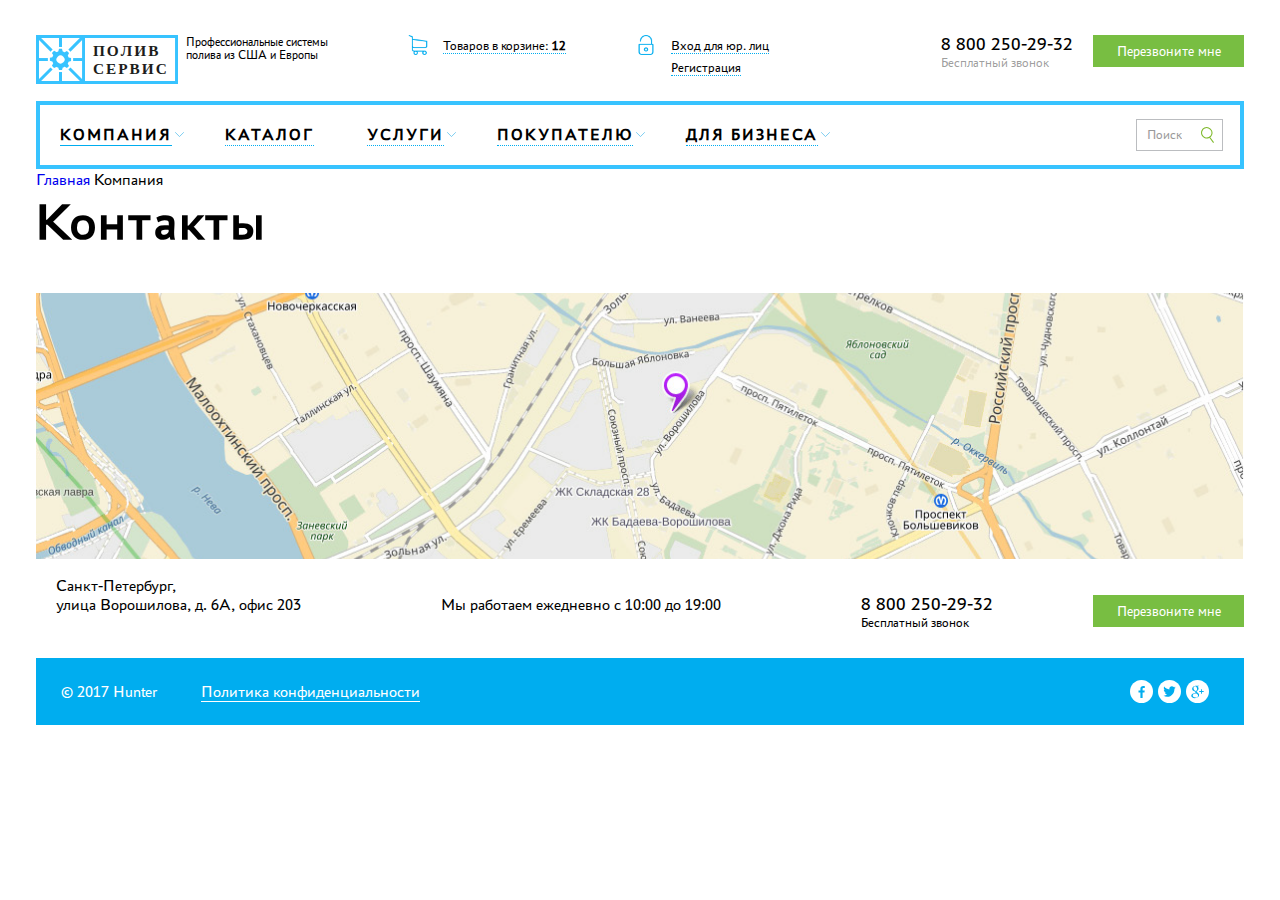
==== company.html @ d415170d "Main page adaptive" ====
<!DOCTYPE html>
<html lang="ru">
<head>
  <meta charset="UTF-8">
  <meta  name="viewport" content="width=device-width,initial-scale=1">
  <title>Системы автоматического полива HUNTER</title>
  <link rel="stylesheet" href="css/style.min.css">
</head>
<body>
  <header class="header wrapper">
    <div class="header__top">
      <div class="logo">
        <img src="img/logo.svg" alt="Logo" class="logo__img" width="142" height="49">
        <p class="logo__text">Профессиональные системы полива из США и Европы</p>
      </div>
      <div class="user">
        <a href="#" class="user__link user__link--cart"><span>Товаров в корзине: <b>12</b></span></a>
        <div class="user__login">
          <a href="#" class="user__link user__link--login"><span>Вход для юр. лиц</span></a>
          <a href="#" class="user__link user__link--reg"><span>Регистрация</span></a>
        </div>
      </div>
      <div class="call">
        <a href="Tel:+78002502932" class="call__phone call__phone--header">
          <p class="call__number">8 800 250-29-32</p>
          <span class="call__text">Бесплатный звонок</span>
        </a>
        <button type="button" class="btn call__btn">Перезвоните мне</button>
      </div>
    </div>
    <nav class="menu menu--closed">
      <button class="menu__btn"><span class="visually-hidden">Закрыть/Открыть меню</span></button>
      <ul class="menu__list">
        <li class="menu__item">
          <a class="menu__link menu__link--active">Компания</a>
          <input type="checkbox" name="menu" id="drop-1" class="menu__drop">
          <label for="drop-1" class="menu__arrow"><span class="visually-hidden">Выпадающее меню</span></label>
          <div class="menu__sublist-wrap">
            <ul class="menu__sublist">
              <li class="menu__subitem">
                <a href="#" class="menu__sublink">Пункт 1</a>
              </li>
              <li class="menu__subitem">
                <a href="#" class="menu__sublink">Пункт 2</a>
              </li>
              <li class="menu__subitem">
                <a href="#" class="menu__sublink">Пункт 3</a>
              </li>
            </ul>
          </div>
        </li>
        <li class="menu__item">
          <a href="#" class="menu__link">Каталог</a>
        </li>
        <li class="menu__item">
          <a href="#" class="menu__link">Услуги</a>
          <input type="checkbox" name="menu" id="drop-3" class="menu__drop">
          <label for="drop-3" class="menu__arrow"><span class="visually-hidden">Выпадающее меню</span></label>
          <div class="menu__sublist-wrap">
            <ul class="menu__sublist">
              <li class="menu__subitem">
                <a href="#" class="menu__sublink">Продажа</a>
              </li>
              <li class="menu__subitem">
                <a href="#" class="menu__sublink">Проектирование</a>
              </li>
              <li class="menu__subitem">
                <a href="#" class="menu__sublink">Монтаж</a>
              </li>
              <li class="menu__subitem">
                <a href="#" class="menu__sublink">Обслуживание</a>
              </li>
            </ul>
          </div>
        </li>
        <li class="menu__item">
          <a href="#" class="menu__link">Покупателю</a>
          <input type="checkbox" name="menu" id="drop-4" class="menu__drop">
          <label for="drop-4" class="menu__arrow"><span class="visually-hidden">Выпадающее меню</span></label>
          <div class="menu__sublist-wrap">
            <ul class="menu__sublist">
              <li class="menu__subitem">
                <a href="#" class="menu__sublink">Пункт 1</a>
              </li>
              <li class="menu__subitem">
                <a href="#" class="menu__sublink">Пункт 2</a>
              </li>
              <li class="menu__subitem">
                <a href="#" class="menu__sublink">Пункт 3</a>
              </li>
            </ul>
          </div>
        </li>
        <li class="menu__item">
          <a href="#" class="menu__link">Для бизнеса</a>
          <input type="checkbox" name="menu" id="drop-5" class="menu__drop">
          <label for="drop-5" class="menu__arrow"><span class="visually-hidden">Выпадающее меню</span></label>
          <div class="menu__sublist-wrap">
            <ul class="menu__sublist">
              <li class="menu__subitem">
                <a href="#" class="menu__sublink">Пункт 1</a>
              </li>
              <li class="menu__subitem">
                <a href="#" class="menu__sublink">Пункт 2</a>
              </li>
            </ul>
          </div>
        </li>
      </ul>
      <form action="#" method="get" class="search">
        <div class="search__wrap">
          <input type="text" name="search" class="search__input" placeholder="Поиск">
          <button type="submit" class="search__btn"><span class="visually-hidden">Найти</span></button>
        </div>
      </form>
    </nav>
  </header>
  
  <main>
    <nav class="breadcrumbs wrapper">
      <a href="#" class="breadcrumbs__link">Главная</a>
      <span class="breadcrumbs__link">Компания</span>
    </nav>
    
    <div class="wrapper wrapper__internal">
      <nav class="sidebar">
        
      </nav>

      <article class="main">
      
        <section class="contacts">
      <h2 class="title-h2">Контакты</h2>
      <div class="contacts__map" id="map"></div>
      <div class="contacts__wrap">
        <address class="contacts__text">Санкт-Петербург,<br>улица Ворошилова, д.&nbsp;6А, офис 203</address>
        <p class="contacts__text contacts__info">Мы работаем ежедневно с 10:00 до 19:00</p>
        <div class="call contacts__info">
          <a href="Tel:+78002502932" class="call__phone">
            <p class="call__number">8 800 250-29-32</p>
            <span class="call__text">Бесплатный звонок</span>
          </a>
          <button type="button" class="btn call__btn">Перезвоните мне</button>
        </div>
      </div>
    </section>
      </article>
    </div>
  </main>
  
  <footer class="footer wrapper">
    <div class="footer__wrap">
      <span class="footer__copyright">© 2017 Hunter</span>
      <a href="#" class="footer__link">Политика конфиденциальности</a>
    </div>
    <div class="social">
      <a href="#" class="social__link">
        <img src="img/icon-fb.svg" alt="Facebook" class="social__img" width="35" height="35">
      </a>
      <a href="#" class="social__link">
        <img src="img/icon-tw.svg" alt="Twitter" class="social__img" width="23" height="23">
      </a>
      <a href="#" class="social__link">
        <img src="img/icon-google.svg" alt="Google plus" class="social__img" width="23" height="23">
      </a>
    </div>
  </footer>
  
<!-- Call window -->
  <div style="display: none;">
    <div class="modal" id="modal">
      <button type="button" class="modal__close arcticmodal-close"><span class="visually-hidden">Закрыть</span></button>
      <div class="modal__content">
        <h2 class="modal__title">Отправить заявку</h2>
        <p class="modal__text">Хотите узнать, сколько будет стоить монтаж на вашем участке? Оставте заявку, наш специалист сам позвонит Вам и ответит на все вопросы.</p>
        <form action="#" method="post" class="modal__form">
          <div class="modal__field">
            <input type="text" name="name" id="name" class="modal__input" required>
            <label for="name" class="modal__label">Как к Вам обращаться?</label>
          </div>
          <div class="modal__field">
            <input type="tel" name="phone" id="phone" class="modal__input modal__input--phone" required>
            <label for="phone" class="modal__label">На какой номер звонить?</label>
          </div>
          <div class="modal__field">
            <input type="email" name="email" id="email" class="modal__input">
            <label for="email" class="modal__label">Ваша почта, чтобы мы могли Вам написать</label>
          </div>
          <button type="submit" class="btn modal__btn">Оставить заявку</button>
        </form>
      </div>
    </div>
  </div>

<!-- Login window -->
  <div style="display: none;">
    <div class="modal" id="modal-login">
      <button type="button" class="modal__close arcticmodal-close"><span class="visually-hidden">Закрыть</span></button>
      <div class="modal__content">
        <h2 class="modal__title">Вход</h2>
        <form action="#" method="post" class="modal__form">
          <div class="modal__field">
            <input type="text" name="name" id="name" class="modal__input" required>
            <label for="name" class="modal__label">Ваш логин</label>
          </div>
          <div class="modal__field">
            <input type="password" name="password" id="pass-login" class="modal__input" required>
            <label for="pass-login" class="modal__label">Ваш пароль</label>
          </div>
          <div class="modal__field">
            <input type="email" name="email" id="email" class="modal__input" required>
            <label for="email" class="modal__label">Ваша почта</label>
          </div>
          <button type="submit" class="btn modal__btn">Войти</button>
        </form>
      </div>
    </div>
  </div>

<!-- Registration window -->
  <div style="display: none;">
    <div class="modal" id="modal-reg">
      <button type="button" class="modal__close arcticmodal-close"><span class="visually-hidden">Закрыть</span></button>
      <div class="modal__content">
        <h2 class="modal__title">Регистрация</h2>
        <form action="#" method="post" class="modal__form">
          <div class="modal__field">
            <input type="text" name="name" id="name" class="modal__input" required>
            <label for="name" class="modal__label">Как к Вам обращаться?</label>
          </div>
          <div class="modal__field">
            <input type="password" name="password" id="pass-reg" class="modal__input" required>
            <label for="pass-reg" class="modal__label">Ваш пароль</label>
          </div>
          <div class="modal__field">
            <input type="email" name="email" id="email" class="modal__input" required>
            <label for="email" class="modal__label">Ваша почта</label>
          </div>
          <button type="submit" class="btn modal__btn">Зарегистрироваться</button>
        </form>
      </div>
    </div>
  </div>

  <script src="js/jquery-3.2.1.min.js"></script>
  <script src="js/jquery.arcticmodal-0.3.min.js"></script>
  <script src="js/script.js"></script>
  
<!-- Modal windows -->
  <script>
    $(".call__btn").click(function(){
      $(function(){
        $("#modal").arcticmodal();
      });
    });
    $(".user__link--login").click(function(){
      $(function(){
        $("#modal-login").arcticmodal();
      });
    });
    $(".user__link--reg").click(function(){
      $(function(){
        $("#modal-reg").arcticmodal();
      });
    });
  </script>
  
<!-- Map -->
  <script src="http://api-maps.yandex.ru/2.1/?load=package.full&lang=ru-RU"></script>
  <script>
    var myMap;
    ymaps.ready(init); // API loading
    function init () {
      myMap = new ymaps.Map("map", {
        center: [59.923929, 30.443736], // map center
        zoom: 14 // Zoom
      });
      //custom marker
      var myPlacemark = new ymaps.Placemark([59.923929, 30.443736] , {},
        { iconLayout: "default#image",
          iconImageHref: "img/pin.png",
          iconImageSize: [186, 65],
          iconImageOffset: [-20, -47] });     

      myMap.geoObjects.add(myPlacemark);
    }
  </script>
</body>
</html>
---- css/style.min.css ----
@font-face{font-weight:400;font-family:"PT Astra Sans";font-style:normal;src:url(../fonts/PTAstraSans-Regular.woff2) format("woff2"),url(../fonts/PTAstraSans-Regular.woff) format("woff")}@font-face{font-weight:400;font-family:"Open Sans";font-style:normal;src:url(../fonts/opensans.woff2) format("woff2"),url(../fonts/opensans.woff) format("woff")}@font-face{font-weight:400;font-family:"Minion Pro";font-style:normal;src:url(../fonts/MinionPro-Regular.woff2) format("woff2"),url(../fonts/MinionPro-Regular.woff) format("woff")}
/*! normalize.css v4.1.1 | MIT License | github.com/necolas/normalize.css */
@keyframes swiper-preloader-spin{to{transform:rotate(360deg)}}html{font-family:sans-serif;-ms-text-size-adjust:100%;-webkit-text-size-adjust:100%;box-sizing:border-box}body{margin:0;font-family:"PT Astra Sans","Arial",sans-serif;font-size:16px;line-height:22px;font-weight:400}.menu__item:hover .menu__sublist-wrap,article,aside,details,figcaption,figure,footer,header,main,menu,nav,section,summary{display:block}audio,canvas,progress,video{display:inline-block}audio:not([controls]){display:none;height:0}progress,sub,sup{vertical-align:baseline}[hidden],template{display:none}a{background-color:transparent;-webkit-text-decoration-skip:objects;text-decoration:none}a:active,a:hover{outline-width:0}abbr[title]{border-bottom:none;text-decoration:underline dotted}b,strong{font-weight:bolder}dfn{font-style:italic}h1{font-size:2em;margin:.67em 0}mark{background-color:#ff0;color:#000}small{font-size:80%}sub,sup{font-size:75%;line-height:0;position:relative}sub{bottom:-.25em}sup{top:-.5em}img{border-style:none;max-width:100%;height:auto}svg:not(:root){overflow:hidden}code,kbd,pre,samp{font-family:monospace,monospace;font-size:1em}figure{margin:1em 40px}hr{box-sizing:content-box;height:0;overflow:visible}button,input{margin:0;overflow:visible}select,textarea{font:inherit;margin:0}optgroup{font-weight:700}button,select{text-transform:none}[type=reset],[type=submit],button,html [type=button]{-webkit-appearance:button}[type=button]::-moz-focus-inner,[type=reset]::-moz-focus-inner,[type=submit]::-moz-focus-inner,button::-moz-focus-inner{border-style:none;padding:0}[type=button]:-moz-focusring,[type=reset]:-moz-focusring,[type=submit]:-moz-focusring,button:-moz-focusring{outline:1px dotted ButtonText}fieldset{border:1px solid silver;margin:0 2px;padding:.35em .625em .75em}legend{color:inherit;display:table;max-width:100%;white-space:normal}textarea{overflow:auto}[type=checkbox],[type=radio],legend{box-sizing:border-box;padding:0}[type=number]::-webkit-inner-spin-button,[type=number]::-webkit-outer-spin-button{height:auto}[type=search]{-webkit-appearance:textfield;outline-offset:-2px}[type=search]::-webkit-search-cancel-button,[type=search]::-webkit-search-decoration{-webkit-appearance:none}::-webkit-input-placeholder{color:inherit;opacity:.54}::-webkit-file-upload-button{-webkit-appearance:button;font:inherit}.visually-hidden{position:absolute;width:1px;height:1px;margin:-1px;border:0;padding:0;clip:rect(0 0 0 0);overflow:hidden}*,:after,:before{box-sizing:inherit}ul{margin:0;padding:0;list-style-type:none}button,input{font:inherit}button{cursor:pointer;border:0}.wrapper{width:1208px;margin:0 auto}.header__top,.logo{display:-ms-flexbox;display:flex;-ms-flex-align:start;align-items:flex-start}.header__top{padding-top:35px;padding-bottom:17px;-ms-flex-pack:justify;justify-content:space-between}.logo{-ms-flex-pack:start;justify-content:flex-start}.logo__text{margin:0 0 0 8px;width:150px;font-size:12px;line-height:1.1}.call{display:-ms-flexbox;display:flex;-ms-flex-pack:end;justify-content:flex-end;-ms-flex-align:stretch;align-items:stretch}.call__phone{color:#000;line-height:1;margin-right:100px}.call__phone--header{margin-right:20px}.call__phone--header .call__text{color:rgba(0,0,0,.4)}.call__number{margin:0;font-size:19px}.call__text{font-size:13px}.btn{background-color:#78be42;color:#fff;width:151px;height:32px;font-size:14px}.btn:active,.btn:hover{opacity:.8}.user{display:-ms-flexbox;display:flex;-ms-flex-pack:start;justify-content:flex-start;-ms-flex-align:start;align-items:flex-start;margin-right:100px}.user__link{display:block;color:#000;font-size:13px;padding-left:35px;position:relative}.user__link span{border-bottom:1px dotted #00adef}.user__link:active span,.user__link:hover span{border-bottom:1px solid #00adef}.user__link::before{content:"";position:absolute;top:0;left:0;width:20px;height:20px;background-repeat:no-repeat;background-size:contain;background-position:center}.user__link--cart{margin-right:70px}.user__link--cart::before{background-image:url(../img/icon-cart.png)}.user__link--login::before{background-image:url(../img/icon-padlock.png)}.menu{display:-ms-flexbox;display:flex;-ms-flex-pack:justify;justify-content:space-between;-ms-flex-align:center;align-items:center;padding:14px 17px 14px 20px;border:4px solid #37c3ff}.menu__btn{display:none;width:30px;height:30px;outline:0;background-repeat:no-repeat;background-position:center;background-size:contain;background-color:transparent}.menu__list{display:-ms-flexbox;display:flex}.menu__link{color:#000;text-transform:uppercase;font-weight:700;letter-spacing:2px;padding-bottom:1px;border-bottom:1px dotted #00adef}.menu__link--active,.menu__link:active,.menu__link:hover{border-bottom:1px solid #00adef}.menu__item{margin-left:53px;position:relative}.menu__item:first-child{margin-left:0}.menu__drop{display:none}.menu__arrow{display:block;position:absolute;top:3px;right:-15px;width:15px;height:15px;background-image:url(../img/icon-arrow.svg);background-size:9px 5px;background-repeat:no-repeat;background-position:center}.menu__sublink{font-size:14px;color:#000;line-height:40px;display:block;width:100%;border-bottom:1px dotted #bbbdc0}.menu__sublink:active,.menu__sublink:hover{color:#00adef}.menu__subitem:last-child .menu__sublink{border-bottom:none}.menu__sublist-wrap{display:none;position:absolute;top:15px;left:50%;transform:translateX(-50%);z-index:5;padding-top:20px}.menu__sublist,.menu__sublist::after{background-color:#fff;border:1px solid #bbbdc0}.menu__sublist{padding:0 20px;min-width:166px}.menu__sublist::after{content:"";position:absolute;top:18px;left:50%;width:15px;height:15px;border-right:none;border-bottom:none;transform:rotate(45deg) translateX(-50%)}.search__wrap{display:-ms-flexbox;display:flex;-ms-flex-pack:end;justify-content:flex-end;-ms-flex-align:center;align-items:center;border:1px solid #bbbdc0}.search__input{border:0;padding:0 10px;width:55px;outline:0;font-size:13px}.search__input:-ms-input-placeholder{opacity:.4}.search__input::placeholder{opacity:.4}.promo,.search__btn{background-repeat:no-repeat;background-position:center}.search__btn{width:30px;height:30px;background-color:transparent;background-image:url(../img/icon-search.svg);background-size:13px 16px}.promo{min-height:470px;padding-top:115px;padding-left:75px;margin-top:23px;margin-bottom:65px;background-image:url(../img/bg-main.jpg);background-size:cover}.promo__h1{font-size:52px;line-height:66px;color:#fff;font-weight:700;margin:0;letter-spacing:2px}.promo__h1 span{letter-spacing:8px;border-bottom:1px solid #fff}.promo__text{position:relative;max-width:450px}.promo__link{position:absolute;top:98%;left:96%;font-size:15px;color:#fff;text-align:center;line-height:31px;width:106px;background-color:#78be42}.promo__link:active,.promo__link:hover{opacity:.8}.catalog{margin-bottom:67px}.catalog__wrap{display:-ms-flexbox;display:flex;-ms-flex-pack:justify;justify-content:space-between;-ms-flex-align:start;align-items:flex-start;padding:45px 90px 48px 30px;background-image:url(../img/bg-main-blue.png);background-repeat:no-repeat;background-position:center;background-size:cover}.catalog__link{display:block;color:#fff;font-size:19px;line-height:40px;font-family:"Open Sans","Arial",sans-serif}.catalog__link span{border-bottom:1px dotted #fff}.catalog__link:active span,.catalog__link:hover span,.title-h3 span{border-bottom:1px solid #fff}.catalog__list{padding-right:10px}.title-h2,h2{font-size:52px;line-height:1.2;margin-top:0;margin-bottom:18px;letter-spacing:2px}.title-h3{font-size:30px;line-height:36px;color:#fff}.title-h3 span{padding-bottom:2px}.service{margin-bottom:70px}.service--app{margin-bottom:83px}.service__item{display:-ms-flexbox;display:flex;-ms-flex-pack:center;justify-content:center;-ms-flex-align:center;align-items:center;position:relative;overflow:hidden;width:390px;height:290px}.service__item--wide{width:100%}.service__item--tall{height:595px}.service__item--bottom{margin-top:auto}.service__item--bottom-app{height:216px;margin-top:auto}.service__item--application{height:368px}.service__item:active,.service__item:hover{outline:6px solid #00adef;outline-offset:-6px}.service__list,.service__wrap{display:-ms-flexbox;display:flex;-ms-flex-pack:justify;justify-content:space-between;-ms-flex-align:stretch;align-items:stretch;width:100%}.service__wrap{-ms-flex-wrap:wrap;flex-wrap:wrap;width:795px}.service__title{max-width:250px;margin:0;position:absolute;bottom:30px;left:30px;letter-spacing:1px}.service__img{display:block;max-width:none;min-width:100%;min-height:290px}.service__img--wide{width:795px;height:auto}.service__img--tall{height:595px;width:auto}.service__img--application{height:368px;width:auto}.service__h2{margin-bottom:35px}.brief{margin-bottom:70px}.brief__form{padding:60px 40px 60px 50px;border:6px solid #00adef}.brief__content,.brief__wrap{display:-ms-flexbox;display:flex;-ms-flex-pack:start;justify-content:flex-start}.brief__content{-ms-flex-wrap:wrap;flex-wrap:wrap}.brief__label{display:block;padding-bottom:8px}.brief__label--radio{cursor:pointer;position:relative;margin-right:25px;padding-left:33px}.brief__label--radio span{border-bottom:1px dotted #00adef}.brief__label--radio:active span,.brief__label--radio:hover span{border-bottom:1px solid #00adef}.brief__label--radio::before{content:"";position:absolute;top:0;left:0;width:26px;height:26px;border:1px solid #00adef}.brief__label--radio::after{display:none;content:"";position:absolute;top:7px;left:7px;width:12px;height:12px;background-color:#78be42}.brief__label--source{cursor:pointer}.brief__label--source:active,.brief__label--source:hover{color:#78be42}.brief__input{width:189px;height:26px;border:1px solid #00adef;margin-right:37px;padding:0 10px}.brief__comment{display:block;font-size:12px;line-height:14px;color:#bbbdc0;padding-top:12px;max-width:155px}.brief__comment--margin{margin-bottom:35px}.brief__comment--radio{padding-top:5px}.brief__area{display:block;border:1px solid #00adef;padding:10px;width:641px;height:104px;margin-right:38px}.brief__btn{font-size:22px;line-height:27px;width:225px;min-height:51px;margin-top:auto}.brief__field{position:relative}.brief__field--wide{margin-top:-38px}.brief__drop,.brief__file,.brief__radio{display:none}.brief__drop:checked~.brief__source,.brief__radio:checked+.brief__label--radio::after{display:block}.brief__select,.brief__source{width:188px;border:1px solid #00adef}.brief__select{color:#bbbdc0;height:26px;padding-left:10px;margin-right:38px;background-image:url(../img/icon-select.svg);background-repeat:no-repeat;background-size:8px 5px;background-position:96% center;cursor:pointer;display:block}.brief__source{display:none;position:absolute;top:53px;left:0;padding:0 10px;background-color:#fff;border-top:none;z-index:5}.brief__upload{display:block;width:188px;height:25px;background-color:#f1f2f2;padding-left:10px;background-image:url(../img/icon-plus.svg);background-repeat:no-repeat;background-size:13px 13px;background-position:96% center;cursor:pointer}.swiper-container{margin-left:auto;margin-right:auto;position:relative;overflow:hidden;z-index:1}.swiper-container-no-flexbox .swiper-slide{float:left}.swiper-container-vertical>.swiper-wrapper{-ms-flex-direction:column;flex-direction:column}.swiper-slide,.swiper-wrapper{width:100%;height:100%;position:relative}.swiper-wrapper{z-index:1;display:-ms-flexbox;display:flex;transition-property:transform;box-sizing:content-box}.swiper-container-android .swiper-slide,.swiper-wrapper{transform:translate3d(0,0,0)}.swiper-container-multirow>.swiper-wrapper{-webkit-box-lines:multiple;-moz-box-lines:multiple;-ms-flex-wrap:wrap;flex-wrap:wrap}.swiper-container-free-mode>.swiper-wrapper{transition-timing-function:ease-out;margin:0 auto}.swiper-slide{-webkit-flex-shrink:0;-ms-flex:0 0 auto;-ms-flex-negative:0;flex-shrink:0}.swiper-container-autoheight,.swiper-container-autoheight .swiper-slide{height:auto}.swiper-container-autoheight .swiper-wrapper{-ms-flex-align:start;align-items:flex-start;transition-property:transform,height}.swiper-container .swiper-notification{position:absolute;left:0;top:0;pointer-events:none;opacity:0;z-index:-1000}.swiper-wp8-horizontal{-ms-touch-action:pan-y;touch-action:pan-y}.swiper-wp8-vertical{-ms-touch-action:pan-x;touch-action:pan-x}.swiper-button-next,.swiper-button-prev{position:absolute;top:45%;width:26px;height:72px;margin-top:-22px;z-index:10;cursor:pointer;background-color:#fff;background-size:26px 41px;background-position:center;background-repeat:no-repeat}.swiper-button-next.swiper-button-disabled,.swiper-button-prev.swiper-button-disabled{opacity:.35;cursor:auto;pointer-events:none}.swiper-button-prev,.swiper-container-rtl .swiper-button-next{left:0;right:auto}.swiper-button-prev,.swiper-button-prev.swiper-button-black,.swiper-button-prev.swiper-button-white,.swiper-container-rtl .swiper-button-next,.swiper-container-rtl .swiper-button-next.swiper-button-black,.swiper-container-rtl .swiper-button-next.swiper-button-white{background-image:url(../img/icon-arrow-next.svg);transform:rotate(180deg)}.swiper-button-next,.swiper-container-rtl .swiper-button-prev{background-image:url(../img/icon-arrow-next.svg);right:0;left:auto}.swiper-button-next.swiper-button-black,.swiper-button-next.swiper-button-white,.swiper-container-rtl .swiper-button-prev.swiper-button-black,.swiper-container-rtl .swiper-button-prev.swiper-button-white{background-image:url(../img/icon-arrow-next.svg)}.swiper-pagination{position:absolute;text-align:center;transition:300ms;transform:translate3d(0,0,0);z-index:10}.swiper-pagination.swiper-pagination-hidden{opacity:0}.swiper-container-horizontal>.swiper-pagination-bullets,.swiper-pagination-custom,.swiper-pagination-fraction{bottom:10px;left:0;width:100%}.swiper-pagination-bullet{width:8px;height:8px;display:inline-block;border-radius:100%;background:#000;opacity:.2}button.swiper-pagination-bullet{border:0;margin:0;padding:0;box-shadow:none;-moz-appearance:none;-ms-appearance:none;-webkit-appearance:none;appearance:none}.swiper-pagination-clickable .swiper-pagination-bullet{cursor:pointer}.swiper-pagination-white .swiper-pagination-bullet,.swiper-pagination-white .swiper-pagination-bullet-active{background:#fff}.swiper-pagination-bullet-active{opacity:1;background:#007aff}.swiper-pagination-black .swiper-pagination-bullet-active{background:#000}.swiper-container-vertical>.swiper-pagination-bullets{right:10px;top:50%;transform:translate3d(0,-50%,0)}.swiper-container-vertical>.swiper-pagination-bullets .swiper-pagination-bullet{margin:5px 0;display:block}.swiper-container-horizontal>.swiper-pagination-bullets .swiper-pagination-bullet{margin:0 5px}.swiper-pagination-progress{background:rgba(0,0,0,.25);position:absolute}.swiper-pagination-progress .swiper-pagination-progressbar{background:#007aff;position:absolute;left:0;top:0;width:100%;height:100%;transform:scale(0);transform-origin:left top}.swiper-container-rtl .swiper-pagination-progress .swiper-pagination-progressbar{transform-origin:right top}.swiper-container-horizontal>.swiper-pagination-progress{width:100%;height:4px;left:0;top:0}.swiper-container-vertical>.swiper-pagination-progress{width:4px;height:100%;left:0;top:0}.swiper-pagination-progress.swiper-pagination-white{background:rgba(255,255,255,.5)}.swiper-pagination-progress.swiper-pagination-white .swiper-pagination-progressbar{background:#fff}.swiper-pagination-progress.swiper-pagination-black .swiper-pagination-progressbar{background:#000}.swiper-container-3d{-o-perspective:1200px;perspective:1200px}.swiper-container-3d .swiper-cube-shadow,.swiper-container-3d .swiper-slide,.swiper-container-3d .swiper-slide-shadow-bottom,.swiper-container-3d .swiper-slide-shadow-left,.swiper-container-3d .swiper-slide-shadow-right,.swiper-container-3d .swiper-slide-shadow-top,.swiper-container-3d .swiper-wrapper{transform-style:preserve-3d}.swiper-container-3d .swiper-slide-shadow-bottom,.swiper-container-3d .swiper-slide-shadow-left,.swiper-container-3d .swiper-slide-shadow-right,.swiper-container-3d .swiper-slide-shadow-top{position:absolute;left:0;top:0;width:100%;height:100%;pointer-events:none;z-index:10}.swiper-container-3d .swiper-slide-shadow-left{background-image:linear-gradient(to left,rgba(0,0,0,.5),transparent)}.swiper-container-3d .swiper-slide-shadow-right{background-image:linear-gradient(to right,rgba(0,0,0,.5),transparent)}.swiper-container-3d .swiper-slide-shadow-top{background-image:linear-gradient(to top,rgba(0,0,0,.5),transparent)}.swiper-container-3d .swiper-slide-shadow-bottom{background-image:linear-gradient(to bottom,rgba(0,0,0,.5),transparent)}.swiper-container-coverflow .swiper-wrapper,.swiper-container-flip .swiper-wrapper{-ms-perspective:1200px}.swiper-container-cube,.swiper-container-flip{overflow:visible}.swiper-container-cube .swiper-slide,.swiper-container-flip .swiper-slide{pointer-events:none;-webkit-backface-visibility:hidden;backface-visibility:hidden;z-index:1}.swiper-container-cube .swiper-slide .swiper-slide,.swiper-container-flip .swiper-slide .swiper-slide{pointer-events:none}.swiper-container-cube .swiper-slide-active .swiper-slide-active,.swiper-container-flip .swiper-slide-active,.swiper-container-flip .swiper-slide-active .swiper-slide-active{pointer-events:auto}.swiper-container-cube .swiper-slide-shadow-bottom,.swiper-container-cube .swiper-slide-shadow-left,.swiper-container-cube .swiper-slide-shadow-right,.swiper-container-cube .swiper-slide-shadow-top,.swiper-container-flip .swiper-slide-shadow-bottom,.swiper-container-flip .swiper-slide-shadow-left,.swiper-container-flip .swiper-slide-shadow-right,.swiper-container-flip .swiper-slide-shadow-top{z-index:0;-webkit-backface-visibility:hidden;backface-visibility:hidden}.swiper-container-cube .swiper-slide{visibility:hidden;transform-origin:0 0;width:100%;height:100%}.swiper-container-cube.swiper-container-rtl .swiper-slide{transform-origin:100% 0}.swiper-container-cube .swiper-slide-active,.swiper-container-cube .swiper-slide-next,.swiper-container-cube .swiper-slide-next+.swiper-slide,.swiper-container-cube .swiper-slide-prev{pointer-events:auto;visibility:visible}.swiper-container-cube .swiper-cube-shadow{position:absolute;left:0;bottom:0;width:100%;height:100%;background:#000;opacity:.6;filter:blur(50px);z-index:0}.swiper-container-fade.swiper-container-free-mode .swiper-slide{transition-timing-function:ease-out}.swiper-container-fade .swiper-slide{pointer-events:none;transition-property:opacity}.swiper-container-fade .swiper-slide .swiper-slide{pointer-events:none}.swiper-container-fade .swiper-slide-active,.swiper-container-fade .swiper-slide-active .swiper-slide-active{pointer-events:auto}.swiper-zoom-container{width:100%;height:100%;display:-ms-flexbox;display:flex;-ms-flex-pack:center;justify-content:center;-ms-flex-align:center;align-items:center;text-align:center}.swiper-zoom-container>canvas,.swiper-zoom-container>img,.swiper-zoom-container>svg{max-width:100%;max-height:100%;object-fit:contain}.swiper-scrollbar{border-radius:10px;position:relative;-ms-touch-action:none;background:rgba(0,0,0,.1)}.swiper-container-horizontal>.swiper-scrollbar{position:absolute;left:1%;bottom:3px;z-index:50;height:5px;width:98%}.swiper-container-vertical>.swiper-scrollbar{position:absolute;right:3px;top:1%;z-index:50;width:5px;height:98%}.swiper-scrollbar-drag{height:100%;width:100%;position:relative;background:rgba(0,0,0,.5);border-radius:10px;left:0;top:0}.swiper-scrollbar-cursor-drag{cursor:move}.swiper-lazy-preloader{width:42px;height:42px;position:absolute;left:50%;top:50%;margin-left:-21px;margin-top:-21px;z-index:10;transform-origin:50%;animation:swiper-preloader-spin 1s steps(12,end) infinite}.swiper-lazy-preloader:after{display:block;content:"";width:100%;height:100%;background-image:url("data:image/svg+xml;charset=utf-8,%3Csvg%20viewBox%3D'0%200%20120%20120'%20xmlns%3D'http%3A%2F%2Fwww.w3.org%2F2000%2Fsvg'%20xmlns%3Axlink%3D'http%3A%2F%2Fwww.w3.org%2F1999%2Fxlink'%3E%3Cdefs%3E%3Cline%20id%3D'l'%20x1%3D'60'%20x2%3D'60'%20y1%3D'7'%20y2%3D'27'%20stroke%3D'%236c6c6c'%20stroke-width%3D'11'%20stroke-linecap%3D'round'%2F%3E%3C%2Fdefs%3E%3Cg%3E%3Cuse%20xlink%3Ahref%3D'%23l'%20opacity%3D'.27'%2F%3E%3Cuse%20xlink%3Ahref%3D'%23l'%20opacity%3D'.27'%20transform%3D'rotate(30%2060%2C60)'%2F%3E%3Cuse%20xlink%3Ahref%3D'%23l'%20opacity%3D'.27'%20transform%3D'rotate(60%2060%2C60)'%2F%3E%3Cuse%20xlink%3Ahref%3D'%23l'%20opacity%3D'.27'%20transform%3D'rotate(90%2060%2C60)'%2F%3E%3Cuse%20xlink%3Ahref%3D'%23l'%20opacity%3D'.27'%20transform%3D'rotate(120%2060%2C60)'%2F%3E%3Cuse%20xlink%3Ahref%3D'%23l'%20opacity%3D'.27'%20transform%3D'rotate(150%2060%2C60)'%2F%3E%3Cuse%20xlink%3Ahref%3D'%23l'%20opacity%3D'.37'%20transform%3D'rotate(180%2060%2C60)'%2F%3E%3Cuse%20xlink%3Ahref%3D'%23l'%20opacity%3D'.46'%20transform%3D'rotate(210%2060%2C60)'%2F%3E%3Cuse%20xlink%3Ahref%3D'%23l'%20opacity%3D'.56'%20transform%3D'rotate(240%2060%2C60)'%2F%3E%3Cuse%20xlink%3Ahref%3D'%23l'%20opacity%3D'.66'%20transform%3D'rotate(270%2060%2C60)'%2F%3E%3Cuse%20xlink%3Ahref%3D'%23l'%20opacity%3D'.75'%20transform%3D'rotate(300%2060%2C60)'%2F%3E%3Cuse%20xlink%3Ahref%3D'%23l'%20opacity%3D'.85'%20transform%3D'rotate(330%2060%2C60)'%2F%3E%3C%2Fg%3E%3C%2Fsvg%3E");background-position:50%;background-size:100%;background-repeat:no-repeat}.swiper-lazy-preloader-white:after{background-image:url("data:image/svg+xml;charset=utf-8,%3Csvg%20viewBox%3D'0%200%20120%20120'%20xmlns%3D'http%3A%2F%2Fwww.w3.org%2F2000%2Fsvg'%20xmlns%3Axlink%3D'http%3A%2F%2Fwww.w3.org%2F1999%2Fxlink'%3E%3Cdefs%3E%3Cline%20id%3D'l'%20x1%3D'60'%20x2%3D'60'%20y1%3D'7'%20y2%3D'27'%20stroke%3D'%23fff'%20stroke-width%3D'11'%20stroke-linecap%3D'round'%2F%3E%3C%2Fdefs%3E%3Cg%3E%3Cuse%20xlink%3Ahref%3D'%23l'%20opacity%3D'.27'%2F%3E%3Cuse%20xlink%3Ahref%3D'%23l'%20opacity%3D'.27'%20transform%3D'rotate(30%2060%2C60)'%2F%3E%3Cuse%20xlink%3Ahref%3D'%23l'%20opacity%3D'.27'%20transform%3D'rotate(60%2060%2C60)'%2F%3E%3Cuse%20xlink%3Ahref%3D'%23l'%20opacity%3D'.27'%20transform%3D'rotate(90%2060%2C60)'%2F%3E%3Cuse%20xlink%3Ahref%3D'%23l'%20opacity%3D'.27'%20transform%3D'rotate(120%2060%2C60)'%2F%3E%3Cuse%20xlink%3Ahref%3D'%23l'%20opacity%3D'.27'%20transform%3D'rotate(150%2060%2C60)'%2F%3E%3Cuse%20xlink%3Ahref%3D'%23l'%20opacity%3D'.37'%20transform%3D'rotate(180%2060%2C60)'%2F%3E%3Cuse%20xlink%3Ahref%3D'%23l'%20opacity%3D'.46'%20transform%3D'rotate(210%2060%2C60)'%2F%3E%3Cuse%20xlink%3Ahref%3D'%23l'%20opacity%3D'.56'%20transform%3D'rotate(240%2060%2C60)'%2F%3E%3Cuse%20xlink%3Ahref%3D'%23l'%20opacity%3D'.66'%20transform%3D'rotate(270%2060%2C60)'%2F%3E%3Cuse%20xlink%3Ahref%3D'%23l'%20opacity%3D'.75'%20transform%3D'rotate(300%2060%2C60)'%2F%3E%3Cuse%20xlink%3Ahref%3D'%23l'%20opacity%3D'.85'%20transform%3D'rotate(330%2060%2C60)'%2F%3E%3C%2Fg%3E%3C%2Fsvg%3E")}.brand{width:1230px;margin:0 auto 65px}.brand__slider{margin-top:45px;padding-left:12px;padding-right:12px;outline:7px solid #00adef;outline-offset:-19px}.brand__slide{max-width:240px;height:212px;display:-ms-flexbox;display:flex;-ms-flex-pack:center;justify-content:center;-ms-flex-align:center;align-items:center}.brand__title{padding-left:11px}.contacts{margin-bottom:28px}.contacts__map{width:100%;height:266px;margin-top:40px;background-image:url(../img/map.png);background-repeat:no-repeat;background-position:center;background-size:cover}.contacts__wrap{display:-ms-flexbox;display:flex;-ms-flex-pack:justify;justify-content:space-between;-ms-flex-align:center;align-items:center;padding-left:20px}.contacts__text{font-style:normal;line-height:19px}.contacts__info{padding-top:20px;margin-top:16px}.footer{margin-bottom:36px;background-color:#00adef;color:#fff;display:-ms-flexbox;display:flex;-ms-flex-pack:justify;justify-content:space-between;-ms-flex-align:center;align-items:center;min-height:67px;padding-left:25px;padding-right:35px}.footer__link{color:#fff;margin-left:40px;border-bottom:1px solid #fff}.footer__link:active,.footer__link:hover{border-bottom:1px dotted #fff}.social,.social__link{display:-ms-flexbox;display:flex;-ms-flex-align:center;align-items:center}.social__link{-ms-flex-pack:center;justify-content:center;background-color:#fff;border-radius:50%;margin-left:5px;width:23px;height:23px;overflow:hidden}.social__link:active img,.social__link:hover img{transform:scale(1.1)}.social__img{max-width:none}.arcticmodal-container,.arcticmodal-overlay{position:fixed;left:0;top:0;right:0;bottom:0;z-index:1000}.arcticmodal-container{overflow:auto;margin:0;padding:0;border:0;border-collapse:collapse}:first-child+html .arcticmodal-container{height:100%}.arcticmodal-container_i{height:100%;margin:0 auto}.arcticmodal-container_i2{padding:24px;margin:0;border:0;vertical-align:middle}.arcticmodal-error{padding:20px;border-radius:10px;background:#000;color:#fff}.arcticmodal-loading{width:80px;height:80px;border-radius:10px;background:#000 url(loading.gif) no-repeat 50% 50%}.modal{position:fixed;top:0;left:0;display:-ms-flexbox;display:flex;-ms-flex-pack:center;justify-content:center;-ms-flex-align:center;align-items:center;width:100%;height:100vh;background-color:#00adef;border:35px solid #fff;color:#fff;z-index:20}.modal__close{position:absolute;top:20px;right:20px;width:26px;height:26px;cursor:pointer;border:0;background-color:transparent;background-image:url(../img/icon-cross.svg);background-repeat:no-repeat;background-size:cover;background-position:center;outline:0}.modal__content{width:302px}.modal__title{font-size:52px;line-height:52px;font-weight:700}.modal__btn{width:224px;height:35px}.modal__form{margin-top:50px}.modal__field{position:relative}.modal__label{position:absolute;top:-5px;left:0;opacity:.5;z-index:-1;transition:ease-out .2s}.modal__input{width:100%;margin-bottom:33px;background-color:transparent;border:0;outline:0;color:#fff;border-bottom:4px solid #fff}.modal__input--phone{width:172px}.modal__input:focus+.modal__label{top:-25px;transition:ease-out .2s}@media (max-width:1200px){.wrapper{width:calc(100% - 40px)}.brand{width:calc(100% - 20px)}.call__number{font-size:16px}.user{margin-right:0}.user__link--cart{margin-right:20px}.catalog__wrap{padding-right:30px}.service__wrap{width:64%}.service__item{width:48%}.service__item--wide{width:100%}.service__item--tall{width:34%}.brief__field--wide{margin-top:10px}.brief__select{margin-bottom:10px}}@media (max-width:1000px){.brief__form{padding:20px}.brief__wrap{-ms-flex-wrap:wrap;flex-wrap:wrap}.brief__input,.brief__select{margin-right:0}.brief__field{margin-right:20px}.brief__btn{margin:20px auto auto}.title-h3{font-size:24px;line-height:1.2;left:15px}.catalog__link{font-size:16px;line-height:1.2;margin-bottom:15px}.header__top{-ms-flex-wrap:wrap;flex-wrap:wrap}.call{margin-left:auto}.call__phone{margin-right:20px}.contacts__text{max-width:200px;padding-right:25px}.contacts__info{padding-top:0}.contacts__wrap{-ms-flex-align:baseline;align-items:baseline;padding-left:0}.menu{padding-right:20px;position:relative}.menu__btn{display:block}.menu--closed .menu__btn{background-image:url(../img/icon-menu-ham.svg)}.menu--closed .menu__list,.menu--opened .menu__item:hover .menu__sublist-wrap{display:none}.menu__list{-ms-flex-direction:column;flex-direction:column;position:absolute;top:65px;left:0;padding:20px 40px 0 20px;background-color:#fff;z-index:20}.menu__arrow{right:-25px;cursor:pointer;transform:rotate(-90deg)}.menu__sublist-wrap{top:-20px;left:200%;padding-top:0}.menu__sublist::after{top:20px;left:-8px;transform:rotate(-45deg) translate(0)}.menu--opened .menu__btn{background-image:url(../img/icon-menu-cross.svg)}.menu--opened .menu__list{display:-ms-flexbox;display:flex}.menu--opened .menu__item{margin-left:0;margin-bottom:20px}.menu--opened .menu__drop:checked~.menu__sublist-wrap{display:block}}@media (max-width:766px){.wrapper{width:calc(100% - 20px);min-width:280px}.user{-ms-flex-wrap:wrap;flex-wrap:wrap}.logo,.user{margin-left:auto;margin-right:auto;margin-bottom:20px}.promo{min-height:200px;padding-left:20px;padding-top:30px;margin-bottom:40px}.promo__h1{font-size:24px;line-height:1.2}.promo__link{right:0;left:auto;top:100%}.promo__text{max-width:250px}.title-h2,h2{font-size:30px}.title-h3{font-size:18px}.catalog__wrap{-ms-flex-wrap:wrap;flex-wrap:wrap}.catalog__list{max-width:50%}.brand,.brief,.catalog,.service{margin-bottom:40px}.brief__area,.brief__field-area{width:100%}.brief__content,.brief__wrap{-ms-flex-pack:center;justify-content:center}.brief__content{margin-top:10px}.service__item{height:200px}.service__item--tall{height:415px}.service__img{min-height:200px}.service__img--tall{height:415px}.service__title{max-width:160px}.contacts__wrap{-ms-flex-direction:column;flex-direction:column;-ms-flex-align:center;align-items:center;margin-top:20px}.contacts__text{max-width:100%;text-align:center}.call{margin-right:auto}.footer{-ms-flex-direction:column;flex-direction:column;padding:20px;margin-bottom:10px}.footer__wrap{text-align:center;margin-bottom:20px}.footer__copyright{display:block}.footer__link{margin-left:0}.modal{border:20px solid #fff}.modal__title{font-size:24px;line-height:1.2}.modal__content{width:240px}.modal__label,.modal__text{font-size:12px;line-height:1.2}}@media (max-width:480px){.service__list{-ms-flex-wrap:wrap;flex-wrap:wrap}.service__item,.service__wrap{width:100%}.service__item{margin-bottom:15px}.service__item--tall{height:200px}.catalog__list{max-width:100%}.brief__field-area{margin-right:0}.menu__link{font-size:14px;letter-spacing:1px}.menu__list{padding-left:10px;padding-right:20px}.menu__arrow{right:-15px}.menu__sublist{min-width:130px;width:130px;padding-left:10px;padding-right:10px}.menu__sublist-wrap{left:185%}}@media (orientation:landscape){.modal{padding-top:10px;padding-bottom:10px;border-top:none;border-bottom:none}.modal__form{margin-top:0}.modal__title{margin:0}}
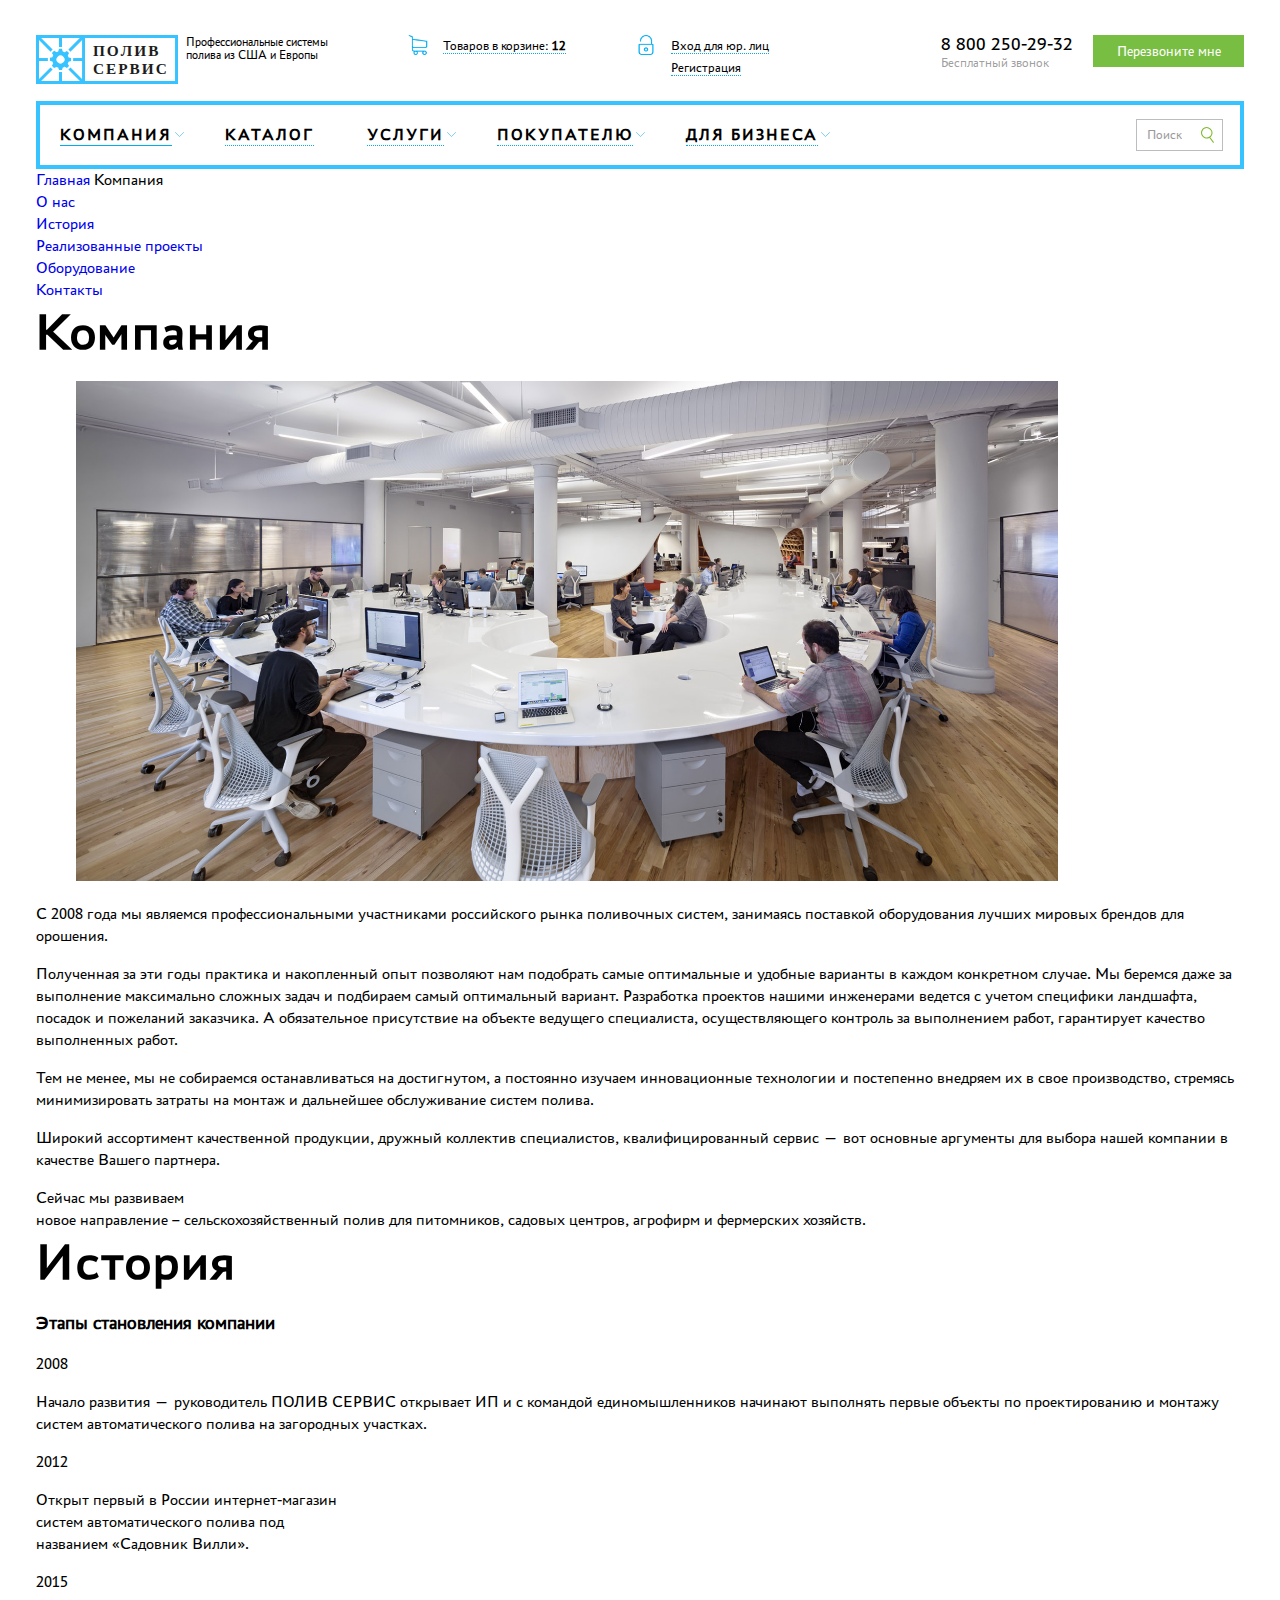
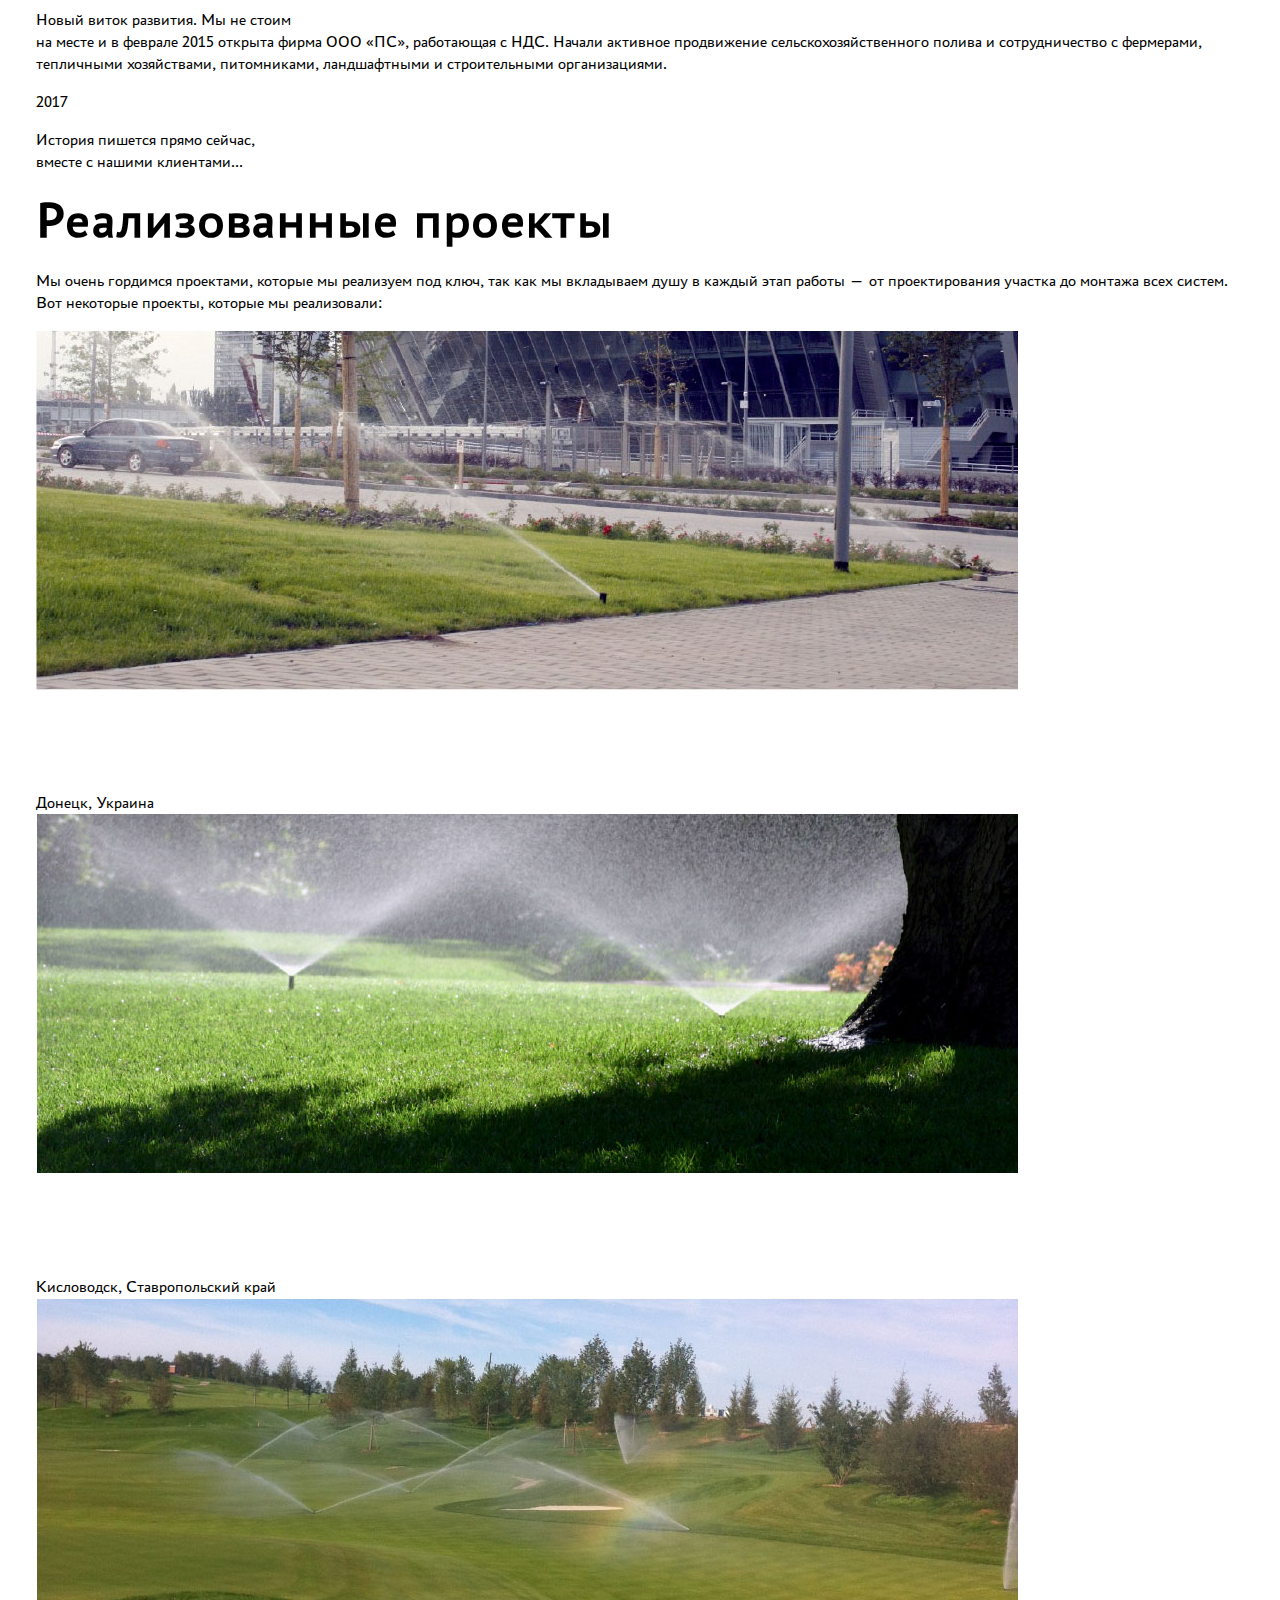
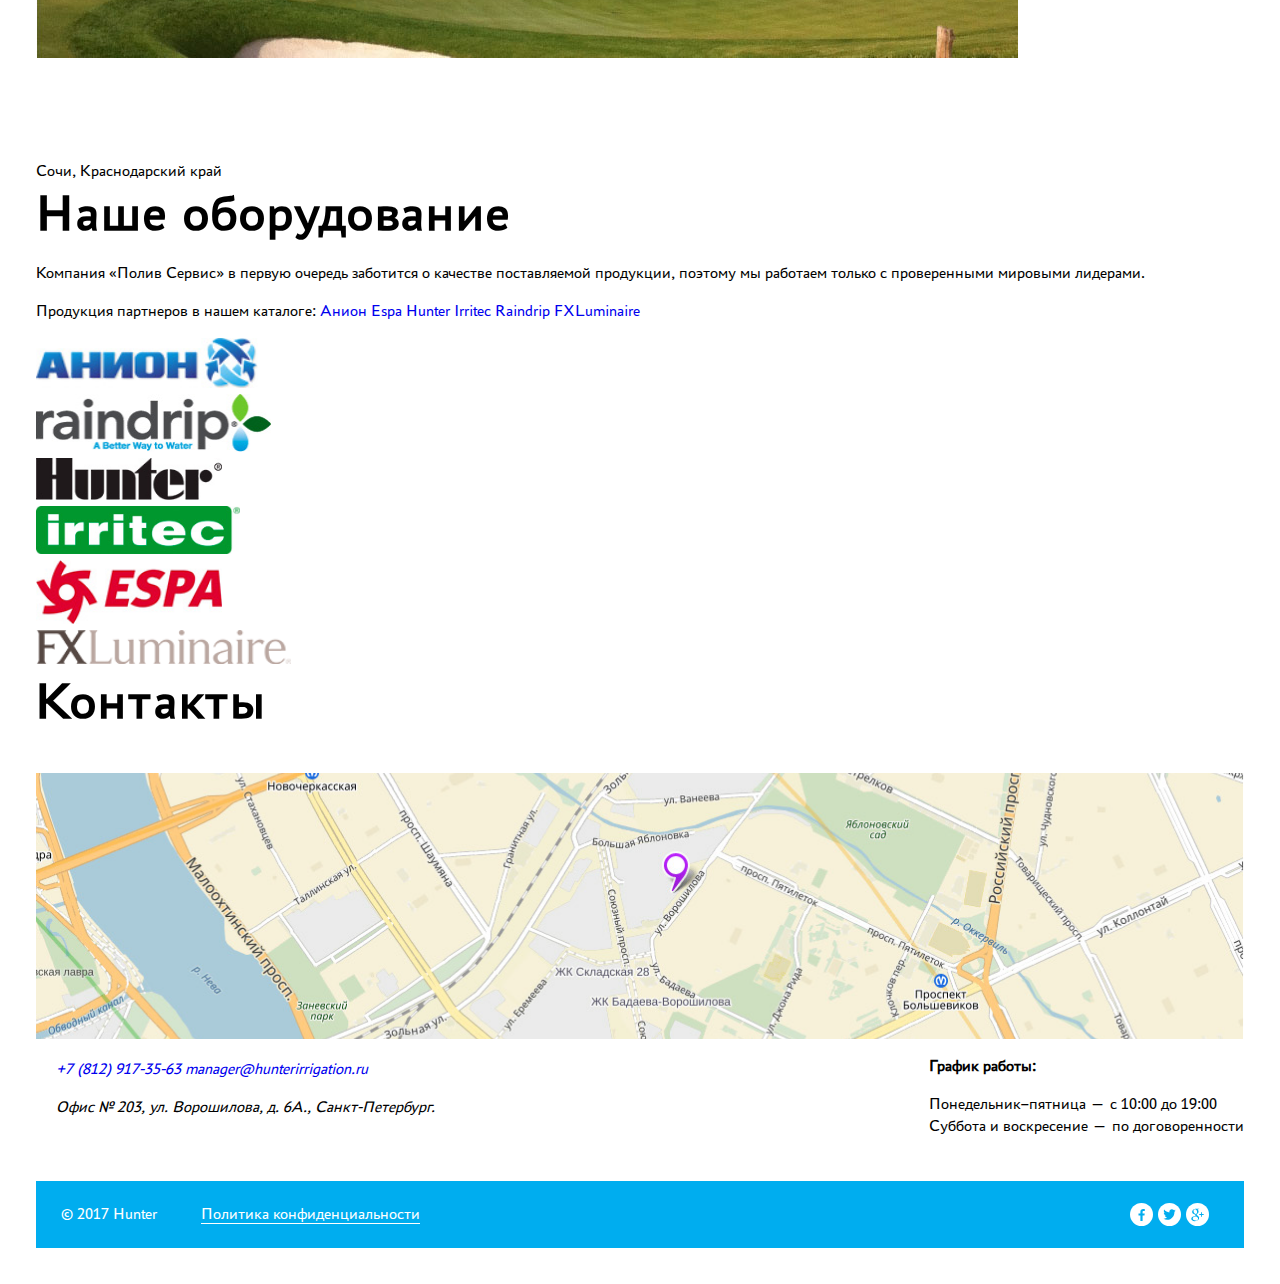
==== commit ee0be2a0: "Company page" ====
--- a/company.html
+++ b/company.html
@@ -3,7 +3,7 @@
 <head>
   <meta charset="UTF-8">
   <meta  name="viewport" content="width=device-width,initial-scale=1">
-  <title>Системы автоматического полива HUNTER</title>
+  <title>Системы автоматического полива HUNTER: Компания</title>
   <link rel="stylesheet" href="css/style.min.css">
 </head>
 <body>
@@ -119,31 +119,141 @@
   <main>
     <nav class="breadcrumbs wrapper">
       <a href="#" class="breadcrumbs__link">Главная</a>
-      <span class="breadcrumbs__link">Компания</span>
+      <span class="breadcrumbs__link breadcrumbs__link--active">Компания</span>
     </nav>
     
-    <div class="wrapper wrapper__internal">
+    <div class="wrapper">
       <nav class="sidebar">
+        <ul class="sidebar__list">
+          <li class="sidebar__item">
+            <a href="#about" class="sidebar__link sidebar__link--active"><span>О нас</span></a>
+          </li>
+          <li class="sidebar__item">
+            <a href="#history" class="sidebar__link"><span>История</span></a>
+          </li>
+          <li class="sidebar__item">
+            <a href="#projects" class="sidebar__link"><span>Реализованные проекты</span></a>
+          </li>
+          <li class="sidebar__item">
+            <a href="#facilities" class="sidebar__link"><span>Оборудование</span></a>
+          </li>
+          <li class="sidebar__item">
+            <a href="#contacts" class="sidebar__link"><span>Контакты</span></a>
+          </li>
+        </ul>
+      </nav>
+
+      <article class="main">
+        <section class="about" id="about">
+          <h1 class="title-h2">Компания</h1>
+          <figure class="about__figure">
+            <img src="img/company.jpg" alt="Компания" class="about__img" width="982" height="380">
+          </figure>
+          <div class="about__text">
+            <div class="about__wrap">
+              <p>С 2008 года мы являемся профессиональными участниками российского рынка поливочных систем, занимаясь поставкой оборудования лучших мировых брендов для орошения.</p>
+              <p>Полученная за эти годы практика и накопленный опыт позволяют нам подобрать самые оптимальные и удобные варианты в каждом конкретном случае. Мы беремся даже за выполнение максимально сложных задач и подбираем самый оптимальный вариант. Разработка проектов нашими инженерами ведется с учетом специфики ландшафта, посадок и пожеланий заказчика. А обязательное присутствие на объекте ведущего специалиста, осуществляющего контроль за выполнением работ, гарантирует качество выполненных работ.</p>
+              <p>Тем не менее, мы не собираемся останавливаться на достигнутом, а постоянно изучаем инновационные технологии и постепенно внедряем их в свое производство, стремясь минимизировать затраты на монтаж и дальнейшее обслуживание систем полива.</p>
+              <p>Широкий ассортимент качественной продукции, дружный коллектив специалистов, квалифицированный сервис — вот основные аргументы для выбора нашей компании в качестве Вашего партнера.</p>
+            </div>
+            <aside class="about__aside">Сейчас мы развиваем<br>новое направление – сельскохозяйственный полив для питомников, садовых центров, агрофирм и фермерских хозяйств.</aside>
+          </div>
+        </section>
         
-      </nav>
-
-      <article class="main">
+        <section class="history" id="history">
+          <h2 class="title-h2">История</h2>
+          <h3 class="title-h3-norm">Этапы становления компании</h3>
+          <div class="history__block">
+            <ul class="history__list">
+              <li class="history__item">
+                <span class="history__year">2008</span>
+                <p class="history__text">Начало развития — руководитель ПОЛИВ СЕРВИС открывает ИП и с командой единомышленников начинают выполнять первые объекты по проектированию и монтажу систем автоматического полива на загородных участках.</p>
+              </li>
+              <li class="history__item">
+                <span class="history__year">2012</span>
+                <p class="history__text">Открыт первый в России интернет-магазин<br>систем автоматического полива под<br>названием «Садовник Вилли».</p>
+              </li>
+              <li class="history__item">
+                <span class="history__year">2015</span>
+                <p class="history__text">Новый виток развития. Мы не стоим<br>на месте и в феврале 2015 открыта фирма ООО «ПС», работающая с НДС. Начали активное продвижение сельскохозяйственного полива и сотрудничество с фермерами, тепличными хозяйствами, питомниками, ландшафтными и строительными организациями.</p>
+              </li>
+              <li class="history__item">
+                <span class="history__year">2017</span>
+                <p class="history__text">История пишется прямо сейчас,<br>вместе с нашими клиентами...</p>
+              </li>
+            </ul>
+          </div>
+        </section>
+        
+        <section class="projects" id="projects">
+          <h2 class="title-h2">Реализованные проекты</h2>
+          <p class="title__sub">Мы очень гордимся проектами, которые мы реализуем под ключ, так как мы вкладываем душу в каждый этап работы — от проектирования участка до монтажа всех систем. Вот некоторые проекты, которые мы реализовали:</p>
+          <ul class="projects__list">
+            <li class="projects__item">
+              <img src="img/project-1.jpg" alt="Реализованные проекты" class="projects__img" width="982" height="360">
+              <div class="projects__text">
+                <h3 class="title-h3"><span>Зона отдыха вокруг стадиона Донбасс-арена</span></h3>
+                <aside class="projects__place">Донецк, Украина</aside>
+              </div>
+            </li>
+            <li class="projects__item">
+              <img src="img/project-2.jpg" alt="Реализованные проекты" class="projects__img" width="982" height="360">
+              <div class="projects__text projects__text--right">
+                <h3 class="title-h3"><span>Парк победы</span></h3>
+                <aside class="projects__place">Кисловодск, Ставропольский край</aside>
+              </div>
+            </li>
+            <li class="projects__item">
+              <img src="img/project-3.jpg" alt="Реализованные проекты" class="projects__img" width="982" height="360">
+              <div class="projects__text">
+                <h3 class="title-h3"><span>Гольф-клуб Олимпийский-Догомыс</span></h3>
+                <aside class="projects__place">Сочи, Краснодарский край</aside>
+              </div>
+            </li>
+          </ul>
+        </section>
+        
+        <section class="facilities" id="facilities">
+          <h2 class="title-h2">Наше оборудование</h2>
+          <p class="title__sub">Компания «Полив Сервис» в первую очередь заботится о качестве поставляемой продукции, поэтому мы работаем только с проверенными мировыми лидерами.</p>
+          <p class="title__sub title__sub--wide">Продукция партнеров в нашем каталоге: <a href="#">Анион</a> <a href="#">Espa</a> <a href="#">Hunter</a> <a href="#">Irritec</a> <a href="#">Raindrip</a> <a href="#">FXLuminaire</a></p>
+          <ul class="facilities__list">
+            <li class="facilities__item">
+              <img src="img/logo-anion.jpg" alt="anion" width="222" height="50">
+            </li>
+            <li class="facilities__item">
+              <img src="img/logo-raindrip.jpg" alt="raindrip" width="235" height="57">
+            </li>
+            <li class="facilities__item">
+              <img src="img/logo-hunter.jpg" alt="hunter" width="186" height="42">
+            </li>
+            <li class="facilities__item">
+              <img src="img/logo-irritec.jpg" alt="irritec" width="204" height="48">
+            </li>
+            <li class="facilities__item">
+              <img src="img/logo-espa.jpg" alt="espa" width="186" height="64">
+            </li>
+            <li class="facilities__item">
+              <img src="img/logo-luminaire.png" alt="espa" width="255" height="34">
+            </li>
+          </ul>
+        </section>
       
-        <section class="contacts">
-      <h2 class="title-h2">Контакты</h2>
-      <div class="contacts__map" id="map"></div>
-      <div class="contacts__wrap">
-        <address class="contacts__text">Санкт-Петербург,<br>улица Ворошилова, д.&nbsp;6А, офис 203</address>
-        <p class="contacts__text contacts__info">Мы работаем ежедневно с 10:00 до 19:00</p>
-        <div class="call contacts__info">
-          <a href="Tel:+78002502932" class="call__phone">
-            <p class="call__number">8 800 250-29-32</p>
-            <span class="call__text">Бесплатный звонок</span>
-          </a>
-          <button type="button" class="btn call__btn">Перезвоните мне</button>
-        </div>
-      </div>
-    </section>
+        <section class="contacts" id="contacts">
+          <h2 class="title-h2">Контакты</h2>
+          <div class="contacts__map" id="map"></div>
+          <div class="contacts__wrap contacts__wrap--left">
+            <address class="contacts__block">
+              <a href="Tel:+78129173563" class="contacts__link">+7 (812) 917-35-63</a>
+              <a href="mailto:manager@hunterirrigation.ru" class="contacts__link">manager@hunterirrigation.ru</a>
+              <p class="contacts__address">Офис № 203, ул. Ворошилова, д. 6А., Санкт-Петербург.</p>
+            </address>
+            <div class="contacts__block">
+              <p class="contacts__address"><b>График работы:</b></p>
+              <p class="contacts__address">Понедельник–пятница — с 10:00 до 19:00<br>Суббота и воскресение — по договоренности</p>
+            </div>
+          </div>
+        </section>
       </article>
     </div>
   </main>
@@ -175,16 +285,16 @@
         <p class="modal__text">Хотите узнать, сколько будет стоить монтаж на вашем участке? Оставте заявку, наш специалист сам позвонит Вам и ответит на все вопросы.</p>
         <form action="#" method="post" class="modal__form">
           <div class="modal__field">
-            <input type="text" name="name" id="name" class="modal__input" required>
-            <label for="name" class="modal__label">Как к Вам обращаться?</label>
-          </div>
-          <div class="modal__field">
-            <input type="tel" name="phone" id="phone" class="modal__input modal__input--phone" required>
-            <label for="phone" class="modal__label">На какой номер звонить?</label>
-          </div>
-          <div class="modal__field">
-            <input type="email" name="email" id="email" class="modal__input">
-            <label for="email" class="modal__label">Ваша почта, чтобы мы могли Вам написать</label>
+            <input type="text" name="name" id="name-call" class="modal__input" required>
+            <label for="name-call" class="modal__label">Как к Вам обращаться?</label>
+          </div>
+          <div class="modal__field">
+            <input type="tel" name="phone" id="phone-call" class="modal__input modal__input--phone" required>
+            <label for="phone-call" class="modal__label">На какой номер звонить?</label>
+          </div>
+          <div class="modal__field">
+            <input type="email" name="email" id="email-call" class="modal__input">
+            <label for="email-call" class="modal__label">Ваша почта, чтобы мы могли Вам написать</label>
           </div>
           <button type="submit" class="btn modal__btn">Оставить заявку</button>
         </form>
@@ -200,16 +310,16 @@
         <h2 class="modal__title">Вход</h2>
         <form action="#" method="post" class="modal__form">
           <div class="modal__field">
-            <input type="text" name="name" id="name" class="modal__input" required>
-            <label for="name" class="modal__label">Ваш логин</label>
+            <input type="text" name="name" id="name-login" class="modal__input" required>
+            <label for="name-login" class="modal__label">Ваш логин</label>
           </div>
           <div class="modal__field">
             <input type="password" name="password" id="pass-login" class="modal__input" required>
             <label for="pass-login" class="modal__label">Ваш пароль</label>
           </div>
           <div class="modal__field">
-            <input type="email" name="email" id="email" class="modal__input" required>
-            <label for="email" class="modal__label">Ваша почта</label>
+            <input type="email" name="email" id="email-login" class="modal__input" required>
+            <label for="email-login" class="modal__label">Ваша почта</label>
           </div>
           <button type="submit" class="btn modal__btn">Войти</button>
         </form>
@@ -225,16 +335,16 @@
         <h2 class="modal__title">Регистрация</h2>
         <form action="#" method="post" class="modal__form">
           <div class="modal__field">
-            <input type="text" name="name" id="name" class="modal__input" required>
-            <label for="name" class="modal__label">Как к Вам обращаться?</label>
+            <input type="text" name="name" id="name-reg" class="modal__input" required>
+            <label for="name-reg" class="modal__label">Как к Вам обращаться?</label>
           </div>
           <div class="modal__field">
             <input type="password" name="password" id="pass-reg" class="modal__input" required>
             <label for="pass-reg" class="modal__label">Ваш пароль</label>
           </div>
           <div class="modal__field">
-            <input type="email" name="email" id="email" class="modal__input" required>
-            <label for="email" class="modal__label">Ваша почта</label>
+            <input type="email" name="email" id="email-reg" class="modal__input" required>
+            <label for="email-reg" class="modal__label">Ваша почта</label>
           </div>
           <button type="submit" class="btn modal__btn">Зарегистрироваться</button>
         </form>
--- a/css/style.min.css
+++ b/css/style.min.css
@@ -1,3 +1,3 @@
 @font-face{font-weight:400;font-family:"PT Astra Sans";font-style:normal;src:url(../fonts/PTAstraSans-Regular.woff2) format("woff2"),url(../fonts/PTAstraSans-Regular.woff) format("woff")}@font-face{font-weight:400;font-family:"Open Sans";font-style:normal;src:url(../fonts/opensans.woff2) format("woff2"),url(../fonts/opensans.woff) format("woff")}@font-face{font-weight:400;font-family:"Minion Pro";font-style:normal;src:url(../fonts/MinionPro-Regular.woff2) format("woff2"),url(../fonts/MinionPro-Regular.woff) format("woff")}
 /*! normalize.css v4.1.1 | MIT License | github.com/necolas/normalize.css */
-@keyframes swiper-preloader-spin{to{transform:rotate(360deg)}}html{font-family:sans-serif;-ms-text-size-adjust:100%;-webkit-text-size-adjust:100%;box-sizing:border-box}body{margin:0;font-family:"PT Astra Sans","Arial",sans-serif;font-size:16px;line-height:22px;font-weight:400}.menu__item:hover .menu__sublist-wrap,article,aside,details,figcaption,figure,footer,header,main,menu,nav,section,summary{display:block}audio,canvas,progress,video{display:inline-block}audio:not([controls]){display:none;height:0}progress,sub,sup{vertical-align:baseline}[hidden],template{display:none}a{background-color:transparent;-webkit-text-decoration-skip:objects;text-decoration:none}a:active,a:hover{outline-width:0}abbr[title]{border-bottom:none;text-decoration:underline dotted}b,strong{font-weight:bolder}dfn{font-style:italic}h1{font-size:2em;margin:.67em 0}mark{background-color:#ff0;color:#000}small{font-size:80%}sub,sup{font-size:75%;line-height:0;position:relative}sub{bottom:-.25em}sup{top:-.5em}img{border-style:none;max-width:100%;height:auto}svg:not(:root){overflow:hidden}code,kbd,pre,samp{font-family:monospace,monospace;font-size:1em}figure{margin:1em 40px}hr{box-sizing:content-box;height:0;overflow:visible}button,input{margin:0;overflow:visible}select,textarea{font:inherit;margin:0}optgroup{font-weight:700}button,select{text-transform:none}[type=reset],[type=submit],button,html [type=button]{-webkit-appearance:button}[type=button]::-moz-focus-inner,[type=reset]::-moz-focus-inner,[type=submit]::-moz-focus-inner,button::-moz-focus-inner{border-style:none;padding:0}[type=button]:-moz-focusring,[type=reset]:-moz-focusring,[type=submit]:-moz-focusring,button:-moz-focusring{outline:1px dotted ButtonText}fieldset{border:1px solid silver;margin:0 2px;padding:.35em .625em .75em}legend{color:inherit;display:table;max-width:100%;white-space:normal}textarea{overflow:auto}[type=checkbox],[type=radio],legend{box-sizing:border-box;padding:0}[type=number]::-webkit-inner-spin-button,[type=number]::-webkit-outer-spin-button{height:auto}[type=search]{-webkit-appearance:textfield;outline-offset:-2px}[type=search]::-webkit-search-cancel-button,[type=search]::-webkit-search-decoration{-webkit-appearance:none}::-webkit-input-placeholder{color:inherit;opacity:.54}::-webkit-file-upload-button{-webkit-appearance:button;font:inherit}.visually-hidden{position:absolute;width:1px;height:1px;margin:-1px;border:0;padding:0;clip:rect(0 0 0 0);overflow:hidden}*,:after,:before{box-sizing:inherit}ul{margin:0;padding:0;list-style-type:none}button,input{font:inherit}button{cursor:pointer;border:0}.wrapper{width:1208px;margin:0 auto}.header__top,.logo{display:-ms-flexbox;display:flex;-ms-flex-align:start;align-items:flex-start}.header__top{padding-top:35px;padding-bottom:17px;-ms-flex-pack:justify;justify-content:space-between}.logo{-ms-flex-pack:start;justify-content:flex-start}.logo__text{margin:0 0 0 8px;width:150px;font-size:12px;line-height:1.1}.call{display:-ms-flexbox;display:flex;-ms-flex-pack:end;justify-content:flex-end;-ms-flex-align:stretch;align-items:stretch}.call__phone{color:#000;line-height:1;margin-right:100px}.call__phone--header{margin-right:20px}.call__phone--header .call__text{color:rgba(0,0,0,.4)}.call__number{margin:0;font-size:19px}.call__text{font-size:13px}.btn{background-color:#78be42;color:#fff;width:151px;height:32px;font-size:14px}.btn:active,.btn:hover{opacity:.8}.user{display:-ms-flexbox;display:flex;-ms-flex-pack:start;justify-content:flex-start;-ms-flex-align:start;align-items:flex-start;margin-right:100px}.user__link{display:block;color:#000;font-size:13px;padding-left:35px;position:relative}.user__link span{border-bottom:1px dotted #00adef}.user__link:active span,.user__link:hover span{border-bottom:1px solid #00adef}.user__link::before{content:"";position:absolute;top:0;left:0;width:20px;height:20px;background-repeat:no-repeat;background-size:contain;background-position:center}.user__link--cart{margin-right:70px}.user__link--cart::before{background-image:url(../img/icon-cart.png)}.user__link--login::before{background-image:url(../img/icon-padlock.png)}.menu{display:-ms-flexbox;display:flex;-ms-flex-pack:justify;justify-content:space-between;-ms-flex-align:center;align-items:center;padding:14px 17px 14px 20px;border:4px solid #37c3ff}.menu__btn{display:none;width:30px;height:30px;outline:0;background-repeat:no-repeat;background-position:center;background-size:contain;background-color:transparent}.menu__list{display:-ms-flexbox;display:flex}.menu__link{color:#000;text-transform:uppercase;font-weight:700;letter-spacing:2px;padding-bottom:1px;border-bottom:1px dotted #00adef}.menu__link--active,.menu__link:active,.menu__link:hover{border-bottom:1px solid #00adef}.menu__item{margin-left:53px;position:relative}.menu__item:first-child{margin-left:0}.menu__drop{display:none}.menu__arrow{display:block;position:absolute;top:3px;right:-15px;width:15px;height:15px;background-image:url(../img/icon-arrow.svg);background-size:9px 5px;background-repeat:no-repeat;background-position:center}.menu__sublink{font-size:14px;color:#000;line-height:40px;display:block;width:100%;border-bottom:1px dotted #bbbdc0}.menu__sublink:active,.menu__sublink:hover{color:#00adef}.menu__subitem:last-child .menu__sublink{border-bottom:none}.menu__sublist-wrap{display:none;position:absolute;top:15px;left:50%;transform:translateX(-50%);z-index:5;padding-top:20px}.menu__sublist,.menu__sublist::after{background-color:#fff;border:1px solid #bbbdc0}.menu__sublist{padding:0 20px;min-width:166px}.menu__sublist::after{content:"";position:absolute;top:18px;left:50%;width:15px;height:15px;border-right:none;border-bottom:none;transform:rotate(45deg) translateX(-50%)}.search__wrap{display:-ms-flexbox;display:flex;-ms-flex-pack:end;justify-content:flex-end;-ms-flex-align:center;align-items:center;border:1px solid #bbbdc0}.search__input{border:0;padding:0 10px;width:55px;outline:0;font-size:13px}.search__input:-ms-input-placeholder{opacity:.4}.search__input::placeholder{opacity:.4}.promo,.search__btn{background-repeat:no-repeat;background-position:center}.search__btn{width:30px;height:30px;background-color:transparent;background-image:url(../img/icon-search.svg);background-size:13px 16px}.promo{min-height:470px;padding-top:115px;padding-left:75px;margin-top:23px;margin-bottom:65px;background-image:url(../img/bg-main.jpg);background-size:cover}.promo__h1{font-size:52px;line-height:66px;color:#fff;font-weight:700;margin:0;letter-spacing:2px}.promo__h1 span{letter-spacing:8px;border-bottom:1px solid #fff}.promo__text{position:relative;max-width:450px}.promo__link{position:absolute;top:98%;left:96%;font-size:15px;color:#fff;text-align:center;line-height:31px;width:106px;background-color:#78be42}.promo__link:active,.promo__link:hover{opacity:.8}.catalog{margin-bottom:67px}.catalog__wrap{display:-ms-flexbox;display:flex;-ms-flex-pack:justify;justify-content:space-between;-ms-flex-align:start;align-items:flex-start;padding:45px 90px 48px 30px;background-image:url(../img/bg-main-blue.png);background-repeat:no-repeat;background-position:center;background-size:cover}.catalog__link{display:block;color:#fff;font-size:19px;line-height:40px;font-family:"Open Sans","Arial",sans-serif}.catalog__link span{border-bottom:1px dotted #fff}.catalog__link:active span,.catalog__link:hover span,.title-h3 span{border-bottom:1px solid #fff}.catalog__list{padding-right:10px}.title-h2,h2{font-size:52px;line-height:1.2;margin-top:0;margin-bottom:18px;letter-spacing:2px}.title-h3{font-size:30px;line-height:36px;color:#fff}.title-h3 span{padding-bottom:2px}.service{margin-bottom:70px}.service--app{margin-bottom:83px}.service__item{display:-ms-flexbox;display:flex;-ms-flex-pack:center;justify-content:center;-ms-flex-align:center;align-items:center;position:relative;overflow:hidden;width:390px;height:290px}.service__item--wide{width:100%}.service__item--tall{height:595px}.service__item--bottom{margin-top:auto}.service__item--bottom-app{height:216px;margin-top:auto}.service__item--application{height:368px}.service__item:active,.service__item:hover{outline:6px solid #00adef;outline-offset:-6px}.service__list,.service__wrap{display:-ms-flexbox;display:flex;-ms-flex-pack:justify;justify-content:space-between;-ms-flex-align:stretch;align-items:stretch;width:100%}.service__wrap{-ms-flex-wrap:wrap;flex-wrap:wrap;width:795px}.service__title{max-width:250px;margin:0;position:absolute;bottom:30px;left:30px;letter-spacing:1px}.service__img{display:block;max-width:none;min-width:100%;min-height:290px}.service__img--wide{width:795px;height:auto}.service__img--tall{height:595px;width:auto}.service__img--application{height:368px;width:auto}.service__h2{margin-bottom:35px}.brief{margin-bottom:70px}.brief__form{padding:60px 40px 60px 50px;border:6px solid #00adef}.brief__content,.brief__wrap{display:-ms-flexbox;display:flex;-ms-flex-pack:start;justify-content:flex-start}.brief__content{-ms-flex-wrap:wrap;flex-wrap:wrap}.brief__label{display:block;padding-bottom:8px}.brief__label--radio{cursor:pointer;position:relative;margin-right:25px;padding-left:33px}.brief__label--radio span{border-bottom:1px dotted #00adef}.brief__label--radio:active span,.brief__label--radio:hover span{border-bottom:1px solid #00adef}.brief__label--radio::before{content:"";position:absolute;top:0;left:0;width:26px;height:26px;border:1px solid #00adef}.brief__label--radio::after{display:none;content:"";position:absolute;top:7px;left:7px;width:12px;height:12px;background-color:#78be42}.brief__label--source{cursor:pointer}.brief__label--source:active,.brief__label--source:hover{color:#78be42}.brief__input{width:189px;height:26px;border:1px solid #00adef;margin-right:37px;padding:0 10px}.brief__comment{display:block;font-size:12px;line-height:14px;color:#bbbdc0;padding-top:12px;max-width:155px}.brief__comment--margin{margin-bottom:35px}.brief__comment--radio{padding-top:5px}.brief__area{display:block;border:1px solid #00adef;padding:10px;width:641px;height:104px;margin-right:38px}.brief__btn{font-size:22px;line-height:27px;width:225px;min-height:51px;margin-top:auto}.brief__field{position:relative}.brief__field--wide{margin-top:-38px}.brief__drop,.brief__file,.brief__radio{display:none}.brief__drop:checked~.brief__source,.brief__radio:checked+.brief__label--radio::after{display:block}.brief__select,.brief__source{width:188px;border:1px solid #00adef}.brief__select{color:#bbbdc0;height:26px;padding-left:10px;margin-right:38px;background-image:url(../img/icon-select.svg);background-repeat:no-repeat;background-size:8px 5px;background-position:96% center;cursor:pointer;display:block}.brief__source{display:none;position:absolute;top:53px;left:0;padding:0 10px;background-color:#fff;border-top:none;z-index:5}.brief__upload{display:block;width:188px;height:25px;background-color:#f1f2f2;padding-left:10px;background-image:url(../img/icon-plus.svg);background-repeat:no-repeat;background-size:13px 13px;background-position:96% center;cursor:pointer}.swiper-container{margin-left:auto;margin-right:auto;position:relative;overflow:hidden;z-index:1}.swiper-container-no-flexbox .swiper-slide{float:left}.swiper-container-vertical>.swiper-wrapper{-ms-flex-direction:column;flex-direction:column}.swiper-slide,.swiper-wrapper{width:100%;height:100%;position:relative}.swiper-wrapper{z-index:1;display:-ms-flexbox;display:flex;transition-property:transform;box-sizing:content-box}.swiper-container-android .swiper-slide,.swiper-wrapper{transform:translate3d(0,0,0)}.swiper-container-multirow>.swiper-wrapper{-webkit-box-lines:multiple;-moz-box-lines:multiple;-ms-flex-wrap:wrap;flex-wrap:wrap}.swiper-container-free-mode>.swiper-wrapper{transition-timing-function:ease-out;margin:0 auto}.swiper-slide{-webkit-flex-shrink:0;-ms-flex:0 0 auto;-ms-flex-negative:0;flex-shrink:0}.swiper-container-autoheight,.swiper-container-autoheight .swiper-slide{height:auto}.swiper-container-autoheight .swiper-wrapper{-ms-flex-align:start;align-items:flex-start;transition-property:transform,height}.swiper-container .swiper-notification{position:absolute;left:0;top:0;pointer-events:none;opacity:0;z-index:-1000}.swiper-wp8-horizontal{-ms-touch-action:pan-y;touch-action:pan-y}.swiper-wp8-vertical{-ms-touch-action:pan-x;touch-action:pan-x}.swiper-button-next,.swiper-button-prev{position:absolute;top:45%;width:26px;height:72px;margin-top:-22px;z-index:10;cursor:pointer;background-color:#fff;background-size:26px 41px;background-position:center;background-repeat:no-repeat}.swiper-button-next.swiper-button-disabled,.swiper-button-prev.swiper-button-disabled{opacity:.35;cursor:auto;pointer-events:none}.swiper-button-prev,.swiper-container-rtl .swiper-button-next{left:0;right:auto}.swiper-button-prev,.swiper-button-prev.swiper-button-black,.swiper-button-prev.swiper-button-white,.swiper-container-rtl .swiper-button-next,.swiper-container-rtl .swiper-button-next.swiper-button-black,.swiper-container-rtl .swiper-button-next.swiper-button-white{background-image:url(../img/icon-arrow-next.svg);transform:rotate(180deg)}.swiper-button-next,.swiper-container-rtl .swiper-button-prev{background-image:url(../img/icon-arrow-next.svg);right:0;left:auto}.swiper-button-next.swiper-button-black,.swiper-button-next.swiper-button-white,.swiper-container-rtl .swiper-button-prev.swiper-button-black,.swiper-container-rtl .swiper-button-prev.swiper-button-white{background-image:url(../img/icon-arrow-next.svg)}.swiper-pagination{position:absolute;text-align:center;transition:300ms;transform:translate3d(0,0,0);z-index:10}.swiper-pagination.swiper-pagination-hidden{opacity:0}.swiper-container-horizontal>.swiper-pagination-bullets,.swiper-pagination-custom,.swiper-pagination-fraction{bottom:10px;left:0;width:100%}.swiper-pagination-bullet{width:8px;height:8px;display:inline-block;border-radius:100%;background:#000;opacity:.2}button.swiper-pagination-bullet{border:0;margin:0;padding:0;box-shadow:none;-moz-appearance:none;-ms-appearance:none;-webkit-appearance:none;appearance:none}.swiper-pagination-clickable .swiper-pagination-bullet{cursor:pointer}.swiper-pagination-white .swiper-pagination-bullet,.swiper-pagination-white .swiper-pagination-bullet-active{background:#fff}.swiper-pagination-bullet-active{opacity:1;background:#007aff}.swiper-pagination-black .swiper-pagination-bullet-active{background:#000}.swiper-container-vertical>.swiper-pagination-bullets{right:10px;top:50%;transform:translate3d(0,-50%,0)}.swiper-container-vertical>.swiper-pagination-bullets .swiper-pagination-bullet{margin:5px 0;display:block}.swiper-container-horizontal>.swiper-pagination-bullets .swiper-pagination-bullet{margin:0 5px}.swiper-pagination-progress{background:rgba(0,0,0,.25);position:absolute}.swiper-pagination-progress .swiper-pagination-progressbar{background:#007aff;position:absolute;left:0;top:0;width:100%;height:100%;transform:scale(0);transform-origin:left top}.swiper-container-rtl .swiper-pagination-progress .swiper-pagination-progressbar{transform-origin:right top}.swiper-container-horizontal>.swiper-pagination-progress{width:100%;height:4px;left:0;top:0}.swiper-container-vertical>.swiper-pagination-progress{width:4px;height:100%;left:0;top:0}.swiper-pagination-progress.swiper-pagination-white{background:rgba(255,255,255,.5)}.swiper-pagination-progress.swiper-pagination-white .swiper-pagination-progressbar{background:#fff}.swiper-pagination-progress.swiper-pagination-black .swiper-pagination-progressbar{background:#000}.swiper-container-3d{-o-perspective:1200px;perspective:1200px}.swiper-container-3d .swiper-cube-shadow,.swiper-container-3d .swiper-slide,.swiper-container-3d .swiper-slide-shadow-bottom,.swiper-container-3d .swiper-slide-shadow-left,.swiper-container-3d .swiper-slide-shadow-right,.swiper-container-3d .swiper-slide-shadow-top,.swiper-container-3d .swiper-wrapper{transform-style:preserve-3d}.swiper-container-3d .swiper-slide-shadow-bottom,.swiper-container-3d .swiper-slide-shadow-left,.swiper-container-3d .swiper-slide-shadow-right,.swiper-container-3d .swiper-slide-shadow-top{position:absolute;left:0;top:0;width:100%;height:100%;pointer-events:none;z-index:10}.swiper-container-3d .swiper-slide-shadow-left{background-image:linear-gradient(to left,rgba(0,0,0,.5),transparent)}.swiper-container-3d .swiper-slide-shadow-right{background-image:linear-gradient(to right,rgba(0,0,0,.5),transparent)}.swiper-container-3d .swiper-slide-shadow-top{background-image:linear-gradient(to top,rgba(0,0,0,.5),transparent)}.swiper-container-3d .swiper-slide-shadow-bottom{background-image:linear-gradient(to bottom,rgba(0,0,0,.5),transparent)}.swiper-container-coverflow .swiper-wrapper,.swiper-container-flip .swiper-wrapper{-ms-perspective:1200px}.swiper-container-cube,.swiper-container-flip{overflow:visible}.swiper-container-cube .swiper-slide,.swiper-container-flip .swiper-slide{pointer-events:none;-webkit-backface-visibility:hidden;backface-visibility:hidden;z-index:1}.swiper-container-cube .swiper-slide .swiper-slide,.swiper-container-flip .swiper-slide .swiper-slide{pointer-events:none}.swiper-container-cube .swiper-slide-active .swiper-slide-active,.swiper-container-flip .swiper-slide-active,.swiper-container-flip .swiper-slide-active .swiper-slide-active{pointer-events:auto}.swiper-container-cube .swiper-slide-shadow-bottom,.swiper-container-cube .swiper-slide-shadow-left,.swiper-container-cube .swiper-slide-shadow-right,.swiper-container-cube .swiper-slide-shadow-top,.swiper-container-flip .swiper-slide-shadow-bottom,.swiper-container-flip .swiper-slide-shadow-left,.swiper-container-flip .swiper-slide-shadow-right,.swiper-container-flip .swiper-slide-shadow-top{z-index:0;-webkit-backface-visibility:hidden;backface-visibility:hidden}.swiper-container-cube .swiper-slide{visibility:hidden;transform-origin:0 0;width:100%;height:100%}.swiper-container-cube.swiper-container-rtl .swiper-slide{transform-origin:100% 0}.swiper-container-cube .swiper-slide-active,.swiper-container-cube .swiper-slide-next,.swiper-container-cube .swiper-slide-next+.swiper-slide,.swiper-container-cube .swiper-slide-prev{pointer-events:auto;visibility:visible}.swiper-container-cube .swiper-cube-shadow{position:absolute;left:0;bottom:0;width:100%;height:100%;background:#000;opacity:.6;filter:blur(50px);z-index:0}.swiper-container-fade.swiper-container-free-mode .swiper-slide{transition-timing-function:ease-out}.swiper-container-fade .swiper-slide{pointer-events:none;transition-property:opacity}.swiper-container-fade .swiper-slide .swiper-slide{pointer-events:none}.swiper-container-fade .swiper-slide-active,.swiper-container-fade .swiper-slide-active .swiper-slide-active{pointer-events:auto}.swiper-zoom-container{width:100%;height:100%;display:-ms-flexbox;display:flex;-ms-flex-pack:center;justify-content:center;-ms-flex-align:center;align-items:center;text-align:center}.swiper-zoom-container>canvas,.swiper-zoom-container>img,.swiper-zoom-container>svg{max-width:100%;max-height:100%;object-fit:contain}.swiper-scrollbar{border-radius:10px;position:relative;-ms-touch-action:none;background:rgba(0,0,0,.1)}.swiper-container-horizontal>.swiper-scrollbar{position:absolute;left:1%;bottom:3px;z-index:50;height:5px;width:98%}.swiper-container-vertical>.swiper-scrollbar{position:absolute;right:3px;top:1%;z-index:50;width:5px;height:98%}.swiper-scrollbar-drag{height:100%;width:100%;position:relative;background:rgba(0,0,0,.5);border-radius:10px;left:0;top:0}.swiper-scrollbar-cursor-drag{cursor:move}.swiper-lazy-preloader{width:42px;height:42px;position:absolute;left:50%;top:50%;margin-left:-21px;margin-top:-21px;z-index:10;transform-origin:50%;animation:swiper-preloader-spin 1s steps(12,end) infinite}.swiper-lazy-preloader:after{display:block;content:"";width:100%;height:100%;background-image:url("data:image/svg+xml;charset=utf-8,%3Csvg%20viewBox%3D'0%200%20120%20120'%20xmlns%3D'http%3A%2F%2Fwww.w3.org%2F2000%2Fsvg'%20xmlns%3Axlink%3D'http%3A%2F%2Fwww.w3.org%2F1999%2Fxlink'%3E%3Cdefs%3E%3Cline%20id%3D'l'%20x1%3D'60'%20x2%3D'60'%20y1%3D'7'%20y2%3D'27'%20stroke%3D'%236c6c6c'%20stroke-width%3D'11'%20stroke-linecap%3D'round'%2F%3E%3C%2Fdefs%3E%3Cg%3E%3Cuse%20xlink%3Ahref%3D'%23l'%20opacity%3D'.27'%2F%3E%3Cuse%20xlink%3Ahref%3D'%23l'%20opacity%3D'.27'%20transform%3D'rotate(30%2060%2C60)'%2F%3E%3Cuse%20xlink%3Ahref%3D'%23l'%20opacity%3D'.27'%20transform%3D'rotate(60%2060%2C60)'%2F%3E%3Cuse%20xlink%3Ahref%3D'%23l'%20opacity%3D'.27'%20transform%3D'rotate(90%2060%2C60)'%2F%3E%3Cuse%20xlink%3Ahref%3D'%23l'%20opacity%3D'.27'%20transform%3D'rotate(120%2060%2C60)'%2F%3E%3Cuse%20xlink%3Ahref%3D'%23l'%20opacity%3D'.27'%20transform%3D'rotate(150%2060%2C60)'%2F%3E%3Cuse%20xlink%3Ahref%3D'%23l'%20opacity%3D'.37'%20transform%3D'rotate(180%2060%2C60)'%2F%3E%3Cuse%20xlink%3Ahref%3D'%23l'%20opacity%3D'.46'%20transform%3D'rotate(210%2060%2C60)'%2F%3E%3Cuse%20xlink%3Ahref%3D'%23l'%20opacity%3D'.56'%20transform%3D'rotate(240%2060%2C60)'%2F%3E%3Cuse%20xlink%3Ahref%3D'%23l'%20opacity%3D'.66'%20transform%3D'rotate(270%2060%2C60)'%2F%3E%3Cuse%20xlink%3Ahref%3D'%23l'%20opacity%3D'.75'%20transform%3D'rotate(300%2060%2C60)'%2F%3E%3Cuse%20xlink%3Ahref%3D'%23l'%20opacity%3D'.85'%20transform%3D'rotate(330%2060%2C60)'%2F%3E%3C%2Fg%3E%3C%2Fsvg%3E");background-position:50%;background-size:100%;background-repeat:no-repeat}.swiper-lazy-preloader-white:after{background-image:url("data:image/svg+xml;charset=utf-8,%3Csvg%20viewBox%3D'0%200%20120%20120'%20xmlns%3D'http%3A%2F%2Fwww.w3.org%2F2000%2Fsvg'%20xmlns%3Axlink%3D'http%3A%2F%2Fwww.w3.org%2F1999%2Fxlink'%3E%3Cdefs%3E%3Cline%20id%3D'l'%20x1%3D'60'%20x2%3D'60'%20y1%3D'7'%20y2%3D'27'%20stroke%3D'%23fff'%20stroke-width%3D'11'%20stroke-linecap%3D'round'%2F%3E%3C%2Fdefs%3E%3Cg%3E%3Cuse%20xlink%3Ahref%3D'%23l'%20opacity%3D'.27'%2F%3E%3Cuse%20xlink%3Ahref%3D'%23l'%20opacity%3D'.27'%20transform%3D'rotate(30%2060%2C60)'%2F%3E%3Cuse%20xlink%3Ahref%3D'%23l'%20opacity%3D'.27'%20transform%3D'rotate(60%2060%2C60)'%2F%3E%3Cuse%20xlink%3Ahref%3D'%23l'%20opacity%3D'.27'%20transform%3D'rotate(90%2060%2C60)'%2F%3E%3Cuse%20xlink%3Ahref%3D'%23l'%20opacity%3D'.27'%20transform%3D'rotate(120%2060%2C60)'%2F%3E%3Cuse%20xlink%3Ahref%3D'%23l'%20opacity%3D'.27'%20transform%3D'rotate(150%2060%2C60)'%2F%3E%3Cuse%20xlink%3Ahref%3D'%23l'%20opacity%3D'.37'%20transform%3D'rotate(180%2060%2C60)'%2F%3E%3Cuse%20xlink%3Ahref%3D'%23l'%20opacity%3D'.46'%20transform%3D'rotate(210%2060%2C60)'%2F%3E%3Cuse%20xlink%3Ahref%3D'%23l'%20opacity%3D'.56'%20transform%3D'rotate(240%2060%2C60)'%2F%3E%3Cuse%20xlink%3Ahref%3D'%23l'%20opacity%3D'.66'%20transform%3D'rotate(270%2060%2C60)'%2F%3E%3Cuse%20xlink%3Ahref%3D'%23l'%20opacity%3D'.75'%20transform%3D'rotate(300%2060%2C60)'%2F%3E%3Cuse%20xlink%3Ahref%3D'%23l'%20opacity%3D'.85'%20transform%3D'rotate(330%2060%2C60)'%2F%3E%3C%2Fg%3E%3C%2Fsvg%3E")}.brand{width:1230px;margin:0 auto 65px}.brand__slider{margin-top:45px;padding-left:12px;padding-right:12px;outline:7px solid #00adef;outline-offset:-19px}.brand__slide{max-width:240px;height:212px;display:-ms-flexbox;display:flex;-ms-flex-pack:center;justify-content:center;-ms-flex-align:center;align-items:center}.brand__title{padding-left:11px}.contacts{margin-bottom:28px}.contacts__map{width:100%;height:266px;margin-top:40px;background-image:url(../img/map.png);background-repeat:no-repeat;background-position:center;background-size:cover}.contacts__wrap{display:-ms-flexbox;display:flex;-ms-flex-pack:justify;justify-content:space-between;-ms-flex-align:center;align-items:center;padding-left:20px}.contacts__text{font-style:normal;line-height:19px}.contacts__info{padding-top:20px;margin-top:16px}.footer{margin-bottom:36px;background-color:#00adef;color:#fff;display:-ms-flexbox;display:flex;-ms-flex-pack:justify;justify-content:space-between;-ms-flex-align:center;align-items:center;min-height:67px;padding-left:25px;padding-right:35px}.footer__link{color:#fff;margin-left:40px;border-bottom:1px solid #fff}.footer__link:active,.footer__link:hover{border-bottom:1px dotted #fff}.social,.social__link{display:-ms-flexbox;display:flex;-ms-flex-align:center;align-items:center}.social__link{-ms-flex-pack:center;justify-content:center;background-color:#fff;border-radius:50%;margin-left:5px;width:23px;height:23px;overflow:hidden}.social__link:active img,.social__link:hover img{transform:scale(1.1)}.social__img{max-width:none}.arcticmodal-container,.arcticmodal-overlay{position:fixed;left:0;top:0;right:0;bottom:0;z-index:1000}.arcticmodal-container{overflow:auto;margin:0;padding:0;border:0;border-collapse:collapse}:first-child+html .arcticmodal-container{height:100%}.arcticmodal-container_i{height:100%;margin:0 auto}.arcticmodal-container_i2{padding:24px;margin:0;border:0;vertical-align:middle}.arcticmodal-error{padding:20px;border-radius:10px;background:#000;color:#fff}.arcticmodal-loading{width:80px;height:80px;border-radius:10px;background:#000 url(loading.gif) no-repeat 50% 50%}.modal{position:fixed;top:0;left:0;display:-ms-flexbox;display:flex;-ms-flex-pack:center;justify-content:center;-ms-flex-align:center;align-items:center;width:100%;height:100vh;background-color:#00adef;border:35px solid #fff;color:#fff;z-index:20}.modal__close{position:absolute;top:20px;right:20px;width:26px;height:26px;cursor:pointer;border:0;background-color:transparent;background-image:url(../img/icon-cross.svg);background-repeat:no-repeat;background-size:cover;background-position:center;outline:0}.modal__content{width:302px}.modal__title{font-size:52px;line-height:52px;font-weight:700}.modal__btn{width:224px;height:35px}.modal__form{margin-top:50px}.modal__field{position:relative}.modal__label{position:absolute;top:-5px;left:0;opacity:.5;z-index:-1;transition:ease-out .2s}.modal__input{width:100%;margin-bottom:33px;background-color:transparent;border:0;outline:0;color:#fff;border-bottom:4px solid #fff}.modal__input--phone{width:172px}.modal__input:focus+.modal__label{top:-25px;transition:ease-out .2s}@media (max-width:1200px){.wrapper{width:calc(100% - 40px)}.brand{width:calc(100% - 20px)}.call__number{font-size:16px}.user{margin-right:0}.user__link--cart{margin-right:20px}.catalog__wrap{padding-right:30px}.service__wrap{width:64%}.service__item{width:48%}.service__item--wide{width:100%}.service__item--tall{width:34%}.brief__field--wide{margin-top:10px}.brief__select{margin-bottom:10px}}@media (max-width:1000px){.brief__form{padding:20px}.brief__wrap{-ms-flex-wrap:wrap;flex-wrap:wrap}.brief__input,.brief__select{margin-right:0}.brief__field{margin-right:20px}.brief__btn{margin:20px auto auto}.title-h3{font-size:24px;line-height:1.2;left:15px}.catalog__link{font-size:16px;line-height:1.2;margin-bottom:15px}.header__top{-ms-flex-wrap:wrap;flex-wrap:wrap}.call{margin-left:auto}.call__phone{margin-right:20px}.contacts__text{max-width:200px;padding-right:25px}.contacts__info{padding-top:0}.contacts__wrap{-ms-flex-align:baseline;align-items:baseline;padding-left:0}.menu{padding-right:20px;position:relative}.menu__btn{display:block}.menu--closed .menu__btn{background-image:url(../img/icon-menu-ham.svg)}.menu--closed .menu__list,.menu--opened .menu__item:hover .menu__sublist-wrap{display:none}.menu__list{-ms-flex-direction:column;flex-direction:column;position:absolute;top:65px;left:0;padding:20px 40px 0 20px;background-color:#fff;z-index:20}.menu__arrow{right:-25px;cursor:pointer;transform:rotate(-90deg)}.menu__sublist-wrap{top:-20px;left:200%;padding-top:0}.menu__sublist::after{top:20px;left:-8px;transform:rotate(-45deg) translate(0)}.menu--opened .menu__btn{background-image:url(../img/icon-menu-cross.svg)}.menu--opened .menu__list{display:-ms-flexbox;display:flex}.menu--opened .menu__item{margin-left:0;margin-bottom:20px}.menu--opened .menu__drop:checked~.menu__sublist-wrap{display:block}}@media (max-width:766px){.wrapper{width:calc(100% - 20px);min-width:280px}.user{-ms-flex-wrap:wrap;flex-wrap:wrap}.logo,.user{margin-left:auto;margin-right:auto;margin-bottom:20px}.promo{min-height:200px;padding-left:20px;padding-top:30px;margin-bottom:40px}.promo__h1{font-size:24px;line-height:1.2}.promo__link{right:0;left:auto;top:100%}.promo__text{max-width:250px}.title-h2,h2{font-size:30px}.title-h3{font-size:18px}.catalog__wrap{-ms-flex-wrap:wrap;flex-wrap:wrap}.catalog__list{max-width:50%}.brand,.brief,.catalog,.service{margin-bottom:40px}.brief__area,.brief__field-area{width:100%}.brief__content,.brief__wrap{-ms-flex-pack:center;justify-content:center}.brief__content{margin-top:10px}.service__item{height:200px}.service__item--tall{height:415px}.service__img{min-height:200px}.service__img--tall{height:415px}.service__title{max-width:160px}.contacts__wrap{-ms-flex-direction:column;flex-direction:column;-ms-flex-align:center;align-items:center;margin-top:20px}.contacts__text{max-width:100%;text-align:center}.call{margin-right:auto}.footer{-ms-flex-direction:column;flex-direction:column;padding:20px;margin-bottom:10px}.footer__wrap{text-align:center;margin-bottom:20px}.footer__copyright{display:block}.footer__link{margin-left:0}.modal{border:20px solid #fff}.modal__title{font-size:24px;line-height:1.2}.modal__content{width:240px}.modal__label,.modal__text{font-size:12px;line-height:1.2}}@media (max-width:480px){.service__list{-ms-flex-wrap:wrap;flex-wrap:wrap}.service__item,.service__wrap{width:100%}.service__item{margin-bottom:15px}.service__item--tall{height:200px}.catalog__list{max-width:100%}.brief__field-area{margin-right:0}.menu__link{font-size:14px;letter-spacing:1px}.menu__list{padding-left:10px;padding-right:20px}.menu__arrow{right:-15px}.menu__sublist{min-width:130px;width:130px;padding-left:10px;padding-right:10px}.menu__sublist-wrap{left:185%}}@media (orientation:landscape){.modal{padding-top:10px;padding-bottom:10px;border-top:none;border-bottom:none}.modal__form{margin-top:0}.modal__title{margin:0}}+@keyframes swiper-preloader-spin{to{transform:rotate(360deg)}}html{font-family:sans-serif;-ms-text-size-adjust:100%;-webkit-text-size-adjust:100%;box-sizing:border-box}body{margin:0;font-family:"PT Astra Sans","Arial",sans-serif;font-size:16px;line-height:22px;font-weight:400}.menu__item:hover .menu__sublist-wrap,article,aside,details,figcaption,figure,footer,header,main,menu,nav,section,summary{display:block}audio,canvas,progress,video{display:inline-block}audio:not([controls]){display:none;height:0}progress,sub,sup{vertical-align:baseline}[hidden],template{display:none}a{background-color:transparent;-webkit-text-decoration-skip:objects;text-decoration:none}a:active,a:hover{outline-width:0}abbr[title]{border-bottom:none;text-decoration:underline dotted}b,strong{font-weight:bolder}dfn{font-style:italic}h1{font-size:2em;margin:.67em 0}mark{background-color:#ff0;color:#000}small{font-size:80%}sub,sup{font-size:75%;line-height:0;position:relative}sub{bottom:-.25em}sup{top:-.5em}img{border-style:none;max-width:100%;height:auto}svg:not(:root){overflow:hidden}code,kbd,pre,samp{font-family:monospace,monospace;font-size:1em}figure{margin:1em 40px}hr{box-sizing:content-box;height:0;overflow:visible}button,input{margin:0;overflow:visible}select,textarea{font:inherit;margin:0}optgroup{font-weight:700}button,select{text-transform:none}[type=reset],[type=submit],button,html [type=button]{-webkit-appearance:button}[type=button]::-moz-focus-inner,[type=reset]::-moz-focus-inner,[type=submit]::-moz-focus-inner,button::-moz-focus-inner{border-style:none;padding:0}[type=button]:-moz-focusring,[type=reset]:-moz-focusring,[type=submit]:-moz-focusring,button:-moz-focusring{outline:1px dotted ButtonText}fieldset{border:1px solid silver;margin:0 2px;padding:.35em .625em .75em}legend{color:inherit;display:table;max-width:100%;white-space:normal}textarea{overflow:auto}[type=checkbox],[type=radio],legend{box-sizing:border-box;padding:0}[type=number]::-webkit-inner-spin-button,[type=number]::-webkit-outer-spin-button{height:auto}[type=search]{-webkit-appearance:textfield;outline-offset:-2px}[type=search]::-webkit-search-cancel-button,[type=search]::-webkit-search-decoration{-webkit-appearance:none}::-webkit-input-placeholder{color:inherit;opacity:.54}::-webkit-file-upload-button{-webkit-appearance:button;font:inherit}.visually-hidden{position:absolute;width:1px;height:1px;margin:-1px;border:0;padding:0;clip:rect(0 0 0 0);overflow:hidden}*,:after,:before{box-sizing:inherit}ul{margin:0;padding:0;list-style-type:none}button,input{font:inherit}button{cursor:pointer;border:0}.wrapper{width:1208px;margin:0 auto}.header__top,.logo{display:-ms-flexbox;display:flex;-ms-flex-align:start;align-items:flex-start}.header__top{padding-top:35px;padding-bottom:17px;-ms-flex-pack:justify;justify-content:space-between}.logo{-ms-flex-pack:start;justify-content:flex-start}.logo__text{margin:0 0 0 8px;width:150px;font-size:12px;line-height:1.1}.call{display:-ms-flexbox;display:flex;-ms-flex-pack:end;justify-content:flex-end;-ms-flex-align:stretch;align-items:stretch}.call__phone{color:#000;line-height:1;margin-right:100px}.call__phone--header{margin-right:20px}.call__phone--header .call__text{color:rgba(0,0,0,.4)}.call__number{margin:0;font-size:19px}.call__text{font-size:13px}.btn{background-color:#78be42;color:#fff;width:151px;height:32px;font-size:14px}.btn:active,.btn:hover{opacity:.8}.user{display:-ms-flexbox;display:flex;-ms-flex-pack:start;justify-content:flex-start;-ms-flex-align:start;align-items:flex-start;margin-right:100px}.user__link{display:block;color:#000;font-size:13px;padding-left:35px;position:relative}.user__link span{border-bottom:1px dotted #00adef}.user__link:active span,.user__link:hover span{border-bottom:1px solid #00adef}.user__link::before{content:"";position:absolute;top:0;left:0;width:20px;height:20px;background-repeat:no-repeat;background-size:contain;background-position:center}.user__link--cart{margin-right:70px}.user__link--cart::before{background-image:url(../img/icon-cart.png)}.user__link--login::before{background-image:url(../img/icon-padlock.png)}.menu{display:-ms-flexbox;display:flex;-ms-flex-pack:justify;justify-content:space-between;-ms-flex-align:center;align-items:center;padding:14px 17px 14px 20px;border:4px solid #37c3ff}.menu__btn{display:none;width:30px;height:30px;outline:0;background-repeat:no-repeat;background-position:center;background-size:contain;background-color:transparent}.menu__list{display:-ms-flexbox;display:flex}.menu__link{color:#000;text-transform:uppercase;font-weight:700;letter-spacing:2px;padding-bottom:1px;border-bottom:1px dotted #00adef}.menu__link--active,.menu__link:active,.menu__link:hover{border-bottom:1px solid #00adef}.menu__item{margin-left:53px;position:relative}.menu__item:first-child{margin-left:0}.menu__drop{display:none}.menu__arrow{display:block;position:absolute;top:3px;right:-15px;width:15px;height:15px;background-image:url(../img/icon-arrow.svg);background-size:9px 5px;background-repeat:no-repeat;background-position:center}.menu__sublink{font-size:14px;color:#000;line-height:40px;display:block;width:100%;border-bottom:1px dotted #bbbdc0}.menu__sublink:active,.menu__sublink:hover{color:#00adef}.menu__subitem:last-child .menu__sublink{border-bottom:none}.menu__sublist-wrap{display:none;position:absolute;top:15px;left:50%;transform:translateX(-50%);z-index:5;padding-top:20px}.menu__sublist,.menu__sublist::after{background-color:#fff;border:1px solid #bbbdc0}.menu__sublist{padding:0 20px;min-width:166px}.menu__sublist::after{content:"";position:absolute;top:18px;left:50%;width:15px;height:15px;border-right:none;border-bottom:none;transform:rotate(45deg) translateX(-50%)}.search__wrap{display:-ms-flexbox;display:flex;-ms-flex-pack:end;justify-content:flex-end;-ms-flex-align:center;align-items:center;border:1px solid #bbbdc0}.search__input{border:0;padding:0 10px;width:55px;outline:0;font-size:13px}.search__input:-ms-input-placeholder{opacity:.4}.search__input::placeholder{opacity:.4}.promo,.search__btn{background-repeat:no-repeat;background-position:center}.search__btn{width:30px;height:30px;background-color:transparent;background-image:url(../img/icon-search.svg);background-size:13px 16px}.promo{min-height:470px;padding-top:115px;padding-left:75px;margin-top:23px;margin-bottom:65px;background-image:url(../img/bg-main.jpg);background-size:cover}.promo__h1{font-size:52px;line-height:66px;color:#fff;font-weight:700;margin:0;letter-spacing:2px}.promo__h1 span{letter-spacing:8px;border-bottom:1px solid #fff}.promo__text{position:relative;max-width:455px}.promo__link{position:absolute;top:98%;left:96%;font-size:15px;color:#fff;text-align:center;line-height:31px;width:106px;background-color:#78be42}.promo__link:active,.promo__link:hover{opacity:.8}.catalog{margin-bottom:67px}.catalog__wrap{display:-ms-flexbox;display:flex;-ms-flex-pack:justify;justify-content:space-between;-ms-flex-align:start;align-items:flex-start;padding:45px 90px 48px 30px;background-image:url(../img/bg-main-blue.png);background-repeat:no-repeat;background-position:center;background-size:cover}.catalog__link{display:block;color:#fff;font-size:19px;line-height:40px;font-family:"Open Sans","Arial",sans-serif}.catalog__link span{border-bottom:1px dotted #fff}.catalog__link:active span,.catalog__link:hover span,.title-h3 span{border-bottom:1px solid #fff}.catalog__list{padding-right:10px}.title-h2,h2{font-size:52px;line-height:1.2;margin-top:0;margin-bottom:18px;letter-spacing:2px}.title-h3{font-size:30px;line-height:36px;color:#fff}.title-h3 span{padding-bottom:2px}.service{margin-bottom:70px}.service--app{margin-bottom:83px}.service__item{display:-ms-flexbox;display:flex;-ms-flex-pack:center;justify-content:center;-ms-flex-align:center;align-items:center;position:relative;overflow:hidden;width:390px;height:290px}.service__item--wide{width:100%}.service__item--tall{height:595px}.service__item--bottom{margin-top:auto}.service__item--bottom-app{height:216px;margin-top:auto}.service__item--application{height:368px}.service__item:active,.service__item:hover{outline:6px solid #00adef;outline-offset:-6px}.service__list,.service__wrap{display:-ms-flexbox;display:flex;-ms-flex-pack:justify;justify-content:space-between;-ms-flex-align:stretch;align-items:stretch;width:100%}.service__wrap{-ms-flex-wrap:wrap;flex-wrap:wrap;width:795px}.service__title{max-width:250px;margin:0;position:absolute;bottom:30px;left:30px;letter-spacing:1px}.service__img{display:block;max-width:none;min-width:100%;min-height:290px}.service__img--wide{width:795px;height:auto}.service__img--tall{height:595px;width:auto}.service__img--application{height:368px;width:auto}.service__h2{margin-bottom:35px}.brief{margin-bottom:70px}.brief__form{padding:60px 40px 60px 50px;border:6px solid #00adef}.brief__content,.brief__wrap{display:-ms-flexbox;display:flex;-ms-flex-pack:start;justify-content:flex-start}.brief__content{-ms-flex-wrap:wrap;flex-wrap:wrap}.brief__label{display:block;padding-bottom:8px}.brief__label--radio{cursor:pointer;position:relative;margin-right:25px;padding-left:33px}.brief__label--radio span{border-bottom:1px dotted #00adef}.brief__label--radio:active span,.brief__label--radio:hover span{border-bottom:1px solid #00adef}.brief__label--radio::before{content:"";position:absolute;top:0;left:0;width:26px;height:26px;border:1px solid #00adef}.brief__label--radio::after{display:none;content:"";position:absolute;top:7px;left:7px;width:12px;height:12px;background-color:#78be42}.brief__label--source{cursor:pointer}.brief__label--source:active,.brief__label--source:hover{color:#78be42}.brief__input{width:189px;height:26px;border:1px solid #00adef;margin-right:37px;padding:0 10px}.brief__comment{display:block;font-size:12px;line-height:14px;color:#bbbdc0;padding-top:12px;max-width:155px}.brief__comment--margin{margin-bottom:35px}.brief__comment--radio{padding-top:5px}.brief__area{display:block;border:1px solid #00adef;padding:10px;width:641px;height:104px;margin-right:38px}.brief__btn{font-size:22px;line-height:27px;width:225px;min-height:51px;margin-top:auto}.brief__field{position:relative}.brief__field--wide{margin-top:-38px}.brief__drop,.brief__file,.brief__radio{display:none}.brief__drop:checked~.brief__source,.brief__radio:checked+.brief__label--radio::after{display:block}.brief__select,.brief__source{width:188px;border:1px solid #00adef}.brief__select{color:#bbbdc0;height:26px;padding-left:10px;margin-right:38px;background-image:url(../img/icon-select.svg);background-repeat:no-repeat;background-size:8px 5px;background-position:96% center;cursor:pointer;display:block}.brief__source{display:none;position:absolute;top:53px;left:0;padding:0 10px;background-color:#fff;border-top:none;z-index:5}.brief__upload{display:block;width:188px;height:25px;background-color:#f1f2f2;padding-left:10px;background-image:url(../img/icon-plus.svg);background-repeat:no-repeat;background-size:13px 13px;background-position:96% center;cursor:pointer}.swiper-container{margin-left:auto;margin-right:auto;position:relative;overflow:hidden;z-index:1}.swiper-container-no-flexbox .swiper-slide{float:left}.swiper-container-vertical>.swiper-wrapper{-ms-flex-direction:column;flex-direction:column}.swiper-slide,.swiper-wrapper{width:100%;height:100%;position:relative}.swiper-wrapper{z-index:1;display:-ms-flexbox;display:flex;transition-property:transform;box-sizing:content-box}.swiper-container-android .swiper-slide,.swiper-wrapper{transform:translate3d(0,0,0)}.swiper-container-multirow>.swiper-wrapper{-webkit-box-lines:multiple;-moz-box-lines:multiple;-ms-flex-wrap:wrap;flex-wrap:wrap}.swiper-container-free-mode>.swiper-wrapper{transition-timing-function:ease-out;margin:0 auto}.swiper-slide{-webkit-flex-shrink:0;-ms-flex:0 0 auto;-ms-flex-negative:0;flex-shrink:0}.swiper-container-autoheight,.swiper-container-autoheight .swiper-slide{height:auto}.swiper-container-autoheight .swiper-wrapper{-ms-flex-align:start;align-items:flex-start;transition-property:transform,height}.swiper-container .swiper-notification{position:absolute;left:0;top:0;pointer-events:none;opacity:0;z-index:-1000}.swiper-wp8-horizontal{-ms-touch-action:pan-y;touch-action:pan-y}.swiper-wp8-vertical{-ms-touch-action:pan-x;touch-action:pan-x}.swiper-button-next,.swiper-button-prev{position:absolute;top:45%;width:26px;height:72px;margin-top:-22px;z-index:10;cursor:pointer;background-color:#fff;background-size:26px 41px;background-position:center;background-repeat:no-repeat}.swiper-button-next.swiper-button-disabled,.swiper-button-prev.swiper-button-disabled{opacity:.35;cursor:auto;pointer-events:none}.swiper-button-prev,.swiper-container-rtl .swiper-button-next{left:0;right:auto}.swiper-button-prev,.swiper-button-prev.swiper-button-black,.swiper-button-prev.swiper-button-white,.swiper-container-rtl .swiper-button-next,.swiper-container-rtl .swiper-button-next.swiper-button-black,.swiper-container-rtl .swiper-button-next.swiper-button-white{background-image:url(../img/icon-arrow-next.svg);transform:rotate(180deg)}.swiper-button-next,.swiper-container-rtl .swiper-button-prev{background-image:url(../img/icon-arrow-next.svg);right:0;left:auto}.swiper-button-next.swiper-button-black,.swiper-button-next.swiper-button-white,.swiper-container-rtl .swiper-button-prev.swiper-button-black,.swiper-container-rtl .swiper-button-prev.swiper-button-white{background-image:url(../img/icon-arrow-next.svg)}.swiper-pagination{position:absolute;text-align:center;transition:300ms;transform:translate3d(0,0,0);z-index:10}.swiper-pagination.swiper-pagination-hidden{opacity:0}.swiper-container-horizontal>.swiper-pagination-bullets,.swiper-pagination-custom,.swiper-pagination-fraction{bottom:10px;left:0;width:100%}.swiper-pagination-bullet{width:8px;height:8px;display:inline-block;border-radius:100%;background:#000;opacity:.2}button.swiper-pagination-bullet{border:0;margin:0;padding:0;box-shadow:none;-moz-appearance:none;-ms-appearance:none;-webkit-appearance:none;appearance:none}.swiper-pagination-clickable .swiper-pagination-bullet{cursor:pointer}.swiper-pagination-white .swiper-pagination-bullet,.swiper-pagination-white .swiper-pagination-bullet-active{background:#fff}.swiper-pagination-bullet-active{opacity:1;background:#007aff}.swiper-pagination-black .swiper-pagination-bullet-active{background:#000}.swiper-container-vertical>.swiper-pagination-bullets{right:10px;top:50%;transform:translate3d(0,-50%,0)}.swiper-container-vertical>.swiper-pagination-bullets .swiper-pagination-bullet{margin:5px 0;display:block}.swiper-container-horizontal>.swiper-pagination-bullets .swiper-pagination-bullet{margin:0 5px}.swiper-pagination-progress{background:rgba(0,0,0,.25);position:absolute}.swiper-pagination-progress .swiper-pagination-progressbar{background:#007aff;position:absolute;left:0;top:0;width:100%;height:100%;transform:scale(0);transform-origin:left top}.swiper-container-rtl .swiper-pagination-progress .swiper-pagination-progressbar{transform-origin:right top}.swiper-container-horizontal>.swiper-pagination-progress{width:100%;height:4px;left:0;top:0}.swiper-container-vertical>.swiper-pagination-progress{width:4px;height:100%;left:0;top:0}.swiper-pagination-progress.swiper-pagination-white{background:rgba(255,255,255,.5)}.swiper-pagination-progress.swiper-pagination-white .swiper-pagination-progressbar{background:#fff}.swiper-pagination-progress.swiper-pagination-black .swiper-pagination-progressbar{background:#000}.swiper-container-3d{-o-perspective:1200px;perspective:1200px}.swiper-container-3d .swiper-cube-shadow,.swiper-container-3d .swiper-slide,.swiper-container-3d .swiper-slide-shadow-bottom,.swiper-container-3d .swiper-slide-shadow-left,.swiper-container-3d .swiper-slide-shadow-right,.swiper-container-3d .swiper-slide-shadow-top,.swiper-container-3d .swiper-wrapper{transform-style:preserve-3d}.swiper-container-3d .swiper-slide-shadow-bottom,.swiper-container-3d .swiper-slide-shadow-left,.swiper-container-3d .swiper-slide-shadow-right,.swiper-container-3d .swiper-slide-shadow-top{position:absolute;left:0;top:0;width:100%;height:100%;pointer-events:none;z-index:10}.swiper-container-3d .swiper-slide-shadow-left{background-image:linear-gradient(to left,rgba(0,0,0,.5),transparent)}.swiper-container-3d .swiper-slide-shadow-right{background-image:linear-gradient(to right,rgba(0,0,0,.5),transparent)}.swiper-container-3d .swiper-slide-shadow-top{background-image:linear-gradient(to top,rgba(0,0,0,.5),transparent)}.swiper-container-3d .swiper-slide-shadow-bottom{background-image:linear-gradient(to bottom,rgba(0,0,0,.5),transparent)}.swiper-container-coverflow .swiper-wrapper,.swiper-container-flip .swiper-wrapper{-ms-perspective:1200px}.swiper-container-cube,.swiper-container-flip{overflow:visible}.swiper-container-cube .swiper-slide,.swiper-container-flip .swiper-slide{pointer-events:none;-webkit-backface-visibility:hidden;backface-visibility:hidden;z-index:1}.swiper-container-cube .swiper-slide .swiper-slide,.swiper-container-flip .swiper-slide .swiper-slide{pointer-events:none}.swiper-container-cube .swiper-slide-active .swiper-slide-active,.swiper-container-flip .swiper-slide-active,.swiper-container-flip .swiper-slide-active .swiper-slide-active{pointer-events:auto}.swiper-container-cube .swiper-slide-shadow-bottom,.swiper-container-cube .swiper-slide-shadow-left,.swiper-container-cube .swiper-slide-shadow-right,.swiper-container-cube .swiper-slide-shadow-top,.swiper-container-flip .swiper-slide-shadow-bottom,.swiper-container-flip .swiper-slide-shadow-left,.swiper-container-flip .swiper-slide-shadow-right,.swiper-container-flip .swiper-slide-shadow-top{z-index:0;-webkit-backface-visibility:hidden;backface-visibility:hidden}.swiper-container-cube .swiper-slide{visibility:hidden;transform-origin:0 0;width:100%;height:100%}.swiper-container-cube.swiper-container-rtl .swiper-slide{transform-origin:100% 0}.swiper-container-cube .swiper-slide-active,.swiper-container-cube .swiper-slide-next,.swiper-container-cube .swiper-slide-next+.swiper-slide,.swiper-container-cube .swiper-slide-prev{pointer-events:auto;visibility:visible}.swiper-container-cube .swiper-cube-shadow{position:absolute;left:0;bottom:0;width:100%;height:100%;background:#000;opacity:.6;filter:blur(50px);z-index:0}.swiper-container-fade.swiper-container-free-mode .swiper-slide{transition-timing-function:ease-out}.swiper-container-fade .swiper-slide{pointer-events:none;transition-property:opacity}.swiper-container-fade .swiper-slide .swiper-slide{pointer-events:none}.swiper-container-fade .swiper-slide-active,.swiper-container-fade .swiper-slide-active .swiper-slide-active{pointer-events:auto}.swiper-zoom-container{width:100%;height:100%;display:-ms-flexbox;display:flex;-ms-flex-pack:center;justify-content:center;-ms-flex-align:center;align-items:center;text-align:center}.swiper-zoom-container>canvas,.swiper-zoom-container>img,.swiper-zoom-container>svg{max-width:100%;max-height:100%;object-fit:contain}.swiper-scrollbar{border-radius:10px;position:relative;-ms-touch-action:none;background:rgba(0,0,0,.1)}.swiper-container-horizontal>.swiper-scrollbar{position:absolute;left:1%;bottom:3px;z-index:50;height:5px;width:98%}.swiper-container-vertical>.swiper-scrollbar{position:absolute;right:3px;top:1%;z-index:50;width:5px;height:98%}.swiper-scrollbar-drag{height:100%;width:100%;position:relative;background:rgba(0,0,0,.5);border-radius:10px;left:0;top:0}.swiper-scrollbar-cursor-drag{cursor:move}.swiper-lazy-preloader{width:42px;height:42px;position:absolute;left:50%;top:50%;margin-left:-21px;margin-top:-21px;z-index:10;transform-origin:50%;animation:swiper-preloader-spin 1s steps(12,end) infinite}.swiper-lazy-preloader:after{display:block;content:"";width:100%;height:100%;background-image:url("data:image/svg+xml;charset=utf-8,%3Csvg%20viewBox%3D'0%200%20120%20120'%20xmlns%3D'http%3A%2F%2Fwww.w3.org%2F2000%2Fsvg'%20xmlns%3Axlink%3D'http%3A%2F%2Fwww.w3.org%2F1999%2Fxlink'%3E%3Cdefs%3E%3Cline%20id%3D'l'%20x1%3D'60'%20x2%3D'60'%20y1%3D'7'%20y2%3D'27'%20stroke%3D'%236c6c6c'%20stroke-width%3D'11'%20stroke-linecap%3D'round'%2F%3E%3C%2Fdefs%3E%3Cg%3E%3Cuse%20xlink%3Ahref%3D'%23l'%20opacity%3D'.27'%2F%3E%3Cuse%20xlink%3Ahref%3D'%23l'%20opacity%3D'.27'%20transform%3D'rotate(30%2060%2C60)'%2F%3E%3Cuse%20xlink%3Ahref%3D'%23l'%20opacity%3D'.27'%20transform%3D'rotate(60%2060%2C60)'%2F%3E%3Cuse%20xlink%3Ahref%3D'%23l'%20opacity%3D'.27'%20transform%3D'rotate(90%2060%2C60)'%2F%3E%3Cuse%20xlink%3Ahref%3D'%23l'%20opacity%3D'.27'%20transform%3D'rotate(120%2060%2C60)'%2F%3E%3Cuse%20xlink%3Ahref%3D'%23l'%20opacity%3D'.27'%20transform%3D'rotate(150%2060%2C60)'%2F%3E%3Cuse%20xlink%3Ahref%3D'%23l'%20opacity%3D'.37'%20transform%3D'rotate(180%2060%2C60)'%2F%3E%3Cuse%20xlink%3Ahref%3D'%23l'%20opacity%3D'.46'%20transform%3D'rotate(210%2060%2C60)'%2F%3E%3Cuse%20xlink%3Ahref%3D'%23l'%20opacity%3D'.56'%20transform%3D'rotate(240%2060%2C60)'%2F%3E%3Cuse%20xlink%3Ahref%3D'%23l'%20opacity%3D'.66'%20transform%3D'rotate(270%2060%2C60)'%2F%3E%3Cuse%20xlink%3Ahref%3D'%23l'%20opacity%3D'.75'%20transform%3D'rotate(300%2060%2C60)'%2F%3E%3Cuse%20xlink%3Ahref%3D'%23l'%20opacity%3D'.85'%20transform%3D'rotate(330%2060%2C60)'%2F%3E%3C%2Fg%3E%3C%2Fsvg%3E");background-position:50%;background-size:100%;background-repeat:no-repeat}.swiper-lazy-preloader-white:after{background-image:url("data:image/svg+xml;charset=utf-8,%3Csvg%20viewBox%3D'0%200%20120%20120'%20xmlns%3D'http%3A%2F%2Fwww.w3.org%2F2000%2Fsvg'%20xmlns%3Axlink%3D'http%3A%2F%2Fwww.w3.org%2F1999%2Fxlink'%3E%3Cdefs%3E%3Cline%20id%3D'l'%20x1%3D'60'%20x2%3D'60'%20y1%3D'7'%20y2%3D'27'%20stroke%3D'%23fff'%20stroke-width%3D'11'%20stroke-linecap%3D'round'%2F%3E%3C%2Fdefs%3E%3Cg%3E%3Cuse%20xlink%3Ahref%3D'%23l'%20opacity%3D'.27'%2F%3E%3Cuse%20xlink%3Ahref%3D'%23l'%20opacity%3D'.27'%20transform%3D'rotate(30%2060%2C60)'%2F%3E%3Cuse%20xlink%3Ahref%3D'%23l'%20opacity%3D'.27'%20transform%3D'rotate(60%2060%2C60)'%2F%3E%3Cuse%20xlink%3Ahref%3D'%23l'%20opacity%3D'.27'%20transform%3D'rotate(90%2060%2C60)'%2F%3E%3Cuse%20xlink%3Ahref%3D'%23l'%20opacity%3D'.27'%20transform%3D'rotate(120%2060%2C60)'%2F%3E%3Cuse%20xlink%3Ahref%3D'%23l'%20opacity%3D'.27'%20transform%3D'rotate(150%2060%2C60)'%2F%3E%3Cuse%20xlink%3Ahref%3D'%23l'%20opacity%3D'.37'%20transform%3D'rotate(180%2060%2C60)'%2F%3E%3Cuse%20xlink%3Ahref%3D'%23l'%20opacity%3D'.46'%20transform%3D'rotate(210%2060%2C60)'%2F%3E%3Cuse%20xlink%3Ahref%3D'%23l'%20opacity%3D'.56'%20transform%3D'rotate(240%2060%2C60)'%2F%3E%3Cuse%20xlink%3Ahref%3D'%23l'%20opacity%3D'.66'%20transform%3D'rotate(270%2060%2C60)'%2F%3E%3Cuse%20xlink%3Ahref%3D'%23l'%20opacity%3D'.75'%20transform%3D'rotate(300%2060%2C60)'%2F%3E%3Cuse%20xlink%3Ahref%3D'%23l'%20opacity%3D'.85'%20transform%3D'rotate(330%2060%2C60)'%2F%3E%3C%2Fg%3E%3C%2Fsvg%3E")}.brand{width:1230px;margin:0 auto 65px}.brand__slider{margin-top:45px;padding-left:12px;padding-right:12px;outline:7px solid #00adef;outline-offset:-19px}.brand__slide{max-width:240px;height:212px;display:-ms-flexbox;display:flex;-ms-flex-pack:center;justify-content:center;-ms-flex-align:center;align-items:center}.brand__title{padding-left:11px}.contacts{margin-bottom:28px}.contacts__map{width:100%;height:266px;margin-top:40px;background-image:url(../img/map.png);background-repeat:no-repeat;background-position:center;background-size:cover}.contacts__wrap{display:-ms-flexbox;display:flex;-ms-flex-pack:justify;justify-content:space-between;-ms-flex-align:center;align-items:center;padding-left:20px}.contacts__text{font-style:normal;line-height:19px}.contacts__info{padding-top:20px;margin-top:16px}.footer{margin-bottom:36px;background-color:#00adef;color:#fff;display:-ms-flexbox;display:flex;-ms-flex-pack:justify;justify-content:space-between;-ms-flex-align:center;align-items:center;min-height:67px;padding:20px 35px 20px 25px}.footer__link{color:#fff;margin-left:40px;border-bottom:1px solid #fff}.footer__link:active,.footer__link:hover{border-bottom:1px dotted #fff}.social,.social__link{display:-ms-flexbox;display:flex;-ms-flex-align:center;align-items:center}.social__link{-ms-flex-pack:center;justify-content:center;background-color:#fff;border-radius:50%;margin-left:5px;width:23px;height:23px;overflow:hidden}.social__link:active img,.social__link:hover img{transform:scale(1.1)}.social__link:first-child .social__img{width:35px;height:35px}.social__img{max-width:none}.arcticmodal-container,.arcticmodal-overlay{position:fixed;left:0;top:0;right:0;bottom:0;z-index:1000}.arcticmodal-container{overflow:auto;margin:0;padding:0;border:0;border-collapse:collapse}:first-child+html .arcticmodal-container{height:100%}.arcticmodal-container_i{height:100%;margin:0 auto}.arcticmodal-container_i2{padding:24px;margin:0;border:0;vertical-align:middle}.arcticmodal-error{padding:20px;border-radius:10px;background:#000;color:#fff}.arcticmodal-loading{width:80px;height:80px;border-radius:10px;background:#000 url(loading.gif) no-repeat 50% 50%}.modal{position:absolute;top:0;left:0;display:-ms-flexbox;display:flex;-ms-flex-pack:center;justify-content:center;-ms-flex-align:center;align-items:center;width:100%;min-height:100vh;background-color:#00adef;border:35px solid #fff;color:#fff;z-index:20}.modal__close{position:absolute;top:20px;right:20px;width:26px;height:26px;cursor:pointer;border:0;background-color:transparent;background-image:url(../img/icon-cross.svg);background-repeat:no-repeat;background-size:cover;background-position:center;outline:0}.modal__content{width:302px}.modal__title{font-size:52px;line-height:52px;font-weight:700}.modal__btn{width:224px;height:35px}.modal__form{margin-top:50px}.modal__field{position:relative}.modal__label{position:absolute;top:-5px;left:0;opacity:.5;z-index:-1;transition:ease-out .2s}.modal__input{width:100%;margin-bottom:33px;background-color:transparent;border:0;outline:0;color:#fff;border-bottom:4px solid #fff}.modal__input--phone{width:172px}.modal__input:focus+.modal__label{top:-25px;transition:ease-out .2s}@media (max-width:1200px){.wrapper{width:calc(100% - 40px)}.brand{width:calc(100% - 20px)}.call__number{font-size:16px}.user{margin-right:0}.user__link--cart{margin-right:20px}.catalog__wrap{padding-right:30px}.service__wrap{width:64%}.service__item{width:48%}.service__item--wide{width:100%}.service__item--tall{width:34%}.brief__field--wide{margin-top:10px}.brief__select{margin-bottom:10px}}@media (max-width:1000px){.brief__form{padding:20px}.brief__wrap{-ms-flex-pack:center;justify-content:center;-ms-flex-wrap:wrap;flex-wrap:wrap;margin-left:auto;margin-right:auto}.brief__input,.brief__select{margin-right:0}.brief__field{margin-right:20px}.brief__field-area{margin-left:auto;margin-right:auto}.brief__btn{margin:20px auto auto}.title-h3{font-size:24px;line-height:1.2;left:15px}.catalog__link{font-size:16px;line-height:1.2;margin-bottom:15px}.header__top{-ms-flex-wrap:wrap;flex-wrap:wrap}.call{margin-left:auto}.call__phone{margin-right:20px}.contacts__text{max-width:200px;padding-right:25px}.contacts__info{padding-top:0}.contacts__wrap{-ms-flex-align:baseline;align-items:baseline;padding-left:0}.menu{padding-right:20px;position:relative}.menu__btn{display:block}.menu--closed .menu__btn{background-image:url(../img/icon-menu-ham.svg)}.menu--closed .menu__list,.menu--opened .menu__item:hover .menu__sublist-wrap{display:none}.menu__list{-ms-flex-direction:column;flex-direction:column;position:absolute;top:65px;left:0;padding:20px 40px 0 20px;background-color:#fff;z-index:20}.menu__arrow{right:-25px;cursor:pointer;transform:rotate(-90deg)}.menu__sublist-wrap{top:-20px;left:200%;padding-top:0}.menu__sublist::after{top:20px;left:-8px;transform:rotate(-45deg) translate(0)}.menu--opened .menu__btn{background-image:url(../img/icon-menu-cross.svg)}.menu--opened .menu__list{display:-ms-flexbox;display:flex}.menu--opened .menu__item{margin-left:0;margin-bottom:20px}.menu--opened .menu__drop:checked~.menu__sublist-wrap{display:block}}@media (max-width:766px){.wrapper{width:calc(100% - 20px);min-width:280px}.user{-ms-flex-wrap:wrap;flex-wrap:wrap}.logo,.user{margin-left:auto;margin-right:auto;margin-bottom:20px}.promo{min-height:200px;padding-left:20px;padding-top:30px;margin-bottom:40px}.promo__h1{font-size:24px;line-height:1.2}.promo__link{right:0;left:auto;top:100%}.promo__text{max-width:250px}.title-h2,h2{font-size:30px}.title-h3{font-size:18px}.catalog__wrap{-ms-flex-wrap:wrap;flex-wrap:wrap}.catalog__list{max-width:50%}.brand,.brief,.catalog,.service{margin-bottom:40px}.brief__area,.brief__field-area{width:100%}.brief__content,.brief__wrap{-ms-flex-pack:center;justify-content:center;width:420px}.brief__content{margin-top:10px}.brief__field--wide{display:-ms-flexbox;display:flex;-ms-flex-direction:column;flex-direction:column;-ms-flex-align:center;align-items:center}.service__item{height:200px}.service__item--tall{height:415px}.service__img{min-height:200px}.service__img--tall{height:415px}.service__title{max-width:160px}.contacts__wrap{-ms-flex-direction:column;flex-direction:column;-ms-flex-align:center;align-items:center;margin-top:20px}.contacts__text{max-width:100%;text-align:center}.call{margin-right:auto}.footer{-ms-flex-direction:column;flex-direction:column;padding:20px;margin-bottom:10px}.footer__wrap{text-align:center;margin-bottom:20px}.footer__copyright{display:block}.footer__link{margin-left:0}.modal{border:20px solid #fff}.modal__title{font-size:24px;line-height:1.2}.modal__content{width:240px}.modal__label,.modal__text{font-size:12px;line-height:1.2}}@media (max-width:480px){.service__list{-ms-flex-wrap:wrap;flex-wrap:wrap}.service__item,.service__wrap{width:100%}.service__item{margin-bottom:15px}.service__item--tall{height:200px}.catalog__list{max-width:100%}.brief__content,.brief__wrap{width:240px;-ms-flex-align:center;align-items:center}.brief__field-area{margin-right:0;width:240px}.menu__link{font-size:14px;letter-spacing:1px}.menu__list{padding-left:10px;padding-right:20px}.menu__arrow{right:-15px}.menu__sublist{min-width:130px;width:130px;padding-left:10px;padding-right:10px}.menu__sublist-wrap{left:185%}}@media (orientation:landscape){.modal{padding-top:10px;padding-bottom:10px}.modal__form{margin-top:0}.modal__title{margin:0}}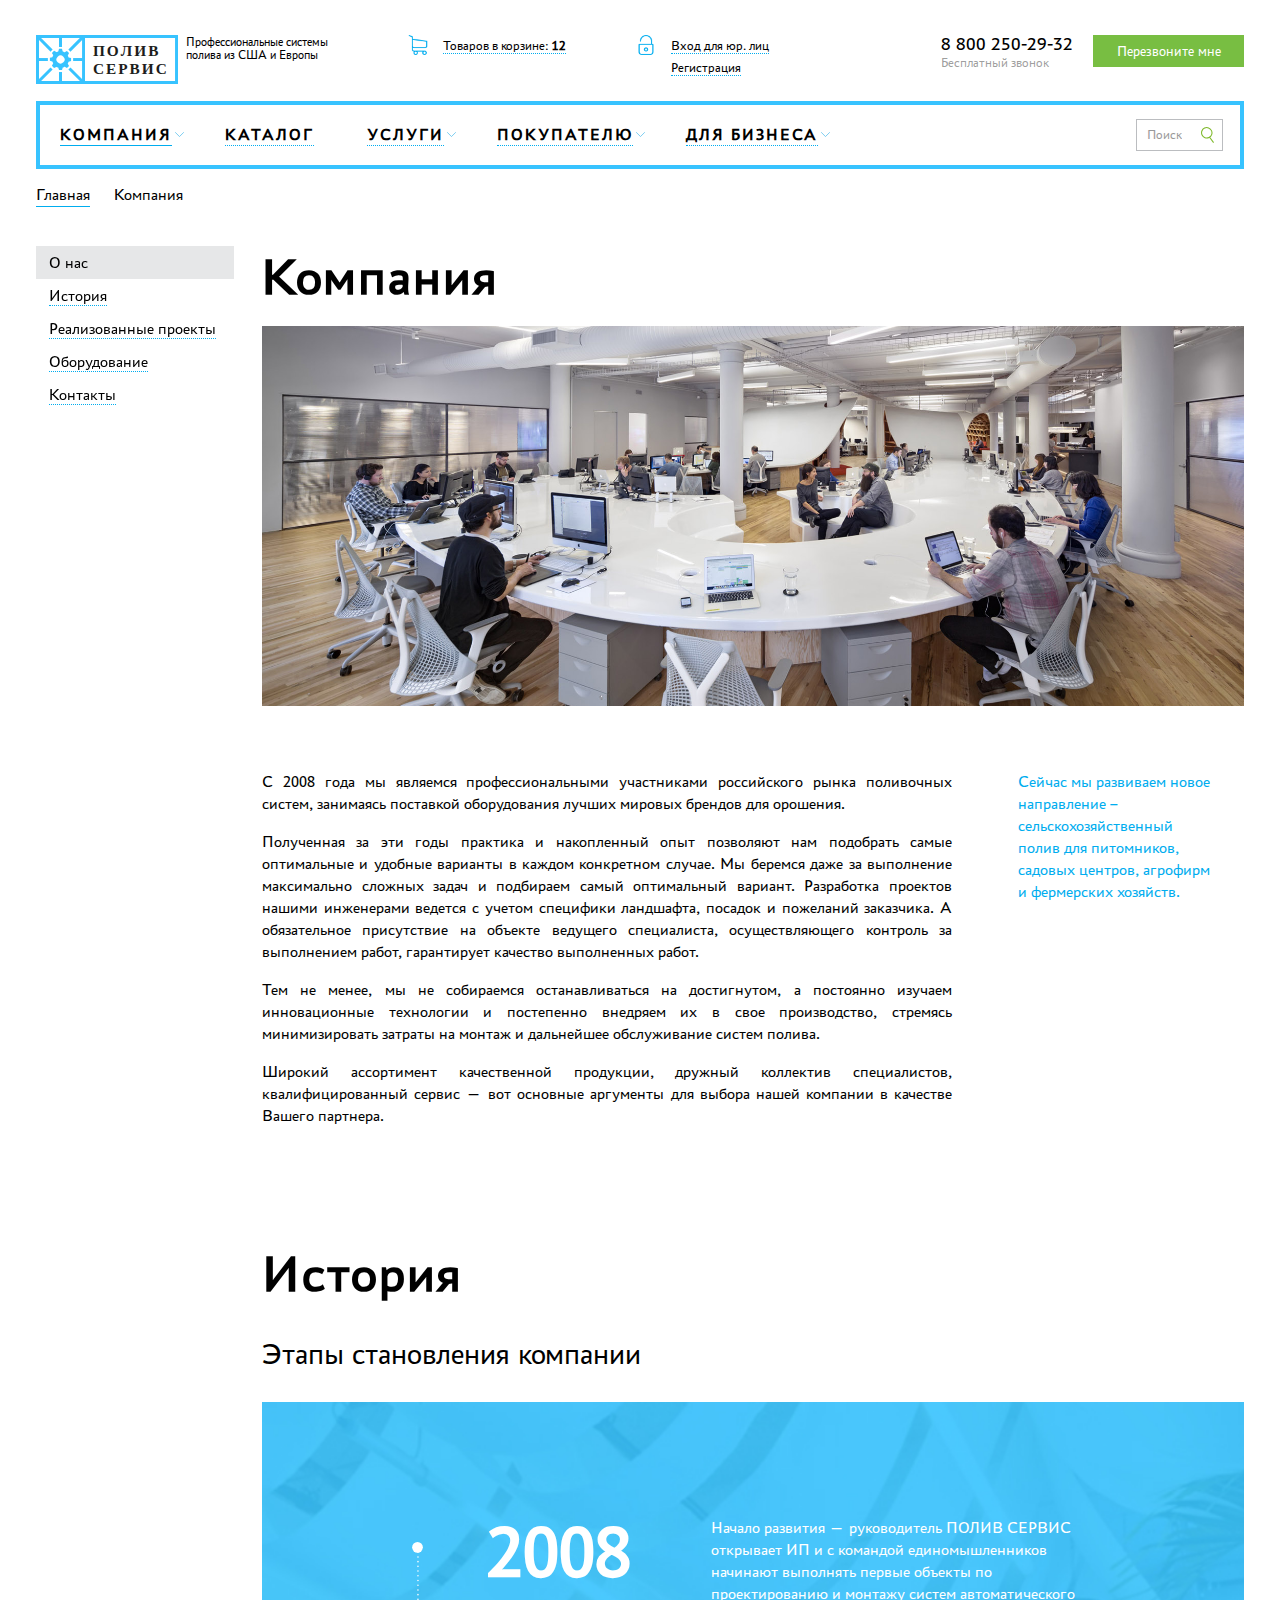
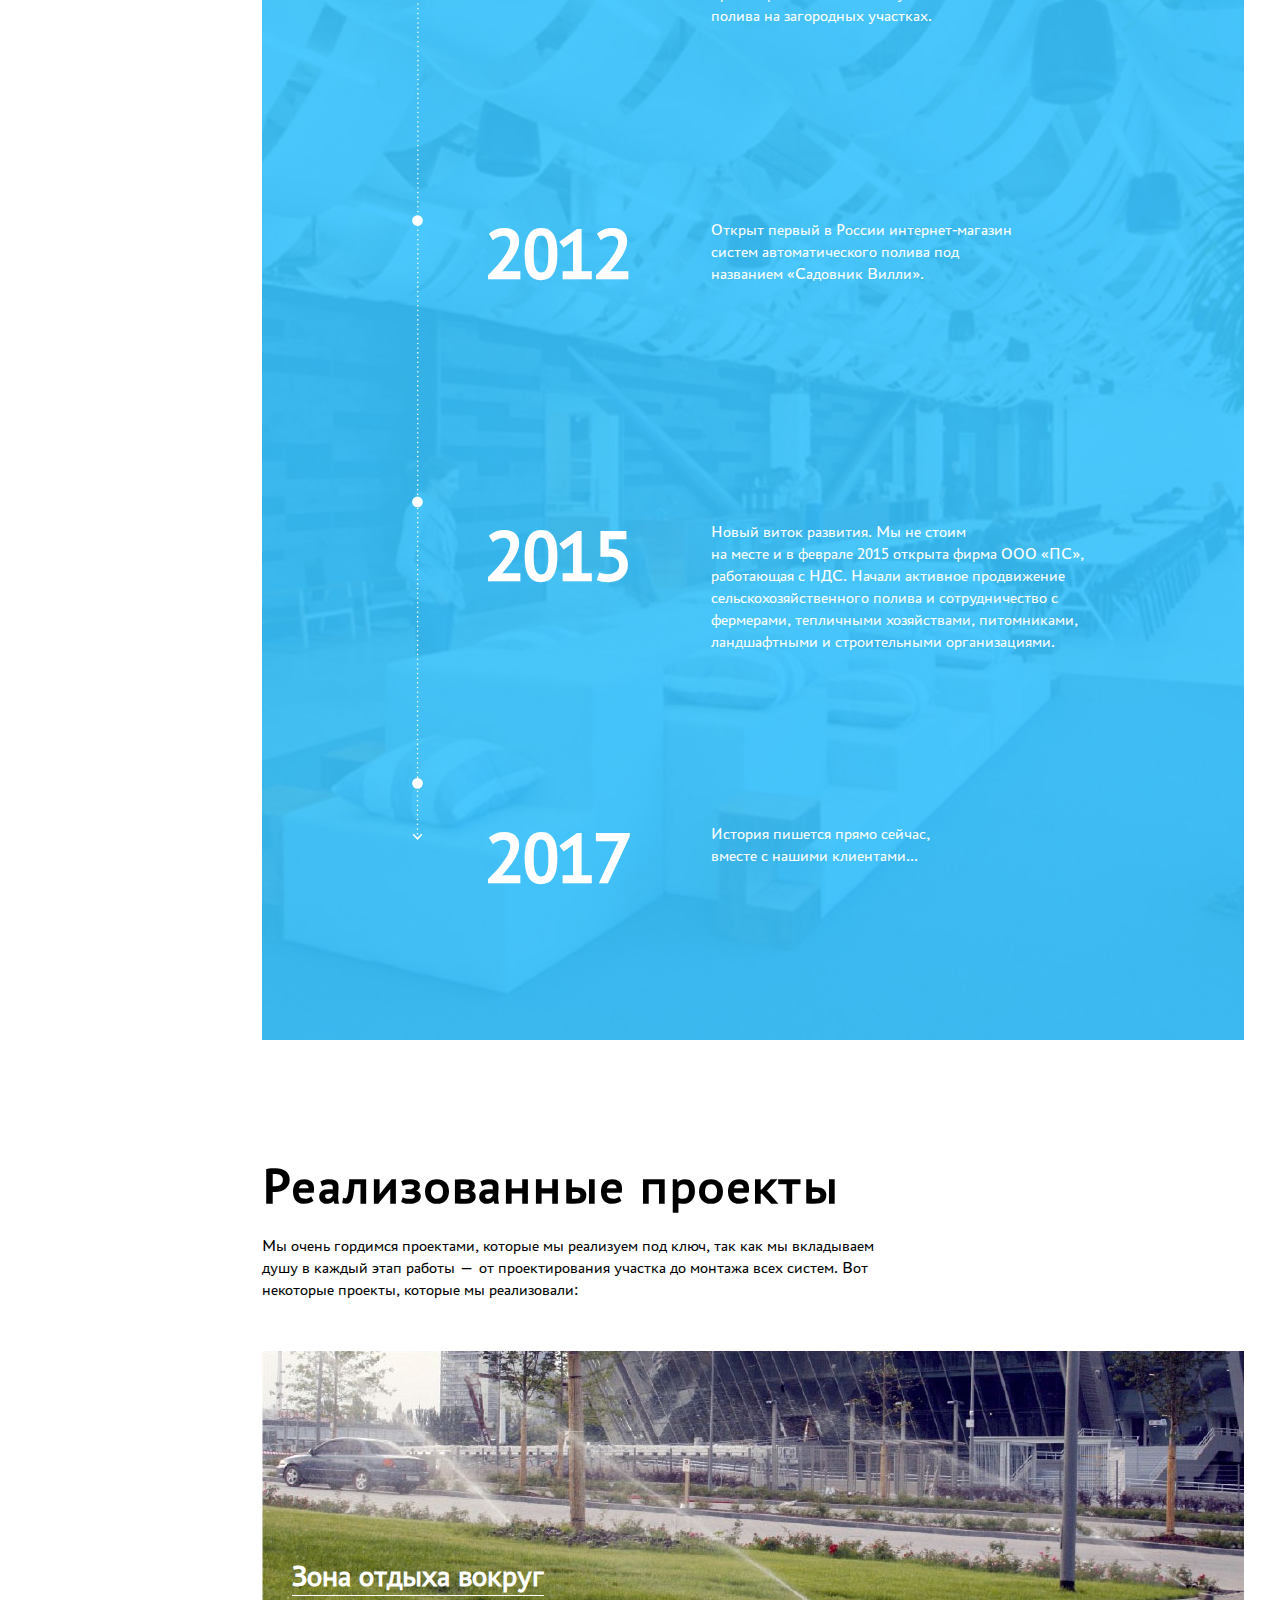
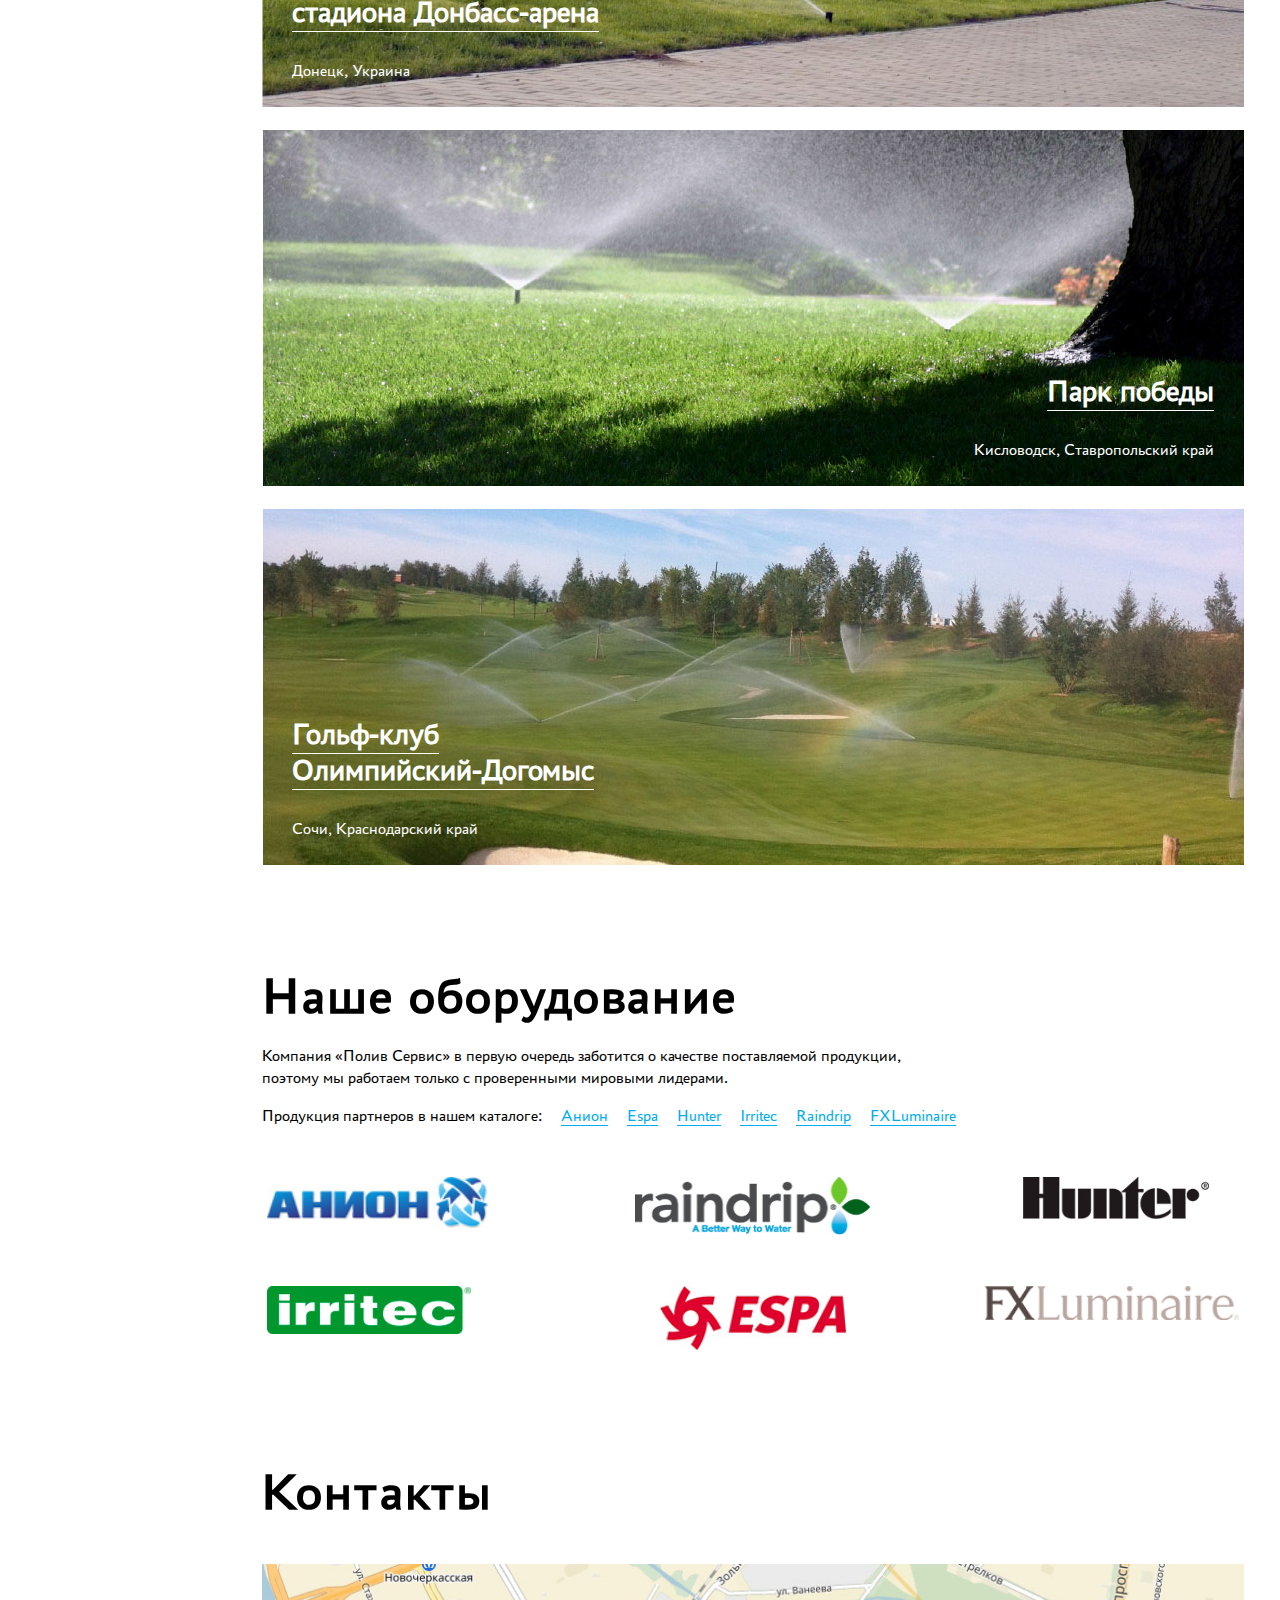
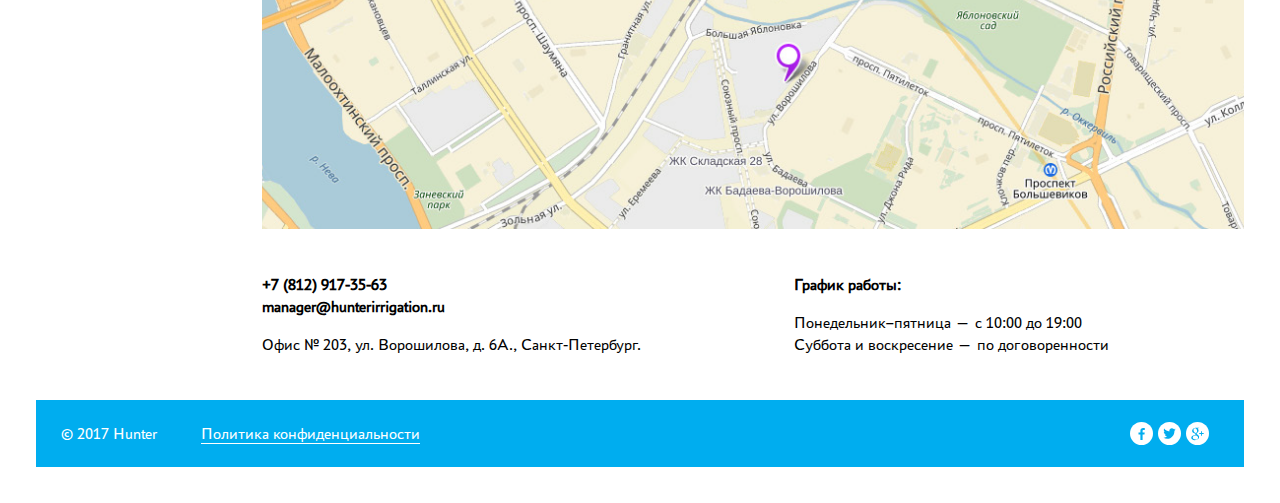
==== commit aeff805d: "Company page adaptive" ====
--- a/company.html
+++ b/company.html
@@ -156,7 +156,7 @@
               <p>Тем не менее, мы не собираемся останавливаться на достигнутом, а постоянно изучаем инновационные технологии и постепенно внедряем их в свое производство, стремясь минимизировать затраты на монтаж и дальнейшее обслуживание систем полива.</p>
               <p>Широкий ассортимент качественной продукции, дружный коллектив специалистов, квалифицированный сервис — вот основные аргументы для выбора нашей компании в качестве Вашего партнера.</p>
             </div>
-            <aside class="about__aside">Сейчас мы развиваем<br>новое направление – сельскохозяйственный полив для питомников, садовых центров, агрофирм и фермерских хозяйств.</aside>
+            <aside class="about__aside">Сейчас мы развиваем новое направление – сельскохозяйственный полив для питомников, садовых центров, агрофирм и фермерских хозяйств.</aside>
           </div>
         </section>
         
@@ -239,9 +239,9 @@
           </ul>
         </section>
       
-        <section class="contacts" id="contacts">
+        <section class="contacts contacts--company" id="contacts">
           <h2 class="title-h2">Контакты</h2>
-          <div class="contacts__map" id="map"></div>
+          <div class="contacts__map contacts__map--company" id="map"></div>
           <div class="contacts__wrap contacts__wrap--left">
             <address class="contacts__block">
               <a href="Tel:+78129173563" class="contacts__link">+7 (812) 917-35-63</a>
--- a/css/style.min.css
+++ b/css/style.min.css
@@ -1,3 +1,3 @@
 @font-face{font-weight:400;font-family:"PT Astra Sans";font-style:normal;src:url(../fonts/PTAstraSans-Regular.woff2) format("woff2"),url(../fonts/PTAstraSans-Regular.woff) format("woff")}@font-face{font-weight:400;font-family:"Open Sans";font-style:normal;src:url(../fonts/opensans.woff2) format("woff2"),url(../fonts/opensans.woff) format("woff")}@font-face{font-weight:400;font-family:"Minion Pro";font-style:normal;src:url(../fonts/MinionPro-Regular.woff2) format("woff2"),url(../fonts/MinionPro-Regular.woff) format("woff")}
 /*! normalize.css v4.1.1 | MIT License | github.com/necolas/normalize.css */
-@keyframes swiper-preloader-spin{to{transform:rotate(360deg)}}html{font-family:sans-serif;-ms-text-size-adjust:100%;-webkit-text-size-adjust:100%;box-sizing:border-box}body{margin:0;font-family:"PT Astra Sans","Arial",sans-serif;font-size:16px;line-height:22px;font-weight:400}.menu__item:hover .menu__sublist-wrap,article,aside,details,figcaption,figure,footer,header,main,menu,nav,section,summary{display:block}audio,canvas,progress,video{display:inline-block}audio:not([controls]){display:none;height:0}progress,sub,sup{vertical-align:baseline}[hidden],template{display:none}a{background-color:transparent;-webkit-text-decoration-skip:objects;text-decoration:none}a:active,a:hover{outline-width:0}abbr[title]{border-bottom:none;text-decoration:underline dotted}b,strong{font-weight:bolder}dfn{font-style:italic}h1{font-size:2em;margin:.67em 0}mark{background-color:#ff0;color:#000}small{font-size:80%}sub,sup{font-size:75%;line-height:0;position:relative}sub{bottom:-.25em}sup{top:-.5em}img{border-style:none;max-width:100%;height:auto}svg:not(:root){overflow:hidden}code,kbd,pre,samp{font-family:monospace,monospace;font-size:1em}figure{margin:1em 40px}hr{box-sizing:content-box;height:0;overflow:visible}button,input{margin:0;overflow:visible}select,textarea{font:inherit;margin:0}optgroup{font-weight:700}button,select{text-transform:none}[type=reset],[type=submit],button,html [type=button]{-webkit-appearance:button}[type=button]::-moz-focus-inner,[type=reset]::-moz-focus-inner,[type=submit]::-moz-focus-inner,button::-moz-focus-inner{border-style:none;padding:0}[type=button]:-moz-focusring,[type=reset]:-moz-focusring,[type=submit]:-moz-focusring,button:-moz-focusring{outline:1px dotted ButtonText}fieldset{border:1px solid silver;margin:0 2px;padding:.35em .625em .75em}legend{color:inherit;display:table;max-width:100%;white-space:normal}textarea{overflow:auto}[type=checkbox],[type=radio],legend{box-sizing:border-box;padding:0}[type=number]::-webkit-inner-spin-button,[type=number]::-webkit-outer-spin-button{height:auto}[type=search]{-webkit-appearance:textfield;outline-offset:-2px}[type=search]::-webkit-search-cancel-button,[type=search]::-webkit-search-decoration{-webkit-appearance:none}::-webkit-input-placeholder{color:inherit;opacity:.54}::-webkit-file-upload-button{-webkit-appearance:button;font:inherit}.visually-hidden{position:absolute;width:1px;height:1px;margin:-1px;border:0;padding:0;clip:rect(0 0 0 0);overflow:hidden}*,:after,:before{box-sizing:inherit}ul{margin:0;padding:0;list-style-type:none}button,input{font:inherit}button{cursor:pointer;border:0}.wrapper{width:1208px;margin:0 auto}.header__top,.logo{display:-ms-flexbox;display:flex;-ms-flex-align:start;align-items:flex-start}.header__top{padding-top:35px;padding-bottom:17px;-ms-flex-pack:justify;justify-content:space-between}.logo{-ms-flex-pack:start;justify-content:flex-start}.logo__text{margin:0 0 0 8px;width:150px;font-size:12px;line-height:1.1}.call{display:-ms-flexbox;display:flex;-ms-flex-pack:end;justify-content:flex-end;-ms-flex-align:stretch;align-items:stretch}.call__phone{color:#000;line-height:1;margin-right:100px}.call__phone--header{margin-right:20px}.call__phone--header .call__text{color:rgba(0,0,0,.4)}.call__number{margin:0;font-size:19px}.call__text{font-size:13px}.btn{background-color:#78be42;color:#fff;width:151px;height:32px;font-size:14px}.btn:active,.btn:hover{opacity:.8}.user{display:-ms-flexbox;display:flex;-ms-flex-pack:start;justify-content:flex-start;-ms-flex-align:start;align-items:flex-start;margin-right:100px}.user__link{display:block;color:#000;font-size:13px;padding-left:35px;position:relative}.user__link span{border-bottom:1px dotted #00adef}.user__link:active span,.user__link:hover span{border-bottom:1px solid #00adef}.user__link::before{content:"";position:absolute;top:0;left:0;width:20px;height:20px;background-repeat:no-repeat;background-size:contain;background-position:center}.user__link--cart{margin-right:70px}.user__link--cart::before{background-image:url(../img/icon-cart.png)}.user__link--login::before{background-image:url(../img/icon-padlock.png)}.menu{display:-ms-flexbox;display:flex;-ms-flex-pack:justify;justify-content:space-between;-ms-flex-align:center;align-items:center;padding:14px 17px 14px 20px;border:4px solid #37c3ff}.menu__btn{display:none;width:30px;height:30px;outline:0;background-repeat:no-repeat;background-position:center;background-size:contain;background-color:transparent}.menu__list{display:-ms-flexbox;display:flex}.menu__link{color:#000;text-transform:uppercase;font-weight:700;letter-spacing:2px;padding-bottom:1px;border-bottom:1px dotted #00adef}.menu__link--active,.menu__link:active,.menu__link:hover{border-bottom:1px solid #00adef}.menu__item{margin-left:53px;position:relative}.menu__item:first-child{margin-left:0}.menu__drop{display:none}.menu__arrow{display:block;position:absolute;top:3px;right:-15px;width:15px;height:15px;background-image:url(../img/icon-arrow.svg);background-size:9px 5px;background-repeat:no-repeat;background-position:center}.menu__sublink{font-size:14px;color:#000;line-height:40px;display:block;width:100%;border-bottom:1px dotted #bbbdc0}.menu__sublink:active,.menu__sublink:hover{color:#00adef}.menu__subitem:last-child .menu__sublink{border-bottom:none}.menu__sublist-wrap{display:none;position:absolute;top:15px;left:50%;transform:translateX(-50%);z-index:5;padding-top:20px}.menu__sublist,.menu__sublist::after{background-color:#fff;border:1px solid #bbbdc0}.menu__sublist{padding:0 20px;min-width:166px}.menu__sublist::after{content:"";position:absolute;top:18px;left:50%;width:15px;height:15px;border-right:none;border-bottom:none;transform:rotate(45deg) translateX(-50%)}.search__wrap{display:-ms-flexbox;display:flex;-ms-flex-pack:end;justify-content:flex-end;-ms-flex-align:center;align-items:center;border:1px solid #bbbdc0}.search__input{border:0;padding:0 10px;width:55px;outline:0;font-size:13px}.search__input:-ms-input-placeholder{opacity:.4}.search__input::placeholder{opacity:.4}.promo,.search__btn{background-repeat:no-repeat;background-position:center}.search__btn{width:30px;height:30px;background-color:transparent;background-image:url(../img/icon-search.svg);background-size:13px 16px}.promo{min-height:470px;padding-top:115px;padding-left:75px;margin-top:23px;margin-bottom:65px;background-image:url(../img/bg-main.jpg);background-size:cover}.promo__h1{font-size:52px;line-height:66px;color:#fff;font-weight:700;margin:0;letter-spacing:2px}.promo__h1 span{letter-spacing:8px;border-bottom:1px solid #fff}.promo__text{position:relative;max-width:455px}.promo__link{position:absolute;top:98%;left:96%;font-size:15px;color:#fff;text-align:center;line-height:31px;width:106px;background-color:#78be42}.promo__link:active,.promo__link:hover{opacity:.8}.catalog{margin-bottom:67px}.catalog__wrap{display:-ms-flexbox;display:flex;-ms-flex-pack:justify;justify-content:space-between;-ms-flex-align:start;align-items:flex-start;padding:45px 90px 48px 30px;background-image:url(../img/bg-main-blue.png);background-repeat:no-repeat;background-position:center;background-size:cover}.catalog__link{display:block;color:#fff;font-size:19px;line-height:40px;font-family:"Open Sans","Arial",sans-serif}.catalog__link span{border-bottom:1px dotted #fff}.catalog__link:active span,.catalog__link:hover span,.title-h3 span{border-bottom:1px solid #fff}.catalog__list{padding-right:10px}.title-h2,h2{font-size:52px;line-height:1.2;margin-top:0;margin-bottom:18px;letter-spacing:2px}.title-h3{font-size:30px;line-height:36px;color:#fff}.title-h3 span{padding-bottom:2px}.service{margin-bottom:70px}.service--app{margin-bottom:83px}.service__item{display:-ms-flexbox;display:flex;-ms-flex-pack:center;justify-content:center;-ms-flex-align:center;align-items:center;position:relative;overflow:hidden;width:390px;height:290px}.service__item--wide{width:100%}.service__item--tall{height:595px}.service__item--bottom{margin-top:auto}.service__item--bottom-app{height:216px;margin-top:auto}.service__item--application{height:368px}.service__item:active,.service__item:hover{outline:6px solid #00adef;outline-offset:-6px}.service__list,.service__wrap{display:-ms-flexbox;display:flex;-ms-flex-pack:justify;justify-content:space-between;-ms-flex-align:stretch;align-items:stretch;width:100%}.service__wrap{-ms-flex-wrap:wrap;flex-wrap:wrap;width:795px}.service__title{max-width:250px;margin:0;position:absolute;bottom:30px;left:30px;letter-spacing:1px}.service__img{display:block;max-width:none;min-width:100%;min-height:290px}.service__img--wide{width:795px;height:auto}.service__img--tall{height:595px;width:auto}.service__img--application{height:368px;width:auto}.service__h2{margin-bottom:35px}.brief{margin-bottom:70px}.brief__form{padding:60px 40px 60px 50px;border:6px solid #00adef}.brief__content,.brief__wrap{display:-ms-flexbox;display:flex;-ms-flex-pack:start;justify-content:flex-start}.brief__content{-ms-flex-wrap:wrap;flex-wrap:wrap}.brief__label{display:block;padding-bottom:8px}.brief__label--radio{cursor:pointer;position:relative;margin-right:25px;padding-left:33px}.brief__label--radio span{border-bottom:1px dotted #00adef}.brief__label--radio:active span,.brief__label--radio:hover span{border-bottom:1px solid #00adef}.brief__label--radio::before{content:"";position:absolute;top:0;left:0;width:26px;height:26px;border:1px solid #00adef}.brief__label--radio::after{display:none;content:"";position:absolute;top:7px;left:7px;width:12px;height:12px;background-color:#78be42}.brief__label--source{cursor:pointer}.brief__label--source:active,.brief__label--source:hover{color:#78be42}.brief__input{width:189px;height:26px;border:1px solid #00adef;margin-right:37px;padding:0 10px}.brief__comment{display:block;font-size:12px;line-height:14px;color:#bbbdc0;padding-top:12px;max-width:155px}.brief__comment--margin{margin-bottom:35px}.brief__comment--radio{padding-top:5px}.brief__area{display:block;border:1px solid #00adef;padding:10px;width:641px;height:104px;margin-right:38px}.brief__btn{font-size:22px;line-height:27px;width:225px;min-height:51px;margin-top:auto}.brief__field{position:relative}.brief__field--wide{margin-top:-38px}.brief__drop,.brief__file,.brief__radio{display:none}.brief__drop:checked~.brief__source,.brief__radio:checked+.brief__label--radio::after{display:block}.brief__select,.brief__source{width:188px;border:1px solid #00adef}.brief__select{color:#bbbdc0;height:26px;padding-left:10px;margin-right:38px;background-image:url(../img/icon-select.svg);background-repeat:no-repeat;background-size:8px 5px;background-position:96% center;cursor:pointer;display:block}.brief__source{display:none;position:absolute;top:53px;left:0;padding:0 10px;background-color:#fff;border-top:none;z-index:5}.brief__upload{display:block;width:188px;height:25px;background-color:#f1f2f2;padding-left:10px;background-image:url(../img/icon-plus.svg);background-repeat:no-repeat;background-size:13px 13px;background-position:96% center;cursor:pointer}.swiper-container{margin-left:auto;margin-right:auto;position:relative;overflow:hidden;z-index:1}.swiper-container-no-flexbox .swiper-slide{float:left}.swiper-container-vertical>.swiper-wrapper{-ms-flex-direction:column;flex-direction:column}.swiper-slide,.swiper-wrapper{width:100%;height:100%;position:relative}.swiper-wrapper{z-index:1;display:-ms-flexbox;display:flex;transition-property:transform;box-sizing:content-box}.swiper-container-android .swiper-slide,.swiper-wrapper{transform:translate3d(0,0,0)}.swiper-container-multirow>.swiper-wrapper{-webkit-box-lines:multiple;-moz-box-lines:multiple;-ms-flex-wrap:wrap;flex-wrap:wrap}.swiper-container-free-mode>.swiper-wrapper{transition-timing-function:ease-out;margin:0 auto}.swiper-slide{-webkit-flex-shrink:0;-ms-flex:0 0 auto;-ms-flex-negative:0;flex-shrink:0}.swiper-container-autoheight,.swiper-container-autoheight .swiper-slide{height:auto}.swiper-container-autoheight .swiper-wrapper{-ms-flex-align:start;align-items:flex-start;transition-property:transform,height}.swiper-container .swiper-notification{position:absolute;left:0;top:0;pointer-events:none;opacity:0;z-index:-1000}.swiper-wp8-horizontal{-ms-touch-action:pan-y;touch-action:pan-y}.swiper-wp8-vertical{-ms-touch-action:pan-x;touch-action:pan-x}.swiper-button-next,.swiper-button-prev{position:absolute;top:45%;width:26px;height:72px;margin-top:-22px;z-index:10;cursor:pointer;background-color:#fff;background-size:26px 41px;background-position:center;background-repeat:no-repeat}.swiper-button-next.swiper-button-disabled,.swiper-button-prev.swiper-button-disabled{opacity:.35;cursor:auto;pointer-events:none}.swiper-button-prev,.swiper-container-rtl .swiper-button-next{left:0;right:auto}.swiper-button-prev,.swiper-button-prev.swiper-button-black,.swiper-button-prev.swiper-button-white,.swiper-container-rtl .swiper-button-next,.swiper-container-rtl .swiper-button-next.swiper-button-black,.swiper-container-rtl .swiper-button-next.swiper-button-white{background-image:url(../img/icon-arrow-next.svg);transform:rotate(180deg)}.swiper-button-next,.swiper-container-rtl .swiper-button-prev{background-image:url(../img/icon-arrow-next.svg);right:0;left:auto}.swiper-button-next.swiper-button-black,.swiper-button-next.swiper-button-white,.swiper-container-rtl .swiper-button-prev.swiper-button-black,.swiper-container-rtl .swiper-button-prev.swiper-button-white{background-image:url(../img/icon-arrow-next.svg)}.swiper-pagination{position:absolute;text-align:center;transition:300ms;transform:translate3d(0,0,0);z-index:10}.swiper-pagination.swiper-pagination-hidden{opacity:0}.swiper-container-horizontal>.swiper-pagination-bullets,.swiper-pagination-custom,.swiper-pagination-fraction{bottom:10px;left:0;width:100%}.swiper-pagination-bullet{width:8px;height:8px;display:inline-block;border-radius:100%;background:#000;opacity:.2}button.swiper-pagination-bullet{border:0;margin:0;padding:0;box-shadow:none;-moz-appearance:none;-ms-appearance:none;-webkit-appearance:none;appearance:none}.swiper-pagination-clickable .swiper-pagination-bullet{cursor:pointer}.swiper-pagination-white .swiper-pagination-bullet,.swiper-pagination-white .swiper-pagination-bullet-active{background:#fff}.swiper-pagination-bullet-active{opacity:1;background:#007aff}.swiper-pagination-black .swiper-pagination-bullet-active{background:#000}.swiper-container-vertical>.swiper-pagination-bullets{right:10px;top:50%;transform:translate3d(0,-50%,0)}.swiper-container-vertical>.swiper-pagination-bullets .swiper-pagination-bullet{margin:5px 0;display:block}.swiper-container-horizontal>.swiper-pagination-bullets .swiper-pagination-bullet{margin:0 5px}.swiper-pagination-progress{background:rgba(0,0,0,.25);position:absolute}.swiper-pagination-progress .swiper-pagination-progressbar{background:#007aff;position:absolute;left:0;top:0;width:100%;height:100%;transform:scale(0);transform-origin:left top}.swiper-container-rtl .swiper-pagination-progress .swiper-pagination-progressbar{transform-origin:right top}.swiper-container-horizontal>.swiper-pagination-progress{width:100%;height:4px;left:0;top:0}.swiper-container-vertical>.swiper-pagination-progress{width:4px;height:100%;left:0;top:0}.swiper-pagination-progress.swiper-pagination-white{background:rgba(255,255,255,.5)}.swiper-pagination-progress.swiper-pagination-white .swiper-pagination-progressbar{background:#fff}.swiper-pagination-progress.swiper-pagination-black .swiper-pagination-progressbar{background:#000}.swiper-container-3d{-o-perspective:1200px;perspective:1200px}.swiper-container-3d .swiper-cube-shadow,.swiper-container-3d .swiper-slide,.swiper-container-3d .swiper-slide-shadow-bottom,.swiper-container-3d .swiper-slide-shadow-left,.swiper-container-3d .swiper-slide-shadow-right,.swiper-container-3d .swiper-slide-shadow-top,.swiper-container-3d .swiper-wrapper{transform-style:preserve-3d}.swiper-container-3d .swiper-slide-shadow-bottom,.swiper-container-3d .swiper-slide-shadow-left,.swiper-container-3d .swiper-slide-shadow-right,.swiper-container-3d .swiper-slide-shadow-top{position:absolute;left:0;top:0;width:100%;height:100%;pointer-events:none;z-index:10}.swiper-container-3d .swiper-slide-shadow-left{background-image:linear-gradient(to left,rgba(0,0,0,.5),transparent)}.swiper-container-3d .swiper-slide-shadow-right{background-image:linear-gradient(to right,rgba(0,0,0,.5),transparent)}.swiper-container-3d .swiper-slide-shadow-top{background-image:linear-gradient(to top,rgba(0,0,0,.5),transparent)}.swiper-container-3d .swiper-slide-shadow-bottom{background-image:linear-gradient(to bottom,rgba(0,0,0,.5),transparent)}.swiper-container-coverflow .swiper-wrapper,.swiper-container-flip .swiper-wrapper{-ms-perspective:1200px}.swiper-container-cube,.swiper-container-flip{overflow:visible}.swiper-container-cube .swiper-slide,.swiper-container-flip .swiper-slide{pointer-events:none;-webkit-backface-visibility:hidden;backface-visibility:hidden;z-index:1}.swiper-container-cube .swiper-slide .swiper-slide,.swiper-container-flip .swiper-slide .swiper-slide{pointer-events:none}.swiper-container-cube .swiper-slide-active .swiper-slide-active,.swiper-container-flip .swiper-slide-active,.swiper-container-flip .swiper-slide-active .swiper-slide-active{pointer-events:auto}.swiper-container-cube .swiper-slide-shadow-bottom,.swiper-container-cube .swiper-slide-shadow-left,.swiper-container-cube .swiper-slide-shadow-right,.swiper-container-cube .swiper-slide-shadow-top,.swiper-container-flip .swiper-slide-shadow-bottom,.swiper-container-flip .swiper-slide-shadow-left,.swiper-container-flip .swiper-slide-shadow-right,.swiper-container-flip .swiper-slide-shadow-top{z-index:0;-webkit-backface-visibility:hidden;backface-visibility:hidden}.swiper-container-cube .swiper-slide{visibility:hidden;transform-origin:0 0;width:100%;height:100%}.swiper-container-cube.swiper-container-rtl .swiper-slide{transform-origin:100% 0}.swiper-container-cube .swiper-slide-active,.swiper-container-cube .swiper-slide-next,.swiper-container-cube .swiper-slide-next+.swiper-slide,.swiper-container-cube .swiper-slide-prev{pointer-events:auto;visibility:visible}.swiper-container-cube .swiper-cube-shadow{position:absolute;left:0;bottom:0;width:100%;height:100%;background:#000;opacity:.6;filter:blur(50px);z-index:0}.swiper-container-fade.swiper-container-free-mode .swiper-slide{transition-timing-function:ease-out}.swiper-container-fade .swiper-slide{pointer-events:none;transition-property:opacity}.swiper-container-fade .swiper-slide .swiper-slide{pointer-events:none}.swiper-container-fade .swiper-slide-active,.swiper-container-fade .swiper-slide-active .swiper-slide-active{pointer-events:auto}.swiper-zoom-container{width:100%;height:100%;display:-ms-flexbox;display:flex;-ms-flex-pack:center;justify-content:center;-ms-flex-align:center;align-items:center;text-align:center}.swiper-zoom-container>canvas,.swiper-zoom-container>img,.swiper-zoom-container>svg{max-width:100%;max-height:100%;object-fit:contain}.swiper-scrollbar{border-radius:10px;position:relative;-ms-touch-action:none;background:rgba(0,0,0,.1)}.swiper-container-horizontal>.swiper-scrollbar{position:absolute;left:1%;bottom:3px;z-index:50;height:5px;width:98%}.swiper-container-vertical>.swiper-scrollbar{position:absolute;right:3px;top:1%;z-index:50;width:5px;height:98%}.swiper-scrollbar-drag{height:100%;width:100%;position:relative;background:rgba(0,0,0,.5);border-radius:10px;left:0;top:0}.swiper-scrollbar-cursor-drag{cursor:move}.swiper-lazy-preloader{width:42px;height:42px;position:absolute;left:50%;top:50%;margin-left:-21px;margin-top:-21px;z-index:10;transform-origin:50%;animation:swiper-preloader-spin 1s steps(12,end) infinite}.swiper-lazy-preloader:after{display:block;content:"";width:100%;height:100%;background-image:url("data:image/svg+xml;charset=utf-8,%3Csvg%20viewBox%3D'0%200%20120%20120'%20xmlns%3D'http%3A%2F%2Fwww.w3.org%2F2000%2Fsvg'%20xmlns%3Axlink%3D'http%3A%2F%2Fwww.w3.org%2F1999%2Fxlink'%3E%3Cdefs%3E%3Cline%20id%3D'l'%20x1%3D'60'%20x2%3D'60'%20y1%3D'7'%20y2%3D'27'%20stroke%3D'%236c6c6c'%20stroke-width%3D'11'%20stroke-linecap%3D'round'%2F%3E%3C%2Fdefs%3E%3Cg%3E%3Cuse%20xlink%3Ahref%3D'%23l'%20opacity%3D'.27'%2F%3E%3Cuse%20xlink%3Ahref%3D'%23l'%20opacity%3D'.27'%20transform%3D'rotate(30%2060%2C60)'%2F%3E%3Cuse%20xlink%3Ahref%3D'%23l'%20opacity%3D'.27'%20transform%3D'rotate(60%2060%2C60)'%2F%3E%3Cuse%20xlink%3Ahref%3D'%23l'%20opacity%3D'.27'%20transform%3D'rotate(90%2060%2C60)'%2F%3E%3Cuse%20xlink%3Ahref%3D'%23l'%20opacity%3D'.27'%20transform%3D'rotate(120%2060%2C60)'%2F%3E%3Cuse%20xlink%3Ahref%3D'%23l'%20opacity%3D'.27'%20transform%3D'rotate(150%2060%2C60)'%2F%3E%3Cuse%20xlink%3Ahref%3D'%23l'%20opacity%3D'.37'%20transform%3D'rotate(180%2060%2C60)'%2F%3E%3Cuse%20xlink%3Ahref%3D'%23l'%20opacity%3D'.46'%20transform%3D'rotate(210%2060%2C60)'%2F%3E%3Cuse%20xlink%3Ahref%3D'%23l'%20opacity%3D'.56'%20transform%3D'rotate(240%2060%2C60)'%2F%3E%3Cuse%20xlink%3Ahref%3D'%23l'%20opacity%3D'.66'%20transform%3D'rotate(270%2060%2C60)'%2F%3E%3Cuse%20xlink%3Ahref%3D'%23l'%20opacity%3D'.75'%20transform%3D'rotate(300%2060%2C60)'%2F%3E%3Cuse%20xlink%3Ahref%3D'%23l'%20opacity%3D'.85'%20transform%3D'rotate(330%2060%2C60)'%2F%3E%3C%2Fg%3E%3C%2Fsvg%3E");background-position:50%;background-size:100%;background-repeat:no-repeat}.swiper-lazy-preloader-white:after{background-image:url("data:image/svg+xml;charset=utf-8,%3Csvg%20viewBox%3D'0%200%20120%20120'%20xmlns%3D'http%3A%2F%2Fwww.w3.org%2F2000%2Fsvg'%20xmlns%3Axlink%3D'http%3A%2F%2Fwww.w3.org%2F1999%2Fxlink'%3E%3Cdefs%3E%3Cline%20id%3D'l'%20x1%3D'60'%20x2%3D'60'%20y1%3D'7'%20y2%3D'27'%20stroke%3D'%23fff'%20stroke-width%3D'11'%20stroke-linecap%3D'round'%2F%3E%3C%2Fdefs%3E%3Cg%3E%3Cuse%20xlink%3Ahref%3D'%23l'%20opacity%3D'.27'%2F%3E%3Cuse%20xlink%3Ahref%3D'%23l'%20opacity%3D'.27'%20transform%3D'rotate(30%2060%2C60)'%2F%3E%3Cuse%20xlink%3Ahref%3D'%23l'%20opacity%3D'.27'%20transform%3D'rotate(60%2060%2C60)'%2F%3E%3Cuse%20xlink%3Ahref%3D'%23l'%20opacity%3D'.27'%20transform%3D'rotate(90%2060%2C60)'%2F%3E%3Cuse%20xlink%3Ahref%3D'%23l'%20opacity%3D'.27'%20transform%3D'rotate(120%2060%2C60)'%2F%3E%3Cuse%20xlink%3Ahref%3D'%23l'%20opacity%3D'.27'%20transform%3D'rotate(150%2060%2C60)'%2F%3E%3Cuse%20xlink%3Ahref%3D'%23l'%20opacity%3D'.37'%20transform%3D'rotate(180%2060%2C60)'%2F%3E%3Cuse%20xlink%3Ahref%3D'%23l'%20opacity%3D'.46'%20transform%3D'rotate(210%2060%2C60)'%2F%3E%3Cuse%20xlink%3Ahref%3D'%23l'%20opacity%3D'.56'%20transform%3D'rotate(240%2060%2C60)'%2F%3E%3Cuse%20xlink%3Ahref%3D'%23l'%20opacity%3D'.66'%20transform%3D'rotate(270%2060%2C60)'%2F%3E%3Cuse%20xlink%3Ahref%3D'%23l'%20opacity%3D'.75'%20transform%3D'rotate(300%2060%2C60)'%2F%3E%3Cuse%20xlink%3Ahref%3D'%23l'%20opacity%3D'.85'%20transform%3D'rotate(330%2060%2C60)'%2F%3E%3C%2Fg%3E%3C%2Fsvg%3E")}.brand{width:1230px;margin:0 auto 65px}.brand__slider{margin-top:45px;padding-left:12px;padding-right:12px;outline:7px solid #00adef;outline-offset:-19px}.brand__slide{max-width:240px;height:212px;display:-ms-flexbox;display:flex;-ms-flex-pack:center;justify-content:center;-ms-flex-align:center;align-items:center}.brand__title{padding-left:11px}.contacts{margin-bottom:28px}.contacts__map{width:100%;height:266px;margin-top:40px;background-image:url(../img/map.png);background-repeat:no-repeat;background-position:center;background-size:cover}.contacts__wrap{display:-ms-flexbox;display:flex;-ms-flex-pack:justify;justify-content:space-between;-ms-flex-align:center;align-items:center;padding-left:20px}.contacts__text{font-style:normal;line-height:19px}.contacts__info{padding-top:20px;margin-top:16px}.footer{margin-bottom:36px;background-color:#00adef;color:#fff;display:-ms-flexbox;display:flex;-ms-flex-pack:justify;justify-content:space-between;-ms-flex-align:center;align-items:center;min-height:67px;padding:20px 35px 20px 25px}.footer__link{color:#fff;margin-left:40px;border-bottom:1px solid #fff}.footer__link:active,.footer__link:hover{border-bottom:1px dotted #fff}.social,.social__link{display:-ms-flexbox;display:flex;-ms-flex-align:center;align-items:center}.social__link{-ms-flex-pack:center;justify-content:center;background-color:#fff;border-radius:50%;margin-left:5px;width:23px;height:23px;overflow:hidden}.social__link:active img,.social__link:hover img{transform:scale(1.1)}.social__link:first-child .social__img{width:35px;height:35px}.social__img{max-width:none}.arcticmodal-container,.arcticmodal-overlay{position:fixed;left:0;top:0;right:0;bottom:0;z-index:1000}.arcticmodal-container{overflow:auto;margin:0;padding:0;border:0;border-collapse:collapse}:first-child+html .arcticmodal-container{height:100%}.arcticmodal-container_i{height:100%;margin:0 auto}.arcticmodal-container_i2{padding:24px;margin:0;border:0;vertical-align:middle}.arcticmodal-error{padding:20px;border-radius:10px;background:#000;color:#fff}.arcticmodal-loading{width:80px;height:80px;border-radius:10px;background:#000 url(loading.gif) no-repeat 50% 50%}.modal{position:absolute;top:0;left:0;display:-ms-flexbox;display:flex;-ms-flex-pack:center;justify-content:center;-ms-flex-align:center;align-items:center;width:100%;min-height:100vh;background-color:#00adef;border:35px solid #fff;color:#fff;z-index:20}.modal__close{position:absolute;top:20px;right:20px;width:26px;height:26px;cursor:pointer;border:0;background-color:transparent;background-image:url(../img/icon-cross.svg);background-repeat:no-repeat;background-size:cover;background-position:center;outline:0}.modal__content{width:302px}.modal__title{font-size:52px;line-height:52px;font-weight:700}.modal__btn{width:224px;height:35px}.modal__form{margin-top:50px}.modal__field{position:relative}.modal__label{position:absolute;top:-5px;left:0;opacity:.5;z-index:-1;transition:ease-out .2s}.modal__input{width:100%;margin-bottom:33px;background-color:transparent;border:0;outline:0;color:#fff;border-bottom:4px solid #fff}.modal__input--phone{width:172px}.modal__input:focus+.modal__label{top:-25px;transition:ease-out .2s}@media (max-width:1200px){.wrapper{width:calc(100% - 40px)}.brand{width:calc(100% - 20px)}.call__number{font-size:16px}.user{margin-right:0}.user__link--cart{margin-right:20px}.catalog__wrap{padding-right:30px}.service__wrap{width:64%}.service__item{width:48%}.service__item--wide{width:100%}.service__item--tall{width:34%}.brief__field--wide{margin-top:10px}.brief__select{margin-bottom:10px}}@media (max-width:1000px){.brief__form{padding:20px}.brief__wrap{-ms-flex-pack:center;justify-content:center;-ms-flex-wrap:wrap;flex-wrap:wrap;margin-left:auto;margin-right:auto}.brief__input,.brief__select{margin-right:0}.brief__field{margin-right:20px}.brief__field-area{margin-left:auto;margin-right:auto}.brief__btn{margin:20px auto auto}.title-h3{font-size:24px;line-height:1.2;left:15px}.catalog__link{font-size:16px;line-height:1.2;margin-bottom:15px}.header__top{-ms-flex-wrap:wrap;flex-wrap:wrap}.call{margin-left:auto}.call__phone{margin-right:20px}.contacts__text{max-width:200px;padding-right:25px}.contacts__info{padding-top:0}.contacts__wrap{-ms-flex-align:baseline;align-items:baseline;padding-left:0}.menu{padding-right:20px;position:relative}.menu__btn{display:block}.menu--closed .menu__btn{background-image:url(../img/icon-menu-ham.svg)}.menu--closed .menu__list,.menu--opened .menu__item:hover .menu__sublist-wrap{display:none}.menu__list{-ms-flex-direction:column;flex-direction:column;position:absolute;top:65px;left:0;padding:20px 40px 0 20px;background-color:#fff;z-index:20}.menu__arrow{right:-25px;cursor:pointer;transform:rotate(-90deg)}.menu__sublist-wrap{top:-20px;left:200%;padding-top:0}.menu__sublist::after{top:20px;left:-8px;transform:rotate(-45deg) translate(0)}.menu--opened .menu__btn{background-image:url(../img/icon-menu-cross.svg)}.menu--opened .menu__list{display:-ms-flexbox;display:flex}.menu--opened .menu__item{margin-left:0;margin-bottom:20px}.menu--opened .menu__drop:checked~.menu__sublist-wrap{display:block}}@media (max-width:766px){.wrapper{width:calc(100% - 20px);min-width:280px}.user{-ms-flex-wrap:wrap;flex-wrap:wrap}.logo,.user{margin-left:auto;margin-right:auto;margin-bottom:20px}.promo{min-height:200px;padding-left:20px;padding-top:30px;margin-bottom:40px}.promo__h1{font-size:24px;line-height:1.2}.promo__link{right:0;left:auto;top:100%}.promo__text{max-width:250px}.title-h2,h2{font-size:30px}.title-h3{font-size:18px}.catalog__wrap{-ms-flex-wrap:wrap;flex-wrap:wrap}.catalog__list{max-width:50%}.brand,.brief,.catalog,.service{margin-bottom:40px}.brief__area,.brief__field-area{width:100%}.brief__content,.brief__wrap{-ms-flex-pack:center;justify-content:center;width:420px}.brief__content{margin-top:10px}.brief__field--wide{display:-ms-flexbox;display:flex;-ms-flex-direction:column;flex-direction:column;-ms-flex-align:center;align-items:center}.service__item{height:200px}.service__item--tall{height:415px}.service__img{min-height:200px}.service__img--tall{height:415px}.service__title{max-width:160px}.contacts__wrap{-ms-flex-direction:column;flex-direction:column;-ms-flex-align:center;align-items:center;margin-top:20px}.contacts__text{max-width:100%;text-align:center}.call{margin-right:auto}.footer{-ms-flex-direction:column;flex-direction:column;padding:20px;margin-bottom:10px}.footer__wrap{text-align:center;margin-bottom:20px}.footer__copyright{display:block}.footer__link{margin-left:0}.modal{border:20px solid #fff}.modal__title{font-size:24px;line-height:1.2}.modal__content{width:240px}.modal__label,.modal__text{font-size:12px;line-height:1.2}}@media (max-width:480px){.service__list{-ms-flex-wrap:wrap;flex-wrap:wrap}.service__item,.service__wrap{width:100%}.service__item{margin-bottom:15px}.service__item--tall{height:200px}.catalog__list{max-width:100%}.brief__content,.brief__wrap{width:240px;-ms-flex-align:center;align-items:center}.brief__field-area{margin-right:0;width:240px}.menu__link{font-size:14px;letter-spacing:1px}.menu__list{padding-left:10px;padding-right:20px}.menu__arrow{right:-15px}.menu__sublist{min-width:130px;width:130px;padding-left:10px;padding-right:10px}.menu__sublist-wrap{left:185%}}@media (orientation:landscape){.modal{padding-top:10px;padding-bottom:10px}.modal__form{margin-top:0}.modal__title{margin:0}}+@keyframes swiper-preloader-spin{to{transform:rotate(360deg)}}html{font-family:sans-serif;-ms-text-size-adjust:100%;-webkit-text-size-adjust:100%;box-sizing:border-box}body{margin:0;font-family:"PT Astra Sans","Arial",sans-serif;font-size:16px;line-height:22px;font-weight:400}.menu__item:hover .menu__sublist-wrap,article,aside,details,figcaption,figure,footer,header,main,menu,nav,section,summary{display:block}audio,canvas,progress,video{display:inline-block}audio:not([controls]){display:none;height:0}progress,sub,sup{vertical-align:baseline}[hidden],template{display:none}a{background-color:transparent;-webkit-text-decoration-skip:objects;text-decoration:none}a:active,a:hover{outline-width:0}abbr[title]{border-bottom:none;text-decoration:underline dotted}b,strong{font-weight:bolder}dfn{font-style:italic}h1{font-size:2em;margin:.67em 0}mark{background-color:#ff0;color:#000}small{font-size:80%}sub,sup{font-size:75%;line-height:0;position:relative}sub{bottom:-.25em}sup{top:-.5em}img{border-style:none;max-width:100%;height:auto}svg:not(:root){overflow:hidden}code,kbd,pre,samp{font-family:monospace,monospace;font-size:1em}figure{margin:1em 40px}hr{box-sizing:content-box;height:0;overflow:visible}button,input{margin:0;overflow:visible}select,textarea{font:inherit;margin:0}optgroup{font-weight:700}button,select{text-transform:none}[type=reset],[type=submit],button,html [type=button]{-webkit-appearance:button}[type=button]::-moz-focus-inner,[type=reset]::-moz-focus-inner,[type=submit]::-moz-focus-inner,button::-moz-focus-inner{border-style:none;padding:0}[type=button]:-moz-focusring,[type=reset]:-moz-focusring,[type=submit]:-moz-focusring,button:-moz-focusring{outline:1px dotted ButtonText}fieldset{border:1px solid silver;margin:0 2px;padding:.35em .625em .75em}legend{color:inherit;display:table;max-width:100%;white-space:normal}textarea{overflow:auto}[type=checkbox],[type=radio],legend{box-sizing:border-box;padding:0}[type=number]::-webkit-inner-spin-button,[type=number]::-webkit-outer-spin-button{height:auto}[type=search]{-webkit-appearance:textfield;outline-offset:-2px}[type=search]::-webkit-search-cancel-button,[type=search]::-webkit-search-decoration{-webkit-appearance:none}::-webkit-input-placeholder{color:inherit;opacity:.54}::-webkit-file-upload-button{-webkit-appearance:button;font:inherit}.visually-hidden{position:absolute;width:1px;height:1px;margin:-1px;border:0;padding:0;clip:rect(0 0 0 0);overflow:hidden}*,:after,:before{box-sizing:inherit}ul{margin:0;padding:0;list-style-type:none}button,input{font:inherit}button{cursor:pointer;border:0}.wrapper{width:1208px;margin:0 auto}.header__top,.logo{display:-ms-flexbox;display:flex;-ms-flex-align:start;align-items:flex-start}.header__top{padding-top:35px;padding-bottom:17px;-ms-flex-pack:justify;justify-content:space-between}.logo{-ms-flex-pack:start;justify-content:flex-start}.logo__text{margin:0 0 0 8px;width:150px;font-size:12px;line-height:1.1}.call{display:-ms-flexbox;display:flex;-ms-flex-pack:end;justify-content:flex-end;-ms-flex-align:stretch;align-items:stretch}.call__phone{color:#000;line-height:1;margin-right:100px}.call__phone--header{margin-right:20px}.call__phone--header .call__text{color:rgba(0,0,0,.4)}.call__number{margin:0;font-size:19px}.call__text{font-size:13px}.btn{background-color:#78be42;color:#fff;width:151px;height:32px;font-size:14px}.btn:active,.btn:hover{opacity:.8}.user{display:-ms-flexbox;display:flex;-ms-flex-pack:start;justify-content:flex-start;-ms-flex-align:start;align-items:flex-start;margin-right:100px}.user__link{display:block;color:#000;font-size:13px;padding-left:35px;position:relative}.title__sub a:active,.title__sub a:hover,.user__link span{border-bottom:1px dotted #00adef}.user__link:active span,.user__link:hover span{border-bottom:1px solid #00adef}.user__link::before{content:"";position:absolute;top:0;left:0;width:20px;height:20px;background-repeat:no-repeat;background-size:contain;background-position:center}.user__link--cart{margin-right:70px}.user__link--cart::before{background-image:url(../img/icon-cart.png)}.user__link--login::before{background-image:url(../img/icon-padlock.png)}.menu{display:-ms-flexbox;display:flex;-ms-flex-pack:justify;justify-content:space-between;-ms-flex-align:center;align-items:center;padding:14px 17px 14px 20px;border:4px solid #37c3ff}.menu__btn{display:none;width:30px;height:30px;outline:0;background-repeat:no-repeat;background-position:center;background-size:contain;background-color:transparent}.menu__list{display:-ms-flexbox;display:flex}.menu__link{color:#000;text-transform:uppercase;font-weight:700;letter-spacing:2px;padding-bottom:1px;border-bottom:1px dotted #00adef}.menu__link--active,.menu__link:active,.menu__link:hover{border-bottom:1px solid #00adef}.menu__item{margin-left:53px;position:relative}.menu__item:first-child{margin-left:0}.menu__drop{display:none}.menu__arrow{display:block;position:absolute;top:3px;right:-15px;width:15px;height:15px;background-image:url(../img/icon-arrow.svg);background-size:9px 5px;background-repeat:no-repeat;background-position:center}.menu__sublink{font-size:14px;color:#000;line-height:40px;display:block;width:100%;border-bottom:1px dotted #bbbdc0}.menu__sublink:active,.menu__sublink:hover{color:#00adef}.menu__subitem:last-child .menu__sublink{border-bottom:none}.menu__sublist-wrap{display:none;position:absolute;top:15px;left:50%;transform:translateX(-50%);z-index:5;padding-top:20px}.menu__sublist,.menu__sublist::after{background-color:#fff;border:1px solid #bbbdc0}.menu__sublist{padding:0 20px;min-width:166px}.menu__sublist::after{content:"";position:absolute;top:18px;left:50%;width:15px;height:15px;border-right:none;border-bottom:none;transform:rotate(45deg) translateX(-50%)}.search__wrap{display:-ms-flexbox;display:flex;-ms-flex-pack:end;justify-content:flex-end;-ms-flex-align:center;align-items:center;border:1px solid #bbbdc0}.search__input{border:0;padding:0 10px;width:55px;outline:0;font-size:13px}.search__input:-ms-input-placeholder{opacity:.4}.search__input::placeholder{opacity:.4}.promo,.search__btn{background-repeat:no-repeat;background-position:center}.search__btn{width:30px;height:30px;background-color:transparent;background-image:url(../img/icon-search.svg);background-size:13px 16px}.promo{min-height:470px;padding-top:115px;padding-left:75px;margin-top:23px;margin-bottom:65px;background-image:url(../img/bg-main.jpg);background-size:cover}.promo__h1{font-size:52px;line-height:66px;color:#fff;font-weight:700;margin:0;letter-spacing:2px}.promo__h1 span{letter-spacing:8px;border-bottom:1px solid #fff}.promo__text{position:relative;max-width:455px}.promo__link{position:absolute;top:98%;left:96%;font-size:15px;color:#fff;text-align:center;line-height:31px;width:106px;background-color:#78be42}.promo__link:active,.promo__link:hover{opacity:.8}.catalog{margin-bottom:67px}.catalog__wrap{display:-ms-flexbox;display:flex;-ms-flex-pack:justify;justify-content:space-between;-ms-flex-align:start;align-items:flex-start;padding:45px 90px 48px 30px;background-image:url(../img/bg-main-blue.png);background-repeat:no-repeat;background-position:center;background-size:cover}.catalog__link{display:block;color:#fff;font-size:19px;line-height:40px;font-family:"Open Sans","Arial",sans-serif}.catalog__link span{border-bottom:1px dotted #fff}.catalog__link:active span,.catalog__link:hover span,.title-h3 span{border-bottom:1px solid #fff}.catalog__list{padding-right:10px}.title-h2,h2{font-size:52px;line-height:1.2;margin-top:0;margin-bottom:18px;letter-spacing:2px}.title-h3,.title-h3-norm,h3{font-size:30px;line-height:36px}.title-h3{color:#fff;font-weight:700}.title-h3 span{padding-bottom:2px}.title-h3-norm,h3{font-weight:400}.title__sub{max-width:650px}.title__sub--wide{max-width:none}.title__sub a{color:#00adef;margin-left:15px}.service{margin-bottom:70px}.service--app{margin-bottom:83px}.service__item{display:-ms-flexbox;display:flex;-ms-flex-pack:center;justify-content:center;-ms-flex-align:center;align-items:center;position:relative;overflow:hidden;width:390px;height:290px}.service__item--wide{width:100%}.service__item--tall{height:595px}.service__item--bottom{margin-top:auto}.service__item--bottom-app{height:216px;margin-top:auto}.service__item--application{height:368px}.service__item:active,.service__item:hover{outline:6px solid #00adef;outline-offset:-6px}.service__list,.service__wrap{display:-ms-flexbox;display:flex;-ms-flex-pack:justify;justify-content:space-between;-ms-flex-align:stretch;align-items:stretch;width:100%}.service__wrap{-ms-flex-wrap:wrap;flex-wrap:wrap;width:795px}.service__title{max-width:250px;margin:0;position:absolute;bottom:30px;left:30px;letter-spacing:1px}.service__img{display:block;max-width:none;min-width:100%;min-height:290px}.service__img--wide{width:795px;height:auto}.service__img--tall{height:595px;width:auto}.service__img--application{height:368px;width:auto}.service__h2{margin-bottom:35px}.brief{margin-bottom:70px}.brief__form{padding:60px 40px 60px 50px;border:6px solid #00adef}.brief__content,.brief__wrap{display:-ms-flexbox;display:flex;-ms-flex-pack:start;justify-content:flex-start}.brief__content{-ms-flex-wrap:wrap;flex-wrap:wrap}.brief__label{display:block;padding-bottom:8px}.brief__label--radio{cursor:pointer;position:relative;margin-right:25px;padding-left:33px}.brief__label--radio span{border-bottom:1px dotted #00adef}.brief__label--radio:active span,.brief__label--radio:hover span,.title__sub a{border-bottom:1px solid #00adef}.brief__label--radio::before{content:"";position:absolute;top:0;left:0;width:26px;height:26px;border:1px solid #00adef}.brief__label--radio::after{display:none;content:"";position:absolute;top:7px;left:7px;width:12px;height:12px;background-color:#78be42}.brief__label--source{cursor:pointer}.brief__label--source:active,.brief__label--source:hover{color:#78be42}.brief__input{width:189px;height:26px;border:1px solid #00adef;margin-right:37px;padding:0 10px}.brief__comment{display:block;font-size:12px;line-height:14px;color:#bbbdc0;padding-top:12px;max-width:155px}.brief__comment--margin{margin-bottom:35px}.brief__comment--radio{padding-top:5px}.brief__area{display:block;border:1px solid #00adef;padding:10px;width:641px;height:104px;margin-right:38px}.brief__btn{font-size:22px;line-height:27px;width:225px;min-height:51px;margin-top:auto}.brief__field{position:relative}.brief__field--wide{margin-top:-38px}.brief__drop,.brief__file,.brief__radio{display:none}.brief__drop:checked~.brief__source,.brief__radio:checked+.brief__label--radio::after{display:block}.brief__select,.brief__source{width:188px;border:1px solid #00adef}.brief__select{color:#bbbdc0;height:26px;padding-left:10px;margin-right:38px;background-image:url(../img/icon-select.svg);background-repeat:no-repeat;background-size:8px 5px;background-position:96% center;cursor:pointer;display:block}.brief__source{display:none;position:absolute;top:53px;left:0;padding:0 10px;background-color:#fff;border-top:none;z-index:5}.brief__upload{display:block;width:188px;height:25px;background-color:#f1f2f2;padding-left:10px;background-image:url(../img/icon-plus.svg);background-repeat:no-repeat;background-size:13px 13px;background-position:96% center;cursor:pointer}.swiper-container{margin-left:auto;margin-right:auto;position:relative;overflow:hidden;z-index:1}.swiper-container-no-flexbox .swiper-slide{float:left}.swiper-container-vertical>.swiper-wrapper{-ms-flex-direction:column;flex-direction:column}.swiper-slide,.swiper-wrapper{width:100%;height:100%;position:relative}.swiper-wrapper{z-index:1;display:-ms-flexbox;display:flex;transition-property:transform;box-sizing:content-box}.swiper-container-android .swiper-slide,.swiper-wrapper{transform:translate3d(0,0,0)}.swiper-container-multirow>.swiper-wrapper{-webkit-box-lines:multiple;-moz-box-lines:multiple;-ms-flex-wrap:wrap;flex-wrap:wrap}.swiper-container-free-mode>.swiper-wrapper{transition-timing-function:ease-out;margin:0 auto}.swiper-slide{-webkit-flex-shrink:0;-ms-flex:0 0 auto;-ms-flex-negative:0;flex-shrink:0}.swiper-container-autoheight,.swiper-container-autoheight .swiper-slide{height:auto}.swiper-container-autoheight .swiper-wrapper{-ms-flex-align:start;align-items:flex-start;transition-property:transform,height}.swiper-container .swiper-notification{position:absolute;left:0;top:0;pointer-events:none;opacity:0;z-index:-1000}.swiper-wp8-horizontal{-ms-touch-action:pan-y;touch-action:pan-y}.swiper-wp8-vertical{-ms-touch-action:pan-x;touch-action:pan-x}.swiper-button-next,.swiper-button-prev{position:absolute;top:45%;width:26px;height:72px;margin-top:-22px;z-index:10;cursor:pointer;background-color:#fff;background-size:26px 41px;background-position:center;background-repeat:no-repeat}.swiper-button-next.swiper-button-disabled,.swiper-button-prev.swiper-button-disabled{opacity:.35;cursor:auto;pointer-events:none}.swiper-button-prev,.swiper-container-rtl .swiper-button-next{left:0;right:auto}.swiper-button-prev,.swiper-button-prev.swiper-button-black,.swiper-button-prev.swiper-button-white,.swiper-container-rtl .swiper-button-next,.swiper-container-rtl .swiper-button-next.swiper-button-black,.swiper-container-rtl .swiper-button-next.swiper-button-white{background-image:url(../img/icon-arrow-next.svg);transform:rotate(180deg)}.swiper-button-next,.swiper-container-rtl .swiper-button-prev{background-image:url(../img/icon-arrow-next.svg);right:0;left:auto}.swiper-button-next.swiper-button-black,.swiper-button-next.swiper-button-white,.swiper-container-rtl .swiper-button-prev.swiper-button-black,.swiper-container-rtl .swiper-button-prev.swiper-button-white{background-image:url(../img/icon-arrow-next.svg)}.swiper-pagination{position:absolute;text-align:center;transition:300ms;transform:translate3d(0,0,0);z-index:10}.swiper-pagination.swiper-pagination-hidden{opacity:0}.swiper-container-horizontal>.swiper-pagination-bullets,.swiper-pagination-custom,.swiper-pagination-fraction{bottom:10px;left:0;width:100%}.swiper-pagination-bullet{width:8px;height:8px;display:inline-block;border-radius:100%;background:#000;opacity:.2}button.swiper-pagination-bullet{border:0;margin:0;padding:0;box-shadow:none;-moz-appearance:none;-ms-appearance:none;-webkit-appearance:none;appearance:none}.swiper-pagination-clickable .swiper-pagination-bullet{cursor:pointer}.swiper-pagination-white .swiper-pagination-bullet,.swiper-pagination-white .swiper-pagination-bullet-active{background:#fff}.swiper-pagination-bullet-active{opacity:1;background:#007aff}.swiper-pagination-black .swiper-pagination-bullet-active{background:#000}.swiper-container-vertical>.swiper-pagination-bullets{right:10px;top:50%;transform:translate3d(0,-50%,0)}.swiper-container-vertical>.swiper-pagination-bullets .swiper-pagination-bullet{margin:5px 0;display:block}.swiper-container-horizontal>.swiper-pagination-bullets .swiper-pagination-bullet{margin:0 5px}.swiper-pagination-progress{background:rgba(0,0,0,.25);position:absolute}.swiper-pagination-progress .swiper-pagination-progressbar{background:#007aff;position:absolute;left:0;top:0;width:100%;height:100%;transform:scale(0);transform-origin:left top}.swiper-container-rtl .swiper-pagination-progress .swiper-pagination-progressbar{transform-origin:right top}.swiper-container-horizontal>.swiper-pagination-progress{width:100%;height:4px;left:0;top:0}.swiper-container-vertical>.swiper-pagination-progress{width:4px;height:100%;left:0;top:0}.swiper-pagination-progress.swiper-pagination-white{background:rgba(255,255,255,.5)}.swiper-pagination-progress.swiper-pagination-white .swiper-pagination-progressbar{background:#fff}.swiper-pagination-progress.swiper-pagination-black .swiper-pagination-progressbar{background:#000}.swiper-container-3d{-o-perspective:1200px;perspective:1200px}.swiper-container-3d .swiper-cube-shadow,.swiper-container-3d .swiper-slide,.swiper-container-3d .swiper-slide-shadow-bottom,.swiper-container-3d .swiper-slide-shadow-left,.swiper-container-3d .swiper-slide-shadow-right,.swiper-container-3d .swiper-slide-shadow-top,.swiper-container-3d .swiper-wrapper{transform-style:preserve-3d}.swiper-container-3d .swiper-slide-shadow-bottom,.swiper-container-3d .swiper-slide-shadow-left,.swiper-container-3d .swiper-slide-shadow-right,.swiper-container-3d .swiper-slide-shadow-top{position:absolute;left:0;top:0;width:100%;height:100%;pointer-events:none;z-index:10}.swiper-container-3d .swiper-slide-shadow-left{background-image:linear-gradient(to left,rgba(0,0,0,.5),transparent)}.swiper-container-3d .swiper-slide-shadow-right{background-image:linear-gradient(to right,rgba(0,0,0,.5),transparent)}.swiper-container-3d .swiper-slide-shadow-top{background-image:linear-gradient(to top,rgba(0,0,0,.5),transparent)}.swiper-container-3d .swiper-slide-shadow-bottom{background-image:linear-gradient(to bottom,rgba(0,0,0,.5),transparent)}.swiper-container-coverflow .swiper-wrapper,.swiper-container-flip .swiper-wrapper{-ms-perspective:1200px}.swiper-container-cube,.swiper-container-flip{overflow:visible}.swiper-container-cube .swiper-slide,.swiper-container-flip .swiper-slide{pointer-events:none;-webkit-backface-visibility:hidden;backface-visibility:hidden;z-index:1}.swiper-container-cube .swiper-slide .swiper-slide,.swiper-container-flip .swiper-slide .swiper-slide{pointer-events:none}.swiper-container-cube .swiper-slide-active .swiper-slide-active,.swiper-container-flip .swiper-slide-active,.swiper-container-flip .swiper-slide-active .swiper-slide-active{pointer-events:auto}.swiper-container-cube .swiper-slide-shadow-bottom,.swiper-container-cube .swiper-slide-shadow-left,.swiper-container-cube .swiper-slide-shadow-right,.swiper-container-cube .swiper-slide-shadow-top,.swiper-container-flip .swiper-slide-shadow-bottom,.swiper-container-flip .swiper-slide-shadow-left,.swiper-container-flip .swiper-slide-shadow-right,.swiper-container-flip .swiper-slide-shadow-top{z-index:0;-webkit-backface-visibility:hidden;backface-visibility:hidden}.swiper-container-cube .swiper-slide{visibility:hidden;transform-origin:0 0;width:100%;height:100%}.swiper-container-cube.swiper-container-rtl .swiper-slide{transform-origin:100% 0}.swiper-container-cube .swiper-slide-active,.swiper-container-cube .swiper-slide-next,.swiper-container-cube .swiper-slide-next+.swiper-slide,.swiper-container-cube .swiper-slide-prev{pointer-events:auto;visibility:visible}.swiper-container-cube .swiper-cube-shadow{position:absolute;left:0;bottom:0;width:100%;height:100%;background:#000;opacity:.6;filter:blur(50px);z-index:0}.swiper-container-fade.swiper-container-free-mode .swiper-slide{transition-timing-function:ease-out}.swiper-container-fade .swiper-slide{pointer-events:none;transition-property:opacity}.swiper-container-fade .swiper-slide .swiper-slide{pointer-events:none}.swiper-container-fade .swiper-slide-active,.swiper-container-fade .swiper-slide-active .swiper-slide-active{pointer-events:auto}.swiper-zoom-container{width:100%;height:100%;display:-ms-flexbox;display:flex;-ms-flex-pack:center;justify-content:center;-ms-flex-align:center;align-items:center;text-align:center}.swiper-zoom-container>canvas,.swiper-zoom-container>img,.swiper-zoom-container>svg{max-width:100%;max-height:100%;object-fit:contain}.swiper-scrollbar{border-radius:10px;position:relative;-ms-touch-action:none;background:rgba(0,0,0,.1)}.swiper-container-horizontal>.swiper-scrollbar{position:absolute;left:1%;bottom:3px;z-index:50;height:5px;width:98%}.swiper-container-vertical>.swiper-scrollbar{position:absolute;right:3px;top:1%;z-index:50;width:5px;height:98%}.swiper-scrollbar-drag{height:100%;width:100%;position:relative;background:rgba(0,0,0,.5);border-radius:10px;left:0;top:0}.swiper-scrollbar-cursor-drag{cursor:move}.swiper-lazy-preloader{width:42px;height:42px;position:absolute;left:50%;top:50%;margin-left:-21px;margin-top:-21px;z-index:10;transform-origin:50%;animation:swiper-preloader-spin 1s steps(12,end) infinite}.swiper-lazy-preloader:after{display:block;content:"";width:100%;height:100%;background-image:url("data:image/svg+xml;charset=utf-8,%3Csvg%20viewBox%3D'0%200%20120%20120'%20xmlns%3D'http%3A%2F%2Fwww.w3.org%2F2000%2Fsvg'%20xmlns%3Axlink%3D'http%3A%2F%2Fwww.w3.org%2F1999%2Fxlink'%3E%3Cdefs%3E%3Cline%20id%3D'l'%20x1%3D'60'%20x2%3D'60'%20y1%3D'7'%20y2%3D'27'%20stroke%3D'%236c6c6c'%20stroke-width%3D'11'%20stroke-linecap%3D'round'%2F%3E%3C%2Fdefs%3E%3Cg%3E%3Cuse%20xlink%3Ahref%3D'%23l'%20opacity%3D'.27'%2F%3E%3Cuse%20xlink%3Ahref%3D'%23l'%20opacity%3D'.27'%20transform%3D'rotate(30%2060%2C60)'%2F%3E%3Cuse%20xlink%3Ahref%3D'%23l'%20opacity%3D'.27'%20transform%3D'rotate(60%2060%2C60)'%2F%3E%3Cuse%20xlink%3Ahref%3D'%23l'%20opacity%3D'.27'%20transform%3D'rotate(90%2060%2C60)'%2F%3E%3Cuse%20xlink%3Ahref%3D'%23l'%20opacity%3D'.27'%20transform%3D'rotate(120%2060%2C60)'%2F%3E%3Cuse%20xlink%3Ahref%3D'%23l'%20opacity%3D'.27'%20transform%3D'rotate(150%2060%2C60)'%2F%3E%3Cuse%20xlink%3Ahref%3D'%23l'%20opacity%3D'.37'%20transform%3D'rotate(180%2060%2C60)'%2F%3E%3Cuse%20xlink%3Ahref%3D'%23l'%20opacity%3D'.46'%20transform%3D'rotate(210%2060%2C60)'%2F%3E%3Cuse%20xlink%3Ahref%3D'%23l'%20opacity%3D'.56'%20transform%3D'rotate(240%2060%2C60)'%2F%3E%3Cuse%20xlink%3Ahref%3D'%23l'%20opacity%3D'.66'%20transform%3D'rotate(270%2060%2C60)'%2F%3E%3Cuse%20xlink%3Ahref%3D'%23l'%20opacity%3D'.75'%20transform%3D'rotate(300%2060%2C60)'%2F%3E%3Cuse%20xlink%3Ahref%3D'%23l'%20opacity%3D'.85'%20transform%3D'rotate(330%2060%2C60)'%2F%3E%3C%2Fg%3E%3C%2Fsvg%3E");background-position:50%;background-size:100%;background-repeat:no-repeat}.swiper-lazy-preloader-white:after{background-image:url("data:image/svg+xml;charset=utf-8,%3Csvg%20viewBox%3D'0%200%20120%20120'%20xmlns%3D'http%3A%2F%2Fwww.w3.org%2F2000%2Fsvg'%20xmlns%3Axlink%3D'http%3A%2F%2Fwww.w3.org%2F1999%2Fxlink'%3E%3Cdefs%3E%3Cline%20id%3D'l'%20x1%3D'60'%20x2%3D'60'%20y1%3D'7'%20y2%3D'27'%20stroke%3D'%23fff'%20stroke-width%3D'11'%20stroke-linecap%3D'round'%2F%3E%3C%2Fdefs%3E%3Cg%3E%3Cuse%20xlink%3Ahref%3D'%23l'%20opacity%3D'.27'%2F%3E%3Cuse%20xlink%3Ahref%3D'%23l'%20opacity%3D'.27'%20transform%3D'rotate(30%2060%2C60)'%2F%3E%3Cuse%20xlink%3Ahref%3D'%23l'%20opacity%3D'.27'%20transform%3D'rotate(60%2060%2C60)'%2F%3E%3Cuse%20xlink%3Ahref%3D'%23l'%20opacity%3D'.27'%20transform%3D'rotate(90%2060%2C60)'%2F%3E%3Cuse%20xlink%3Ahref%3D'%23l'%20opacity%3D'.27'%20transform%3D'rotate(120%2060%2C60)'%2F%3E%3Cuse%20xlink%3Ahref%3D'%23l'%20opacity%3D'.27'%20transform%3D'rotate(150%2060%2C60)'%2F%3E%3Cuse%20xlink%3Ahref%3D'%23l'%20opacity%3D'.37'%20transform%3D'rotate(180%2060%2C60)'%2F%3E%3Cuse%20xlink%3Ahref%3D'%23l'%20opacity%3D'.46'%20transform%3D'rotate(210%2060%2C60)'%2F%3E%3Cuse%20xlink%3Ahref%3D'%23l'%20opacity%3D'.56'%20transform%3D'rotate(240%2060%2C60)'%2F%3E%3Cuse%20xlink%3Ahref%3D'%23l'%20opacity%3D'.66'%20transform%3D'rotate(270%2060%2C60)'%2F%3E%3Cuse%20xlink%3Ahref%3D'%23l'%20opacity%3D'.75'%20transform%3D'rotate(300%2060%2C60)'%2F%3E%3Cuse%20xlink%3Ahref%3D'%23l'%20opacity%3D'.85'%20transform%3D'rotate(330%2060%2C60)'%2F%3E%3C%2Fg%3E%3C%2Fsvg%3E")}.brand{width:1230px;margin:0 auto 65px}.brand__slider{margin-top:45px;padding-left:12px;padding-right:12px;outline:7px solid #00adef;outline-offset:-19px}.brand__slide{max-width:240px;height:212px;display:-ms-flexbox;display:flex;-ms-flex-pack:center;justify-content:center;-ms-flex-align:center;align-items:center}.brand__title{padding-left:11px}.contacts{margin-bottom:28px}.contacts__map{width:100%;height:266px;margin-top:40px;background-image:url(../img/map.png);background-repeat:no-repeat;background-position:center;background-size:cover}.contacts__wrap{display:-ms-flexbox;display:flex;-ms-flex-pack:justify;justify-content:space-between;-ms-flex-align:center;align-items:center;padding-left:20px}.contacts__wrap--left{padding-left:0;padding-top:45px}.contacts__text{font-style:normal;line-height:19px}.contacts__info{padding-top:20px;margin-top:16px}.contacts__link{display:block;font-weight:700;font-style:normal;color:#000}.contacts__link:last-of-type{margin-bottom:16px}.contacts__block{font-style:normal;padding-right:135px}.about__wrap p,.contacts__address{margin-top:0}.footer{margin-bottom:36px;background-color:#00adef;color:#fff;display:-ms-flexbox;display:flex;-ms-flex-pack:justify;justify-content:space-between;-ms-flex-align:center;align-items:center;min-height:67px;padding:20px 35px 20px 25px}.footer__link{color:#fff;margin-left:40px;border-bottom:1px solid #fff}.footer__link:active,.footer__link:hover{border-bottom:1px dotted #fff}.social,.social__link{display:-ms-flexbox;display:flex;-ms-flex-align:center;align-items:center}.social__link{-ms-flex-pack:center;justify-content:center;background-color:#fff;border-radius:50%;margin-left:5px;width:23px;height:23px;overflow:hidden}.social__link:active img,.social__link:hover img{transform:scale(1.1)}.social__link:first-child .social__img{width:35px;height:35px}.social__img{max-width:none}.arcticmodal-container,.arcticmodal-overlay{position:fixed;left:0;top:0;right:0;bottom:0;z-index:1000}.arcticmodal-container{overflow:auto;margin:0;padding:0;border:0;border-collapse:collapse}:first-child+html .arcticmodal-container{height:100%}.arcticmodal-container_i{height:100%;margin:0 auto}.arcticmodal-container_i2{padding:24px;margin:0;border:0;vertical-align:middle}.arcticmodal-error{padding:20px;border-radius:10px;background:#000;color:#fff}.arcticmodal-loading{width:80px;height:80px;border-radius:10px;background:#000 url(loading.gif) no-repeat 50% 50%}.modal{position:absolute;top:0;left:0;display:-ms-flexbox;display:flex;-ms-flex-pack:center;justify-content:center;-ms-flex-align:center;align-items:center;width:100%;min-height:100vh;background-color:#00adef;border:35px solid #fff;color:#fff;z-index:20}.modal__close{position:absolute;top:20px;right:20px;width:26px;height:26px;cursor:pointer;border:0;background-color:transparent;background-image:url(../img/icon-cross.svg);background-repeat:no-repeat;background-size:cover;background-position:center;outline:0}.modal__content{width:302px}.modal__title{font-size:52px;line-height:52px;font-weight:700}.modal__btn{width:224px;height:35px}.modal__form{margin-top:50px}.modal__field{position:relative}.modal__label{position:absolute;top:-5px;left:0;opacity:.5;z-index:-1;transition:ease-out .2s}.modal__input{width:100%;margin-bottom:33px;background-color:transparent;border:0;outline:0;color:#fff;border-bottom:4px solid #fff}.modal__input--phone{width:172px}.modal__input:focus+.modal__label{top:-25px;transition:ease-out .2s}.breadcrumbs{padding-top:15px;margin-bottom:40px}.breadcrumbs__link{color:#000;padding-bottom:2px;margin-right:20px;border-bottom:1px solid #00adef}.breadcrumbs__link:active,.breadcrumbs__link:hover,.sidebar__link span{border-bottom:1px dotted #00adef}.breadcrumbs__link--active,.breadcrumbs__link--active:active,.breadcrumbs__link--active:hover,.sidebar__link--active span{border-bottom:none}.sidebar{width:198px;position:fixed}.sidebar__link{display:block;line-height:33px;color:#000;padding:0 13px}.sidebar__link--active{background-color:#e6e7e8}.main{width:982px;margin-left:auto}.about{margin-bottom:100px}.about__figure,.about__text{display:-ms-flexbox;display:flex}.about__figure{padding:0;width:100%;height:380px;overflow:hidden;margin:0 0 65px;-ms-flex-pack:center;justify-content:center;-ms-flex-align:center;align-items:center}.about__text{-ms-flex-pack:justify;justify-content:space-between;-ms-flex-align:start;align-items:flex-start}.about__wrap{width:690px;text-align:justify}.about__aside{width:226px;color:#00adef;padding-right:30px}.history{margin-bottom:115px}.history__block{padding-top:115px;padding-left:225px;position:relative;background-image:url(../img/company-history.jpg);background-repeat:no-repeat;background-size:cover;background-position:center}.history__block::after{content:"";position:absolute;top:140px;left:150px;width:11px;height:898px;background-image:url(../img/line.svg);background-repeat:no-repeat;background-size:contain}.history__list{color:#fff}.history__list .history__year,.history__list span{font-size:72px;line-height:1;font-weight:700;margin-right:80px;margin-bottom:230px}.history__list .history__text,.history__list p{width:377px;margin-top:0}.history__list .history__item:last-child .history__year,.history__list .history__item:last-child span{margin-bottom:145px}.history__item{display:-ms-flexbox;display:flex;-ms-flex-pack:start;justify-content:flex-start;-ms-flex-align:start;align-items:flex-start}.projects{margin-bottom:100px}.projects__list{margin-top:50px}.projects__item{position:relative;width:100%;height:356px;overflow:hidden;display:-ms-flexbox;display:flex;-ms-flex-pack:center;justify-content:center;-ms-flex-align:center;align-items:center;margin-bottom:23px}.projects__text{position:absolute;bottom:25px;left:30px;max-width:340px}.projects__text--right{left:auto;right:30px;text-align:right}.projects__place{color:#fff}.facilities{margin-bottom:60px}.facilities__list{display:-ms-flexbox;display:flex;-ms-flex-wrap:wrap;flex-wrap:wrap;-ms-flex-pack:center;justify-content:center;-ms-flex-align:start;align-items:flex-start;margin-top:50px}.facilities__item{width:33%;margin-bottom:45px;text-align:center}.facilities__item:nth-child(3){padding-right:30px}.facilities__item:nth-child(3n+1){text-align:left}.facilities__item:nth-child(3n){text-align:right}@media (max-width:1200px){.wrapper{width:calc(100% - 40px)}.brand{width:calc(100% - 20px)}.call__number{font-size:16px}.user{margin-right:0}.user__link--cart{margin-right:20px}.catalog__wrap{padding-right:30px}.service__wrap{width:64%}.service__item{width:48%}.service__item--wide{width:100%}.service__item--tall{width:34%}.brief__field--wide{margin-top:10px}.brief__select{margin-bottom:10px}}@media (max-width:1000px){.brief__form{padding:20px}.brief__wrap{-ms-flex-pack:center;justify-content:center;-ms-flex-wrap:wrap;flex-wrap:wrap;margin-left:auto;margin-right:auto}.brief__input,.brief__select{margin-right:0}.brief__field{margin-right:20px}.brief__field-area{margin-left:auto;margin-right:auto}.brief__btn{margin:20px auto auto}.title-h3{font-size:24px;line-height:1.2;left:15px}.catalog__link{font-size:16px;line-height:1.2;margin-bottom:15px}.header__top{-ms-flex-wrap:wrap;flex-wrap:wrap}.call{margin-left:auto}.call__phone{margin-right:20px}.contacts__text{max-width:200px;padding-right:25px}.contacts__info{padding-top:0}.contacts__wrap{-ms-flex-align:baseline;align-items:baseline;padding-left:0}.menu{padding-right:20px;position:relative}.menu__btn{display:block}.menu--closed .menu__btn{background-image:url(../img/icon-menu-ham.svg)}.menu--closed .menu__list,.menu--opened .menu__item:hover .menu__sublist-wrap{display:none}.menu__list{-ms-flex-direction:column;flex-direction:column;position:absolute;top:65px;left:0;padding:20px 40px 0 20px;background-color:#fff;z-index:20}.menu__arrow{right:-25px;cursor:pointer;transform:rotate(-90deg)}.menu__sublist-wrap{top:-20px;left:200%;padding-top:0}.menu__sublist::after{top:20px;left:-8px;transform:rotate(-45deg) translate(0)}.menu--opened .menu__btn{background-image:url(../img/icon-menu-cross.svg)}.menu--opened .menu__list{display:-ms-flexbox;display:flex}.menu--opened .menu__item{margin-left:0;margin-bottom:20px}.menu--opened .menu__drop:checked~.menu__sublist-wrap{display:block}}@media (max-width:766px){.wrapper{width:calc(100% - 20px);min-width:280px}.user{-ms-flex-wrap:wrap;flex-wrap:wrap}.logo,.user{margin-left:auto;margin-right:auto;margin-bottom:20px}.promo{min-height:200px;padding-left:20px;padding-top:30px;margin-bottom:40px}.promo__h1{font-size:24px;line-height:1.2}.promo__link{right:0;left:auto;top:100%}.promo__text{max-width:250px}.title-h2,h2{font-size:30px}.title-h3{font-size:18px}.catalog__wrap{-ms-flex-wrap:wrap;flex-wrap:wrap}.catalog__list{max-width:50%}.brand,.brief,.catalog,.service{margin-bottom:40px}.brief__area,.brief__field-area{width:100%}.brief__content,.brief__wrap{-ms-flex-pack:center;justify-content:center;width:420px}.brief__content{margin-top:10px}.brief__field--wide{display:-ms-flexbox;display:flex;-ms-flex-direction:column;flex-direction:column;-ms-flex-align:center;align-items:center}.service__item{height:200px}.service__item--tall{height:415px}.service__img{min-height:200px}.service__img--tall{height:415px}.service__title{max-width:160px}.contacts__wrap{-ms-flex-direction:column;flex-direction:column;-ms-flex-align:center;align-items:center;margin-top:20px}.contacts__text{max-width:100%;text-align:center}.call{margin-right:auto}.footer{-ms-flex-direction:column;flex-direction:column;padding:20px;margin-bottom:10px}.footer__wrap{text-align:center;margin-bottom:20px}.footer__copyright{display:block}.footer__link{margin-left:0}.modal{border:20px solid #fff}.modal__title{font-size:24px;line-height:1.2}.modal__content{width:240px}.modal__label,.modal__text{font-size:12px;line-height:1.2}}@media (max-width:480px){.service__list{-ms-flex-wrap:wrap;flex-wrap:wrap}.service__item,.service__wrap{width:100%}.service__item{margin-bottom:15px}.service__item--tall{height:200px}.catalog__list{max-width:100%}.brief__content,.brief__wrap{width:240px;-ms-flex-align:center;align-items:center}.brief__field-area{margin-right:0;width:240px}.menu__link{font-size:14px;letter-spacing:1px}.menu__list{padding-left:10px;padding-right:20px}.menu__arrow{right:-15px}.menu__sublist{min-width:130px;width:130px;padding-left:10px;padding-right:10px}.menu__sublist-wrap{left:185%}}@media (orientation:landscape){.modal{padding-top:10px;padding-bottom:10px}.modal__form{margin-top:0}.modal__title{margin:0}}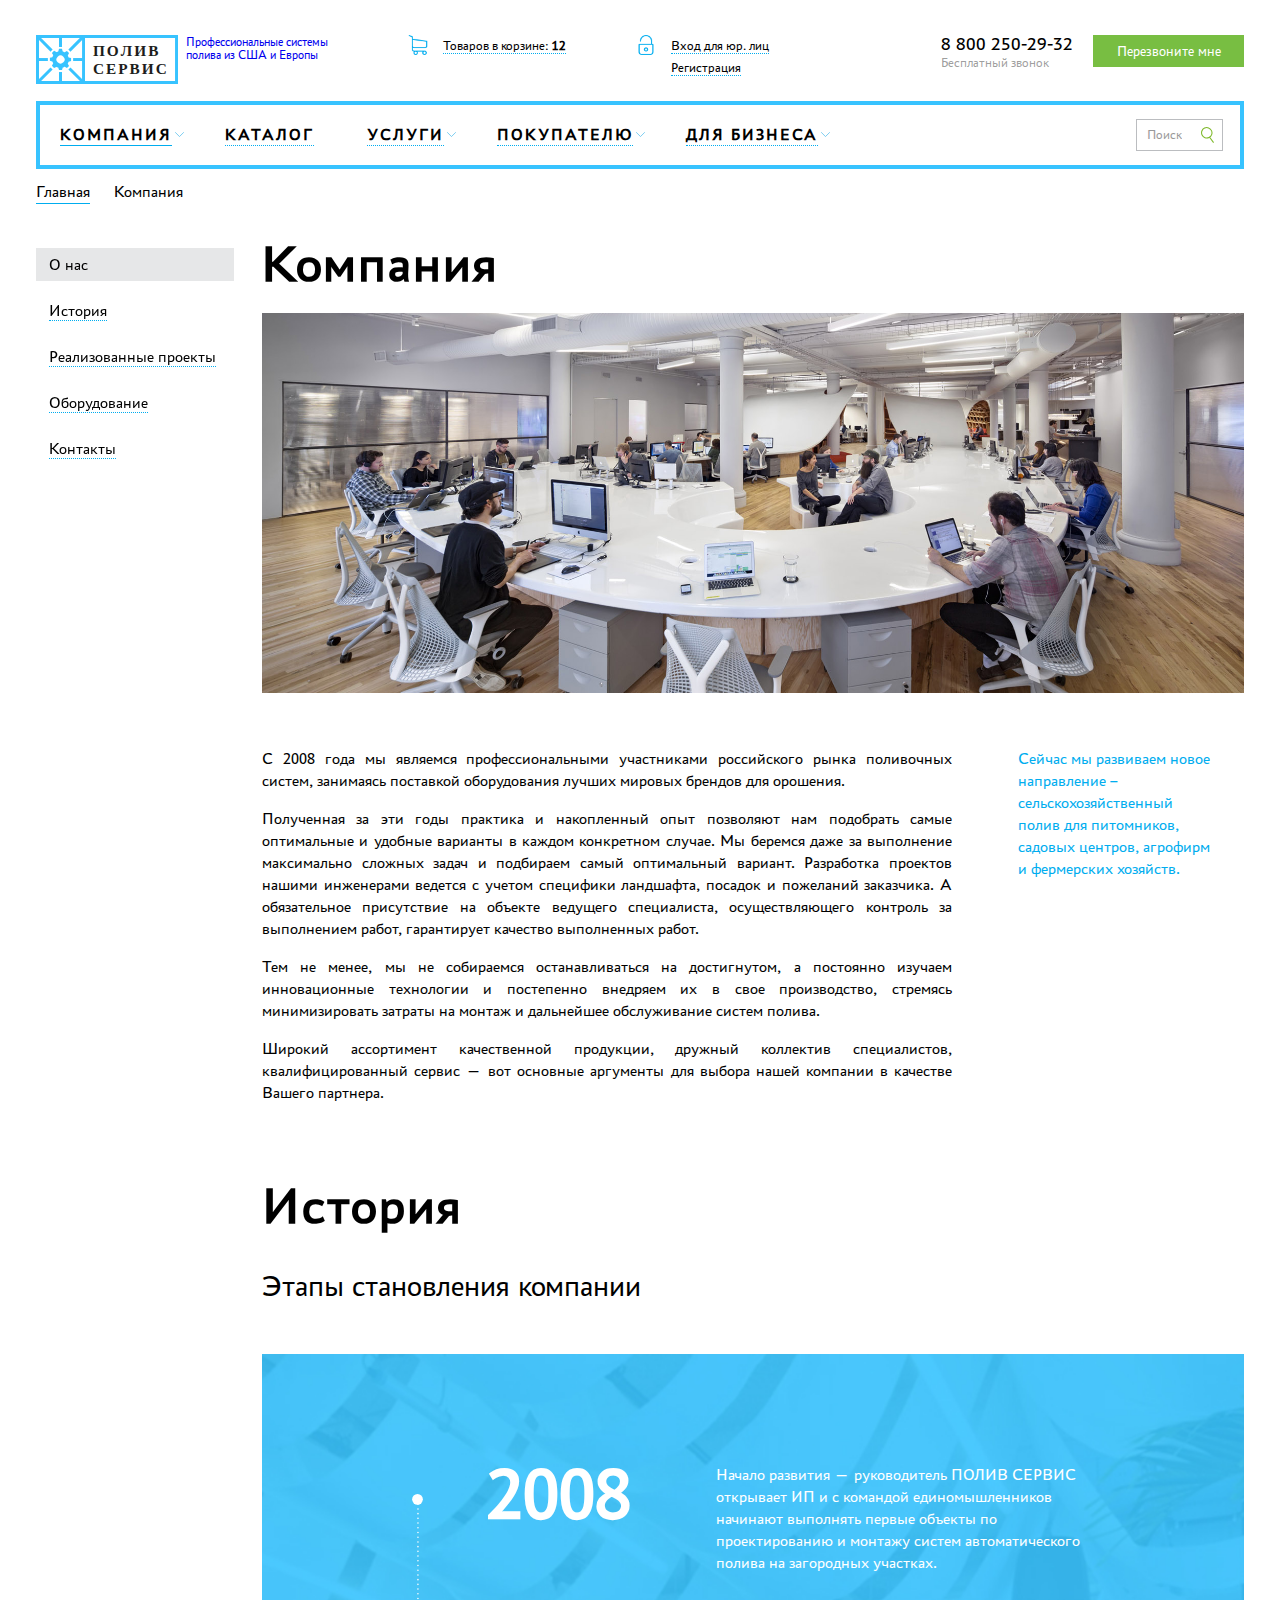
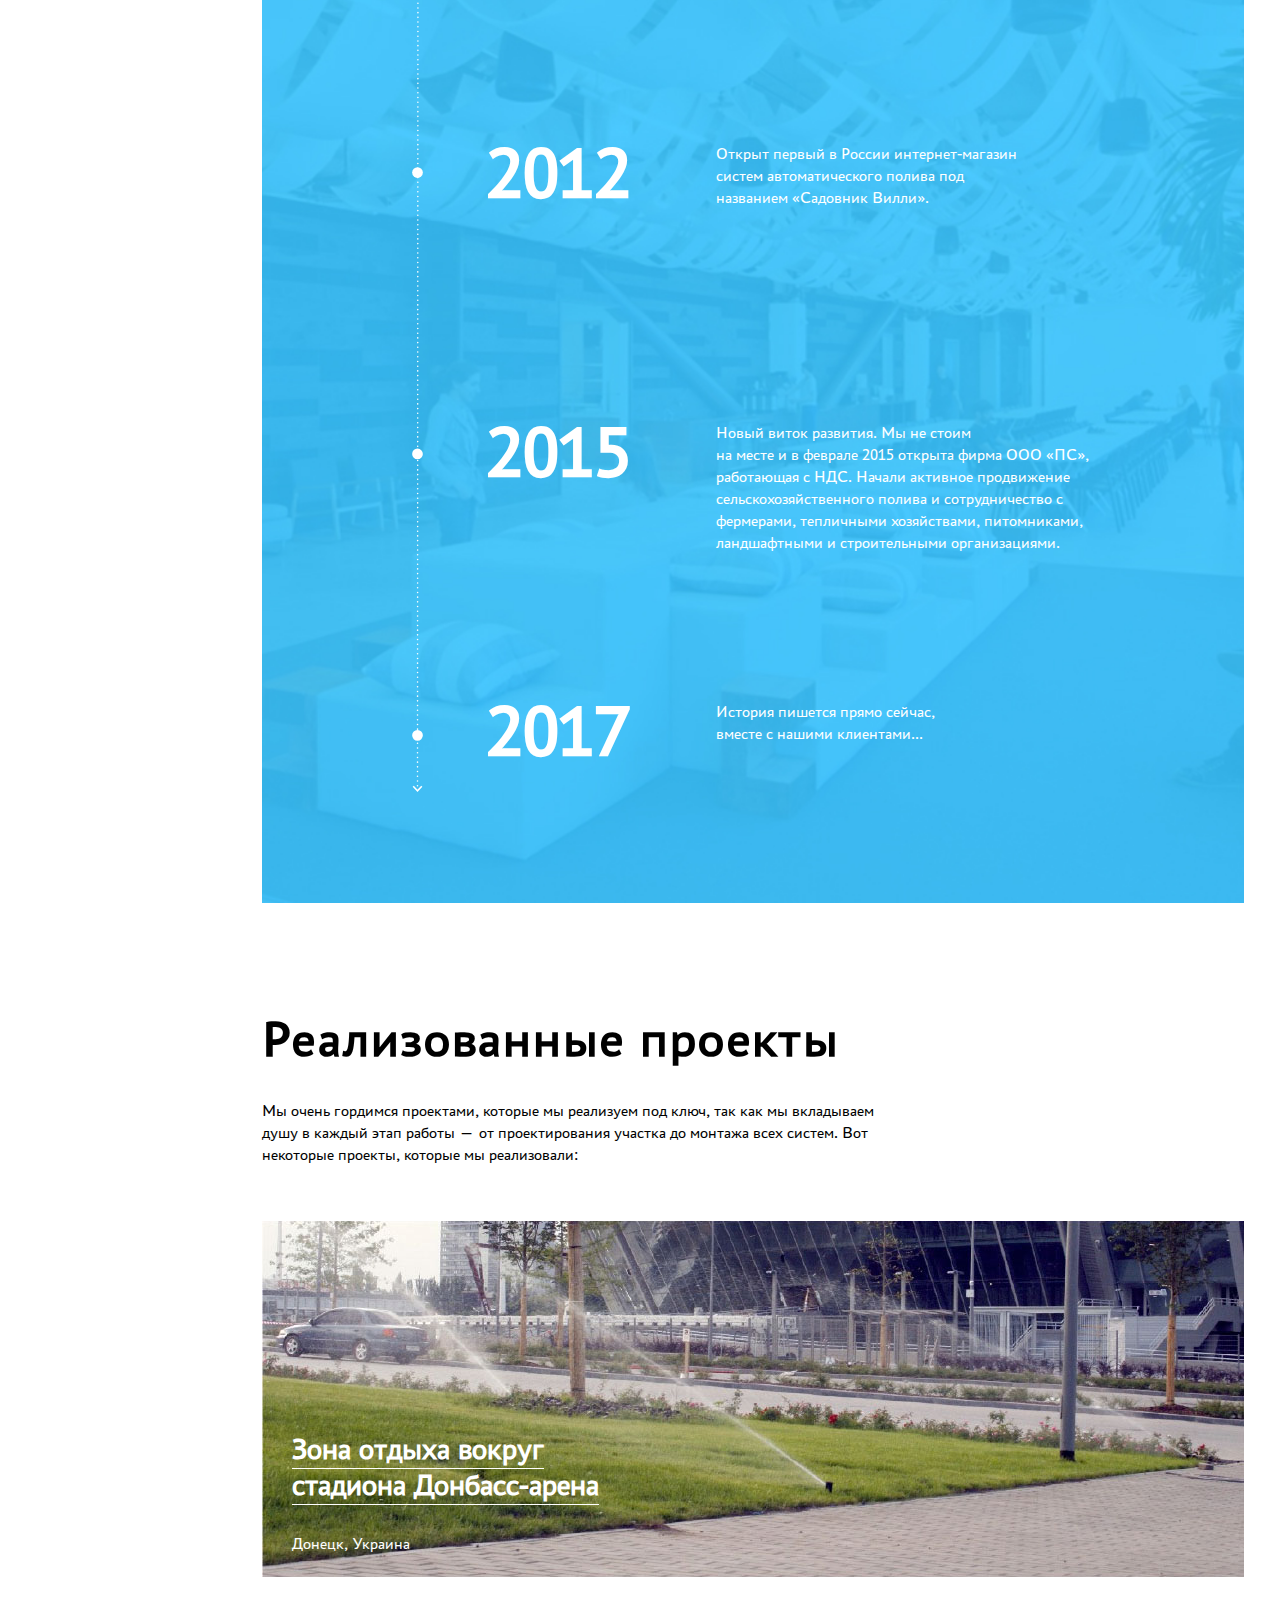
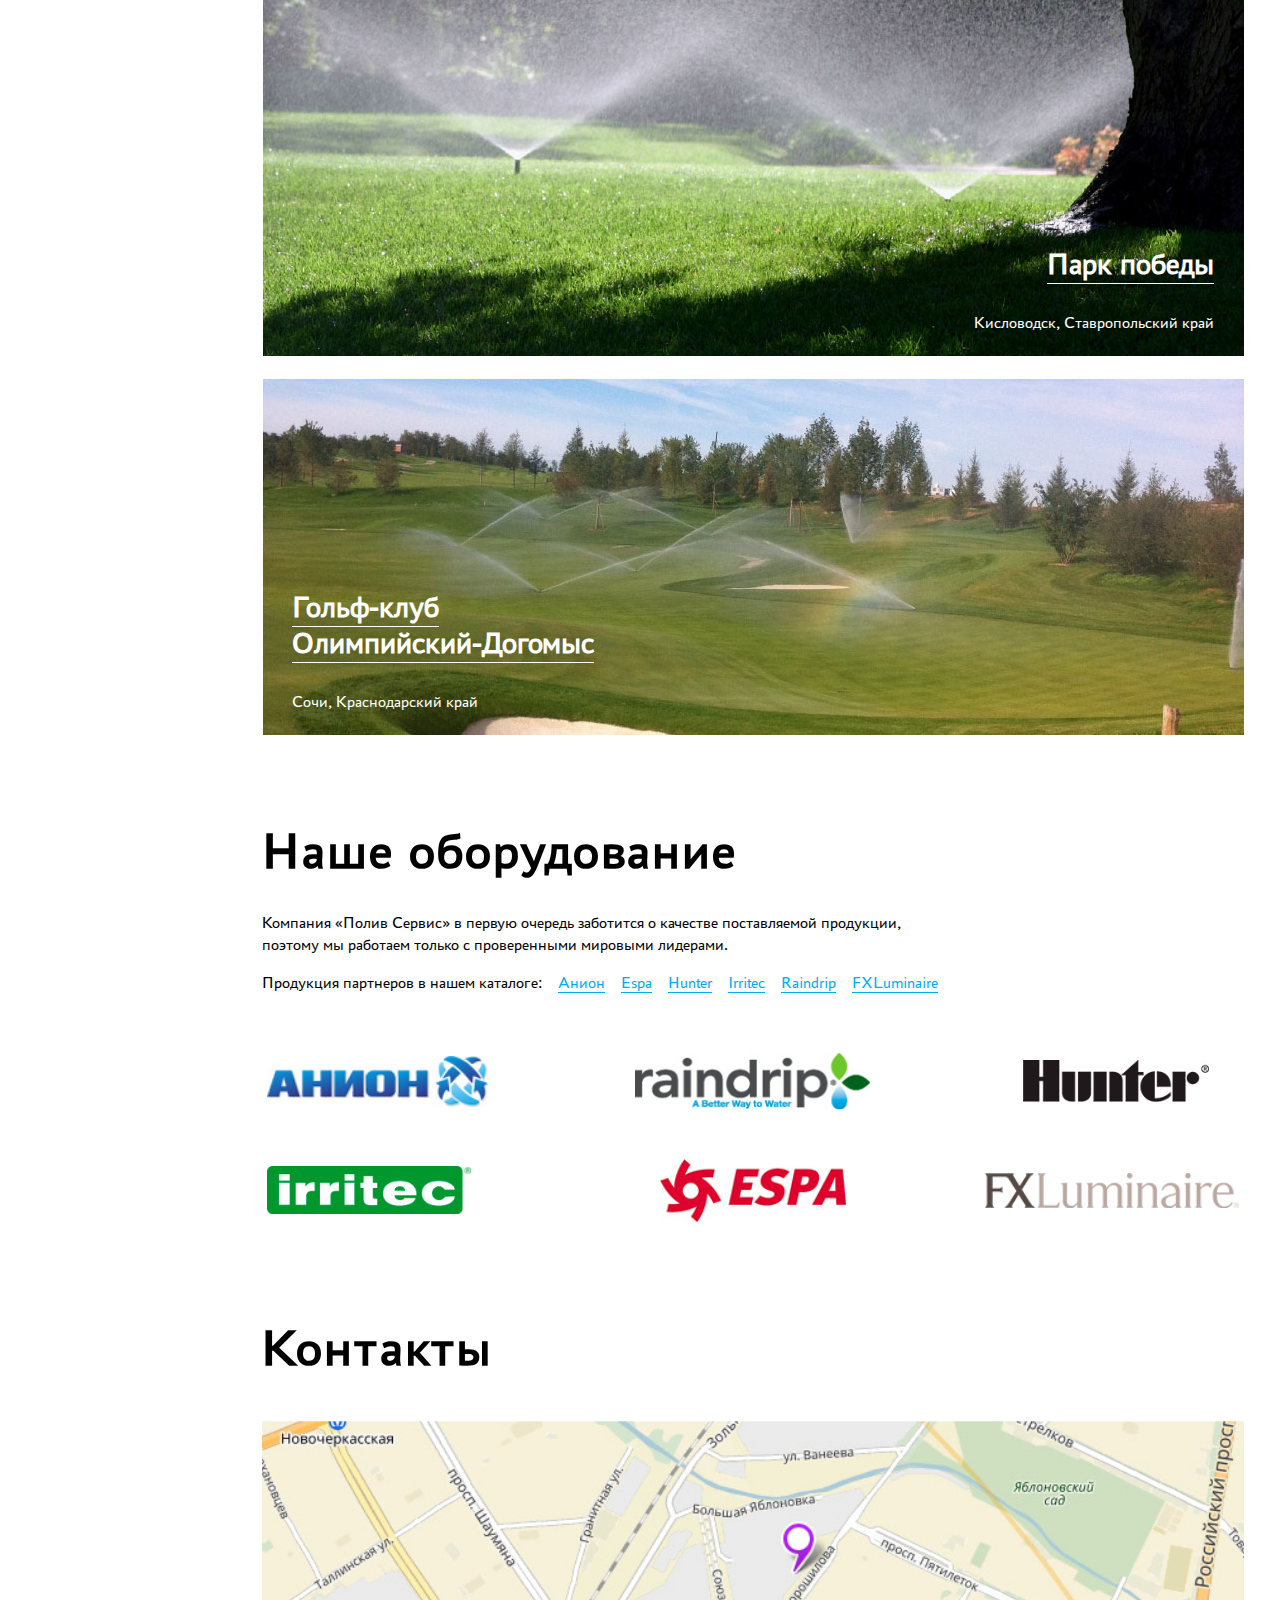
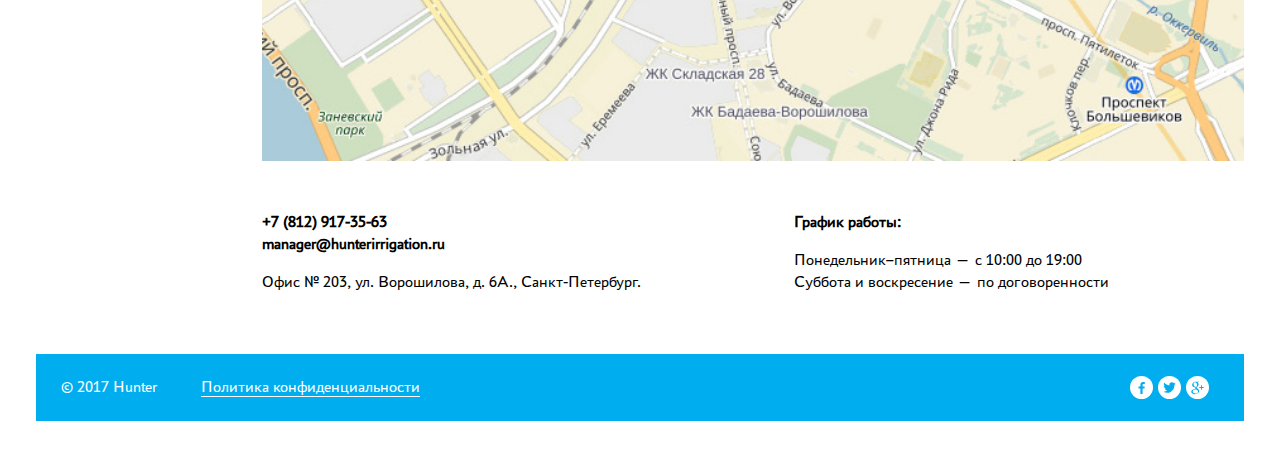
==== commit 9cf89999: "Cart adaptive" ====
--- a/company.html
+++ b/company.html
@@ -9,10 +9,10 @@
 <body>
   <header class="header wrapper">
     <div class="header__top">
-      <div class="logo">
+      <a href="index.html" class="logo">
         <img src="img/logo.svg" alt="Logo" class="logo__img" width="142" height="49">
         <p class="logo__text">Профессиональные системы полива из США и Европы</p>
-      </div>
+      </a>
       <div class="user">
         <a href="#" class="user__link user__link--cart"><span>Товаров в корзине: <b>12</b></span></a>
         <div class="user__login">
@@ -38,61 +38,76 @@
           <div class="menu__sublist-wrap">
             <ul class="menu__sublist">
               <li class="menu__subitem">
-                <a href="#" class="menu__sublink">Пункт 1</a>
-              </li>
-              <li class="menu__subitem">
-                <a href="#" class="menu__sublink">Пункт 2</a>
-              </li>
-              <li class="menu__subitem">
-                <a href="#" class="menu__sublink">Пункт 3</a>
+                <a href="#about" class="menu__sublink">О нас</a>
+              </li>
+              <li class="menu__subitem">
+                <a href="#history" class="menu__sublink">История</a>
+              </li>
+              <li class="menu__subitem">
+                <a href="#projects" class="menu__sublink">Реализованные проекты</a>
+              </li>
+              <li class="menu__subitem">
+                <a href="#facilities" class="menu__sublink">Оборудование</a>
+              </li>
+              <li class="menu__subitem">
+                <a href="#contacts" class="menu__sublink">Контакты</a>
               </li>
             </ul>
           </div>
         </li>
         <li class="menu__item">
-          <a href="#" class="menu__link">Каталог</a>
+          <a href="catalog.html" class="menu__link">Каталог</a>
         </li>
         <li class="menu__item">
-          <a href="#" class="menu__link">Услуги</a>
+          <a href="service.html" class="menu__link">Услуги</a>
           <input type="checkbox" name="menu" id="drop-3" class="menu__drop">
           <label for="drop-3" class="menu__arrow"><span class="visually-hidden">Выпадающее меню</span></label>
           <div class="menu__sublist-wrap">
             <ul class="menu__sublist">
               <li class="menu__subitem">
-                <a href="#" class="menu__sublink">Продажа</a>
-              </li>
-              <li class="menu__subitem">
-                <a href="#" class="menu__sublink">Проектирование</a>
-              </li>
-              <li class="menu__subitem">
-                <a href="#" class="menu__sublink">Монтаж</a>
-              </li>
-              <li class="menu__subitem">
-                <a href="#" class="menu__sublink">Обслуживание</a>
+                <a href="sell.html" class="menu__sublink">Продажа</a>
+              </li>
+              <li class="menu__subitem">
+                <a href="project.html" class="menu__sublink">Проектирование</a>
+              </li>
+              <li class="menu__subitem">
+                <a href="montage.html" class="menu__sublink">Монтаж</a>
+              </li>
+              <li class="menu__subitem">
+                <a href="support.html" class="menu__sublink">Обслуживание</a>
               </li>
             </ul>
           </div>
         </li>
         <li class="menu__item">
-          <a href="#" class="menu__link">Покупателю</a>
+          <a href="customer.html" class="menu__link">Покупателю</a>
           <input type="checkbox" name="menu" id="drop-4" class="menu__drop">
           <label for="drop-4" class="menu__arrow"><span class="visually-hidden">Выпадающее меню</span></label>
           <div class="menu__sublist-wrap">
             <ul class="menu__sublist">
               <li class="menu__subitem">
-                <a href="#" class="menu__sublink">Пункт 1</a>
-              </li>
-              <li class="menu__subitem">
-                <a href="#" class="menu__sublink">Пункт 2</a>
-              </li>
-              <li class="menu__subitem">
-                <a href="#" class="menu__sublink">Пункт 3</a>
+                <a href="customer.html#order" class="menu__sublink">Как заказать</a>
+              </li>
+              <li class="menu__subitem">
+                <a href="customer.html#delivery" class="menu__sublink">Оплата и доставка</a>
+              </li>
+              <li class="menu__subitem">
+                <a href="customer.html#warranty" class="menu__sublink">Гарантии</a>
+              </li>
+              <li class="menu__subitem">
+                <a href="customer.html#watering" class="menu__sublink">О поливе</a>
+              </li>
+              <li class="menu__subitem">
+                <a href="customer.html#rational" class="menu__sublink">Рациональный полив</a>
+              </li>
+              <li class="menu__subitem">
+                <a href="customer.html#contacts" class="menu__sublink">Контакты</a>
               </li>
             </ul>
           </div>
         </li>
         <li class="menu__item">
-          <a href="#" class="menu__link">Для бизнеса</a>
+          <a href="business.html" class="menu__link">Для бизнеса</a>
           <input type="checkbox" name="menu" id="drop-5" class="menu__drop">
           <label for="drop-5" class="menu__arrow"><span class="visually-hidden">Выпадающее меню</span></label>
           <div class="menu__sublist-wrap">
--- a/css/style.min.css
+++ b/css/style.min.css
@@ -1,3 +1,3 @@
 @font-face{font-weight:400;font-family:"PT Astra Sans";font-style:normal;src:url(../fonts/PTAstraSans-Regular.woff2) format("woff2"),url(../fonts/PTAstraSans-Regular.woff) format("woff")}@font-face{font-weight:400;font-family:"Open Sans";font-style:normal;src:url(../fonts/opensans.woff2) format("woff2"),url(../fonts/opensans.woff) format("woff")}@font-face{font-weight:400;font-family:"Minion Pro";font-style:normal;src:url(../fonts/MinionPro-Regular.woff2) format("woff2"),url(../fonts/MinionPro-Regular.woff) format("woff")}
 /*! normalize.css v4.1.1 | MIT License | github.com/necolas/normalize.css */
-@keyframes swiper-preloader-spin{to{transform:rotate(360deg)}}html{font-family:sans-serif;-ms-text-size-adjust:100%;-webkit-text-size-adjust:100%;box-sizing:border-box}body{margin:0;font-family:"PT Astra Sans","Arial",sans-serif;font-size:16px;line-height:22px;font-weight:400}.menu__item:hover .menu__sublist-wrap,article,aside,details,figcaption,figure,footer,header,main,menu,nav,section,summary{display:block}audio,canvas,progress,video{display:inline-block}audio:not([controls]){display:none;height:0}progress,sub,sup{vertical-align:baseline}[hidden],template{display:none}a{background-color:transparent;-webkit-text-decoration-skip:objects;text-decoration:none}a:active,a:hover{outline-width:0}abbr[title]{border-bottom:none;text-decoration:underline dotted}b,strong{font-weight:bolder}dfn{font-style:italic}h1{font-size:2em;margin:.67em 0}mark{background-color:#ff0;color:#000}small{font-size:80%}sub,sup{font-size:75%;line-height:0;position:relative}sub{bottom:-.25em}sup{top:-.5em}img{border-style:none;max-width:100%;height:auto}svg:not(:root){overflow:hidden}code,kbd,pre,samp{font-family:monospace,monospace;font-size:1em}figure{margin:1em 40px}hr{box-sizing:content-box;height:0;overflow:visible}button,input{margin:0;overflow:visible}select,textarea{font:inherit;margin:0}optgroup{font-weight:700}button,select{text-transform:none}[type=reset],[type=submit],button,html [type=button]{-webkit-appearance:button}[type=button]::-moz-focus-inner,[type=reset]::-moz-focus-inner,[type=submit]::-moz-focus-inner,button::-moz-focus-inner{border-style:none;padding:0}[type=button]:-moz-focusring,[type=reset]:-moz-focusring,[type=submit]:-moz-focusring,button:-moz-focusring{outline:1px dotted ButtonText}fieldset{border:1px solid silver;margin:0 2px;padding:.35em .625em .75em}legend{color:inherit;display:table;max-width:100%;white-space:normal}textarea{overflow:auto}[type=checkbox],[type=radio],legend{box-sizing:border-box;padding:0}[type=number]::-webkit-inner-spin-button,[type=number]::-webkit-outer-spin-button{height:auto}[type=search]{-webkit-appearance:textfield;outline-offset:-2px}[type=search]::-webkit-search-cancel-button,[type=search]::-webkit-search-decoration{-webkit-appearance:none}::-webkit-input-placeholder{color:inherit;opacity:.54}::-webkit-file-upload-button{-webkit-appearance:button;font:inherit}.visually-hidden{position:absolute;width:1px;height:1px;margin:-1px;border:0;padding:0;clip:rect(0 0 0 0);overflow:hidden}*,:after,:before{box-sizing:inherit}ul{margin:0;padding:0;list-style-type:none}button,input{font:inherit}button{cursor:pointer;border:0}.wrapper{width:1208px;margin:0 auto}.header__top,.logo{display:-ms-flexbox;display:flex;-ms-flex-align:start;align-items:flex-start}.header__top{padding-top:35px;padding-bottom:17px;-ms-flex-pack:justify;justify-content:space-between}.logo{-ms-flex-pack:start;justify-content:flex-start}.logo__text{margin:0 0 0 8px;width:150px;font-size:12px;line-height:1.1}.call{display:-ms-flexbox;display:flex;-ms-flex-pack:end;justify-content:flex-end;-ms-flex-align:stretch;align-items:stretch}.call__phone{color:#000;line-height:1;margin-right:100px}.call__phone--header{margin-right:20px}.call__phone--header .call__text{color:rgba(0,0,0,.4)}.call__number{margin:0;font-size:19px}.call__text{font-size:13px}.btn{background-color:#78be42;color:#fff;width:151px;height:32px;font-size:14px}.btn:active,.btn:hover{opacity:.8}.user{display:-ms-flexbox;display:flex;-ms-flex-pack:start;justify-content:flex-start;-ms-flex-align:start;align-items:flex-start;margin-right:100px}.user__link{display:block;color:#000;font-size:13px;padding-left:35px;position:relative}.title__sub a:active,.title__sub a:hover,.user__link span{border-bottom:1px dotted #00adef}.user__link:active span,.user__link:hover span{border-bottom:1px solid #00adef}.user__link::before{content:"";position:absolute;top:0;left:0;width:20px;height:20px;background-repeat:no-repeat;background-size:contain;background-position:center}.user__link--cart{margin-right:70px}.user__link--cart::before{background-image:url(../img/icon-cart.png)}.user__link--login::before{background-image:url(../img/icon-padlock.png)}.menu{display:-ms-flexbox;display:flex;-ms-flex-pack:justify;justify-content:space-between;-ms-flex-align:center;align-items:center;padding:14px 17px 14px 20px;border:4px solid #37c3ff}.menu__btn{display:none;width:30px;height:30px;outline:0;background-repeat:no-repeat;background-position:center;background-size:contain;background-color:transparent}.menu__list{display:-ms-flexbox;display:flex}.menu__link{color:#000;text-transform:uppercase;font-weight:700;letter-spacing:2px;padding-bottom:1px;border-bottom:1px dotted #00adef}.menu__link--active,.menu__link:active,.menu__link:hover{border-bottom:1px solid #00adef}.menu__item{margin-left:53px;position:relative}.menu__item:first-child{margin-left:0}.menu__drop{display:none}.menu__arrow{display:block;position:absolute;top:3px;right:-15px;width:15px;height:15px;background-image:url(../img/icon-arrow.svg);background-size:9px 5px;background-repeat:no-repeat;background-position:center}.menu__sublink{font-size:14px;color:#000;line-height:40px;display:block;width:100%;border-bottom:1px dotted #bbbdc0}.menu__sublink:active,.menu__sublink:hover{color:#00adef}.menu__subitem:last-child .menu__sublink{border-bottom:none}.menu__sublist-wrap{display:none;position:absolute;top:15px;left:50%;transform:translateX(-50%);z-index:5;padding-top:20px}.menu__sublist,.menu__sublist::after{background-color:#fff;border:1px solid #bbbdc0}.menu__sublist{padding:0 20px;min-width:166px}.menu__sublist::after{content:"";position:absolute;top:18px;left:50%;width:15px;height:15px;border-right:none;border-bottom:none;transform:rotate(45deg) translateX(-50%)}.search__wrap{display:-ms-flexbox;display:flex;-ms-flex-pack:end;justify-content:flex-end;-ms-flex-align:center;align-items:center;border:1px solid #bbbdc0}.search__input{border:0;padding:0 10px;width:55px;outline:0;font-size:13px}.search__input:-ms-input-placeholder{opacity:.4}.search__input::placeholder{opacity:.4}.promo,.search__btn{background-repeat:no-repeat;background-position:center}.search__btn{width:30px;height:30px;background-color:transparent;background-image:url(../img/icon-search.svg);background-size:13px 16px}.promo{min-height:470px;padding-top:115px;padding-left:75px;margin-top:23px;margin-bottom:65px;background-image:url(../img/bg-main.jpg);background-size:cover}.promo__h1{font-size:52px;line-height:66px;color:#fff;font-weight:700;margin:0;letter-spacing:2px}.promo__h1 span{letter-spacing:8px;border-bottom:1px solid #fff}.promo__text{position:relative;max-width:455px}.promo__link{position:absolute;top:98%;left:96%;font-size:15px;color:#fff;text-align:center;line-height:31px;width:106px;background-color:#78be42}.promo__link:active,.promo__link:hover{opacity:.8}.catalog{margin-bottom:67px}.catalog__wrap{display:-ms-flexbox;display:flex;-ms-flex-pack:justify;justify-content:space-between;-ms-flex-align:start;align-items:flex-start;padding:45px 90px 48px 30px;background-image:url(../img/bg-main-blue.png);background-repeat:no-repeat;background-position:center;background-size:cover}.catalog__link{display:block;color:#fff;font-size:19px;line-height:40px;font-family:"Open Sans","Arial",sans-serif}.catalog__link span{border-bottom:1px dotted #fff}.catalog__link:active span,.catalog__link:hover span,.title-h3 span{border-bottom:1px solid #fff}.catalog__list{padding-right:10px}.title-h2,h2{font-size:52px;line-height:1.2;margin-top:0;margin-bottom:18px;letter-spacing:2px}.title-h3,.title-h3-norm,h3{font-size:30px;line-height:36px}.title-h3{color:#fff;font-weight:700}.title-h3 span{padding-bottom:2px}.title-h3-norm,h3{font-weight:400}.title__sub{max-width:650px}.title__sub--wide{max-width:none}.title__sub a{color:#00adef;margin-left:15px}.service{margin-bottom:70px}.service--app{margin-bottom:83px}.service__item{display:-ms-flexbox;display:flex;-ms-flex-pack:center;justify-content:center;-ms-flex-align:center;align-items:center;position:relative;overflow:hidden;width:390px;height:290px}.service__item--wide{width:100%}.service__item--tall{height:595px}.service__item--bottom{margin-top:auto}.service__item--bottom-app{height:216px;margin-top:auto}.service__item--application{height:368px}.service__item:active,.service__item:hover{outline:6px solid #00adef;outline-offset:-6px}.service__list,.service__wrap{display:-ms-flexbox;display:flex;-ms-flex-pack:justify;justify-content:space-between;-ms-flex-align:stretch;align-items:stretch;width:100%}.service__wrap{-ms-flex-wrap:wrap;flex-wrap:wrap;width:795px}.service__title{max-width:250px;margin:0;position:absolute;bottom:30px;left:30px;letter-spacing:1px}.service__img{display:block;max-width:none;min-width:100%;min-height:290px}.service__img--wide{width:795px;height:auto}.service__img--tall{height:595px;width:auto}.service__img--application{height:368px;width:auto}.service__h2{margin-bottom:35px}.brief{margin-bottom:70px}.brief__form{padding:60px 40px 60px 50px;border:6px solid #00adef}.brief__content,.brief__wrap{display:-ms-flexbox;display:flex;-ms-flex-pack:start;justify-content:flex-start}.brief__content{-ms-flex-wrap:wrap;flex-wrap:wrap}.brief__label{display:block;padding-bottom:8px}.brief__label--radio{cursor:pointer;position:relative;margin-right:25px;padding-left:33px}.brief__label--radio span{border-bottom:1px dotted #00adef}.brief__label--radio:active span,.brief__label--radio:hover span,.title__sub a{border-bottom:1px solid #00adef}.brief__label--radio::before{content:"";position:absolute;top:0;left:0;width:26px;height:26px;border:1px solid #00adef}.brief__label--radio::after{display:none;content:"";position:absolute;top:7px;left:7px;width:12px;height:12px;background-color:#78be42}.brief__label--source{cursor:pointer}.brief__label--source:active,.brief__label--source:hover{color:#78be42}.brief__input{width:189px;height:26px;border:1px solid #00adef;margin-right:37px;padding:0 10px}.brief__comment{display:block;font-size:12px;line-height:14px;color:#bbbdc0;padding-top:12px;max-width:155px}.brief__comment--margin{margin-bottom:35px}.brief__comment--radio{padding-top:5px}.brief__area{display:block;border:1px solid #00adef;padding:10px;width:641px;height:104px;margin-right:38px}.brief__btn{font-size:22px;line-height:27px;width:225px;min-height:51px;margin-top:auto}.brief__field{position:relative}.brief__field--wide{margin-top:-38px}.brief__drop,.brief__file,.brief__radio{display:none}.brief__drop:checked~.brief__source,.brief__radio:checked+.brief__label--radio::after{display:block}.brief__select,.brief__source{width:188px;border:1px solid #00adef}.brief__select{color:#bbbdc0;height:26px;padding-left:10px;margin-right:38px;background-image:url(../img/icon-select.svg);background-repeat:no-repeat;background-size:8px 5px;background-position:96% center;cursor:pointer;display:block}.brief__source{display:none;position:absolute;top:53px;left:0;padding:0 10px;background-color:#fff;border-top:none;z-index:5}.brief__upload{display:block;width:188px;height:25px;background-color:#f1f2f2;padding-left:10px;background-image:url(../img/icon-plus.svg);background-repeat:no-repeat;background-size:13px 13px;background-position:96% center;cursor:pointer}.swiper-container{margin-left:auto;margin-right:auto;position:relative;overflow:hidden;z-index:1}.swiper-container-no-flexbox .swiper-slide{float:left}.swiper-container-vertical>.swiper-wrapper{-ms-flex-direction:column;flex-direction:column}.swiper-slide,.swiper-wrapper{width:100%;height:100%;position:relative}.swiper-wrapper{z-index:1;display:-ms-flexbox;display:flex;transition-property:transform;box-sizing:content-box}.swiper-container-android .swiper-slide,.swiper-wrapper{transform:translate3d(0,0,0)}.swiper-container-multirow>.swiper-wrapper{-webkit-box-lines:multiple;-moz-box-lines:multiple;-ms-flex-wrap:wrap;flex-wrap:wrap}.swiper-container-free-mode>.swiper-wrapper{transition-timing-function:ease-out;margin:0 auto}.swiper-slide{-webkit-flex-shrink:0;-ms-flex:0 0 auto;-ms-flex-negative:0;flex-shrink:0}.swiper-container-autoheight,.swiper-container-autoheight .swiper-slide{height:auto}.swiper-container-autoheight .swiper-wrapper{-ms-flex-align:start;align-items:flex-start;transition-property:transform,height}.swiper-container .swiper-notification{position:absolute;left:0;top:0;pointer-events:none;opacity:0;z-index:-1000}.swiper-wp8-horizontal{-ms-touch-action:pan-y;touch-action:pan-y}.swiper-wp8-vertical{-ms-touch-action:pan-x;touch-action:pan-x}.swiper-button-next,.swiper-button-prev{position:absolute;top:45%;width:26px;height:72px;margin-top:-22px;z-index:10;cursor:pointer;background-color:#fff;background-size:26px 41px;background-position:center;background-repeat:no-repeat}.swiper-button-next.swiper-button-disabled,.swiper-button-prev.swiper-button-disabled{opacity:.35;cursor:auto;pointer-events:none}.swiper-button-prev,.swiper-container-rtl .swiper-button-next{left:0;right:auto}.swiper-button-prev,.swiper-button-prev.swiper-button-black,.swiper-button-prev.swiper-button-white,.swiper-container-rtl .swiper-button-next,.swiper-container-rtl .swiper-button-next.swiper-button-black,.swiper-container-rtl .swiper-button-next.swiper-button-white{background-image:url(../img/icon-arrow-next.svg);transform:rotate(180deg)}.swiper-button-next,.swiper-container-rtl .swiper-button-prev{background-image:url(../img/icon-arrow-next.svg);right:0;left:auto}.swiper-button-next.swiper-button-black,.swiper-button-next.swiper-button-white,.swiper-container-rtl .swiper-button-prev.swiper-button-black,.swiper-container-rtl .swiper-button-prev.swiper-button-white{background-image:url(../img/icon-arrow-next.svg)}.swiper-pagination{position:absolute;text-align:center;transition:300ms;transform:translate3d(0,0,0);z-index:10}.swiper-pagination.swiper-pagination-hidden{opacity:0}.swiper-container-horizontal>.swiper-pagination-bullets,.swiper-pagination-custom,.swiper-pagination-fraction{bottom:10px;left:0;width:100%}.swiper-pagination-bullet{width:8px;height:8px;display:inline-block;border-radius:100%;background:#000;opacity:.2}button.swiper-pagination-bullet{border:0;margin:0;padding:0;box-shadow:none;-moz-appearance:none;-ms-appearance:none;-webkit-appearance:none;appearance:none}.swiper-pagination-clickable .swiper-pagination-bullet{cursor:pointer}.swiper-pagination-white .swiper-pagination-bullet,.swiper-pagination-white .swiper-pagination-bullet-active{background:#fff}.swiper-pagination-bullet-active{opacity:1;background:#007aff}.swiper-pagination-black .swiper-pagination-bullet-active{background:#000}.swiper-container-vertical>.swiper-pagination-bullets{right:10px;top:50%;transform:translate3d(0,-50%,0)}.swiper-container-vertical>.swiper-pagination-bullets .swiper-pagination-bullet{margin:5px 0;display:block}.swiper-container-horizontal>.swiper-pagination-bullets .swiper-pagination-bullet{margin:0 5px}.swiper-pagination-progress{background:rgba(0,0,0,.25);position:absolute}.swiper-pagination-progress .swiper-pagination-progressbar{background:#007aff;position:absolute;left:0;top:0;width:100%;height:100%;transform:scale(0);transform-origin:left top}.swiper-container-rtl .swiper-pagination-progress .swiper-pagination-progressbar{transform-origin:right top}.swiper-container-horizontal>.swiper-pagination-progress{width:100%;height:4px;left:0;top:0}.swiper-container-vertical>.swiper-pagination-progress{width:4px;height:100%;left:0;top:0}.swiper-pagination-progress.swiper-pagination-white{background:rgba(255,255,255,.5)}.swiper-pagination-progress.swiper-pagination-white .swiper-pagination-progressbar{background:#fff}.swiper-pagination-progress.swiper-pagination-black .swiper-pagination-progressbar{background:#000}.swiper-container-3d{-o-perspective:1200px;perspective:1200px}.swiper-container-3d .swiper-cube-shadow,.swiper-container-3d .swiper-slide,.swiper-container-3d .swiper-slide-shadow-bottom,.swiper-container-3d .swiper-slide-shadow-left,.swiper-container-3d .swiper-slide-shadow-right,.swiper-container-3d .swiper-slide-shadow-top,.swiper-container-3d .swiper-wrapper{transform-style:preserve-3d}.swiper-container-3d .swiper-slide-shadow-bottom,.swiper-container-3d .swiper-slide-shadow-left,.swiper-container-3d .swiper-slide-shadow-right,.swiper-container-3d .swiper-slide-shadow-top{position:absolute;left:0;top:0;width:100%;height:100%;pointer-events:none;z-index:10}.swiper-container-3d .swiper-slide-shadow-left{background-image:linear-gradient(to left,rgba(0,0,0,.5),transparent)}.swiper-container-3d .swiper-slide-shadow-right{background-image:linear-gradient(to right,rgba(0,0,0,.5),transparent)}.swiper-container-3d .swiper-slide-shadow-top{background-image:linear-gradient(to top,rgba(0,0,0,.5),transparent)}.swiper-container-3d .swiper-slide-shadow-bottom{background-image:linear-gradient(to bottom,rgba(0,0,0,.5),transparent)}.swiper-container-coverflow .swiper-wrapper,.swiper-container-flip .swiper-wrapper{-ms-perspective:1200px}.swiper-container-cube,.swiper-container-flip{overflow:visible}.swiper-container-cube .swiper-slide,.swiper-container-flip .swiper-slide{pointer-events:none;-webkit-backface-visibility:hidden;backface-visibility:hidden;z-index:1}.swiper-container-cube .swiper-slide .swiper-slide,.swiper-container-flip .swiper-slide .swiper-slide{pointer-events:none}.swiper-container-cube .swiper-slide-active .swiper-slide-active,.swiper-container-flip .swiper-slide-active,.swiper-container-flip .swiper-slide-active .swiper-slide-active{pointer-events:auto}.swiper-container-cube .swiper-slide-shadow-bottom,.swiper-container-cube .swiper-slide-shadow-left,.swiper-container-cube .swiper-slide-shadow-right,.swiper-container-cube .swiper-slide-shadow-top,.swiper-container-flip .swiper-slide-shadow-bottom,.swiper-container-flip .swiper-slide-shadow-left,.swiper-container-flip .swiper-slide-shadow-right,.swiper-container-flip .swiper-slide-shadow-top{z-index:0;-webkit-backface-visibility:hidden;backface-visibility:hidden}.swiper-container-cube .swiper-slide{visibility:hidden;transform-origin:0 0;width:100%;height:100%}.swiper-container-cube.swiper-container-rtl .swiper-slide{transform-origin:100% 0}.swiper-container-cube .swiper-slide-active,.swiper-container-cube .swiper-slide-next,.swiper-container-cube .swiper-slide-next+.swiper-slide,.swiper-container-cube .swiper-slide-prev{pointer-events:auto;visibility:visible}.swiper-container-cube .swiper-cube-shadow{position:absolute;left:0;bottom:0;width:100%;height:100%;background:#000;opacity:.6;filter:blur(50px);z-index:0}.swiper-container-fade.swiper-container-free-mode .swiper-slide{transition-timing-function:ease-out}.swiper-container-fade .swiper-slide{pointer-events:none;transition-property:opacity}.swiper-container-fade .swiper-slide .swiper-slide{pointer-events:none}.swiper-container-fade .swiper-slide-active,.swiper-container-fade .swiper-slide-active .swiper-slide-active{pointer-events:auto}.swiper-zoom-container{width:100%;height:100%;display:-ms-flexbox;display:flex;-ms-flex-pack:center;justify-content:center;-ms-flex-align:center;align-items:center;text-align:center}.swiper-zoom-container>canvas,.swiper-zoom-container>img,.swiper-zoom-container>svg{max-width:100%;max-height:100%;object-fit:contain}.swiper-scrollbar{border-radius:10px;position:relative;-ms-touch-action:none;background:rgba(0,0,0,.1)}.swiper-container-horizontal>.swiper-scrollbar{position:absolute;left:1%;bottom:3px;z-index:50;height:5px;width:98%}.swiper-container-vertical>.swiper-scrollbar{position:absolute;right:3px;top:1%;z-index:50;width:5px;height:98%}.swiper-scrollbar-drag{height:100%;width:100%;position:relative;background:rgba(0,0,0,.5);border-radius:10px;left:0;top:0}.swiper-scrollbar-cursor-drag{cursor:move}.swiper-lazy-preloader{width:42px;height:42px;position:absolute;left:50%;top:50%;margin-left:-21px;margin-top:-21px;z-index:10;transform-origin:50%;animation:swiper-preloader-spin 1s steps(12,end) infinite}.swiper-lazy-preloader:after{display:block;content:"";width:100%;height:100%;background-image:url("data:image/svg+xml;charset=utf-8,%3Csvg%20viewBox%3D'0%200%20120%20120'%20xmlns%3D'http%3A%2F%2Fwww.w3.org%2F2000%2Fsvg'%20xmlns%3Axlink%3D'http%3A%2F%2Fwww.w3.org%2F1999%2Fxlink'%3E%3Cdefs%3E%3Cline%20id%3D'l'%20x1%3D'60'%20x2%3D'60'%20y1%3D'7'%20y2%3D'27'%20stroke%3D'%236c6c6c'%20stroke-width%3D'11'%20stroke-linecap%3D'round'%2F%3E%3C%2Fdefs%3E%3Cg%3E%3Cuse%20xlink%3Ahref%3D'%23l'%20opacity%3D'.27'%2F%3E%3Cuse%20xlink%3Ahref%3D'%23l'%20opacity%3D'.27'%20transform%3D'rotate(30%2060%2C60)'%2F%3E%3Cuse%20xlink%3Ahref%3D'%23l'%20opacity%3D'.27'%20transform%3D'rotate(60%2060%2C60)'%2F%3E%3Cuse%20xlink%3Ahref%3D'%23l'%20opacity%3D'.27'%20transform%3D'rotate(90%2060%2C60)'%2F%3E%3Cuse%20xlink%3Ahref%3D'%23l'%20opacity%3D'.27'%20transform%3D'rotate(120%2060%2C60)'%2F%3E%3Cuse%20xlink%3Ahref%3D'%23l'%20opacity%3D'.27'%20transform%3D'rotate(150%2060%2C60)'%2F%3E%3Cuse%20xlink%3Ahref%3D'%23l'%20opacity%3D'.37'%20transform%3D'rotate(180%2060%2C60)'%2F%3E%3Cuse%20xlink%3Ahref%3D'%23l'%20opacity%3D'.46'%20transform%3D'rotate(210%2060%2C60)'%2F%3E%3Cuse%20xlink%3Ahref%3D'%23l'%20opacity%3D'.56'%20transform%3D'rotate(240%2060%2C60)'%2F%3E%3Cuse%20xlink%3Ahref%3D'%23l'%20opacity%3D'.66'%20transform%3D'rotate(270%2060%2C60)'%2F%3E%3Cuse%20xlink%3Ahref%3D'%23l'%20opacity%3D'.75'%20transform%3D'rotate(300%2060%2C60)'%2F%3E%3Cuse%20xlink%3Ahref%3D'%23l'%20opacity%3D'.85'%20transform%3D'rotate(330%2060%2C60)'%2F%3E%3C%2Fg%3E%3C%2Fsvg%3E");background-position:50%;background-size:100%;background-repeat:no-repeat}.swiper-lazy-preloader-white:after{background-image:url("data:image/svg+xml;charset=utf-8,%3Csvg%20viewBox%3D'0%200%20120%20120'%20xmlns%3D'http%3A%2F%2Fwww.w3.org%2F2000%2Fsvg'%20xmlns%3Axlink%3D'http%3A%2F%2Fwww.w3.org%2F1999%2Fxlink'%3E%3Cdefs%3E%3Cline%20id%3D'l'%20x1%3D'60'%20x2%3D'60'%20y1%3D'7'%20y2%3D'27'%20stroke%3D'%23fff'%20stroke-width%3D'11'%20stroke-linecap%3D'round'%2F%3E%3C%2Fdefs%3E%3Cg%3E%3Cuse%20xlink%3Ahref%3D'%23l'%20opacity%3D'.27'%2F%3E%3Cuse%20xlink%3Ahref%3D'%23l'%20opacity%3D'.27'%20transform%3D'rotate(30%2060%2C60)'%2F%3E%3Cuse%20xlink%3Ahref%3D'%23l'%20opacity%3D'.27'%20transform%3D'rotate(60%2060%2C60)'%2F%3E%3Cuse%20xlink%3Ahref%3D'%23l'%20opacity%3D'.27'%20transform%3D'rotate(90%2060%2C60)'%2F%3E%3Cuse%20xlink%3Ahref%3D'%23l'%20opacity%3D'.27'%20transform%3D'rotate(120%2060%2C60)'%2F%3E%3Cuse%20xlink%3Ahref%3D'%23l'%20opacity%3D'.27'%20transform%3D'rotate(150%2060%2C60)'%2F%3E%3Cuse%20xlink%3Ahref%3D'%23l'%20opacity%3D'.37'%20transform%3D'rotate(180%2060%2C60)'%2F%3E%3Cuse%20xlink%3Ahref%3D'%23l'%20opacity%3D'.46'%20transform%3D'rotate(210%2060%2C60)'%2F%3E%3Cuse%20xlink%3Ahref%3D'%23l'%20opacity%3D'.56'%20transform%3D'rotate(240%2060%2C60)'%2F%3E%3Cuse%20xlink%3Ahref%3D'%23l'%20opacity%3D'.66'%20transform%3D'rotate(270%2060%2C60)'%2F%3E%3Cuse%20xlink%3Ahref%3D'%23l'%20opacity%3D'.75'%20transform%3D'rotate(300%2060%2C60)'%2F%3E%3Cuse%20xlink%3Ahref%3D'%23l'%20opacity%3D'.85'%20transform%3D'rotate(330%2060%2C60)'%2F%3E%3C%2Fg%3E%3C%2Fsvg%3E")}.brand{width:1230px;margin:0 auto 65px}.brand__slider{margin-top:45px;padding-left:12px;padding-right:12px;outline:7px solid #00adef;outline-offset:-19px}.brand__slide{max-width:240px;height:212px;display:-ms-flexbox;display:flex;-ms-flex-pack:center;justify-content:center;-ms-flex-align:center;align-items:center}.brand__title{padding-left:11px}.contacts{margin-bottom:28px}.contacts__map{width:100%;height:266px;margin-top:40px;background-image:url(../img/map.png);background-repeat:no-repeat;background-position:center;background-size:cover}.contacts__wrap{display:-ms-flexbox;display:flex;-ms-flex-pack:justify;justify-content:space-between;-ms-flex-align:center;align-items:center;padding-left:20px}.contacts__wrap--left{padding-left:0;padding-top:45px}.contacts__text{font-style:normal;line-height:19px}.contacts__info{padding-top:20px;margin-top:16px}.contacts__link{display:block;font-weight:700;font-style:normal;color:#000}.contacts__link:last-of-type{margin-bottom:16px}.contacts__block{font-style:normal;padding-right:135px}.about__wrap p,.contacts__address{margin-top:0}.footer{margin-bottom:36px;background-color:#00adef;color:#fff;display:-ms-flexbox;display:flex;-ms-flex-pack:justify;justify-content:space-between;-ms-flex-align:center;align-items:center;min-height:67px;padding:20px 35px 20px 25px}.footer__link{color:#fff;margin-left:40px;border-bottom:1px solid #fff}.footer__link:active,.footer__link:hover{border-bottom:1px dotted #fff}.social,.social__link{display:-ms-flexbox;display:flex;-ms-flex-align:center;align-items:center}.social__link{-ms-flex-pack:center;justify-content:center;background-color:#fff;border-radius:50%;margin-left:5px;width:23px;height:23px;overflow:hidden}.social__link:active img,.social__link:hover img{transform:scale(1.1)}.social__link:first-child .social__img{width:35px;height:35px}.social__img{max-width:none}.arcticmodal-container,.arcticmodal-overlay{position:fixed;left:0;top:0;right:0;bottom:0;z-index:1000}.arcticmodal-container{overflow:auto;margin:0;padding:0;border:0;border-collapse:collapse}:first-child+html .arcticmodal-container{height:100%}.arcticmodal-container_i{height:100%;margin:0 auto}.arcticmodal-container_i2{padding:24px;margin:0;border:0;vertical-align:middle}.arcticmodal-error{padding:20px;border-radius:10px;background:#000;color:#fff}.arcticmodal-loading{width:80px;height:80px;border-radius:10px;background:#000 url(loading.gif) no-repeat 50% 50%}.modal{position:absolute;top:0;left:0;display:-ms-flexbox;display:flex;-ms-flex-pack:center;justify-content:center;-ms-flex-align:center;align-items:center;width:100%;min-height:100vh;background-color:#00adef;border:35px solid #fff;color:#fff;z-index:20}.modal__close{position:absolute;top:20px;right:20px;width:26px;height:26px;cursor:pointer;border:0;background-color:transparent;background-image:url(../img/icon-cross.svg);background-repeat:no-repeat;background-size:cover;background-position:center;outline:0}.modal__content{width:302px}.modal__title{font-size:52px;line-height:52px;font-weight:700}.modal__btn{width:224px;height:35px}.modal__form{margin-top:50px}.modal__field{position:relative}.modal__label{position:absolute;top:-5px;left:0;opacity:.5;z-index:-1;transition:ease-out .2s}.modal__input{width:100%;margin-bottom:33px;background-color:transparent;border:0;outline:0;color:#fff;border-bottom:4px solid #fff}.modal__input--phone{width:172px}.modal__input:focus+.modal__label{top:-25px;transition:ease-out .2s}.breadcrumbs{padding-top:15px;margin-bottom:40px}.breadcrumbs__link{color:#000;padding-bottom:2px;margin-right:20px;border-bottom:1px solid #00adef}.breadcrumbs__link:active,.breadcrumbs__link:hover,.sidebar__link span{border-bottom:1px dotted #00adef}.breadcrumbs__link--active,.breadcrumbs__link--active:active,.breadcrumbs__link--active:hover,.sidebar__link--active span{border-bottom:none}.sidebar{width:198px;position:fixed}.sidebar__link{display:block;line-height:33px;color:#000;padding:0 13px}.sidebar__link--active{background-color:#e6e7e8}.main{width:982px;margin-left:auto}.about{margin-bottom:100px}.about__figure,.about__text{display:-ms-flexbox;display:flex}.about__figure{padding:0;width:100%;height:380px;overflow:hidden;margin:0 0 65px;-ms-flex-pack:center;justify-content:center;-ms-flex-align:center;align-items:center}.about__text{-ms-flex-pack:justify;justify-content:space-between;-ms-flex-align:start;align-items:flex-start}.about__wrap{width:690px;text-align:justify}.about__aside{width:226px;color:#00adef;padding-right:30px}.history{margin-bottom:115px}.history__block{padding-top:115px;padding-left:225px;position:relative;background-image:url(../img/company-history.jpg);background-repeat:no-repeat;background-size:cover;background-position:center}.history__block::after{content:"";position:absolute;top:140px;left:150px;width:11px;height:898px;background-image:url(../img/line.svg);background-repeat:no-repeat;background-size:contain}.history__list{color:#fff}.history__list .history__year,.history__list span{font-size:72px;line-height:1;font-weight:700;margin-right:80px;margin-bottom:230px}.history__list .history__text,.history__list p{width:377px;margin-top:0}.history__list .history__item:last-child .history__year,.history__list .history__item:last-child span{margin-bottom:145px}.history__item{display:-ms-flexbox;display:flex;-ms-flex-pack:start;justify-content:flex-start;-ms-flex-align:start;align-items:flex-start}.projects{margin-bottom:100px}.projects__list{margin-top:50px}.projects__item{position:relative;width:100%;height:356px;overflow:hidden;display:-ms-flexbox;display:flex;-ms-flex-pack:center;justify-content:center;-ms-flex-align:center;align-items:center;margin-bottom:23px}.projects__text{position:absolute;bottom:25px;left:30px;max-width:340px}.projects__text--right{left:auto;right:30px;text-align:right}.projects__place{color:#fff}.facilities{margin-bottom:60px}.facilities__list{display:-ms-flexbox;display:flex;-ms-flex-wrap:wrap;flex-wrap:wrap;-ms-flex-pack:center;justify-content:center;-ms-flex-align:start;align-items:flex-start;margin-top:50px}.facilities__item{width:33%;margin-bottom:45px;text-align:center}.facilities__item:nth-child(3){padding-right:30px}.facilities__item:nth-child(3n+1){text-align:left}.facilities__item:nth-child(3n){text-align:right}@media (max-width:1200px){.wrapper{width:calc(100% - 40px)}.brand{width:calc(100% - 20px)}.call__number{font-size:16px}.user{margin-right:0}.user__link--cart{margin-right:20px}.catalog__wrap{padding-right:30px}.service__wrap{width:64%}.service__item{width:48%}.service__item--wide{width:100%}.service__item--tall{width:34%}.brief__field--wide{margin-top:10px}.brief__select{margin-bottom:10px}}@media (max-width:1000px){.brief__form{padding:20px}.brief__wrap{-ms-flex-pack:center;justify-content:center;-ms-flex-wrap:wrap;flex-wrap:wrap;margin-left:auto;margin-right:auto}.brief__input,.brief__select{margin-right:0}.brief__field{margin-right:20px}.brief__field-area{margin-left:auto;margin-right:auto}.brief__btn{margin:20px auto auto}.title-h3{font-size:24px;line-height:1.2;left:15px}.catalog__link{font-size:16px;line-height:1.2;margin-bottom:15px}.header__top{-ms-flex-wrap:wrap;flex-wrap:wrap}.call{margin-left:auto}.call__phone{margin-right:20px}.contacts__text{max-width:200px;padding-right:25px}.contacts__info{padding-top:0}.contacts__wrap{-ms-flex-align:baseline;align-items:baseline;padding-left:0}.menu{padding-right:20px;position:relative}.menu__btn{display:block}.menu--closed .menu__btn{background-image:url(../img/icon-menu-ham.svg)}.menu--closed .menu__list,.menu--opened .menu__item:hover .menu__sublist-wrap{display:none}.menu__list{-ms-flex-direction:column;flex-direction:column;position:absolute;top:65px;left:0;padding:20px 40px 0 20px;background-color:#fff;z-index:20}.menu__arrow{right:-25px;cursor:pointer;transform:rotate(-90deg)}.menu__sublist-wrap{top:-20px;left:200%;padding-top:0}.menu__sublist::after{top:20px;left:-8px;transform:rotate(-45deg) translate(0)}.menu--opened .menu__btn{background-image:url(../img/icon-menu-cross.svg)}.menu--opened .menu__list{display:-ms-flexbox;display:flex}.menu--opened .menu__item{margin-left:0;margin-bottom:20px}.menu--opened .menu__drop:checked~.menu__sublist-wrap{display:block}}@media (max-width:766px){.wrapper{width:calc(100% - 20px);min-width:280px}.user{-ms-flex-wrap:wrap;flex-wrap:wrap}.logo,.user{margin-left:auto;margin-right:auto;margin-bottom:20px}.promo{min-height:200px;padding-left:20px;padding-top:30px;margin-bottom:40px}.promo__h1{font-size:24px;line-height:1.2}.promo__link{right:0;left:auto;top:100%}.promo__text{max-width:250px}.title-h2,h2{font-size:30px}.title-h3{font-size:18px}.catalog__wrap{-ms-flex-wrap:wrap;flex-wrap:wrap}.catalog__list{max-width:50%}.brand,.brief,.catalog,.service{margin-bottom:40px}.brief__area,.brief__field-area{width:100%}.brief__content,.brief__wrap{-ms-flex-pack:center;justify-content:center;width:420px}.brief__content{margin-top:10px}.brief__field--wide{display:-ms-flexbox;display:flex;-ms-flex-direction:column;flex-direction:column;-ms-flex-align:center;align-items:center}.service__item{height:200px}.service__item--tall{height:415px}.service__img{min-height:200px}.service__img--tall{height:415px}.service__title{max-width:160px}.contacts__wrap{-ms-flex-direction:column;flex-direction:column;-ms-flex-align:center;align-items:center;margin-top:20px}.contacts__text{max-width:100%;text-align:center}.call{margin-right:auto}.footer{-ms-flex-direction:column;flex-direction:column;padding:20px;margin-bottom:10px}.footer__wrap{text-align:center;margin-bottom:20px}.footer__copyright{display:block}.footer__link{margin-left:0}.modal{border:20px solid #fff}.modal__title{font-size:24px;line-height:1.2}.modal__content{width:240px}.modal__label,.modal__text{font-size:12px;line-height:1.2}}@media (max-width:480px){.service__list{-ms-flex-wrap:wrap;flex-wrap:wrap}.service__item,.service__wrap{width:100%}.service__item{margin-bottom:15px}.service__item--tall{height:200px}.catalog__list{max-width:100%}.brief__content,.brief__wrap{width:240px;-ms-flex-align:center;align-items:center}.brief__field-area{margin-right:0;width:240px}.menu__link{font-size:14px;letter-spacing:1px}.menu__list{padding-left:10px;padding-right:20px}.menu__arrow{right:-15px}.menu__sublist{min-width:130px;width:130px;padding-left:10px;padding-right:10px}.menu__sublist-wrap{left:185%}}@media (orientation:landscape){.modal{padding-top:10px;padding-bottom:10px}.modal__form{margin-top:0}.modal__title{margin:0}}+@keyframes swiper-preloader-spin{to{transform:rotate(360deg)}}html{font-family:sans-serif;-ms-text-size-adjust:100%;-webkit-text-size-adjust:100%;box-sizing:border-box}body{margin:0;font-family:"PT Astra Sans","Arial",sans-serif;font-size:16px;line-height:22px;font-weight:400}.menu__item:hover .menu__sublist-wrap,article,aside,details,figcaption,figure,footer,header,main,menu,nav,section,summary{display:block}audio,canvas,progress,video{display:inline-block}audio:not([controls]){display:none;height:0}progress,sub,sup{vertical-align:baseline}[hidden],template{display:none}a{background-color:transparent;-webkit-text-decoration-skip:objects;text-decoration:none}a:active,a:hover{outline-width:0}abbr[title]{border-bottom:none;text-decoration:underline dotted}b,strong{font-weight:bolder}dfn{font-style:italic}h1{font-size:2em;margin:.67em 0}mark{background-color:#ff0;color:#000}small{font-size:80%}sub,sup{font-size:75%;line-height:0;position:relative}sub{bottom:-.25em}sup{top:-.5em}img{border-style:none;max-width:100%;height:auto}svg:not(:root){overflow:hidden}code,kbd,pre,samp{font-family:monospace,monospace;font-size:1em}figure{margin:1em 40px}hr{box-sizing:content-box;height:0;overflow:visible}button,input{margin:0;overflow:visible}select,textarea{font:inherit;margin:0}optgroup{font-weight:700}button,select{text-transform:none}[type=reset],[type=submit],button,html [type=button]{-webkit-appearance:button}[type=button]::-moz-focus-inner,[type=reset]::-moz-focus-inner,[type=submit]::-moz-focus-inner,button::-moz-focus-inner{border-style:none;padding:0}[type=button]:-moz-focusring,[type=reset]:-moz-focusring,[type=submit]:-moz-focusring,button:-moz-focusring{outline:1px dotted ButtonText}fieldset{border:1px solid silver;margin:0 2px;padding:.35em .625em .75em}legend{color:inherit;display:table;max-width:100%;white-space:normal}textarea{overflow:auto}[type=checkbox],[type=radio],legend{box-sizing:border-box;padding:0}[type=number]::-webkit-inner-spin-button,[type=number]::-webkit-outer-spin-button{height:auto}[type=search]{-webkit-appearance:textfield;outline-offset:-2px}[type=search]::-webkit-search-cancel-button,[type=search]::-webkit-search-decoration{-webkit-appearance:none}::-webkit-input-placeholder{color:inherit;opacity:.54}::-webkit-file-upload-button{-webkit-appearance:button;font:inherit}.visually-hidden{position:absolute;width:1px;height:1px;margin:-1px;border:0;padding:0;clip:rect(0 0 0 0);overflow:hidden}*,:after,:before{box-sizing:inherit}ul{margin:0;padding:0;list-style-type:none}button,input{font:inherit}button{cursor:pointer;border:0}.wrapper{width:1208px;margin:0 auto}.header__top,.logo{display:-ms-flexbox;display:flex;-ms-flex-align:start;align-items:flex-start}.header__top{padding-top:35px;padding-bottom:17px;-ms-flex-pack:justify;justify-content:space-between}.logo{-ms-flex-pack:start;justify-content:flex-start}.logo__text{margin:0 0 0 8px;width:150px;font-size:12px;line-height:1.1}.call{display:-ms-flexbox;display:flex;-ms-flex-pack:end;justify-content:flex-end;-ms-flex-align:stretch;align-items:stretch}.call__phone{color:#000;line-height:1;margin-right:100px}.call__phone--header{margin-right:20px}.call__phone--header .call__text{color:rgba(0,0,0,.4)}.call__number{margin:0;font-size:19px}.call__text{font-size:13px}.btn{background-color:#78be42;color:#fff;width:151px;height:32px;font-size:14px}.btn:active,.btn:hover{opacity:.8}.user{display:-ms-flexbox;display:flex;-ms-flex-pack:start;justify-content:flex-start;-ms-flex-align:start;align-items:flex-start;margin-right:100px}.user__link{display:block;color:#000;font-size:13px;padding-left:35px;position:relative}.title__sub a:active,.title__sub a:hover,.user__link span{border-bottom:1px dotted #00adef}.user__link:active span,.user__link:hover span{border-bottom:1px solid #00adef}.user__link::before{content:"";position:absolute;top:0;left:0;width:20px;height:20px;background-repeat:no-repeat;background-size:contain;background-position:center}.user__link--cart{margin-right:70px}.user__link--cart::before{background-image:url(../img/icon-cart.png)}.user__link--login::before{background-image:url(../img/icon-padlock.png)}.menu{display:-ms-flexbox;display:flex;-ms-flex-pack:justify;justify-content:space-between;-ms-flex-align:center;align-items:center;padding:14px 17px 14px 20px;border:4px solid #37c3ff}.menu__btn{display:none;width:30px;height:30px;outline:0;background-repeat:no-repeat;background-position:center;background-size:contain;background-color:transparent}.menu__list{display:-ms-flexbox;display:flex}.menu__link{color:#000;text-transform:uppercase;font-weight:700;letter-spacing:2px;padding-bottom:1px;border-bottom:1px dotted #00adef}.menu__link--active,.menu__link:active,.menu__link:hover{border-bottom:1px solid #00adef}.menu__item{margin-left:53px;position:relative}.menu__item:first-child{margin-left:0}.menu__drop{display:none}.menu__arrow{display:block;position:absolute;top:3px;right:-15px;width:15px;height:15px;background-image:url(../img/icon-arrow.svg);background-size:9px 5px;background-repeat:no-repeat;background-position:center}.menu__sublink{font-size:14px;color:#000;line-height:40px;display:block;width:100%;border-bottom:1px dotted #bbbdc0}.menu__sublink:active,.menu__sublink:hover{color:#00adef}.menu__subitem:last-child .menu__sublink{border-bottom:none}.menu__sublist-wrap{display:none;position:absolute;top:15px;left:50%;transform:translateX(-50%);z-index:5;padding-top:20px}.menu__sublist,.menu__sublist::after{background-color:#fff;border:1px solid #bbbdc0}.menu__sublist{padding:0 20px;min-width:166px}.menu__sublist::after{content:"";position:absolute;top:18px;left:50%;width:15px;height:15px;border-right:none;border-bottom:none;transform:rotate(45deg) translateX(-50%)}.search__wrap{display:-ms-flexbox;display:flex;-ms-flex-pack:end;justify-content:flex-end;-ms-flex-align:center;align-items:center;border:1px solid #bbbdc0}.search__input{border:0;padding:0 10px;width:55px;outline:0;font-size:13px}.search__input:-ms-input-placeholder{opacity:.4}.search__input::placeholder{opacity:.4}.promo,.search__btn{background-repeat:no-repeat;background-position:center}.search__btn{width:30px;height:30px;background-color:transparent;background-image:url(../img/icon-search.svg);background-size:13px 16px}.promo{min-height:470px;padding-top:115px;padding-left:75px;margin-top:23px;margin-bottom:65px;background-image:url(../img/bg-main.jpg);background-size:cover}.promo__h1{font-size:52px;line-height:66px;color:#fff;font-weight:700;margin:0;letter-spacing:2px}.promo__h1 span{letter-spacing:8px;border-bottom:1px solid #fff}.promo__text{position:relative;max-width:455px}.promo__link{position:absolute;top:98%;left:96%;font-size:15px;color:#fff;text-align:center;line-height:31px;width:106px;background-color:#78be42}.promo__link:active,.promo__link:hover{opacity:.8}.catalog{margin-bottom:67px}.catalog__wrap{display:-ms-flexbox;display:flex;-ms-flex-pack:justify;justify-content:space-between;-ms-flex-align:start;align-items:flex-start;padding:45px 90px 48px 30px;background-image:url(../img/bg-main-blue.png);background-repeat:no-repeat;background-position:center;background-size:cover}.catalog__link{display:block;color:#fff;font-size:19px;line-height:40px;font-family:"Open Sans","Arial",sans-serif}.catalog__link span{border-bottom:1px dotted #fff}.catalog__link:active span,.catalog__link:hover span,.title-h3 span{border-bottom:1px solid #fff}.catalog__list{padding-right:10px}.title-h2,h2{font-size:52px;line-height:1.2;margin-top:0;margin-bottom:18px;letter-spacing:2px}.title-h3,.title-h3-norm,h3{font-size:30px;line-height:36px}.title-h3{color:#fff;font-weight:700}.title-h3 span{padding-bottom:2px}.title-h3-norm,h3{font-weight:400}.title__sub{max-width:650px;margin-top:30px}.title__sub--wide{max-width:none;margin:0}.title__sub a{color:#00adef;margin-left:12px}.service{margin-bottom:70px}.service--app{margin-bottom:83px}.service__item{display:-ms-flexbox;display:flex;-ms-flex-pack:center;justify-content:center;-ms-flex-align:center;align-items:center;position:relative;overflow:hidden;width:390px;height:290px}.service__item--wide{width:100%}.service__item--tall{height:595px}.service__item--bottom{margin-top:auto}.service__item--bottom-app{height:216px;margin-top:auto}.service__item--application{height:368px}.service__item:active,.service__item:hover{outline:6px solid #00adef;outline-offset:-6px}.service__list,.service__wrap{display:-ms-flexbox;display:flex;-ms-flex-pack:justify;justify-content:space-between;-ms-flex-align:stretch;align-items:stretch;width:100%}.service__wrap{-ms-flex-wrap:wrap;flex-wrap:wrap;width:795px}.service__title{max-width:250px;margin:0;position:absolute;bottom:30px;left:30px;letter-spacing:1px}.service__img{display:block;max-width:none;min-width:100%;min-height:290px}.service__img--wide{width:795px;height:auto}.service__img--tall{height:595px;width:auto}.service__img--application{height:368px;width:auto}.service__h2{margin-bottom:35px}.brief{margin-bottom:70px}.brief__form{padding:60px 40px 60px 50px;border:6px solid #00adef}.brief__content,.brief__wrap{display:-ms-flexbox;display:flex;-ms-flex-pack:start;justify-content:flex-start}.brief__content{-ms-flex-wrap:wrap;flex-wrap:wrap}.brief__label{display:block;padding-bottom:8px}.brief__label--radio{cursor:pointer;position:relative;margin-right:25px;padding-left:33px}.brief__label--radio span{border-bottom:1px dotted #00adef}.brief__label--radio:active span,.brief__label--radio:hover span,.title__sub a{border-bottom:1px solid #00adef}.brief__label--radio::before{content:"";position:absolute;top:0;left:0;width:26px;height:26px;border:1px solid #00adef}.brief__label--radio::after{display:none;content:"";position:absolute;top:7px;left:7px;width:12px;height:12px;background-color:#78be42}.brief__label--source{cursor:pointer}.brief__label--source:active,.brief__label--source:hover{color:#78be42}.brief__input{width:189px;height:26px;border:1px solid #00adef;margin-right:37px;padding:0 10px}.brief__comment{display:block;font-size:12px;line-height:14px;color:#bbbdc0;padding-top:12px;max-width:155px}.brief__comment--margin{margin-bottom:35px}.brief__comment--radio{padding-top:5px}.brief__area{display:block;border:1px solid #00adef;padding:10px;width:641px;height:104px;margin-right:38px}.brief__btn{font-size:22px;line-height:27px;width:225px;min-height:51px;margin-top:auto}.brief__field{position:relative}.brief__field--wide{margin-top:-38px}.brief__drop,.brief__file,.brief__radio{display:none}.brief__drop:checked~.brief__source,.brief__radio:checked+.brief__label--radio::after{display:block}.brief__select,.brief__source{width:188px;border:1px solid #00adef}.brief__select{color:#bbbdc0;height:26px;padding-left:10px;margin-right:38px;background-image:url(../img/icon-select.svg);background-repeat:no-repeat;background-size:8px 5px;background-position:96% center;cursor:pointer;display:block}.brief__source{display:none;position:absolute;top:53px;left:0;padding:0 10px;background-color:#fff;border-top:none;z-index:5}.brief__upload{display:block;width:188px;height:25px;background-color:#f1f2f2;padding-left:10px;background-image:url(../img/icon-plus.svg);background-repeat:no-repeat;background-size:13px 13px;background-position:96% center;cursor:pointer}.swiper-container{margin-left:auto;margin-right:auto;position:relative;overflow:hidden;z-index:1}.swiper-container-no-flexbox .swiper-slide{float:left}.swiper-container-vertical>.swiper-wrapper{-ms-flex-direction:column;flex-direction:column}.swiper-slide,.swiper-wrapper{width:100%;height:100%;position:relative}.swiper-wrapper{z-index:1;display:-ms-flexbox;display:flex;transition-property:transform;box-sizing:content-box}.swiper-container-android .swiper-slide,.swiper-wrapper{transform:translate3d(0,0,0)}.swiper-container-multirow>.swiper-wrapper{-webkit-box-lines:multiple;-moz-box-lines:multiple;-ms-flex-wrap:wrap;flex-wrap:wrap}.swiper-container-free-mode>.swiper-wrapper{transition-timing-function:ease-out;margin:0 auto}.swiper-slide{-webkit-flex-shrink:0;-ms-flex:0 0 auto;-ms-flex-negative:0;flex-shrink:0}.swiper-container-autoheight,.swiper-container-autoheight .swiper-slide{height:auto}.swiper-container-autoheight .swiper-wrapper{-ms-flex-align:start;align-items:flex-start;transition-property:transform,height}.swiper-container .swiper-notification{position:absolute;left:0;top:0;pointer-events:none;opacity:0;z-index:-1000}.swiper-wp8-horizontal{-ms-touch-action:pan-y;touch-action:pan-y}.swiper-wp8-vertical{-ms-touch-action:pan-x;touch-action:pan-x}.swiper-button-next,.swiper-button-prev{position:absolute;top:45%;width:26px;height:72px;margin-top:-22px;z-index:10;cursor:pointer;background-color:#fff;background-size:26px 41px;background-position:center;background-repeat:no-repeat}.swiper-button-next.swiper-button-disabled,.swiper-button-prev.swiper-button-disabled{opacity:.35;cursor:auto;pointer-events:none}.swiper-button-prev,.swiper-container-rtl .swiper-button-next{left:0;right:auto}.swiper-button-prev,.swiper-button-prev.swiper-button-black,.swiper-button-prev.swiper-button-white,.swiper-container-rtl .swiper-button-next,.swiper-container-rtl .swiper-button-next.swiper-button-black,.swiper-container-rtl .swiper-button-next.swiper-button-white{background-image:url(../img/icon-arrow-next.svg);transform:rotate(180deg)}.swiper-button-next,.swiper-container-rtl .swiper-button-prev{background-image:url(../img/icon-arrow-next.svg);right:0;left:auto}.swiper-button-next.swiper-button-black,.swiper-button-next.swiper-button-white,.swiper-container-rtl .swiper-button-prev.swiper-button-black,.swiper-container-rtl .swiper-button-prev.swiper-button-white{background-image:url(../img/icon-arrow-next.svg)}.swiper-pagination{position:absolute;text-align:center;transition:300ms;transform:translate3d(0,0,0);z-index:10}.swiper-pagination.swiper-pagination-hidden{opacity:0}.swiper-container-horizontal>.swiper-pagination-bullets,.swiper-pagination-custom,.swiper-pagination-fraction{bottom:10px;left:0;width:100%}.swiper-pagination-bullet{width:8px;height:8px;display:inline-block;border-radius:100%;background:#000;opacity:.2}button.swiper-pagination-bullet{border:0;margin:0;padding:0;box-shadow:none;-moz-appearance:none;-ms-appearance:none;-webkit-appearance:none;appearance:none}.swiper-pagination-clickable .swiper-pagination-bullet{cursor:pointer}.swiper-pagination-white .swiper-pagination-bullet,.swiper-pagination-white .swiper-pagination-bullet-active{background:#fff}.swiper-pagination-bullet-active{opacity:1;background:#007aff}.swiper-pagination-black .swiper-pagination-bullet-active{background:#000}.swiper-container-vertical>.swiper-pagination-bullets{right:10px;top:50%;transform:translate3d(0,-50%,0)}.swiper-container-vertical>.swiper-pagination-bullets .swiper-pagination-bullet{margin:5px 0;display:block}.swiper-container-horizontal>.swiper-pagination-bullets .swiper-pagination-bullet{margin:0 5px}.swiper-pagination-progress{background:rgba(0,0,0,.25);position:absolute}.swiper-pagination-progress .swiper-pagination-progressbar{background:#007aff;position:absolute;left:0;top:0;width:100%;height:100%;transform:scale(0);transform-origin:left top}.swiper-container-rtl .swiper-pagination-progress .swiper-pagination-progressbar{transform-origin:right top}.swiper-container-horizontal>.swiper-pagination-progress{width:100%;height:4px;left:0;top:0}.swiper-container-vertical>.swiper-pagination-progress{width:4px;height:100%;left:0;top:0}.swiper-pagination-progress.swiper-pagination-white{background:rgba(255,255,255,.5)}.swiper-pagination-progress.swiper-pagination-white .swiper-pagination-progressbar{background:#fff}.swiper-pagination-progress.swiper-pagination-black .swiper-pagination-progressbar{background:#000}.swiper-container-3d{-o-perspective:1200px;perspective:1200px}.swiper-container-3d .swiper-cube-shadow,.swiper-container-3d .swiper-slide,.swiper-container-3d .swiper-slide-shadow-bottom,.swiper-container-3d .swiper-slide-shadow-left,.swiper-container-3d .swiper-slide-shadow-right,.swiper-container-3d .swiper-slide-shadow-top,.swiper-container-3d .swiper-wrapper{transform-style:preserve-3d}.swiper-container-3d .swiper-slide-shadow-bottom,.swiper-container-3d .swiper-slide-shadow-left,.swiper-container-3d .swiper-slide-shadow-right,.swiper-container-3d .swiper-slide-shadow-top{position:absolute;left:0;top:0;width:100%;height:100%;pointer-events:none;z-index:10}.swiper-container-3d .swiper-slide-shadow-left{background-image:linear-gradient(to left,rgba(0,0,0,.5),transparent)}.swiper-container-3d .swiper-slide-shadow-right{background-image:linear-gradient(to right,rgba(0,0,0,.5),transparent)}.swiper-container-3d .swiper-slide-shadow-top{background-image:linear-gradient(to top,rgba(0,0,0,.5),transparent)}.swiper-container-3d .swiper-slide-shadow-bottom{background-image:linear-gradient(to bottom,rgba(0,0,0,.5),transparent)}.swiper-container-coverflow .swiper-wrapper,.swiper-container-flip .swiper-wrapper{-ms-perspective:1200px}.swiper-container-cube,.swiper-container-flip{overflow:visible}.swiper-container-cube .swiper-slide,.swiper-container-flip .swiper-slide{pointer-events:none;-webkit-backface-visibility:hidden;backface-visibility:hidden;z-index:1}.swiper-container-cube .swiper-slide .swiper-slide,.swiper-container-flip .swiper-slide .swiper-slide{pointer-events:none}.swiper-container-cube .swiper-slide-active .swiper-slide-active,.swiper-container-flip .swiper-slide-active,.swiper-container-flip .swiper-slide-active .swiper-slide-active{pointer-events:auto}.swiper-container-cube .swiper-slide-shadow-bottom,.swiper-container-cube .swiper-slide-shadow-left,.swiper-container-cube .swiper-slide-shadow-right,.swiper-container-cube .swiper-slide-shadow-top,.swiper-container-flip .swiper-slide-shadow-bottom,.swiper-container-flip .swiper-slide-shadow-left,.swiper-container-flip .swiper-slide-shadow-right,.swiper-container-flip .swiper-slide-shadow-top{z-index:0;-webkit-backface-visibility:hidden;backface-visibility:hidden}.swiper-container-cube .swiper-slide{visibility:hidden;transform-origin:0 0;width:100%;height:100%}.swiper-container-cube.swiper-container-rtl .swiper-slide{transform-origin:100% 0}.swiper-container-cube .swiper-slide-active,.swiper-container-cube .swiper-slide-next,.swiper-container-cube .swiper-slide-next+.swiper-slide,.swiper-container-cube .swiper-slide-prev{pointer-events:auto;visibility:visible}.swiper-container-cube .swiper-cube-shadow{position:absolute;left:0;bottom:0;width:100%;height:100%;background:#000;opacity:.6;filter:blur(50px);z-index:0}.swiper-container-fade.swiper-container-free-mode .swiper-slide{transition-timing-function:ease-out}.swiper-container-fade .swiper-slide{pointer-events:none;transition-property:opacity}.swiper-container-fade .swiper-slide .swiper-slide{pointer-events:none}.swiper-container-fade .swiper-slide-active,.swiper-container-fade .swiper-slide-active .swiper-slide-active{pointer-events:auto}.swiper-zoom-container{width:100%;height:100%;display:-ms-flexbox;display:flex;-ms-flex-pack:center;justify-content:center;-ms-flex-align:center;align-items:center;text-align:center}.swiper-zoom-container>canvas,.swiper-zoom-container>img,.swiper-zoom-container>svg{max-width:100%;max-height:100%;object-fit:contain}.swiper-scrollbar{border-radius:10px;position:relative;-ms-touch-action:none;background:rgba(0,0,0,.1)}.swiper-container-horizontal>.swiper-scrollbar{position:absolute;left:1%;bottom:3px;z-index:50;height:5px;width:98%}.swiper-container-vertical>.swiper-scrollbar{position:absolute;right:3px;top:1%;z-index:50;width:5px;height:98%}.swiper-scrollbar-drag{height:100%;width:100%;position:relative;background:rgba(0,0,0,.5);border-radius:10px;left:0;top:0}.swiper-scrollbar-cursor-drag{cursor:move}.swiper-lazy-preloader{width:42px;height:42px;position:absolute;left:50%;top:50%;margin-left:-21px;margin-top:-21px;z-index:10;transform-origin:50%;animation:swiper-preloader-spin 1s steps(12,end) infinite}.swiper-lazy-preloader:after{display:block;content:"";width:100%;height:100%;background-image:url("data:image/svg+xml;charset=utf-8,%3Csvg%20viewBox%3D'0%200%20120%20120'%20xmlns%3D'http%3A%2F%2Fwww.w3.org%2F2000%2Fsvg'%20xmlns%3Axlink%3D'http%3A%2F%2Fwww.w3.org%2F1999%2Fxlink'%3E%3Cdefs%3E%3Cline%20id%3D'l'%20x1%3D'60'%20x2%3D'60'%20y1%3D'7'%20y2%3D'27'%20stroke%3D'%236c6c6c'%20stroke-width%3D'11'%20stroke-linecap%3D'round'%2F%3E%3C%2Fdefs%3E%3Cg%3E%3Cuse%20xlink%3Ahref%3D'%23l'%20opacity%3D'.27'%2F%3E%3Cuse%20xlink%3Ahref%3D'%23l'%20opacity%3D'.27'%20transform%3D'rotate(30%2060%2C60)'%2F%3E%3Cuse%20xlink%3Ahref%3D'%23l'%20opacity%3D'.27'%20transform%3D'rotate(60%2060%2C60)'%2F%3E%3Cuse%20xlink%3Ahref%3D'%23l'%20opacity%3D'.27'%20transform%3D'rotate(90%2060%2C60)'%2F%3E%3Cuse%20xlink%3Ahref%3D'%23l'%20opacity%3D'.27'%20transform%3D'rotate(120%2060%2C60)'%2F%3E%3Cuse%20xlink%3Ahref%3D'%23l'%20opacity%3D'.27'%20transform%3D'rotate(150%2060%2C60)'%2F%3E%3Cuse%20xlink%3Ahref%3D'%23l'%20opacity%3D'.37'%20transform%3D'rotate(180%2060%2C60)'%2F%3E%3Cuse%20xlink%3Ahref%3D'%23l'%20opacity%3D'.46'%20transform%3D'rotate(210%2060%2C60)'%2F%3E%3Cuse%20xlink%3Ahref%3D'%23l'%20opacity%3D'.56'%20transform%3D'rotate(240%2060%2C60)'%2F%3E%3Cuse%20xlink%3Ahref%3D'%23l'%20opacity%3D'.66'%20transform%3D'rotate(270%2060%2C60)'%2F%3E%3Cuse%20xlink%3Ahref%3D'%23l'%20opacity%3D'.75'%20transform%3D'rotate(300%2060%2C60)'%2F%3E%3Cuse%20xlink%3Ahref%3D'%23l'%20opacity%3D'.85'%20transform%3D'rotate(330%2060%2C60)'%2F%3E%3C%2Fg%3E%3C%2Fsvg%3E");background-position:50%;background-size:100%;background-repeat:no-repeat}.swiper-lazy-preloader-white:after{background-image:url("data:image/svg+xml;charset=utf-8,%3Csvg%20viewBox%3D'0%200%20120%20120'%20xmlns%3D'http%3A%2F%2Fwww.w3.org%2F2000%2Fsvg'%20xmlns%3Axlink%3D'http%3A%2F%2Fwww.w3.org%2F1999%2Fxlink'%3E%3Cdefs%3E%3Cline%20id%3D'l'%20x1%3D'60'%20x2%3D'60'%20y1%3D'7'%20y2%3D'27'%20stroke%3D'%23fff'%20stroke-width%3D'11'%20stroke-linecap%3D'round'%2F%3E%3C%2Fdefs%3E%3Cg%3E%3Cuse%20xlink%3Ahref%3D'%23l'%20opacity%3D'.27'%2F%3E%3Cuse%20xlink%3Ahref%3D'%23l'%20opacity%3D'.27'%20transform%3D'rotate(30%2060%2C60)'%2F%3E%3Cuse%20xlink%3Ahref%3D'%23l'%20opacity%3D'.27'%20transform%3D'rotate(60%2060%2C60)'%2F%3E%3Cuse%20xlink%3Ahref%3D'%23l'%20opacity%3D'.27'%20transform%3D'rotate(90%2060%2C60)'%2F%3E%3Cuse%20xlink%3Ahref%3D'%23l'%20opacity%3D'.27'%20transform%3D'rotate(120%2060%2C60)'%2F%3E%3Cuse%20xlink%3Ahref%3D'%23l'%20opacity%3D'.27'%20transform%3D'rotate(150%2060%2C60)'%2F%3E%3Cuse%20xlink%3Ahref%3D'%23l'%20opacity%3D'.37'%20transform%3D'rotate(180%2060%2C60)'%2F%3E%3Cuse%20xlink%3Ahref%3D'%23l'%20opacity%3D'.46'%20transform%3D'rotate(210%2060%2C60)'%2F%3E%3Cuse%20xlink%3Ahref%3D'%23l'%20opacity%3D'.56'%20transform%3D'rotate(240%2060%2C60)'%2F%3E%3Cuse%20xlink%3Ahref%3D'%23l'%20opacity%3D'.66'%20transform%3D'rotate(270%2060%2C60)'%2F%3E%3Cuse%20xlink%3Ahref%3D'%23l'%20opacity%3D'.75'%20transform%3D'rotate(300%2060%2C60)'%2F%3E%3Cuse%20xlink%3Ahref%3D'%23l'%20opacity%3D'.85'%20transform%3D'rotate(330%2060%2C60)'%2F%3E%3C%2Fg%3E%3C%2Fsvg%3E")}.brand{width:1230px;margin:0 auto 65px}.brand__slider{margin-top:45px;padding-left:12px;padding-right:12px;outline:7px solid #00adef;outline-offset:-19px}.brand__slide{max-width:240px;height:212px;display:-ms-flexbox;display:flex;-ms-flex-pack:center;justify-content:center;-ms-flex-align:center;align-items:center}.brand__title{padding-left:11px}.contacts{margin-bottom:28px}.contacts--company{margin-bottom:45px}.contacts__map{width:100%;height:266px;margin-top:40px;background-image:url(../img/map.png);background-repeat:no-repeat;background-position:center;background-size:cover}.contacts__map--company{height:341px}.contacts__wrap{display:-ms-flexbox;display:flex;-ms-flex-pack:justify;justify-content:space-between;-ms-flex-align:center;align-items:center;padding-left:20px}.contacts__wrap--left{padding-left:0;padding-top:50px}.contacts__text{font-style:normal;line-height:19px}.contacts__info{padding-top:20px;margin-top:16px}.contacts__link{display:block;font-weight:700;font-style:normal;color:#000}.contacts__link:last-of-type{margin-bottom:16px}.contacts__block{font-style:normal;padding-right:135px}.about__wrap p,.contacts__address{margin-top:0}.footer{margin-bottom:36px;background-color:#00adef;color:#fff;display:-ms-flexbox;display:flex;-ms-flex-pack:justify;justify-content:space-between;-ms-flex-align:center;align-items:center;min-height:67px;padding:20px 35px 20px 25px}.footer__link{color:#fff;margin-left:40px;border-bottom:1px solid #fff}.footer__link:active,.footer__link:hover{border-bottom:1px dotted #fff}.social,.social__link{display:-ms-flexbox;display:flex;-ms-flex-align:center;align-items:center}.social__link{-ms-flex-pack:center;justify-content:center;background-color:#fff;border-radius:50%;margin-left:5px;width:23px;height:23px;overflow:hidden}.social__link:active img,.social__link:hover img{transform:scale(1.1)}.social__link:first-child .social__img{width:35px;height:35px}.social__img{max-width:none}.arcticmodal-container,.arcticmodal-overlay{position:fixed;left:0;top:0;right:0;bottom:0;z-index:1000}.arcticmodal-container{overflow:auto;margin:0;padding:0;border:0;border-collapse:collapse}:first-child+html .arcticmodal-container{height:100%}.arcticmodal-container_i{height:100%;margin:0 auto}.arcticmodal-container_i2{padding:24px;margin:0;border:0;vertical-align:middle}.arcticmodal-error{padding:20px;border-radius:10px;background:#000;color:#fff}.arcticmodal-loading{width:80px;height:80px;border-radius:10px;background:#000 url(loading.gif) no-repeat 50% 50%}.modal{position:absolute;top:0;left:0;display:-ms-flexbox;display:flex;-ms-flex-pack:center;justify-content:center;-ms-flex-align:center;align-items:center;width:100%;min-height:100vh;background-color:#00adef;border:35px solid #fff;color:#fff;z-index:20}.modal__close{position:absolute;top:20px;right:20px;width:26px;height:26px;cursor:pointer;border:0;background-color:transparent;background-image:url(../img/icon-cross.svg);background-repeat:no-repeat;background-size:cover;background-position:center;outline:0}.modal__content{width:302px}.modal__title{font-size:52px;line-height:52px;font-weight:700}.modal__btn{width:224px;height:35px}.modal__form{margin-top:50px}.modal__field{position:relative}.modal__label{position:absolute;top:-5px;left:0;opacity:.5;z-index:-1;transition:ease-out .2s}.modal__input{width:100%;margin-bottom:33px;background-color:transparent;border:0;outline:0;color:#fff;border-bottom:4px solid #fff}.modal__input--phone{width:172px}.modal__input:focus+.modal__label{top:-25px;transition:ease-out .2s}.breadcrumbs{padding-top:12px;margin-bottom:30px}.breadcrumbs__link{color:#000;padding-bottom:2px;margin-right:20px;border-bottom:1px solid #00adef}.breadcrumbs__link:active,.breadcrumbs__link:hover,.sidebar__link span{border-bottom:1px dotted #00adef}.breadcrumbs__link--active,.breadcrumbs__link--active:active,.breadcrumbs__link--active:hover,.sidebar__link--active span,.sidebar__link:active span,.sidebar__link:hover span{border-bottom:none}.sidebar{width:198px;padding-top:15px;position:fixed}.sidebar__link{display:block;line-height:33px;color:#000;padding:0 13px}.sidebar__link--active,.sidebar__link:active,.sidebar__link:hover{background-color:#e6e7e8}.sidebar__item{margin-bottom:13px}.main{width:982px;margin-left:auto}.about{margin-bottom:55px}.about__figure{padding:0;width:100%;height:380px;overflow:hidden;display:-ms-flexbox;display:flex;-ms-flex-pack:center;justify-content:center;-ms-flex-align:center;align-items:center;margin:0 0 55px}.about__img{max-width:none}.about__text{display:-ms-flexbox;display:flex;-ms-flex-pack:justify;justify-content:space-between;-ms-flex-align:start;align-items:flex-start}.about__wrap{width:690px;text-align:justify}.about__aside{width:226px;color:#00adef;padding-right:30px}.history{margin-bottom:105px}.history__block{margin-top:50px;padding-top:105px;padding-left:225px;position:relative;background-image:url(../img/company-history.jpg);background-repeat:no-repeat;background-size:cover;background-position:center}.history__block::after{content:"";position:absolute;top:140px;left:150px;width:11px;height:898px;background-image:url(../img/line.svg);background-repeat:no-repeat;background-size:contain}.history__list{color:#fff}.history__list .history__year,.history__list span{font-size:72px;line-height:1;font-weight:700;margin-right:85px;margin-bottom:207px}.history__list .history__text,.history__list p{width:377px;margin-top:5px}.history__list .history__item:last-child .history__year,.history__list .history__item:last-child span{margin-bottom:135px}.history__item{display:-ms-flexbox;display:flex;-ms-flex-pack:start;justify-content:flex-start;-ms-flex-align:start;align-items:flex-start}.projects{margin-bottom:85px}.projects__list{margin-top:55px}.projects__item{position:relative;width:100%;height:356px;overflow:hidden;display:-ms-flexbox;display:flex;-ms-flex-pack:center;justify-content:center;-ms-flex-align:center;align-items:center;margin-bottom:23px}.projects__text{position:absolute;bottom:22px;left:30px;max-width:340px}.projects__text--right{left:auto;right:30px;text-align:right}.projects__place{color:#fff}.projects__img{max-width:none}.facilities{margin-bottom:50px}.facilities__item,.facilities__list{display:-ms-flexbox;display:flex;-ms-flex-pack:center;justify-content:center}.facilities__list{-ms-flex-wrap:wrap;flex-wrap:wrap;margin-top:55px;-ms-flex-align:start;align-items:flex-start}.facilities__item{width:33%;min-height:64px;margin-bottom:45px;-ms-flex-align:center;align-items:center}.facilities__item:nth-child(3){padding-right:30px}.facilities__item:nth-child(3n+1){-ms-flex-pack:start;justify-content:flex-start}.facilities__item:nth-child(3n){-ms-flex-pack:end;justify-content:flex-end}@media (max-width:1200px){.wrapper{width:calc(100% - 40px)}.brand{width:calc(100% - 20px)}.call__number{font-size:16px}.user{margin-right:0}.user__link--cart{margin-right:20px}.catalog__wrap{padding-right:30px}.service__wrap{width:64%}.service__item{width:48%}.service__item--wide{width:100%}.service__item--tall{width:34%}.brief__field--wide{margin-top:10px}.brief__select{margin-bottom:10px}.main{width:740px}.about__text{-ms-flex-wrap:wrap;flex-wrap:wrap}.about__aside,.about__wrap{width:100%}.history__block{padding-left:100px}.history__block::after{left:45px}.projects__item{height:260px}.contacts__block{padding-right:0}}@media (max-width:1000px){.brief__form{padding:20px}.brief__wrap{-ms-flex-pack:center;justify-content:center;-ms-flex-wrap:wrap;flex-wrap:wrap;margin-left:auto;margin-right:auto}.brief__input,.brief__select{margin-right:0}.brief__field{margin-right:20px}.brief__field-area{margin-left:auto;margin-right:auto}.brief__btn{margin:20px auto auto}.title-h3{font-size:24px;line-height:1.2;left:15px}.catalog__link{font-size:16px;line-height:1.2;margin-bottom:15px}.header__top{-ms-flex-wrap:wrap;flex-wrap:wrap}.call{margin-left:auto}.call__phone{margin-right:20px}.contacts__text{max-width:200px;padding-right:25px}.contacts__info{padding-top:0}.contacts__wrap{-ms-flex-align:baseline;align-items:baseline;padding-left:0}.menu{padding-right:20px;position:relative}.menu__btn{display:block}.menu--closed .menu__btn{background-image:url(../img/icon-menu-ham.svg)}.menu--closed .menu__list,.menu--opened .menu__item:hover .menu__sublist-wrap{display:none}.menu__list{-ms-flex-direction:column;flex-direction:column;position:absolute;top:65px;left:0;padding:20px 40px 0 20px;background-color:#fff;z-index:20}.menu__arrow{right:-25px;cursor:pointer;transform:rotate(-90deg)}.menu__sublist-wrap{top:-20px;left:200%;padding-top:0}.menu__sublist::after{top:20px;left:-8px;transform:rotate(-45deg) translate(0)}.menu--opened .menu__btn{background-image:url(../img/icon-menu-cross.svg)}.menu--opened .menu__list{display:-ms-flexbox;display:flex}.menu--opened .menu__item{margin-left:0;margin-bottom:20px}.menu--opened .menu__drop:checked~.menu__sublist-wrap{display:block}.sidebar{position:static;width:100%}.sidebar__list{display:-ms-flexbox;display:flex;-ms-flex-wrap:wrap;flex-wrap:wrap}.main{width:100%}.history__list .history__year,.history__list span{margin-right:45px}}@media (max-width:766px){.wrapper{width:calc(100% - 20px);min-width:280px}.user{-ms-flex-wrap:wrap;flex-wrap:wrap}.logo,.user{margin-left:auto;margin-right:auto;margin-bottom:20px}.promo{min-height:200px;padding-left:20px;padding-top:30px;margin-bottom:40px}.promo__h1{font-size:24px;line-height:1.2}.promo__link{right:0;left:auto;top:100%}.promo__text{max-width:250px}.title-h2,h2{font-size:30px}.title-h3{font-size:18px}.catalog__wrap{-ms-flex-wrap:wrap;flex-wrap:wrap}.catalog__list{max-width:50%}.brand,.brief,.catalog,.history,.projects,.service{margin-bottom:40px}.brief__area,.brief__field-area{width:100%}.brief__content,.brief__wrap{-ms-flex-pack:center;justify-content:center;width:420px}.brief__content{margin-top:10px}.brief__field--wide{display:-ms-flexbox;display:flex;-ms-flex-direction:column;flex-direction:column;-ms-flex-align:center;align-items:center}.service__item{height:200px}.service__item--tall{height:415px}.service__img{min-height:200px}.service__img--tall{height:415px}.service__title{max-width:160px}.contacts__wrap{-ms-flex-direction:column;flex-direction:column;-ms-flex-align:center;align-items:center;margin-top:20px}.contacts__text{max-width:100%;text-align:center}.call{margin-right:auto}.footer{-ms-flex-direction:column;flex-direction:column;padding:20px;margin-bottom:10px}.footer__wrap{text-align:center;margin-bottom:20px}.footer__copyright{display:block}.footer__link{margin-left:0}.modal{border:20px solid #fff}.modal__title{font-size:24px;line-height:1.2}.modal__content{width:240px}.modal__label,.modal__text{font-size:12px;line-height:1.2}.about__figure{height:235px;margin-bottom:20px}.about__img,.projects__img{min-width:100%;min-height:100%}.title-h3-norm,h3{font-size:24px}.history__block{margin-top:0;padding-top:50px}.history__block::after{top:65px;height:800px}.history__list .history__year,.history__list span{font-size:36px;margin-bottom:212px}.projects__text{max-width:100%}.facilities__item{width:50%;padding:0 10px;margin-bottom:10px}.facilities__item:nth-child(3n),.facilities__item:nth-child(3n+1){-ms-flex-pack:center;justify-content:center}.contacts__block{width:100%;text-align:center}}@media (max-width:480px){.service__list{-ms-flex-wrap:wrap;flex-wrap:wrap}.service__item,.service__wrap{width:100%}.service__item{margin-bottom:15px}.service__item--tall{height:200px}.catalog__list{max-width:100%}.brief__content,.brief__wrap{width:240px;-ms-flex-align:center;align-items:center}.brief__field-area{margin-right:0;width:240px}.menu__link{font-size:14px;letter-spacing:1px}.menu__list{padding-left:10px;padding-right:20px}.menu__arrow{right:-15px}.menu__sublist{min-width:130px;width:130px;padding-left:10px;padding-right:10px}.menu__sublist-wrap{left:185%}.history__block{padding:30px 20px}.history__block::after{display:none}.history__list .history__item:last-child .history__year,.history__list .history__item:last-child span,.history__list .history__year,.history__list span{margin-bottom:20px}.history__item{-ms-flex-wrap:wrap;flex-wrap:wrap}.about__figure{height:170px}.about__wrap{text-align:left}}@media (orientation:landscape){.modal{padding-top:10px;padding-bottom:10px}}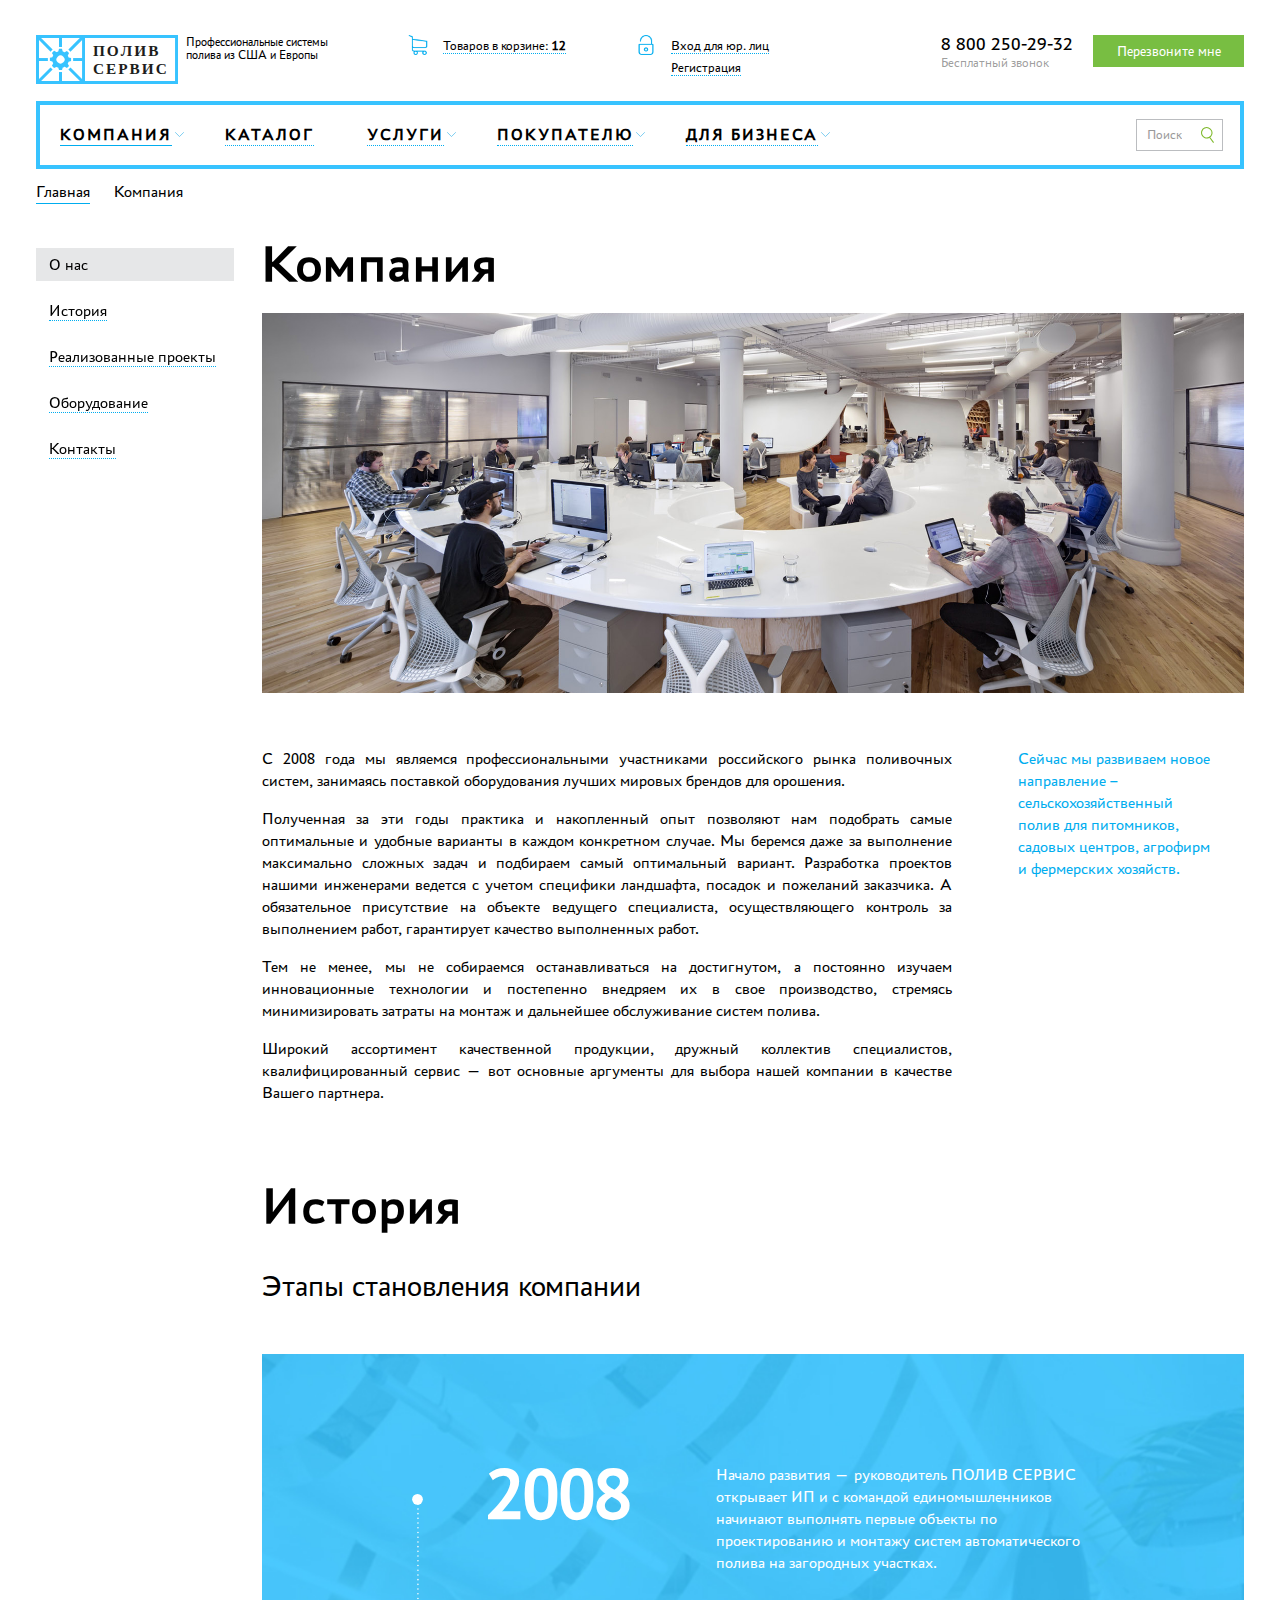
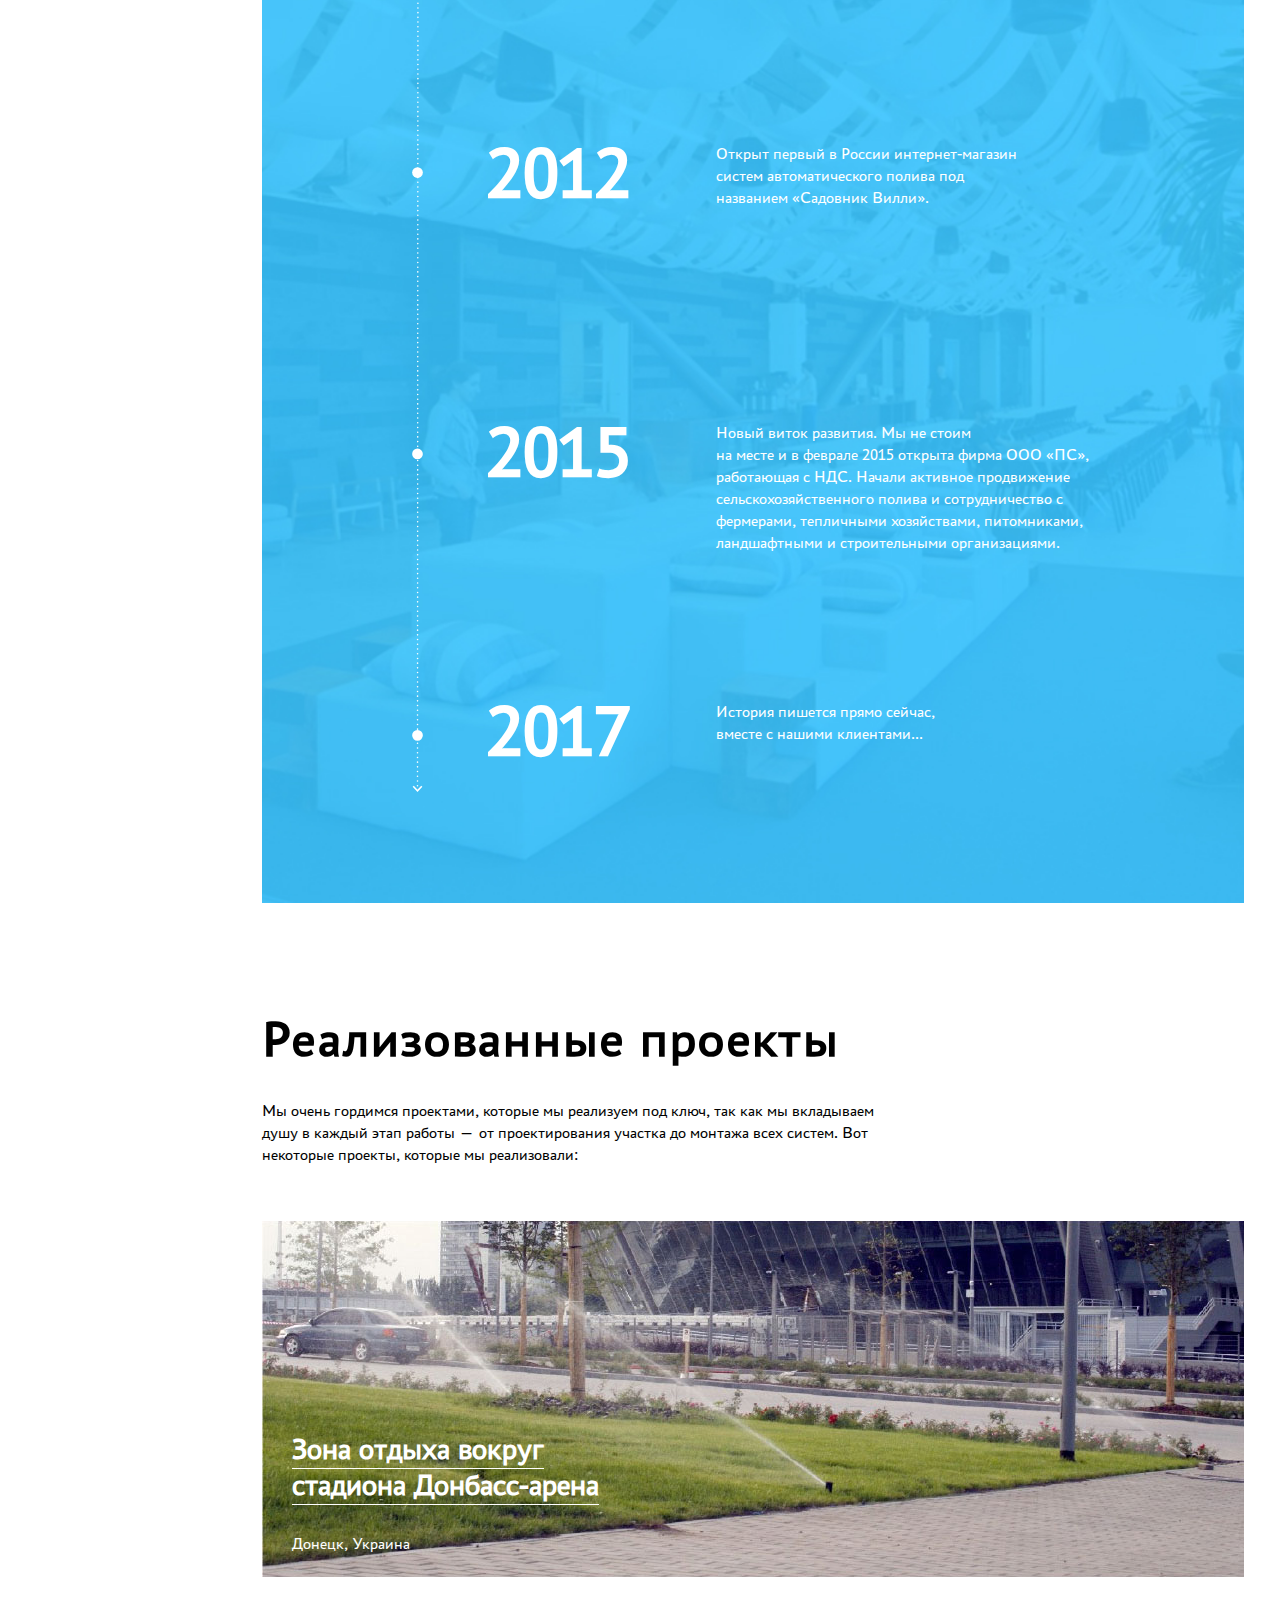
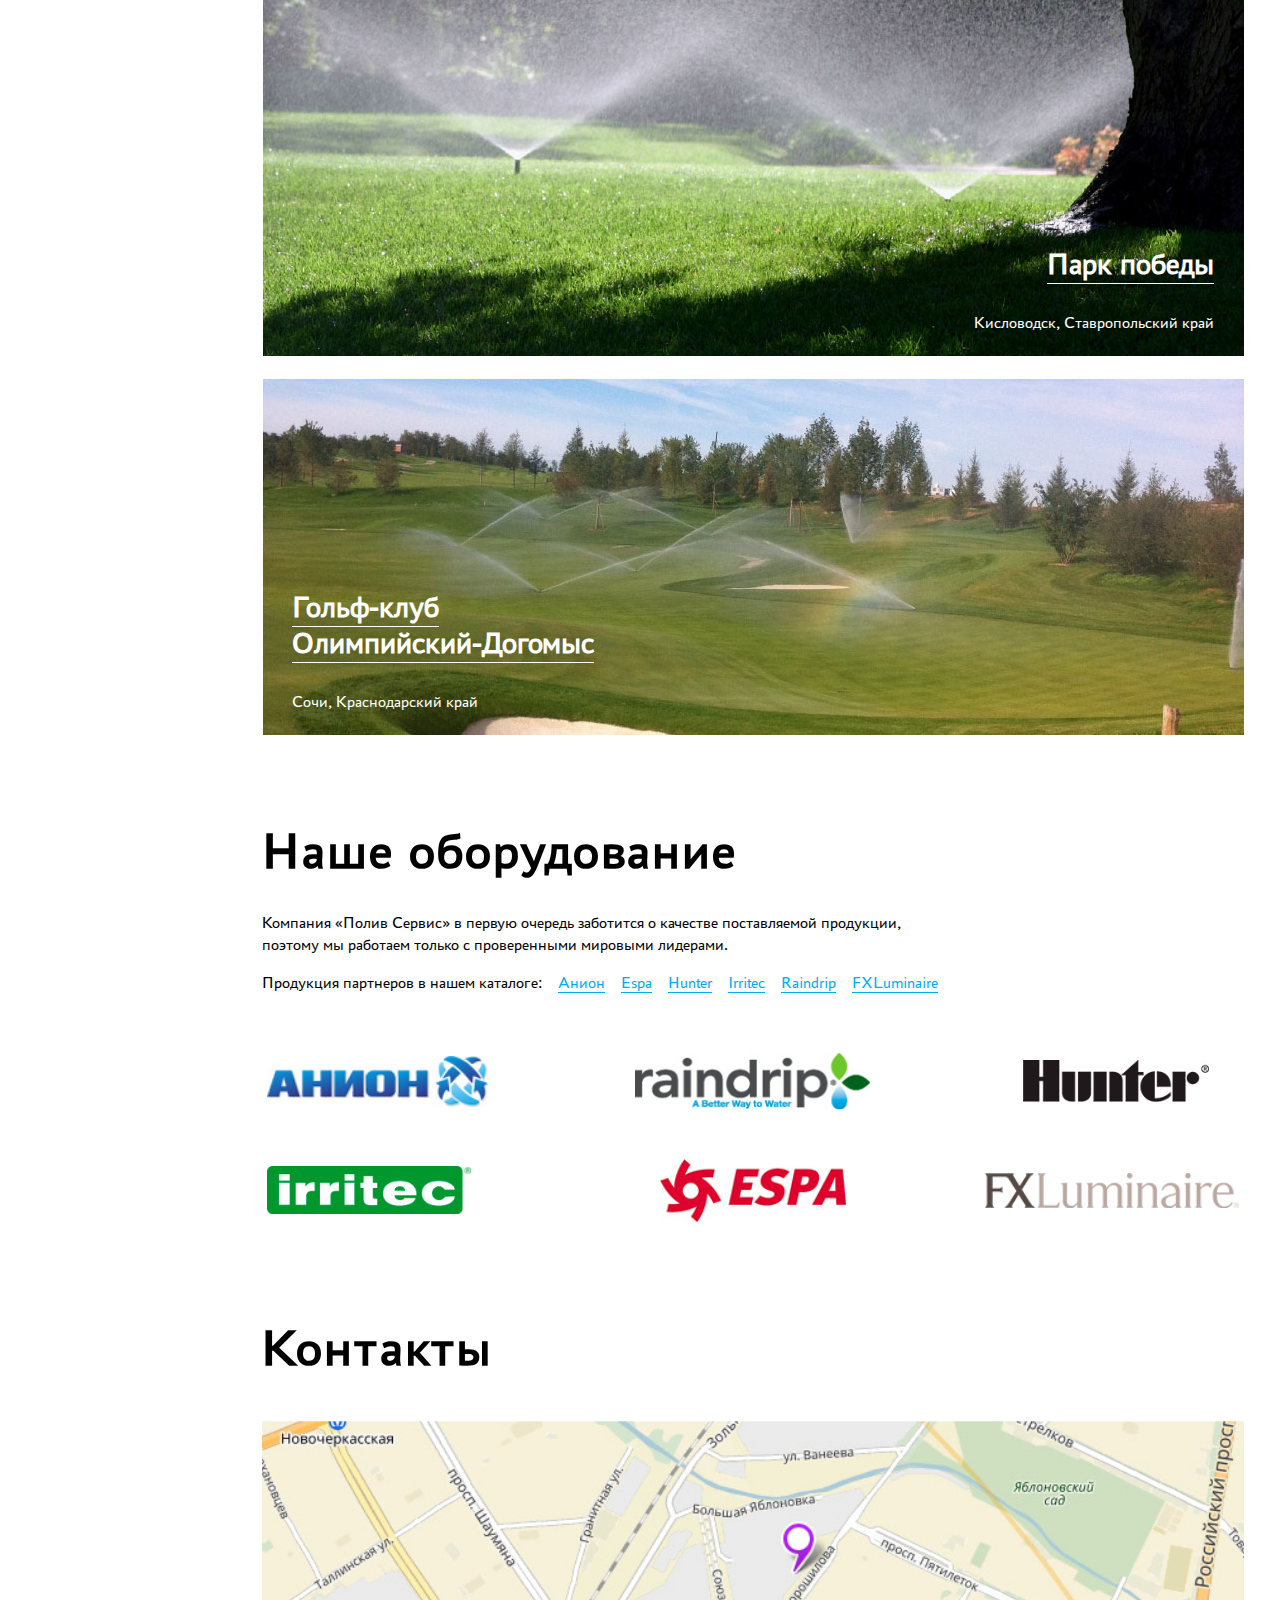
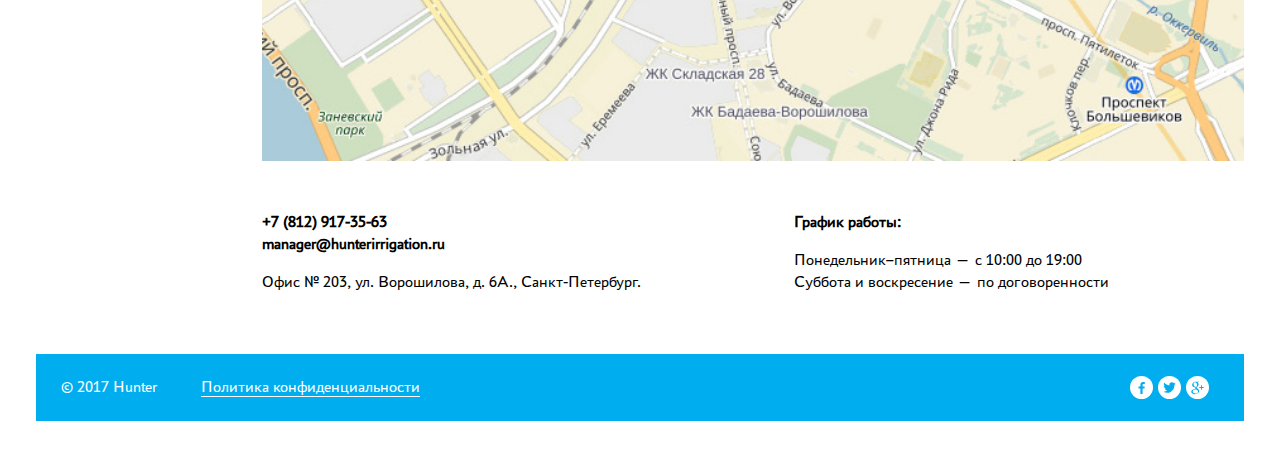
==== commit 6a466426: "Cart adaptive" ====
--- a/company.html
+++ b/company.html
@@ -14,7 +14,57 @@
         <p class="logo__text">Профессиональные системы полива из США и Европы</p>
       </a>
       <div class="user">
-        <a href="#" class="user__link user__link--cart"><span>Товаров в корзине: <b>12</b></span></a>
+        <div class="user__cart-wrap">
+          <input type="checkbox" name="open" id="open" class="user__open">
+          <label for="open" class="user__link user__link--cart"><span>Товаров в корзине: <b>12</b></span></label>
+          <div class="user__cart">
+            <form method="post" class="user__list">
+              <div class="user__item">
+                <div class="user__wrap">
+                  <span class="user__name">Роторный дождеватель</span>
+                  <span class="user__model">PGJ-00</span>
+                </div>
+                <p class="user__field">
+                  <button class="user__btn">-</button>
+                  <input type="text" name="number" class="user__input" value="7">
+                  <button class="user__btn">+</button>
+                </p>
+                <span class="user__price">35 600 &#8381;</span>
+                <button class="user__close"><span class="visually-hidden">Удалить</span></button>
+              </div>
+              <div class="user__item">
+                <div class="user__wrap">
+                  <span class="user__name">Клапан</span>
+                  <span class="user__model">PGV</span>
+                </div>
+                <p class="user__field">
+                  <button class="user__btn">-</button>
+                  <input type="text" name="number" class="user__input" value="2">
+                  <button class="user__btn">+</button>
+                </p>
+                <span class="user__price">16 000 &#8381;</span>
+                <button class="user__close"><span class="visually-hidden">Удалить</span></button>
+              </div>
+              <div class="user__item">
+                <div class="user__wrap">
+                  <span class="user__name">Датчик</span>
+                  <span class="user__model">Mini-click</span>
+                </div>
+                <p class="user__field">
+                  <button class="user__btn">-</button>
+                  <input type="text" name="number" class="user__input" value="3">
+                  <button class="user__btn">+</button>
+                </p>
+                <span class="user__price">24 000 &#8381;</span>
+                <button class="user__close"><span class="visually-hidden">Удалить</span></button>
+              </div>
+              <div class="user__item">
+                <span class="user__total">75 600 &#8381;</span>
+                <a href="#" class="btn user__buy">Оформить покупку</a>
+              </div>
+            </form>
+          </div>
+        </div>
         <div class="user__login">
           <a href="#" class="user__link user__link--login"><span>Вход для юр. лиц</span></a>
           <a href="#" class="user__link user__link--reg"><span>Регистрация</span></a>
--- a/css/style.min.css
+++ b/css/style.min.css
@@ -1,3 +1,3 @@
 @font-face{font-weight:400;font-family:"PT Astra Sans";font-style:normal;src:url(../fonts/PTAstraSans-Regular.woff2) format("woff2"),url(../fonts/PTAstraSans-Regular.woff) format("woff")}@font-face{font-weight:400;font-family:"Open Sans";font-style:normal;src:url(../fonts/opensans.woff2) format("woff2"),url(../fonts/opensans.woff) format("woff")}@font-face{font-weight:400;font-family:"Minion Pro";font-style:normal;src:url(../fonts/MinionPro-Regular.woff2) format("woff2"),url(../fonts/MinionPro-Regular.woff) format("woff")}
 /*! normalize.css v4.1.1 | MIT License | github.com/necolas/normalize.css */
-@keyframes swiper-preloader-spin{to{transform:rotate(360deg)}}html{font-family:sans-serif;-ms-text-size-adjust:100%;-webkit-text-size-adjust:100%;box-sizing:border-box}body{margin:0;font-family:"PT Astra Sans","Arial",sans-serif;font-size:16px;line-height:22px;font-weight:400}.menu__item:hover .menu__sublist-wrap,article,aside,details,figcaption,figure,footer,header,main,menu,nav,section,summary{display:block}audio,canvas,progress,video{display:inline-block}audio:not([controls]){display:none;height:0}progress,sub,sup{vertical-align:baseline}[hidden],template{display:none}a{background-color:transparent;-webkit-text-decoration-skip:objects;text-decoration:none}a:active,a:hover{outline-width:0}abbr[title]{border-bottom:none;text-decoration:underline dotted}b,strong{font-weight:bolder}dfn{font-style:italic}h1{font-size:2em;margin:.67em 0}mark{background-color:#ff0;color:#000}small{font-size:80%}sub,sup{font-size:75%;line-height:0;position:relative}sub{bottom:-.25em}sup{top:-.5em}img{border-style:none;max-width:100%;height:auto}svg:not(:root){overflow:hidden}code,kbd,pre,samp{font-family:monospace,monospace;font-size:1em}figure{margin:1em 40px}hr{box-sizing:content-box;height:0;overflow:visible}button,input{margin:0;overflow:visible}select,textarea{font:inherit;margin:0}optgroup{font-weight:700}button,select{text-transform:none}[type=reset],[type=submit],button,html [type=button]{-webkit-appearance:button}[type=button]::-moz-focus-inner,[type=reset]::-moz-focus-inner,[type=submit]::-moz-focus-inner,button::-moz-focus-inner{border-style:none;padding:0}[type=button]:-moz-focusring,[type=reset]:-moz-focusring,[type=submit]:-moz-focusring,button:-moz-focusring{outline:1px dotted ButtonText}fieldset{border:1px solid silver;margin:0 2px;padding:.35em .625em .75em}legend{color:inherit;display:table;max-width:100%;white-space:normal}textarea{overflow:auto}[type=checkbox],[type=radio],legend{box-sizing:border-box;padding:0}[type=number]::-webkit-inner-spin-button,[type=number]::-webkit-outer-spin-button{height:auto}[type=search]{-webkit-appearance:textfield;outline-offset:-2px}[type=search]::-webkit-search-cancel-button,[type=search]::-webkit-search-decoration{-webkit-appearance:none}::-webkit-input-placeholder{color:inherit;opacity:.54}::-webkit-file-upload-button{-webkit-appearance:button;font:inherit}.visually-hidden{position:absolute;width:1px;height:1px;margin:-1px;border:0;padding:0;clip:rect(0 0 0 0);overflow:hidden}*,:after,:before{box-sizing:inherit}ul{margin:0;padding:0;list-style-type:none}button,input{font:inherit}button{cursor:pointer;border:0}.wrapper{width:1208px;margin:0 auto}.header__top,.logo{display:-ms-flexbox;display:flex;-ms-flex-align:start;align-items:flex-start}.header__top{padding-top:35px;padding-bottom:17px;-ms-flex-pack:justify;justify-content:space-between}.logo{-ms-flex-pack:start;justify-content:flex-start}.logo__text{margin:0 0 0 8px;width:150px;font-size:12px;line-height:1.1}.call{display:-ms-flexbox;display:flex;-ms-flex-pack:end;justify-content:flex-end;-ms-flex-align:stretch;align-items:stretch}.call__phone{color:#000;line-height:1;margin-right:100px}.call__phone--header{margin-right:20px}.call__phone--header .call__text{color:rgba(0,0,0,.4)}.call__number{margin:0;font-size:19px}.call__text{font-size:13px}.btn{background-color:#78be42;color:#fff;width:151px;height:32px;font-size:14px}.btn:active,.btn:hover{opacity:.8}.user{display:-ms-flexbox;display:flex;-ms-flex-pack:start;justify-content:flex-start;-ms-flex-align:start;align-items:flex-start;margin-right:100px}.user__link{display:block;color:#000;font-size:13px;padding-left:35px;position:relative}.title__sub a:active,.title__sub a:hover,.user__link span{border-bottom:1px dotted #00adef}.user__link:active span,.user__link:hover span{border-bottom:1px solid #00adef}.user__link::before{content:"";position:absolute;top:0;left:0;width:20px;height:20px;background-repeat:no-repeat;background-size:contain;background-position:center}.user__link--cart{margin-right:70px}.user__link--cart::before{background-image:url(../img/icon-cart.png)}.user__link--login::before{background-image:url(../img/icon-padlock.png)}.menu{display:-ms-flexbox;display:flex;-ms-flex-pack:justify;justify-content:space-between;-ms-flex-align:center;align-items:center;padding:14px 17px 14px 20px;border:4px solid #37c3ff}.menu__btn{display:none;width:30px;height:30px;outline:0;background-repeat:no-repeat;background-position:center;background-size:contain;background-color:transparent}.menu__list{display:-ms-flexbox;display:flex}.menu__link{color:#000;text-transform:uppercase;font-weight:700;letter-spacing:2px;padding-bottom:1px;border-bottom:1px dotted #00adef}.menu__link--active,.menu__link:active,.menu__link:hover{border-bottom:1px solid #00adef}.menu__item{margin-left:53px;position:relative}.menu__item:first-child{margin-left:0}.menu__drop{display:none}.menu__arrow{display:block;position:absolute;top:3px;right:-15px;width:15px;height:15px;background-image:url(../img/icon-arrow.svg);background-size:9px 5px;background-repeat:no-repeat;background-position:center}.menu__sublink{font-size:14px;color:#000;line-height:40px;display:block;width:100%;border-bottom:1px dotted #bbbdc0}.menu__sublink:active,.menu__sublink:hover{color:#00adef}.menu__subitem:last-child .menu__sublink{border-bottom:none}.menu__sublist-wrap{display:none;position:absolute;top:15px;left:50%;transform:translateX(-50%);z-index:5;padding-top:20px}.menu__sublist,.menu__sublist::after{background-color:#fff;border:1px solid #bbbdc0}.menu__sublist{padding:0 20px;min-width:166px}.menu__sublist::after{content:"";position:absolute;top:18px;left:50%;width:15px;height:15px;border-right:none;border-bottom:none;transform:rotate(45deg) translateX(-50%)}.search__wrap{display:-ms-flexbox;display:flex;-ms-flex-pack:end;justify-content:flex-end;-ms-flex-align:center;align-items:center;border:1px solid #bbbdc0}.search__input{border:0;padding:0 10px;width:55px;outline:0;font-size:13px}.search__input:-ms-input-placeholder{opacity:.4}.search__input::placeholder{opacity:.4}.promo,.search__btn{background-repeat:no-repeat;background-position:center}.search__btn{width:30px;height:30px;background-color:transparent;background-image:url(../img/icon-search.svg);background-size:13px 16px}.promo{min-height:470px;padding-top:115px;padding-left:75px;margin-top:23px;margin-bottom:65px;background-image:url(../img/bg-main.jpg);background-size:cover}.promo__h1{font-size:52px;line-height:66px;color:#fff;font-weight:700;margin:0;letter-spacing:2px}.promo__h1 span{letter-spacing:8px;border-bottom:1px solid #fff}.promo__text{position:relative;max-width:455px}.promo__link{position:absolute;top:98%;left:96%;font-size:15px;color:#fff;text-align:center;line-height:31px;width:106px;background-color:#78be42}.promo__link:active,.promo__link:hover{opacity:.8}.catalog{margin-bottom:67px}.catalog__wrap{display:-ms-flexbox;display:flex;-ms-flex-pack:justify;justify-content:space-between;-ms-flex-align:start;align-items:flex-start;padding:45px 90px 48px 30px;background-image:url(../img/bg-main-blue.png);background-repeat:no-repeat;background-position:center;background-size:cover}.catalog__link{display:block;color:#fff;font-size:19px;line-height:40px;font-family:"Open Sans","Arial",sans-serif}.catalog__link span{border-bottom:1px dotted #fff}.catalog__link:active span,.catalog__link:hover span,.title-h3 span{border-bottom:1px solid #fff}.catalog__list{padding-right:10px}.title-h2,h2{font-size:52px;line-height:1.2;margin-top:0;margin-bottom:18px;letter-spacing:2px}.title-h3,.title-h3-norm,h3{font-size:30px;line-height:36px}.title-h3{color:#fff;font-weight:700}.title-h3 span{padding-bottom:2px}.title-h3-norm,h3{font-weight:400}.title__sub{max-width:650px;margin-top:30px}.title__sub--wide{max-width:none;margin:0}.title__sub a{color:#00adef;margin-left:12px}.service{margin-bottom:70px}.service--app{margin-bottom:83px}.service__item{display:-ms-flexbox;display:flex;-ms-flex-pack:center;justify-content:center;-ms-flex-align:center;align-items:center;position:relative;overflow:hidden;width:390px;height:290px}.service__item--wide{width:100%}.service__item--tall{height:595px}.service__item--bottom{margin-top:auto}.service__item--bottom-app{height:216px;margin-top:auto}.service__item--application{height:368px}.service__item:active,.service__item:hover{outline:6px solid #00adef;outline-offset:-6px}.service__list,.service__wrap{display:-ms-flexbox;display:flex;-ms-flex-pack:justify;justify-content:space-between;-ms-flex-align:stretch;align-items:stretch;width:100%}.service__wrap{-ms-flex-wrap:wrap;flex-wrap:wrap;width:795px}.service__title{max-width:250px;margin:0;position:absolute;bottom:30px;left:30px;letter-spacing:1px}.service__img{display:block;max-width:none;min-width:100%;min-height:290px}.service__img--wide{width:795px;height:auto}.service__img--tall{height:595px;width:auto}.service__img--application{height:368px;width:auto}.service__h2{margin-bottom:35px}.brief{margin-bottom:70px}.brief__form{padding:60px 40px 60px 50px;border:6px solid #00adef}.brief__content,.brief__wrap{display:-ms-flexbox;display:flex;-ms-flex-pack:start;justify-content:flex-start}.brief__content{-ms-flex-wrap:wrap;flex-wrap:wrap}.brief__label{display:block;padding-bottom:8px}.brief__label--radio{cursor:pointer;position:relative;margin-right:25px;padding-left:33px}.brief__label--radio span{border-bottom:1px dotted #00adef}.brief__label--radio:active span,.brief__label--radio:hover span,.title__sub a{border-bottom:1px solid #00adef}.brief__label--radio::before{content:"";position:absolute;top:0;left:0;width:26px;height:26px;border:1px solid #00adef}.brief__label--radio::after{display:none;content:"";position:absolute;top:7px;left:7px;width:12px;height:12px;background-color:#78be42}.brief__label--source{cursor:pointer}.brief__label--source:active,.brief__label--source:hover{color:#78be42}.brief__input{width:189px;height:26px;border:1px solid #00adef;margin-right:37px;padding:0 10px}.brief__comment{display:block;font-size:12px;line-height:14px;color:#bbbdc0;padding-top:12px;max-width:155px}.brief__comment--margin{margin-bottom:35px}.brief__comment--radio{padding-top:5px}.brief__area{display:block;border:1px solid #00adef;padding:10px;width:641px;height:104px;margin-right:38px}.brief__btn{font-size:22px;line-height:27px;width:225px;min-height:51px;margin-top:auto}.brief__field{position:relative}.brief__field--wide{margin-top:-38px}.brief__drop,.brief__file,.brief__radio{display:none}.brief__drop:checked~.brief__source,.brief__radio:checked+.brief__label--radio::after{display:block}.brief__select,.brief__source{width:188px;border:1px solid #00adef}.brief__select{color:#bbbdc0;height:26px;padding-left:10px;margin-right:38px;background-image:url(../img/icon-select.svg);background-repeat:no-repeat;background-size:8px 5px;background-position:96% center;cursor:pointer;display:block}.brief__source{display:none;position:absolute;top:53px;left:0;padding:0 10px;background-color:#fff;border-top:none;z-index:5}.brief__upload{display:block;width:188px;height:25px;background-color:#f1f2f2;padding-left:10px;background-image:url(../img/icon-plus.svg);background-repeat:no-repeat;background-size:13px 13px;background-position:96% center;cursor:pointer}.swiper-container{margin-left:auto;margin-right:auto;position:relative;overflow:hidden;z-index:1}.swiper-container-no-flexbox .swiper-slide{float:left}.swiper-container-vertical>.swiper-wrapper{-ms-flex-direction:column;flex-direction:column}.swiper-slide,.swiper-wrapper{width:100%;height:100%;position:relative}.swiper-wrapper{z-index:1;display:-ms-flexbox;display:flex;transition-property:transform;box-sizing:content-box}.swiper-container-android .swiper-slide,.swiper-wrapper{transform:translate3d(0,0,0)}.swiper-container-multirow>.swiper-wrapper{-webkit-box-lines:multiple;-moz-box-lines:multiple;-ms-flex-wrap:wrap;flex-wrap:wrap}.swiper-container-free-mode>.swiper-wrapper{transition-timing-function:ease-out;margin:0 auto}.swiper-slide{-webkit-flex-shrink:0;-ms-flex:0 0 auto;-ms-flex-negative:0;flex-shrink:0}.swiper-container-autoheight,.swiper-container-autoheight .swiper-slide{height:auto}.swiper-container-autoheight .swiper-wrapper{-ms-flex-align:start;align-items:flex-start;transition-property:transform,height}.swiper-container .swiper-notification{position:absolute;left:0;top:0;pointer-events:none;opacity:0;z-index:-1000}.swiper-wp8-horizontal{-ms-touch-action:pan-y;touch-action:pan-y}.swiper-wp8-vertical{-ms-touch-action:pan-x;touch-action:pan-x}.swiper-button-next,.swiper-button-prev{position:absolute;top:45%;width:26px;height:72px;margin-top:-22px;z-index:10;cursor:pointer;background-color:#fff;background-size:26px 41px;background-position:center;background-repeat:no-repeat}.swiper-button-next.swiper-button-disabled,.swiper-button-prev.swiper-button-disabled{opacity:.35;cursor:auto;pointer-events:none}.swiper-button-prev,.swiper-container-rtl .swiper-button-next{left:0;right:auto}.swiper-button-prev,.swiper-button-prev.swiper-button-black,.swiper-button-prev.swiper-button-white,.swiper-container-rtl .swiper-button-next,.swiper-container-rtl .swiper-button-next.swiper-button-black,.swiper-container-rtl .swiper-button-next.swiper-button-white{background-image:url(../img/icon-arrow-next.svg);transform:rotate(180deg)}.swiper-button-next,.swiper-container-rtl .swiper-button-prev{background-image:url(../img/icon-arrow-next.svg);right:0;left:auto}.swiper-button-next.swiper-button-black,.swiper-button-next.swiper-button-white,.swiper-container-rtl .swiper-button-prev.swiper-button-black,.swiper-container-rtl .swiper-button-prev.swiper-button-white{background-image:url(../img/icon-arrow-next.svg)}.swiper-pagination{position:absolute;text-align:center;transition:300ms;transform:translate3d(0,0,0);z-index:10}.swiper-pagination.swiper-pagination-hidden{opacity:0}.swiper-container-horizontal>.swiper-pagination-bullets,.swiper-pagination-custom,.swiper-pagination-fraction{bottom:10px;left:0;width:100%}.swiper-pagination-bullet{width:8px;height:8px;display:inline-block;border-radius:100%;background:#000;opacity:.2}button.swiper-pagination-bullet{border:0;margin:0;padding:0;box-shadow:none;-moz-appearance:none;-ms-appearance:none;-webkit-appearance:none;appearance:none}.swiper-pagination-clickable .swiper-pagination-bullet{cursor:pointer}.swiper-pagination-white .swiper-pagination-bullet,.swiper-pagination-white .swiper-pagination-bullet-active{background:#fff}.swiper-pagination-bullet-active{opacity:1;background:#007aff}.swiper-pagination-black .swiper-pagination-bullet-active{background:#000}.swiper-container-vertical>.swiper-pagination-bullets{right:10px;top:50%;transform:translate3d(0,-50%,0)}.swiper-container-vertical>.swiper-pagination-bullets .swiper-pagination-bullet{margin:5px 0;display:block}.swiper-container-horizontal>.swiper-pagination-bullets .swiper-pagination-bullet{margin:0 5px}.swiper-pagination-progress{background:rgba(0,0,0,.25);position:absolute}.swiper-pagination-progress .swiper-pagination-progressbar{background:#007aff;position:absolute;left:0;top:0;width:100%;height:100%;transform:scale(0);transform-origin:left top}.swiper-container-rtl .swiper-pagination-progress .swiper-pagination-progressbar{transform-origin:right top}.swiper-container-horizontal>.swiper-pagination-progress{width:100%;height:4px;left:0;top:0}.swiper-container-vertical>.swiper-pagination-progress{width:4px;height:100%;left:0;top:0}.swiper-pagination-progress.swiper-pagination-white{background:rgba(255,255,255,.5)}.swiper-pagination-progress.swiper-pagination-white .swiper-pagination-progressbar{background:#fff}.swiper-pagination-progress.swiper-pagination-black .swiper-pagination-progressbar{background:#000}.swiper-container-3d{-o-perspective:1200px;perspective:1200px}.swiper-container-3d .swiper-cube-shadow,.swiper-container-3d .swiper-slide,.swiper-container-3d .swiper-slide-shadow-bottom,.swiper-container-3d .swiper-slide-shadow-left,.swiper-container-3d .swiper-slide-shadow-right,.swiper-container-3d .swiper-slide-shadow-top,.swiper-container-3d .swiper-wrapper{transform-style:preserve-3d}.swiper-container-3d .swiper-slide-shadow-bottom,.swiper-container-3d .swiper-slide-shadow-left,.swiper-container-3d .swiper-slide-shadow-right,.swiper-container-3d .swiper-slide-shadow-top{position:absolute;left:0;top:0;width:100%;height:100%;pointer-events:none;z-index:10}.swiper-container-3d .swiper-slide-shadow-left{background-image:linear-gradient(to left,rgba(0,0,0,.5),transparent)}.swiper-container-3d .swiper-slide-shadow-right{background-image:linear-gradient(to right,rgba(0,0,0,.5),transparent)}.swiper-container-3d .swiper-slide-shadow-top{background-image:linear-gradient(to top,rgba(0,0,0,.5),transparent)}.swiper-container-3d .swiper-slide-shadow-bottom{background-image:linear-gradient(to bottom,rgba(0,0,0,.5),transparent)}.swiper-container-coverflow .swiper-wrapper,.swiper-container-flip .swiper-wrapper{-ms-perspective:1200px}.swiper-container-cube,.swiper-container-flip{overflow:visible}.swiper-container-cube .swiper-slide,.swiper-container-flip .swiper-slide{pointer-events:none;-webkit-backface-visibility:hidden;backface-visibility:hidden;z-index:1}.swiper-container-cube .swiper-slide .swiper-slide,.swiper-container-flip .swiper-slide .swiper-slide{pointer-events:none}.swiper-container-cube .swiper-slide-active .swiper-slide-active,.swiper-container-flip .swiper-slide-active,.swiper-container-flip .swiper-slide-active .swiper-slide-active{pointer-events:auto}.swiper-container-cube .swiper-slide-shadow-bottom,.swiper-container-cube .swiper-slide-shadow-left,.swiper-container-cube .swiper-slide-shadow-right,.swiper-container-cube .swiper-slide-shadow-top,.swiper-container-flip .swiper-slide-shadow-bottom,.swiper-container-flip .swiper-slide-shadow-left,.swiper-container-flip .swiper-slide-shadow-right,.swiper-container-flip .swiper-slide-shadow-top{z-index:0;-webkit-backface-visibility:hidden;backface-visibility:hidden}.swiper-container-cube .swiper-slide{visibility:hidden;transform-origin:0 0;width:100%;height:100%}.swiper-container-cube.swiper-container-rtl .swiper-slide{transform-origin:100% 0}.swiper-container-cube .swiper-slide-active,.swiper-container-cube .swiper-slide-next,.swiper-container-cube .swiper-slide-next+.swiper-slide,.swiper-container-cube .swiper-slide-prev{pointer-events:auto;visibility:visible}.swiper-container-cube .swiper-cube-shadow{position:absolute;left:0;bottom:0;width:100%;height:100%;background:#000;opacity:.6;filter:blur(50px);z-index:0}.swiper-container-fade.swiper-container-free-mode .swiper-slide{transition-timing-function:ease-out}.swiper-container-fade .swiper-slide{pointer-events:none;transition-property:opacity}.swiper-container-fade .swiper-slide .swiper-slide{pointer-events:none}.swiper-container-fade .swiper-slide-active,.swiper-container-fade .swiper-slide-active .swiper-slide-active{pointer-events:auto}.swiper-zoom-container{width:100%;height:100%;display:-ms-flexbox;display:flex;-ms-flex-pack:center;justify-content:center;-ms-flex-align:center;align-items:center;text-align:center}.swiper-zoom-container>canvas,.swiper-zoom-container>img,.swiper-zoom-container>svg{max-width:100%;max-height:100%;object-fit:contain}.swiper-scrollbar{border-radius:10px;position:relative;-ms-touch-action:none;background:rgba(0,0,0,.1)}.swiper-container-horizontal>.swiper-scrollbar{position:absolute;left:1%;bottom:3px;z-index:50;height:5px;width:98%}.swiper-container-vertical>.swiper-scrollbar{position:absolute;right:3px;top:1%;z-index:50;width:5px;height:98%}.swiper-scrollbar-drag{height:100%;width:100%;position:relative;background:rgba(0,0,0,.5);border-radius:10px;left:0;top:0}.swiper-scrollbar-cursor-drag{cursor:move}.swiper-lazy-preloader{width:42px;height:42px;position:absolute;left:50%;top:50%;margin-left:-21px;margin-top:-21px;z-index:10;transform-origin:50%;animation:swiper-preloader-spin 1s steps(12,end) infinite}.swiper-lazy-preloader:after{display:block;content:"";width:100%;height:100%;background-image:url("data:image/svg+xml;charset=utf-8,%3Csvg%20viewBox%3D'0%200%20120%20120'%20xmlns%3D'http%3A%2F%2Fwww.w3.org%2F2000%2Fsvg'%20xmlns%3Axlink%3D'http%3A%2F%2Fwww.w3.org%2F1999%2Fxlink'%3E%3Cdefs%3E%3Cline%20id%3D'l'%20x1%3D'60'%20x2%3D'60'%20y1%3D'7'%20y2%3D'27'%20stroke%3D'%236c6c6c'%20stroke-width%3D'11'%20stroke-linecap%3D'round'%2F%3E%3C%2Fdefs%3E%3Cg%3E%3Cuse%20xlink%3Ahref%3D'%23l'%20opacity%3D'.27'%2F%3E%3Cuse%20xlink%3Ahref%3D'%23l'%20opacity%3D'.27'%20transform%3D'rotate(30%2060%2C60)'%2F%3E%3Cuse%20xlink%3Ahref%3D'%23l'%20opacity%3D'.27'%20transform%3D'rotate(60%2060%2C60)'%2F%3E%3Cuse%20xlink%3Ahref%3D'%23l'%20opacity%3D'.27'%20transform%3D'rotate(90%2060%2C60)'%2F%3E%3Cuse%20xlink%3Ahref%3D'%23l'%20opacity%3D'.27'%20transform%3D'rotate(120%2060%2C60)'%2F%3E%3Cuse%20xlink%3Ahref%3D'%23l'%20opacity%3D'.27'%20transform%3D'rotate(150%2060%2C60)'%2F%3E%3Cuse%20xlink%3Ahref%3D'%23l'%20opacity%3D'.37'%20transform%3D'rotate(180%2060%2C60)'%2F%3E%3Cuse%20xlink%3Ahref%3D'%23l'%20opacity%3D'.46'%20transform%3D'rotate(210%2060%2C60)'%2F%3E%3Cuse%20xlink%3Ahref%3D'%23l'%20opacity%3D'.56'%20transform%3D'rotate(240%2060%2C60)'%2F%3E%3Cuse%20xlink%3Ahref%3D'%23l'%20opacity%3D'.66'%20transform%3D'rotate(270%2060%2C60)'%2F%3E%3Cuse%20xlink%3Ahref%3D'%23l'%20opacity%3D'.75'%20transform%3D'rotate(300%2060%2C60)'%2F%3E%3Cuse%20xlink%3Ahref%3D'%23l'%20opacity%3D'.85'%20transform%3D'rotate(330%2060%2C60)'%2F%3E%3C%2Fg%3E%3C%2Fsvg%3E");background-position:50%;background-size:100%;background-repeat:no-repeat}.swiper-lazy-preloader-white:after{background-image:url("data:image/svg+xml;charset=utf-8,%3Csvg%20viewBox%3D'0%200%20120%20120'%20xmlns%3D'http%3A%2F%2Fwww.w3.org%2F2000%2Fsvg'%20xmlns%3Axlink%3D'http%3A%2F%2Fwww.w3.org%2F1999%2Fxlink'%3E%3Cdefs%3E%3Cline%20id%3D'l'%20x1%3D'60'%20x2%3D'60'%20y1%3D'7'%20y2%3D'27'%20stroke%3D'%23fff'%20stroke-width%3D'11'%20stroke-linecap%3D'round'%2F%3E%3C%2Fdefs%3E%3Cg%3E%3Cuse%20xlink%3Ahref%3D'%23l'%20opacity%3D'.27'%2F%3E%3Cuse%20xlink%3Ahref%3D'%23l'%20opacity%3D'.27'%20transform%3D'rotate(30%2060%2C60)'%2F%3E%3Cuse%20xlink%3Ahref%3D'%23l'%20opacity%3D'.27'%20transform%3D'rotate(60%2060%2C60)'%2F%3E%3Cuse%20xlink%3Ahref%3D'%23l'%20opacity%3D'.27'%20transform%3D'rotate(90%2060%2C60)'%2F%3E%3Cuse%20xlink%3Ahref%3D'%23l'%20opacity%3D'.27'%20transform%3D'rotate(120%2060%2C60)'%2F%3E%3Cuse%20xlink%3Ahref%3D'%23l'%20opacity%3D'.27'%20transform%3D'rotate(150%2060%2C60)'%2F%3E%3Cuse%20xlink%3Ahref%3D'%23l'%20opacity%3D'.37'%20transform%3D'rotate(180%2060%2C60)'%2F%3E%3Cuse%20xlink%3Ahref%3D'%23l'%20opacity%3D'.46'%20transform%3D'rotate(210%2060%2C60)'%2F%3E%3Cuse%20xlink%3Ahref%3D'%23l'%20opacity%3D'.56'%20transform%3D'rotate(240%2060%2C60)'%2F%3E%3Cuse%20xlink%3Ahref%3D'%23l'%20opacity%3D'.66'%20transform%3D'rotate(270%2060%2C60)'%2F%3E%3Cuse%20xlink%3Ahref%3D'%23l'%20opacity%3D'.75'%20transform%3D'rotate(300%2060%2C60)'%2F%3E%3Cuse%20xlink%3Ahref%3D'%23l'%20opacity%3D'.85'%20transform%3D'rotate(330%2060%2C60)'%2F%3E%3C%2Fg%3E%3C%2Fsvg%3E")}.brand{width:1230px;margin:0 auto 65px}.brand__slider{margin-top:45px;padding-left:12px;padding-right:12px;outline:7px solid #00adef;outline-offset:-19px}.brand__slide{max-width:240px;height:212px;display:-ms-flexbox;display:flex;-ms-flex-pack:center;justify-content:center;-ms-flex-align:center;align-items:center}.brand__title{padding-left:11px}.contacts{margin-bottom:28px}.contacts--company{margin-bottom:45px}.contacts__map{width:100%;height:266px;margin-top:40px;background-image:url(../img/map.png);background-repeat:no-repeat;background-position:center;background-size:cover}.contacts__map--company{height:341px}.contacts__wrap{display:-ms-flexbox;display:flex;-ms-flex-pack:justify;justify-content:space-between;-ms-flex-align:center;align-items:center;padding-left:20px}.contacts__wrap--left{padding-left:0;padding-top:50px}.contacts__text{font-style:normal;line-height:19px}.contacts__info{padding-top:20px;margin-top:16px}.contacts__link{display:block;font-weight:700;font-style:normal;color:#000}.contacts__link:last-of-type{margin-bottom:16px}.contacts__block{font-style:normal;padding-right:135px}.about__wrap p,.contacts__address{margin-top:0}.footer{margin-bottom:36px;background-color:#00adef;color:#fff;display:-ms-flexbox;display:flex;-ms-flex-pack:justify;justify-content:space-between;-ms-flex-align:center;align-items:center;min-height:67px;padding:20px 35px 20px 25px}.footer__link{color:#fff;margin-left:40px;border-bottom:1px solid #fff}.footer__link:active,.footer__link:hover{border-bottom:1px dotted #fff}.social,.social__link{display:-ms-flexbox;display:flex;-ms-flex-align:center;align-items:center}.social__link{-ms-flex-pack:center;justify-content:center;background-color:#fff;border-radius:50%;margin-left:5px;width:23px;height:23px;overflow:hidden}.social__link:active img,.social__link:hover img{transform:scale(1.1)}.social__link:first-child .social__img{width:35px;height:35px}.social__img{max-width:none}.arcticmodal-container,.arcticmodal-overlay{position:fixed;left:0;top:0;right:0;bottom:0;z-index:1000}.arcticmodal-container{overflow:auto;margin:0;padding:0;border:0;border-collapse:collapse}:first-child+html .arcticmodal-container{height:100%}.arcticmodal-container_i{height:100%;margin:0 auto}.arcticmodal-container_i2{padding:24px;margin:0;border:0;vertical-align:middle}.arcticmodal-error{padding:20px;border-radius:10px;background:#000;color:#fff}.arcticmodal-loading{width:80px;height:80px;border-radius:10px;background:#000 url(loading.gif) no-repeat 50% 50%}.modal{position:absolute;top:0;left:0;display:-ms-flexbox;display:flex;-ms-flex-pack:center;justify-content:center;-ms-flex-align:center;align-items:center;width:100%;min-height:100vh;background-color:#00adef;border:35px solid #fff;color:#fff;z-index:20}.modal__close{position:absolute;top:20px;right:20px;width:26px;height:26px;cursor:pointer;border:0;background-color:transparent;background-image:url(../img/icon-cross.svg);background-repeat:no-repeat;background-size:cover;background-position:center;outline:0}.modal__content{width:302px}.modal__title{font-size:52px;line-height:52px;font-weight:700}.modal__btn{width:224px;height:35px}.modal__form{margin-top:50px}.modal__field{position:relative}.modal__label{position:absolute;top:-5px;left:0;opacity:.5;z-index:-1;transition:ease-out .2s}.modal__input{width:100%;margin-bottom:33px;background-color:transparent;border:0;outline:0;color:#fff;border-bottom:4px solid #fff}.modal__input--phone{width:172px}.modal__input:focus+.modal__label{top:-25px;transition:ease-out .2s}.breadcrumbs{padding-top:12px;margin-bottom:30px}.breadcrumbs__link{color:#000;padding-bottom:2px;margin-right:20px;border-bottom:1px solid #00adef}.breadcrumbs__link:active,.breadcrumbs__link:hover,.sidebar__link span{border-bottom:1px dotted #00adef}.breadcrumbs__link--active,.breadcrumbs__link--active:active,.breadcrumbs__link--active:hover,.sidebar__link--active span,.sidebar__link:active span,.sidebar__link:hover span{border-bottom:none}.sidebar{width:198px;padding-top:15px;position:fixed}.sidebar__link{display:block;line-height:33px;color:#000;padding:0 13px}.sidebar__link--active,.sidebar__link:active,.sidebar__link:hover{background-color:#e6e7e8}.sidebar__item{margin-bottom:13px}.main{width:982px;margin-left:auto}.about{margin-bottom:55px}.about__figure{padding:0;width:100%;height:380px;overflow:hidden;display:-ms-flexbox;display:flex;-ms-flex-pack:center;justify-content:center;-ms-flex-align:center;align-items:center;margin:0 0 55px}.about__img{max-width:none}.about__text{display:-ms-flexbox;display:flex;-ms-flex-pack:justify;justify-content:space-between;-ms-flex-align:start;align-items:flex-start}.about__wrap{width:690px;text-align:justify}.about__aside{width:226px;color:#00adef;padding-right:30px}.history{margin-bottom:105px}.history__block{margin-top:50px;padding-top:105px;padding-left:225px;position:relative;background-image:url(../img/company-history.jpg);background-repeat:no-repeat;background-size:cover;background-position:center}.history__block::after{content:"";position:absolute;top:140px;left:150px;width:11px;height:898px;background-image:url(../img/line.svg);background-repeat:no-repeat;background-size:contain}.history__list{color:#fff}.history__list .history__year,.history__list span{font-size:72px;line-height:1;font-weight:700;margin-right:85px;margin-bottom:207px}.history__list .history__text,.history__list p{width:377px;margin-top:5px}.history__list .history__item:last-child .history__year,.history__list .history__item:last-child span{margin-bottom:135px}.history__item{display:-ms-flexbox;display:flex;-ms-flex-pack:start;justify-content:flex-start;-ms-flex-align:start;align-items:flex-start}.projects{margin-bottom:85px}.projects__list{margin-top:55px}.projects__item{position:relative;width:100%;height:356px;overflow:hidden;display:-ms-flexbox;display:flex;-ms-flex-pack:center;justify-content:center;-ms-flex-align:center;align-items:center;margin-bottom:23px}.projects__text{position:absolute;bottom:22px;left:30px;max-width:340px}.projects__text--right{left:auto;right:30px;text-align:right}.projects__place{color:#fff}.projects__img{max-width:none}.facilities{margin-bottom:50px}.facilities__item,.facilities__list{display:-ms-flexbox;display:flex;-ms-flex-pack:center;justify-content:center}.facilities__list{-ms-flex-wrap:wrap;flex-wrap:wrap;margin-top:55px;-ms-flex-align:start;align-items:flex-start}.facilities__item{width:33%;min-height:64px;margin-bottom:45px;-ms-flex-align:center;align-items:center}.facilities__item:nth-child(3){padding-right:30px}.facilities__item:nth-child(3n+1){-ms-flex-pack:start;justify-content:flex-start}.facilities__item:nth-child(3n){-ms-flex-pack:end;justify-content:flex-end}@media (max-width:1200px){.wrapper{width:calc(100% - 40px)}.brand{width:calc(100% - 20px)}.call__number{font-size:16px}.user{margin-right:0}.user__link--cart{margin-right:20px}.catalog__wrap{padding-right:30px}.service__wrap{width:64%}.service__item{width:48%}.service__item--wide{width:100%}.service__item--tall{width:34%}.brief__field--wide{margin-top:10px}.brief__select{margin-bottom:10px}.main{width:740px}.about__text{-ms-flex-wrap:wrap;flex-wrap:wrap}.about__aside,.about__wrap{width:100%}.history__block{padding-left:100px}.history__block::after{left:45px}.projects__item{height:260px}.contacts__block{padding-right:0}}@media (max-width:1000px){.brief__form{padding:20px}.brief__wrap{-ms-flex-pack:center;justify-content:center;-ms-flex-wrap:wrap;flex-wrap:wrap;margin-left:auto;margin-right:auto}.brief__input,.brief__select{margin-right:0}.brief__field{margin-right:20px}.brief__field-area{margin-left:auto;margin-right:auto}.brief__btn{margin:20px auto auto}.title-h3{font-size:24px;line-height:1.2;left:15px}.catalog__link{font-size:16px;line-height:1.2;margin-bottom:15px}.header__top{-ms-flex-wrap:wrap;flex-wrap:wrap}.call{margin-left:auto}.call__phone{margin-right:20px}.contacts__text{max-width:200px;padding-right:25px}.contacts__info{padding-top:0}.contacts__wrap{-ms-flex-align:baseline;align-items:baseline;padding-left:0}.menu{padding-right:20px;position:relative}.menu__btn{display:block}.menu--closed .menu__btn{background-image:url(../img/icon-menu-ham.svg)}.menu--closed .menu__list,.menu--opened .menu__item:hover .menu__sublist-wrap{display:none}.menu__list{-ms-flex-direction:column;flex-direction:column;position:absolute;top:65px;left:0;padding:20px 40px 0 20px;background-color:#fff;z-index:20}.menu__arrow{right:-25px;cursor:pointer;transform:rotate(-90deg)}.menu__sublist-wrap{top:-20px;left:200%;padding-top:0}.menu__sublist::after{top:20px;left:-8px;transform:rotate(-45deg) translate(0)}.menu--opened .menu__btn{background-image:url(../img/icon-menu-cross.svg)}.menu--opened .menu__list{display:-ms-flexbox;display:flex}.menu--opened .menu__item{margin-left:0;margin-bottom:20px}.menu--opened .menu__drop:checked~.menu__sublist-wrap{display:block}.sidebar{position:static;width:100%}.sidebar__list{display:-ms-flexbox;display:flex;-ms-flex-wrap:wrap;flex-wrap:wrap}.main{width:100%}.history__list .history__year,.history__list span{margin-right:45px}}@media (max-width:766px){.wrapper{width:calc(100% - 20px);min-width:280px}.user{-ms-flex-wrap:wrap;flex-wrap:wrap}.logo,.user{margin-left:auto;margin-right:auto;margin-bottom:20px}.promo{min-height:200px;padding-left:20px;padding-top:30px;margin-bottom:40px}.promo__h1{font-size:24px;line-height:1.2}.promo__link{right:0;left:auto;top:100%}.promo__text{max-width:250px}.title-h2,h2{font-size:30px}.title-h3{font-size:18px}.catalog__wrap{-ms-flex-wrap:wrap;flex-wrap:wrap}.catalog__list{max-width:50%}.brand,.brief,.catalog,.history,.projects,.service{margin-bottom:40px}.brief__area,.brief__field-area{width:100%}.brief__content,.brief__wrap{-ms-flex-pack:center;justify-content:center;width:420px}.brief__content{margin-top:10px}.brief__field--wide{display:-ms-flexbox;display:flex;-ms-flex-direction:column;flex-direction:column;-ms-flex-align:center;align-items:center}.service__item{height:200px}.service__item--tall{height:415px}.service__img{min-height:200px}.service__img--tall{height:415px}.service__title{max-width:160px}.contacts__wrap{-ms-flex-direction:column;flex-direction:column;-ms-flex-align:center;align-items:center;margin-top:20px}.contacts__text{max-width:100%;text-align:center}.call{margin-right:auto}.footer{-ms-flex-direction:column;flex-direction:column;padding:20px;margin-bottom:10px}.footer__wrap{text-align:center;margin-bottom:20px}.footer__copyright{display:block}.footer__link{margin-left:0}.modal{border:20px solid #fff}.modal__title{font-size:24px;line-height:1.2}.modal__content{width:240px}.modal__label,.modal__text{font-size:12px;line-height:1.2}.about__figure{height:235px;margin-bottom:20px}.about__img,.projects__img{min-width:100%;min-height:100%}.title-h3-norm,h3{font-size:24px}.history__block{margin-top:0;padding-top:50px}.history__block::after{top:65px;height:800px}.history__list .history__year,.history__list span{font-size:36px;margin-bottom:212px}.projects__text{max-width:100%}.facilities__item{width:50%;padding:0 10px;margin-bottom:10px}.facilities__item:nth-child(3n),.facilities__item:nth-child(3n+1){-ms-flex-pack:center;justify-content:center}.contacts__block{width:100%;text-align:center}}@media (max-width:480px){.service__list{-ms-flex-wrap:wrap;flex-wrap:wrap}.service__item,.service__wrap{width:100%}.service__item{margin-bottom:15px}.service__item--tall{height:200px}.catalog__list{max-width:100%}.brief__content,.brief__wrap{width:240px;-ms-flex-align:center;align-items:center}.brief__field-area{margin-right:0;width:240px}.menu__link{font-size:14px;letter-spacing:1px}.menu__list{padding-left:10px;padding-right:20px}.menu__arrow{right:-15px}.menu__sublist{min-width:130px;width:130px;padding-left:10px;padding-right:10px}.menu__sublist-wrap{left:185%}.history__block{padding:30px 20px}.history__block::after{display:none}.history__list .history__item:last-child .history__year,.history__list .history__item:last-child span,.history__list .history__year,.history__list span{margin-bottom:20px}.history__item{-ms-flex-wrap:wrap;flex-wrap:wrap}.about__figure{height:170px}.about__wrap{text-align:left}}@media (orientation:landscape){.modal{padding-top:10px;padding-bottom:10px}}+@keyframes swiper-preloader-spin{to{transform:rotate(360deg)}}html{font-family:sans-serif;-ms-text-size-adjust:100%;-webkit-text-size-adjust:100%;box-sizing:border-box}body{margin:0;font-family:"PT Astra Sans","Arial",sans-serif;font-size:16px;line-height:22px;font-weight:400}.menu__item:hover .menu__sublist-wrap,.user__cart-wrap:hover .user__cart,article,aside,details,figcaption,figure,footer,header,main,menu,nav,section,summary{display:block}audio,canvas,progress,video{display:inline-block}audio:not([controls]){display:none;height:0}progress,sub,sup{vertical-align:baseline}[hidden],template{display:none}a{background-color:transparent;-webkit-text-decoration-skip:objects;text-decoration:none}a:active,a:hover{outline-width:0}abbr[title]{border-bottom:none;text-decoration:underline dotted}b,strong{font-weight:bolder}dfn{font-style:italic}h1{font-size:2em;margin:.67em 0}mark{background-color:#ff0;color:#000}small{font-size:80%}sub,sup{font-size:75%;line-height:0;position:relative}sub{bottom:-.25em}sup{top:-.5em}img{border-style:none;max-width:100%;height:auto}svg:not(:root){overflow:hidden}code,kbd,pre,samp{font-family:monospace,monospace;font-size:1em}figure{margin:1em 40px}hr{box-sizing:content-box;height:0;overflow:visible}button,input{margin:0;overflow:visible}select,textarea{font:inherit;margin:0}optgroup{font-weight:700}button,select{text-transform:none}[type=reset],[type=submit],button,html [type=button]{-webkit-appearance:button}[type=button]::-moz-focus-inner,[type=reset]::-moz-focus-inner,[type=submit]::-moz-focus-inner,button::-moz-focus-inner{border-style:none;padding:0}[type=button]:-moz-focusring,[type=reset]:-moz-focusring,[type=submit]:-moz-focusring,button:-moz-focusring{outline:1px dotted ButtonText}fieldset{border:1px solid silver;margin:0 2px;padding:.35em .625em .75em}legend{color:inherit;display:table;max-width:100%;white-space:normal}textarea{overflow:auto}[type=checkbox],[type=radio],legend{box-sizing:border-box;padding:0}[type=number]::-webkit-inner-spin-button,[type=number]::-webkit-outer-spin-button{height:auto}[type=search]{-webkit-appearance:textfield;outline-offset:-2px}[type=search]::-webkit-search-cancel-button,[type=search]::-webkit-search-decoration{-webkit-appearance:none}::-webkit-input-placeholder{color:inherit;opacity:.54}::-webkit-file-upload-button{-webkit-appearance:button;font:inherit}.visually-hidden{position:absolute;width:1px;height:1px;margin:-1px;border:0;padding:0;clip:rect(0 0 0 0);overflow:hidden}*,:after,:before{box-sizing:inherit}ul{margin:0;padding:0;list-style-type:none}button,input{font:inherit}button{cursor:pointer;border:0}.wrapper{width:1208px;margin:0 auto}.header__top,.logo{display:-ms-flexbox;display:flex;-ms-flex-align:start;align-items:flex-start}.header__top{padding-top:35px;padding-bottom:17px;-ms-flex-pack:justify;justify-content:space-between}.logo{-ms-flex-pack:start;justify-content:flex-start}.logo__text{margin:0 0 0 8px;width:150px;font-size:12px;line-height:1.1;color:#000}.call{display:-ms-flexbox;display:flex;-ms-flex-pack:end;justify-content:flex-end;-ms-flex-align:stretch;align-items:stretch}.call__phone{color:#000;line-height:1;margin-right:100px}.call__phone--header{margin-right:20px}.call__phone--header .call__text{color:rgba(0,0,0,.4)}.call__number{margin:0;font-size:19px}.call__text{font-size:13px}.btn{background-color:#78be42;color:#fff;width:151px;height:32px;font-size:14px}.btn:active,.btn:hover{opacity:.8}.user{display:-ms-flexbox;display:flex;-ms-flex-pack:start;justify-content:flex-start;-ms-flex-align:start;align-items:flex-start;margin-right:100px}.user__link{display:block;cursor:pointer;color:#000;font-size:13px;padding-left:35px;position:relative}.title__sub a:active,.title__sub a:hover,.user__link span{border-bottom:1px dotted #00adef}.user__link:active span,.user__link:hover span{border-bottom:1px solid #00adef}.user__link::before{content:"";position:absolute;top:0;left:0;width:20px;height:20px;background-repeat:no-repeat;background-size:contain;background-position:center}.user__link--cart{margin-right:70px}.user__link--cart::before{background-image:url(../img/icon-cart.png)}.user__link--login::before{background-image:url(../img/icon-padlock.png)}.user__cart{display:none;position:absolute;top:15px;left:0;z-index:20;padding-top:30px;transform:translateX(-34%)}.user__cart-wrap{position:relative}.user__list,.user__list::after{background-color:#fff;border:1px solid #bbbdc0}.user__list{min-width:515px;padding:10px 20px}.user__list::after{content:"";position:absolute;top:28px;left:50%;width:15px;height:15px;border-right:none;border-bottom:none;transform:rotate(45deg) translateX(-50%)}.user__field,.user__item{display:-ms-flexbox;display:flex;-ms-flex-pack:justify;justify-content:space-between;-ms-flex-align:center;align-items:center}.user__field{margin:0}.user__item{padding:10px 0;border-bottom:1px dotted rgba(230,231,232,.5)}.user__item:last-child{border-bottom:none;padding-top:15px}.user__model,.user__name{font-size:14px}.user__name,.user__wrap{-ms-flex-positive:1;flex-grow:1}.user__wrap{display:-ms-flexbox;display:flex}.user__name{max-width:155px}.user__model{width:90px}.user__btn,.user__input{width:25px;height:25px;background-color:#00adef;color:#fff;font-size:12px;outline:0}.user__input{width:50px;border:0;text-align:center}.user__price{font-size:14px;font-weight:700;width:96px;text-align:center}.user__total{font-size:23px;line-height:1;font-weight:700}.user__buy{width:222px;height:35px;display:-ms-flexbox;display:flex;-ms-flex-pack:center;justify-content:center;-ms-flex-align:center;align-items:center}.user__close{width:25px;height:25px;background-color:transparent;background-image:url(../img/icon-cross-red.svg);background-repeat:no-repeat;background-size:10px 10px;background-position:center;outline:0}.user__open{display:none}.menu{display:-ms-flexbox;display:flex;-ms-flex-pack:justify;justify-content:space-between;-ms-flex-align:center;align-items:center;padding:14px 17px 14px 20px;border:4px solid #37c3ff}.menu__btn{display:none;width:30px;height:30px;outline:0;background-repeat:no-repeat;background-position:center;background-size:contain;background-color:transparent}.menu__list{display:-ms-flexbox;display:flex}.menu__link{color:#000;text-transform:uppercase;font-weight:700;letter-spacing:2px;padding-bottom:1px;border-bottom:1px dotted #00adef}.menu__link--active,.menu__link:active,.menu__link:hover{border-bottom:1px solid #00adef}.menu__item{margin-left:53px;position:relative}.menu__item:first-child{margin-left:0}.menu__drop{display:none}.menu__arrow{display:block;position:absolute;top:3px;right:-15px;width:15px;height:15px;background-image:url(../img/icon-arrow.svg);background-size:9px 5px;background-repeat:no-repeat;background-position:center}.menu__sublink{font-size:14px;color:#000;min-height:40px;padding:10px 0;display:block;width:100%;border-bottom:1px dotted #bbbdc0}.menu__sublink:active,.menu__sublink:hover{color:#00adef}.menu__subitem:last-child .menu__sublink{border-bottom:none}.menu__sublist-wrap{display:none;position:absolute;top:15px;left:50%;transform:translateX(-50%);z-index:5;padding-top:20px}.menu__sublist,.menu__sublist::after{background-color:#fff;border:1px solid #bbbdc0}.menu__sublist{padding:0 20px;min-width:166px}.menu__sublist::after{content:"";position:absolute;top:18px;left:50%;width:15px;height:15px;border-right:none;border-bottom:none;transform:rotate(45deg) translateX(-50%)}.search__wrap{display:-ms-flexbox;display:flex;-ms-flex-pack:end;justify-content:flex-end;-ms-flex-align:center;align-items:center;border:1px solid #bbbdc0}.search__input{border:0;padding:0 10px;width:55px;outline:0;font-size:13px}.search__input:-ms-input-placeholder{opacity:.4}.search__input::placeholder{opacity:.4}.promo,.search__btn{background-repeat:no-repeat;background-position:center}.search__btn{width:30px;height:30px;background-color:transparent;background-image:url(../img/icon-search.svg);background-size:13px 16px}.promo{min-height:470px;padding-top:115px;padding-left:75px;margin-top:23px;margin-bottom:65px;background-image:url(../img/bg-main.jpg);background-size:cover}.promo__h1{font-size:52px;line-height:66px;color:#fff;font-weight:700;margin:0;letter-spacing:2px}.promo__h1 span{letter-spacing:8px;border-bottom:1px solid #fff}.promo__text{position:relative;max-width:455px}.promo__link{position:absolute;top:98%;left:96%;font-size:15px;color:#fff;text-align:center;line-height:31px;width:106px;background-color:#78be42}.promo__link:active,.promo__link:hover{opacity:.8}.catalog{margin-bottom:67px}.catalog__wrap{display:-ms-flexbox;display:flex;-ms-flex-pack:justify;justify-content:space-between;-ms-flex-align:start;align-items:flex-start;padding:45px 90px 48px 30px;background-image:url(../img/bg-main-blue.png);background-repeat:no-repeat;background-position:center;background-size:cover}.catalog__link{display:block;color:#fff;font-size:19px;line-height:40px;font-family:"Open Sans","Arial",sans-serif}.catalog__link span{border-bottom:1px dotted #fff}.catalog__link:active span,.catalog__link:hover span,.title-h3 span{border-bottom:1px solid #fff}.catalog__list{padding-right:10px}.title-h2,h2{font-size:52px;line-height:1.2;margin-top:0;margin-bottom:18px;letter-spacing:2px}.title-h3,.title-h3-norm,h3{font-size:30px;line-height:36px}.title-h3{color:#fff;font-weight:700}.title-h3 span{padding-bottom:2px}.title-h3-norm,h3{font-weight:400}.title__sub{max-width:650px;margin-top:30px}.title__sub--wide{max-width:none;margin:0}.title__sub a{color:#00adef;margin-left:12px}.service{margin-bottom:70px}.service--app{margin-bottom:83px}.service__item{display:-ms-flexbox;display:flex;-ms-flex-pack:center;justify-content:center;-ms-flex-align:center;align-items:center;position:relative;overflow:hidden;width:390px;height:290px}.service__item--wide{width:100%}.service__item--tall{height:595px}.service__item--bottom{margin-top:auto}.service__item--bottom-app{height:216px;margin-top:auto}.service__item--application{height:368px}.service__item:active,.service__item:hover{outline:6px solid #00adef;outline-offset:-6px}.service__list,.service__wrap{display:-ms-flexbox;display:flex;-ms-flex-pack:justify;justify-content:space-between;-ms-flex-align:stretch;align-items:stretch;width:100%}.service__wrap{-ms-flex-wrap:wrap;flex-wrap:wrap;width:795px}.service__title{max-width:250px;margin:0;position:absolute;bottom:30px;left:30px;letter-spacing:1px}.service__img{display:block;max-width:none;min-width:100%;min-height:290px}.service__img--wide{width:795px;height:auto}.service__img--tall{height:595px;width:auto}.service__img--application{height:368px;width:auto}.service__h2{margin-bottom:35px}.brief{margin-bottom:70px}.brief__form{padding:60px 40px 60px 50px;border:6px solid #00adef}.brief__content,.brief__wrap{display:-ms-flexbox;display:flex;-ms-flex-pack:start;justify-content:flex-start}.brief__content{-ms-flex-wrap:wrap;flex-wrap:wrap}.brief__label{display:block;padding-bottom:8px}.brief__label--radio{cursor:pointer;position:relative;margin-right:25px;padding-left:33px}.brief__label--radio span{border-bottom:1px dotted #00adef}.brief__label--radio:active span,.brief__label--radio:hover span,.title__sub a{border-bottom:1px solid #00adef}.brief__label--radio::before{content:"";position:absolute;top:0;left:0;width:26px;height:26px;border:1px solid #00adef}.brief__label--radio::after{display:none;content:"";position:absolute;top:7px;left:7px;width:12px;height:12px;background-color:#78be42}.brief__label--source{cursor:pointer}.brief__label--source:active,.brief__label--source:hover{color:#78be42}.brief__input{width:189px;height:26px;border:1px solid #00adef;margin-right:37px;padding:0 10px}.brief__comment{display:block;font-size:12px;line-height:14px;color:#bbbdc0;padding-top:12px;max-width:155px}.brief__comment--margin{margin-bottom:35px}.brief__comment--radio{padding-top:5px}.brief__area{display:block;border:1px solid #00adef;padding:10px;width:641px;height:104px;margin-right:38px}.brief__btn{font-size:22px;line-height:27px;width:225px;min-height:51px;margin-top:auto}.brief__field{position:relative}.brief__field--wide{margin-top:-38px}.brief__drop,.brief__file,.brief__radio{display:none}.brief__drop:checked~.brief__source,.brief__radio:checked+.brief__label--radio::after{display:block}.brief__select,.brief__source{width:188px;border:1px solid #00adef}.brief__select{color:#bbbdc0;height:26px;padding-left:10px;margin-right:38px;background-image:url(../img/icon-select.svg);background-repeat:no-repeat;background-size:8px 5px;background-position:96% center;cursor:pointer;display:block}.brief__source{display:none;position:absolute;top:53px;left:0;padding:0 10px;background-color:#fff;border-top:none;z-index:5}.brief__upload{display:block;width:188px;height:25px;background-color:#f1f2f2;padding-left:10px;background-image:url(../img/icon-plus.svg);background-repeat:no-repeat;background-size:13px 13px;background-position:96% center;cursor:pointer}.swiper-container{margin-left:auto;margin-right:auto;position:relative;overflow:hidden;z-index:1}.swiper-container-no-flexbox .swiper-slide{float:left}.swiper-container-vertical>.swiper-wrapper{-ms-flex-direction:column;flex-direction:column}.swiper-slide,.swiper-wrapper{width:100%;height:100%;position:relative}.swiper-wrapper{z-index:1;display:-ms-flexbox;display:flex;transition-property:transform;box-sizing:content-box}.swiper-container-android .swiper-slide,.swiper-wrapper{transform:translate3d(0,0,0)}.swiper-container-multirow>.swiper-wrapper{-webkit-box-lines:multiple;-moz-box-lines:multiple;-ms-flex-wrap:wrap;flex-wrap:wrap}.swiper-container-free-mode>.swiper-wrapper{transition-timing-function:ease-out;margin:0 auto}.swiper-slide{-webkit-flex-shrink:0;-ms-flex:0 0 auto;-ms-flex-negative:0;flex-shrink:0}.swiper-container-autoheight,.swiper-container-autoheight .swiper-slide{height:auto}.swiper-container-autoheight .swiper-wrapper{-ms-flex-align:start;align-items:flex-start;transition-property:transform,height}.swiper-container .swiper-notification{position:absolute;left:0;top:0;pointer-events:none;opacity:0;z-index:-1000}.swiper-wp8-horizontal{-ms-touch-action:pan-y;touch-action:pan-y}.swiper-wp8-vertical{-ms-touch-action:pan-x;touch-action:pan-x}.swiper-button-next,.swiper-button-prev{position:absolute;top:45%;width:26px;height:72px;margin-top:-22px;z-index:10;cursor:pointer;background-color:#fff;background-size:26px 41px;background-position:center;background-repeat:no-repeat}.swiper-button-next.swiper-button-disabled,.swiper-button-prev.swiper-button-disabled{opacity:.35;cursor:auto;pointer-events:none}.swiper-button-prev,.swiper-container-rtl .swiper-button-next{left:0;right:auto}.swiper-button-prev,.swiper-button-prev.swiper-button-black,.swiper-button-prev.swiper-button-white,.swiper-container-rtl .swiper-button-next,.swiper-container-rtl .swiper-button-next.swiper-button-black,.swiper-container-rtl .swiper-button-next.swiper-button-white{background-image:url(../img/icon-arrow-next.svg);transform:rotate(180deg)}.swiper-button-next,.swiper-container-rtl .swiper-button-prev{background-image:url(../img/icon-arrow-next.svg);right:0;left:auto}.swiper-button-next.swiper-button-black,.swiper-button-next.swiper-button-white,.swiper-container-rtl .swiper-button-prev.swiper-button-black,.swiper-container-rtl .swiper-button-prev.swiper-button-white{background-image:url(../img/icon-arrow-next.svg)}.swiper-pagination{position:absolute;text-align:center;transition:300ms;transform:translate3d(0,0,0);z-index:10}.swiper-pagination.swiper-pagination-hidden{opacity:0}.swiper-container-horizontal>.swiper-pagination-bullets,.swiper-pagination-custom,.swiper-pagination-fraction{bottom:10px;left:0;width:100%}.swiper-pagination-bullet{width:8px;height:8px;display:inline-block;border-radius:100%;background:#000;opacity:.2}button.swiper-pagination-bullet{border:0;margin:0;padding:0;box-shadow:none;-moz-appearance:none;-ms-appearance:none;-webkit-appearance:none;appearance:none}.swiper-pagination-clickable .swiper-pagination-bullet{cursor:pointer}.swiper-pagination-white .swiper-pagination-bullet,.swiper-pagination-white .swiper-pagination-bullet-active{background:#fff}.swiper-pagination-bullet-active{opacity:1;background:#007aff}.swiper-pagination-black .swiper-pagination-bullet-active{background:#000}.swiper-container-vertical>.swiper-pagination-bullets{right:10px;top:50%;transform:translate3d(0,-50%,0)}.swiper-container-vertical>.swiper-pagination-bullets .swiper-pagination-bullet{margin:5px 0;display:block}.swiper-container-horizontal>.swiper-pagination-bullets .swiper-pagination-bullet{margin:0 5px}.swiper-pagination-progress{background:rgba(0,0,0,.25);position:absolute}.swiper-pagination-progress .swiper-pagination-progressbar{background:#007aff;position:absolute;left:0;top:0;width:100%;height:100%;transform:scale(0);transform-origin:left top}.swiper-container-rtl .swiper-pagination-progress .swiper-pagination-progressbar{transform-origin:right top}.swiper-container-horizontal>.swiper-pagination-progress{width:100%;height:4px;left:0;top:0}.swiper-container-vertical>.swiper-pagination-progress{width:4px;height:100%;left:0;top:0}.swiper-pagination-progress.swiper-pagination-white{background:rgba(255,255,255,.5)}.swiper-pagination-progress.swiper-pagination-white .swiper-pagination-progressbar{background:#fff}.swiper-pagination-progress.swiper-pagination-black .swiper-pagination-progressbar{background:#000}.swiper-container-3d{-o-perspective:1200px;perspective:1200px}.swiper-container-3d .swiper-cube-shadow,.swiper-container-3d .swiper-slide,.swiper-container-3d .swiper-slide-shadow-bottom,.swiper-container-3d .swiper-slide-shadow-left,.swiper-container-3d .swiper-slide-shadow-right,.swiper-container-3d .swiper-slide-shadow-top,.swiper-container-3d .swiper-wrapper{transform-style:preserve-3d}.swiper-container-3d .swiper-slide-shadow-bottom,.swiper-container-3d .swiper-slide-shadow-left,.swiper-container-3d .swiper-slide-shadow-right,.swiper-container-3d .swiper-slide-shadow-top{position:absolute;left:0;top:0;width:100%;height:100%;pointer-events:none;z-index:10}.swiper-container-3d .swiper-slide-shadow-left{background-image:linear-gradient(to left,rgba(0,0,0,.5),transparent)}.swiper-container-3d .swiper-slide-shadow-right{background-image:linear-gradient(to right,rgba(0,0,0,.5),transparent)}.swiper-container-3d .swiper-slide-shadow-top{background-image:linear-gradient(to top,rgba(0,0,0,.5),transparent)}.swiper-container-3d .swiper-slide-shadow-bottom{background-image:linear-gradient(to bottom,rgba(0,0,0,.5),transparent)}.swiper-container-coverflow .swiper-wrapper,.swiper-container-flip .swiper-wrapper{-ms-perspective:1200px}.swiper-container-cube,.swiper-container-flip{overflow:visible}.swiper-container-cube .swiper-slide,.swiper-container-flip .swiper-slide{pointer-events:none;-webkit-backface-visibility:hidden;backface-visibility:hidden;z-index:1}.swiper-container-cube .swiper-slide .swiper-slide,.swiper-container-flip .swiper-slide .swiper-slide{pointer-events:none}.swiper-container-cube .swiper-slide-active .swiper-slide-active,.swiper-container-flip .swiper-slide-active,.swiper-container-flip .swiper-slide-active .swiper-slide-active{pointer-events:auto}.swiper-container-cube .swiper-slide-shadow-bottom,.swiper-container-cube .swiper-slide-shadow-left,.swiper-container-cube .swiper-slide-shadow-right,.swiper-container-cube .swiper-slide-shadow-top,.swiper-container-flip .swiper-slide-shadow-bottom,.swiper-container-flip .swiper-slide-shadow-left,.swiper-container-flip .swiper-slide-shadow-right,.swiper-container-flip .swiper-slide-shadow-top{z-index:0;-webkit-backface-visibility:hidden;backface-visibility:hidden}.swiper-container-cube .swiper-slide{visibility:hidden;transform-origin:0 0;width:100%;height:100%}.swiper-container-cube.swiper-container-rtl .swiper-slide{transform-origin:100% 0}.swiper-container-cube .swiper-slide-active,.swiper-container-cube .swiper-slide-next,.swiper-container-cube .swiper-slide-next+.swiper-slide,.swiper-container-cube .swiper-slide-prev{pointer-events:auto;visibility:visible}.swiper-container-cube .swiper-cube-shadow{position:absolute;left:0;bottom:0;width:100%;height:100%;background:#000;opacity:.6;filter:blur(50px);z-index:0}.swiper-container-fade.swiper-container-free-mode .swiper-slide{transition-timing-function:ease-out}.swiper-container-fade .swiper-slide{pointer-events:none;transition-property:opacity}.swiper-container-fade .swiper-slide .swiper-slide{pointer-events:none}.swiper-container-fade .swiper-slide-active,.swiper-container-fade .swiper-slide-active .swiper-slide-active{pointer-events:auto}.swiper-zoom-container{width:100%;height:100%;display:-ms-flexbox;display:flex;-ms-flex-pack:center;justify-content:center;-ms-flex-align:center;align-items:center;text-align:center}.swiper-zoom-container>canvas,.swiper-zoom-container>img,.swiper-zoom-container>svg{max-width:100%;max-height:100%;object-fit:contain}.swiper-scrollbar{border-radius:10px;position:relative;-ms-touch-action:none;background:rgba(0,0,0,.1)}.swiper-container-horizontal>.swiper-scrollbar{position:absolute;left:1%;bottom:3px;z-index:50;height:5px;width:98%}.swiper-container-vertical>.swiper-scrollbar{position:absolute;right:3px;top:1%;z-index:50;width:5px;height:98%}.swiper-scrollbar-drag{height:100%;width:100%;position:relative;background:rgba(0,0,0,.5);border-radius:10px;left:0;top:0}.swiper-scrollbar-cursor-drag{cursor:move}.swiper-lazy-preloader{width:42px;height:42px;position:absolute;left:50%;top:50%;margin-left:-21px;margin-top:-21px;z-index:10;transform-origin:50%;animation:swiper-preloader-spin 1s steps(12,end) infinite}.swiper-lazy-preloader:after{display:block;content:"";width:100%;height:100%;background-image:url("data:image/svg+xml;charset=utf-8,%3Csvg%20viewBox%3D'0%200%20120%20120'%20xmlns%3D'http%3A%2F%2Fwww.w3.org%2F2000%2Fsvg'%20xmlns%3Axlink%3D'http%3A%2F%2Fwww.w3.org%2F1999%2Fxlink'%3E%3Cdefs%3E%3Cline%20id%3D'l'%20x1%3D'60'%20x2%3D'60'%20y1%3D'7'%20y2%3D'27'%20stroke%3D'%236c6c6c'%20stroke-width%3D'11'%20stroke-linecap%3D'round'%2F%3E%3C%2Fdefs%3E%3Cg%3E%3Cuse%20xlink%3Ahref%3D'%23l'%20opacity%3D'.27'%2F%3E%3Cuse%20xlink%3Ahref%3D'%23l'%20opacity%3D'.27'%20transform%3D'rotate(30%2060%2C60)'%2F%3E%3Cuse%20xlink%3Ahref%3D'%23l'%20opacity%3D'.27'%20transform%3D'rotate(60%2060%2C60)'%2F%3E%3Cuse%20xlink%3Ahref%3D'%23l'%20opacity%3D'.27'%20transform%3D'rotate(90%2060%2C60)'%2F%3E%3Cuse%20xlink%3Ahref%3D'%23l'%20opacity%3D'.27'%20transform%3D'rotate(120%2060%2C60)'%2F%3E%3Cuse%20xlink%3Ahref%3D'%23l'%20opacity%3D'.27'%20transform%3D'rotate(150%2060%2C60)'%2F%3E%3Cuse%20xlink%3Ahref%3D'%23l'%20opacity%3D'.37'%20transform%3D'rotate(180%2060%2C60)'%2F%3E%3Cuse%20xlink%3Ahref%3D'%23l'%20opacity%3D'.46'%20transform%3D'rotate(210%2060%2C60)'%2F%3E%3Cuse%20xlink%3Ahref%3D'%23l'%20opacity%3D'.56'%20transform%3D'rotate(240%2060%2C60)'%2F%3E%3Cuse%20xlink%3Ahref%3D'%23l'%20opacity%3D'.66'%20transform%3D'rotate(270%2060%2C60)'%2F%3E%3Cuse%20xlink%3Ahref%3D'%23l'%20opacity%3D'.75'%20transform%3D'rotate(300%2060%2C60)'%2F%3E%3Cuse%20xlink%3Ahref%3D'%23l'%20opacity%3D'.85'%20transform%3D'rotate(330%2060%2C60)'%2F%3E%3C%2Fg%3E%3C%2Fsvg%3E");background-position:50%;background-size:100%;background-repeat:no-repeat}.swiper-lazy-preloader-white:after{background-image:url("data:image/svg+xml;charset=utf-8,%3Csvg%20viewBox%3D'0%200%20120%20120'%20xmlns%3D'http%3A%2F%2Fwww.w3.org%2F2000%2Fsvg'%20xmlns%3Axlink%3D'http%3A%2F%2Fwww.w3.org%2F1999%2Fxlink'%3E%3Cdefs%3E%3Cline%20id%3D'l'%20x1%3D'60'%20x2%3D'60'%20y1%3D'7'%20y2%3D'27'%20stroke%3D'%23fff'%20stroke-width%3D'11'%20stroke-linecap%3D'round'%2F%3E%3C%2Fdefs%3E%3Cg%3E%3Cuse%20xlink%3Ahref%3D'%23l'%20opacity%3D'.27'%2F%3E%3Cuse%20xlink%3Ahref%3D'%23l'%20opacity%3D'.27'%20transform%3D'rotate(30%2060%2C60)'%2F%3E%3Cuse%20xlink%3Ahref%3D'%23l'%20opacity%3D'.27'%20transform%3D'rotate(60%2060%2C60)'%2F%3E%3Cuse%20xlink%3Ahref%3D'%23l'%20opacity%3D'.27'%20transform%3D'rotate(90%2060%2C60)'%2F%3E%3Cuse%20xlink%3Ahref%3D'%23l'%20opacity%3D'.27'%20transform%3D'rotate(120%2060%2C60)'%2F%3E%3Cuse%20xlink%3Ahref%3D'%23l'%20opacity%3D'.27'%20transform%3D'rotate(150%2060%2C60)'%2F%3E%3Cuse%20xlink%3Ahref%3D'%23l'%20opacity%3D'.37'%20transform%3D'rotate(180%2060%2C60)'%2F%3E%3Cuse%20xlink%3Ahref%3D'%23l'%20opacity%3D'.46'%20transform%3D'rotate(210%2060%2C60)'%2F%3E%3Cuse%20xlink%3Ahref%3D'%23l'%20opacity%3D'.56'%20transform%3D'rotate(240%2060%2C60)'%2F%3E%3Cuse%20xlink%3Ahref%3D'%23l'%20opacity%3D'.66'%20transform%3D'rotate(270%2060%2C60)'%2F%3E%3Cuse%20xlink%3Ahref%3D'%23l'%20opacity%3D'.75'%20transform%3D'rotate(300%2060%2C60)'%2F%3E%3Cuse%20xlink%3Ahref%3D'%23l'%20opacity%3D'.85'%20transform%3D'rotate(330%2060%2C60)'%2F%3E%3C%2Fg%3E%3C%2Fsvg%3E")}.brand{width:1230px;margin:0 auto 65px}.brand__slider{margin-top:45px;padding-left:12px;padding-right:12px;outline:7px solid #00adef;outline-offset:-19px}.brand__slide{max-width:240px;height:212px;display:-ms-flexbox;display:flex;-ms-flex-pack:center;justify-content:center;-ms-flex-align:center;align-items:center}.brand__title{padding-left:11px}.contacts{margin-bottom:28px}.contacts--company{margin-bottom:45px}.contacts__map{width:100%;height:266px;margin-top:40px;background-image:url(../img/map.png);background-repeat:no-repeat;background-position:center;background-size:cover}.contacts__map--company{height:341px}.contacts__wrap{display:-ms-flexbox;display:flex;-ms-flex-pack:justify;justify-content:space-between;-ms-flex-align:center;align-items:center;padding-left:20px}.contacts__wrap--left{padding-left:0;padding-top:50px}.contacts__text{font-style:normal;line-height:19px}.contacts__info{padding-top:20px;margin-top:16px}.contacts__link{display:block;font-weight:700;font-style:normal;color:#000}.contacts__link:last-of-type{margin-bottom:16px}.contacts__block{font-style:normal;padding-right:135px}.about__wrap p,.contacts__address{margin-top:0}.footer{margin-bottom:36px;background-color:#00adef;color:#fff;display:-ms-flexbox;display:flex;-ms-flex-pack:justify;justify-content:space-between;-ms-flex-align:center;align-items:center;min-height:67px;padding:20px 35px 20px 25px}.footer__link{color:#fff;margin-left:40px;border-bottom:1px solid #fff}.footer__link:active,.footer__link:hover{border-bottom:1px dotted #fff}.social,.social__link{display:-ms-flexbox;display:flex;-ms-flex-align:center;align-items:center}.social__link{-ms-flex-pack:center;justify-content:center;background-color:#fff;border-radius:50%;margin-left:5px;width:23px;height:23px;overflow:hidden}.social__link:active img,.social__link:hover img{transform:scale(1.1)}.social__link:first-child .social__img{width:35px;height:35px}.social__img{max-width:none}.arcticmodal-container,.arcticmodal-overlay{position:fixed;left:0;top:0;right:0;bottom:0;z-index:1000}.arcticmodal-container{overflow:auto;margin:0;padding:0;border:0;border-collapse:collapse}:first-child+html .arcticmodal-container{height:100%}.arcticmodal-container_i{height:100%;margin:0 auto}.arcticmodal-container_i2{padding:24px;margin:0;border:0;vertical-align:middle}.arcticmodal-error{padding:20px;border-radius:10px;background:#000;color:#fff}.arcticmodal-loading{width:80px;height:80px;border-radius:10px;background:#000 url(loading.gif) no-repeat 50% 50%}.modal{position:absolute;top:0;left:0;display:-ms-flexbox;display:flex;-ms-flex-pack:center;justify-content:center;-ms-flex-align:center;align-items:center;width:100%;min-height:100vh;background-color:#00adef;border:35px solid #fff;color:#fff;z-index:20}.modal__close{position:absolute;top:20px;right:20px;width:26px;height:26px;cursor:pointer;border:0;background-color:transparent;background-image:url(../img/icon-cross.svg);background-repeat:no-repeat;background-size:cover;background-position:center;outline:0}.modal__content{width:302px}.modal__title{font-size:52px;line-height:52px;font-weight:700}.modal__btn{width:224px;height:35px}.modal__form{margin-top:50px}.modal__field{position:relative}.modal__label{position:absolute;top:-5px;left:0;opacity:.5;z-index:-1;transition:ease-out .2s}.modal__input{width:100%;margin-bottom:33px;background-color:transparent;border:0;outline:0;color:#fff;border-bottom:4px solid #fff}.modal__input--phone{width:172px}.modal__input:focus+.modal__label{top:-25px;transition:ease-out .2s}.breadcrumbs{padding-top:12px;margin-bottom:30px}.breadcrumbs__link{color:#000;padding-bottom:2px;margin-right:20px;border-bottom:1px solid #00adef}.breadcrumbs__link:active,.breadcrumbs__link:hover,.sidebar__link span{border-bottom:1px dotted #00adef}.breadcrumbs__link--active,.breadcrumbs__link--active:active,.breadcrumbs__link--active:hover,.sidebar__link--active span,.sidebar__link:active span,.sidebar__link:hover span{border-bottom:none}.sidebar{width:198px;padding-top:15px;position:fixed}.sidebar__link{display:block;line-height:33px;color:#000;padding:0 13px}.sidebar__link--active,.sidebar__link:active,.sidebar__link:hover{background-color:#e6e7e8}.sidebar__item{margin-bottom:13px}.main{width:982px;margin-left:auto}.about{margin-bottom:55px}.about__figure{padding:0;width:100%;height:380px;overflow:hidden;display:-ms-flexbox;display:flex;-ms-flex-pack:center;justify-content:center;-ms-flex-align:center;align-items:center;margin:0 0 55px}.about__img{max-width:none}.about__text{display:-ms-flexbox;display:flex;-ms-flex-pack:justify;justify-content:space-between;-ms-flex-align:start;align-items:flex-start}.about__wrap{width:690px;text-align:justify}.about__aside{width:226px;color:#00adef;padding-right:30px}.history{margin-bottom:105px}.history__block{margin-top:50px;padding-top:105px;padding-left:225px;position:relative;background-image:url(../img/company-history.jpg);background-repeat:no-repeat;background-size:cover;background-position:center}.history__block::after{content:"";position:absolute;top:140px;left:150px;width:11px;height:898px;background-image:url(../img/line.svg);background-repeat:no-repeat;background-size:contain}.history__list{color:#fff}.history__list .history__year,.history__list span{font-size:72px;line-height:1;font-weight:700;margin-right:85px;margin-bottom:207px}.history__list .history__text,.history__list p{width:377px;margin-top:5px}.history__list .history__item:last-child .history__year,.history__list .history__item:last-child span{margin-bottom:135px}.history__item{display:-ms-flexbox;display:flex;-ms-flex-pack:start;justify-content:flex-start;-ms-flex-align:start;align-items:flex-start}.projects{margin-bottom:85px}.projects__list{margin-top:55px}.projects__item{position:relative;width:100%;height:356px;overflow:hidden;display:-ms-flexbox;display:flex;-ms-flex-pack:center;justify-content:center;-ms-flex-align:center;align-items:center;margin-bottom:23px}.projects__text{position:absolute;bottom:22px;left:30px;max-width:340px}.projects__text--right{left:auto;right:30px;text-align:right}.projects__place{color:#fff}.projects__img{max-width:none}.facilities{margin-bottom:50px}.facilities__item,.facilities__list{display:-ms-flexbox;display:flex;-ms-flex-pack:center;justify-content:center}.facilities__list{-ms-flex-wrap:wrap;flex-wrap:wrap;margin-top:55px;-ms-flex-align:start;align-items:flex-start}.facilities__item{width:33%;min-height:64px;margin-bottom:45px;-ms-flex-align:center;align-items:center}.facilities__item:nth-child(3){padding-right:30px}.facilities__item:nth-child(3n+1){-ms-flex-pack:start;justify-content:flex-start}.facilities__item:nth-child(3n){-ms-flex-pack:end;justify-content:flex-end}@media (max-width:1200px){.wrapper{width:calc(100% - 40px)}.brand{width:calc(100% - 20px)}.call__number{font-size:16px}.user{margin-right:0}.user__link--cart{margin-right:20px}.catalog__wrap{padding-right:30px}.service__wrap{width:64%}.service__item{width:48%}.service__item--wide{width:100%}.service__item--tall{width:34%}.brief__field--wide{margin-top:10px}.brief__select{margin-bottom:10px}.main{width:740px}.about__text{-ms-flex-wrap:wrap;flex-wrap:wrap}.about__aside,.about__wrap{width:100%}.history__block{padding-left:100px}.history__block::after{left:45px}.projects__item{height:260px}.contacts__block{padding-right:0}.user__cart{transform:translateX(-40%)}.user__cart-wrap:hover .user__cart{display:none}.user__open:checked~.user__cart{display:block}}@media (max-width:1000px){.brief__form{padding:20px}.brief__wrap{-ms-flex-pack:center;justify-content:center;-ms-flex-wrap:wrap;flex-wrap:wrap;margin-left:auto;margin-right:auto}.brief__input,.brief__select{margin-right:0}.brief__field{margin-right:20px}.brief__field-area{margin-left:auto;margin-right:auto}.brief__btn{margin:20px auto auto}.title-h3{font-size:24px;line-height:1.2;left:15px}.catalog__link{font-size:16px;line-height:1.2;margin-bottom:15px}.header__top{-ms-flex-wrap:wrap;flex-wrap:wrap}.call{margin-left:auto}.call__phone{margin-right:20px}.contacts__text{max-width:200px;padding-right:25px}.contacts__info{padding-top:0}.contacts__wrap{-ms-flex-align:baseline;align-items:baseline;padding-left:0}.menu{padding-right:20px;position:relative}.menu__btn{display:block}.menu--closed .menu__btn{background-image:url(../img/icon-menu-ham.svg)}.menu--closed .menu__list,.menu--opened .menu__item:hover .menu__sublist-wrap{display:none}.menu__list{-ms-flex-direction:column;flex-direction:column;position:absolute;top:65px;left:0;padding:20px 40px 0 20px;background-color:#fff;z-index:20}.menu__arrow{right:-25px;cursor:pointer;transform:rotate(-90deg)}.menu__sublist-wrap{top:-20px;left:200%;padding-top:0}.menu__sublist::after{top:20px;left:-8px;transform:rotate(-45deg) translate(0)}.menu--opened .menu__btn{background-image:url(../img/icon-menu-cross.svg)}.menu--opened .menu__list{display:-ms-flexbox;display:flex}.menu--opened .menu__item{margin-left:0;margin-bottom:20px}.menu--opened .menu__drop:checked~.menu__sublist-wrap{display:block}.sidebar{position:static;width:100%}.sidebar__list{display:-ms-flexbox;display:flex;-ms-flex-wrap:wrap;flex-wrap:wrap}.main{width:100%}.history__list .history__year,.history__list span{margin-right:45px}}@media (max-width:766px){.wrapper{width:calc(100% - 20px);min-width:280px}.user{-ms-flex-wrap:wrap;flex-wrap:wrap}.logo,.user{margin-left:auto;margin-right:auto;margin-bottom:20px}.promo{min-height:200px;padding-left:20px;padding-top:30px;margin-bottom:40px}.promo__h1{font-size:24px;line-height:1.2}.promo__link{right:0;left:auto;top:100%}.promo__text{max-width:250px}.title-h2,h2{font-size:30px}.title-h3{font-size:18px}.catalog__wrap{-ms-flex-wrap:wrap;flex-wrap:wrap}.catalog__list{max-width:50%}.brand,.brief,.catalog,.history,.projects,.service{margin-bottom:40px}.brief__area,.brief__field-area{width:100%}.brief__content,.brief__wrap{-ms-flex-pack:center;justify-content:center;width:420px}.brief__content{margin-top:10px}.brief__field--wide{display:-ms-flexbox;display:flex;-ms-flex-direction:column;flex-direction:column;-ms-flex-align:center;align-items:center}.service__item{height:200px}.service__item--tall{height:415px}.service__img{min-height:200px}.service__img--tall{height:415px}.service__title{max-width:160px}.contacts__wrap{-ms-flex-direction:column;flex-direction:column;-ms-flex-align:center;align-items:center;margin-top:20px}.contacts__text{max-width:100%;text-align:center}.call{margin-right:auto}.footer{-ms-flex-direction:column;flex-direction:column;padding:20px;margin-bottom:10px}.footer__wrap{text-align:center;margin-bottom:20px}.footer__copyright{display:block}.footer__link{margin-left:0}.modal{border:20px solid #fff}.modal__title{font-size:24px;line-height:1.2}.modal__content{width:240px}.modal__label,.modal__text{font-size:12px;line-height:1.2}.about__figure{height:235px;margin-bottom:20px}.about__img,.projects__img{min-width:100%;min-height:100%}.title-h3-norm,h3{font-size:24px}.history__block{margin-top:0;padding-top:50px}.history__block::after{top:65px;height:800px}.history__list .history__year,.history__list span{font-size:36px;margin-bottom:212px}.projects__text{max-width:100%}.facilities__item{width:50%;padding:0 10px;margin-bottom:10px}.facilities__item:nth-child(3n),.facilities__item:nth-child(3n+1){-ms-flex-pack:center;justify-content:center}.contacts__block{width:100%;text-align:center}.user__list{min-width:280px;width:280px}.user__cart{left:0;transform:translateX(0)}.user__item{-ms-flex-wrap:wrap;flex-wrap:wrap}.user__wrap{width:100%;margin-bottom:10px}.user__total{display:block;margin-bottom:20px;width:100%;text-align:center}}@media (max-width:480px){.service__list{-ms-flex-wrap:wrap;flex-wrap:wrap}.service__item,.service__wrap{width:100%}.service__item{margin-bottom:15px}.service__item--tall{height:200px}.catalog__list{max-width:100%}.brief__content,.brief__wrap{width:240px;-ms-flex-align:center;align-items:center}.brief__field-area{margin-right:0;width:240px}.menu__link{font-size:14px;letter-spacing:1px}.menu__list{padding-left:10px;padding-right:20px}.menu__arrow{right:-15px}.menu__sublist{min-width:130px;width:130px;padding-left:10px;padding-right:10px}.menu__sublist-wrap{left:185%}.history__block{padding:30px 20px}.history__block::after{display:none}.history__list .history__item:last-child .history__year,.history__list .history__item:last-child span,.history__list .history__year,.history__list span{margin-bottom:20px}.history__item{-ms-flex-wrap:wrap;flex-wrap:wrap}.about__figure{height:170px}.about__wrap{text-align:left}}@media (orientation:landscape){.modal{padding-top:10px;padding-bottom:10px}}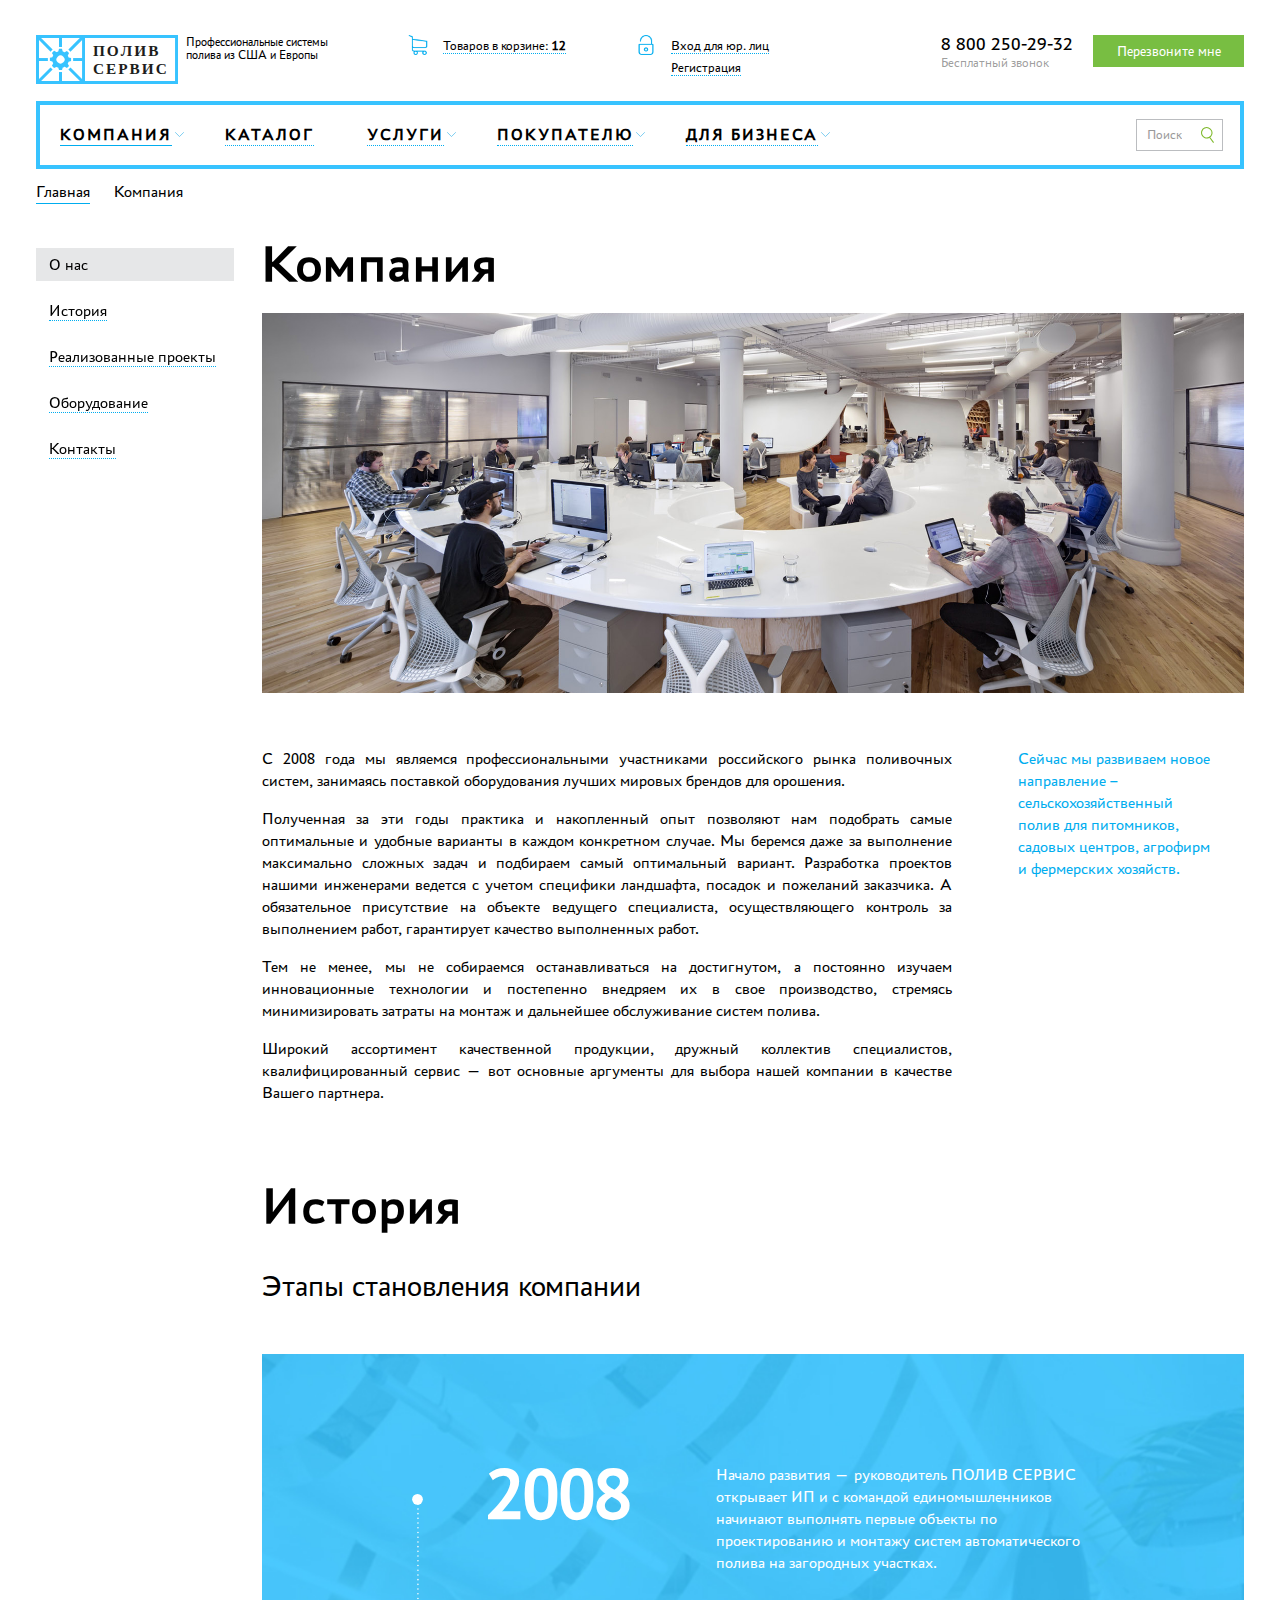
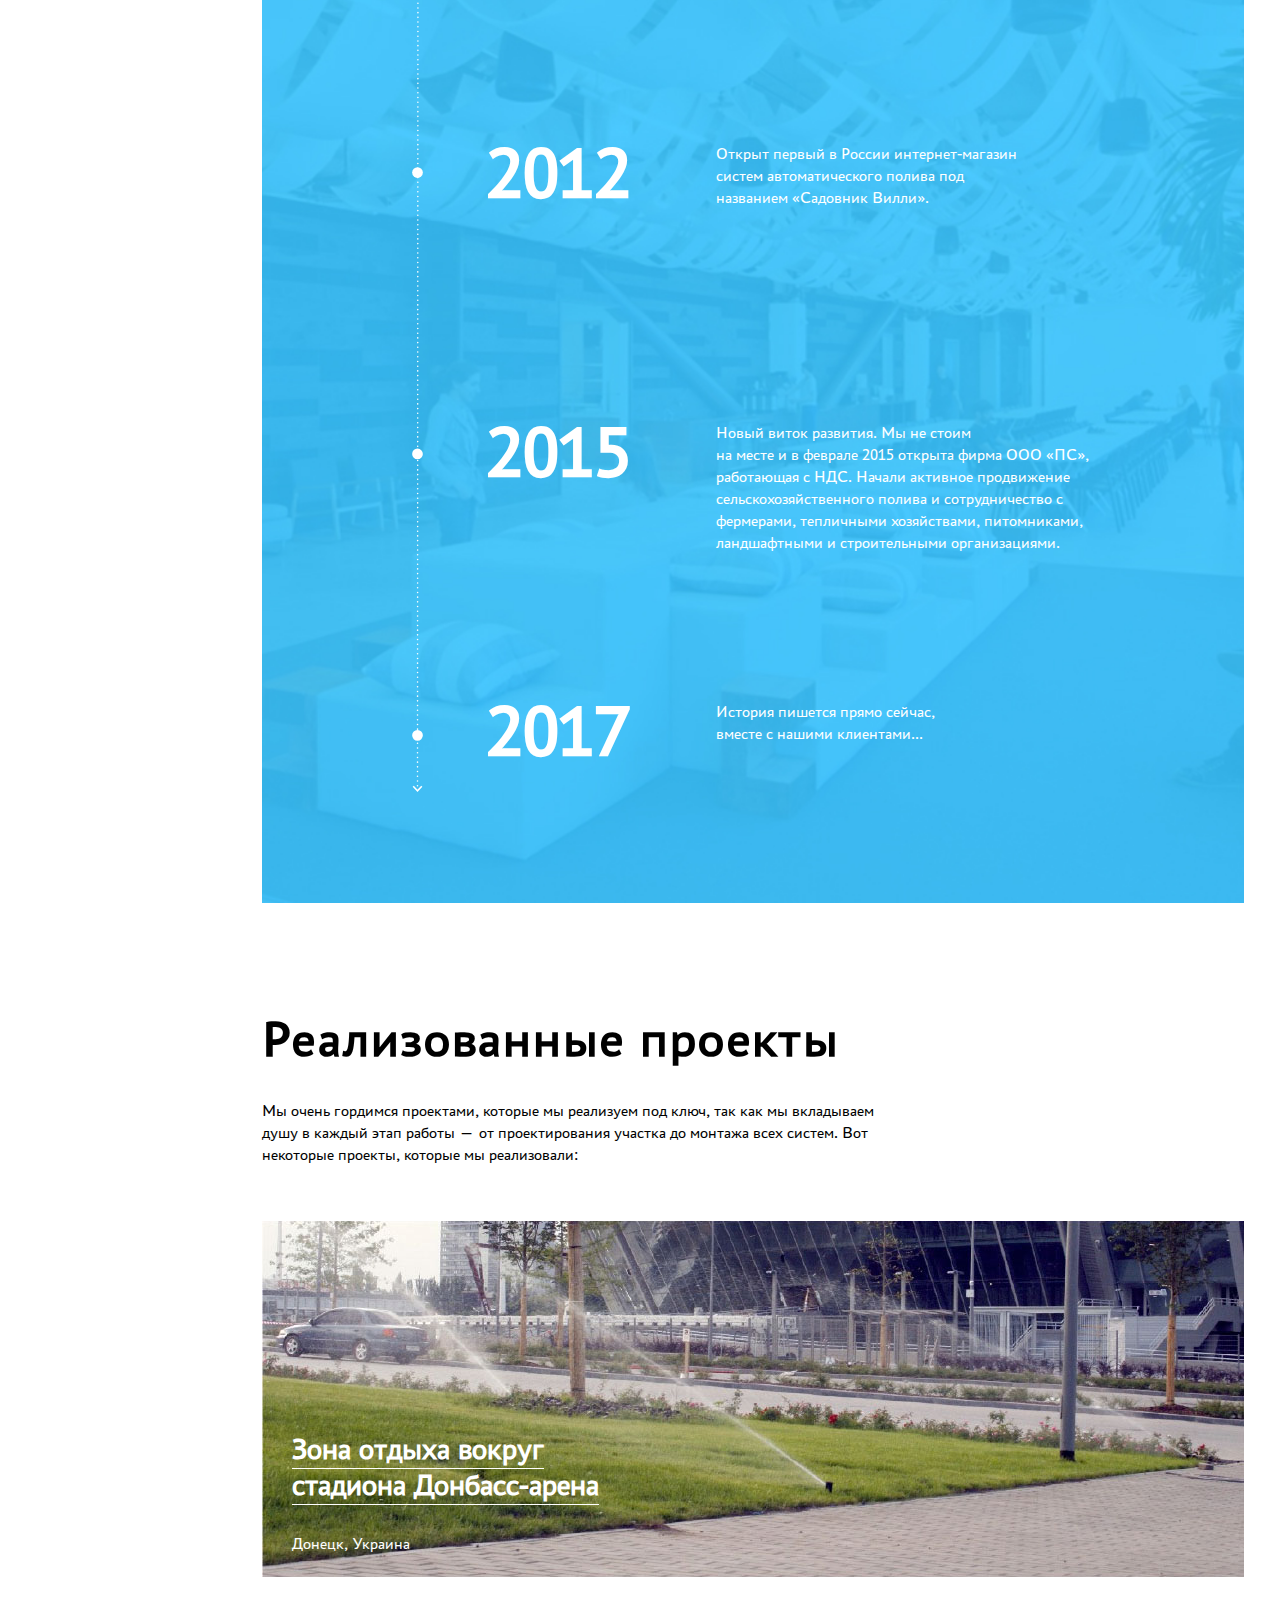
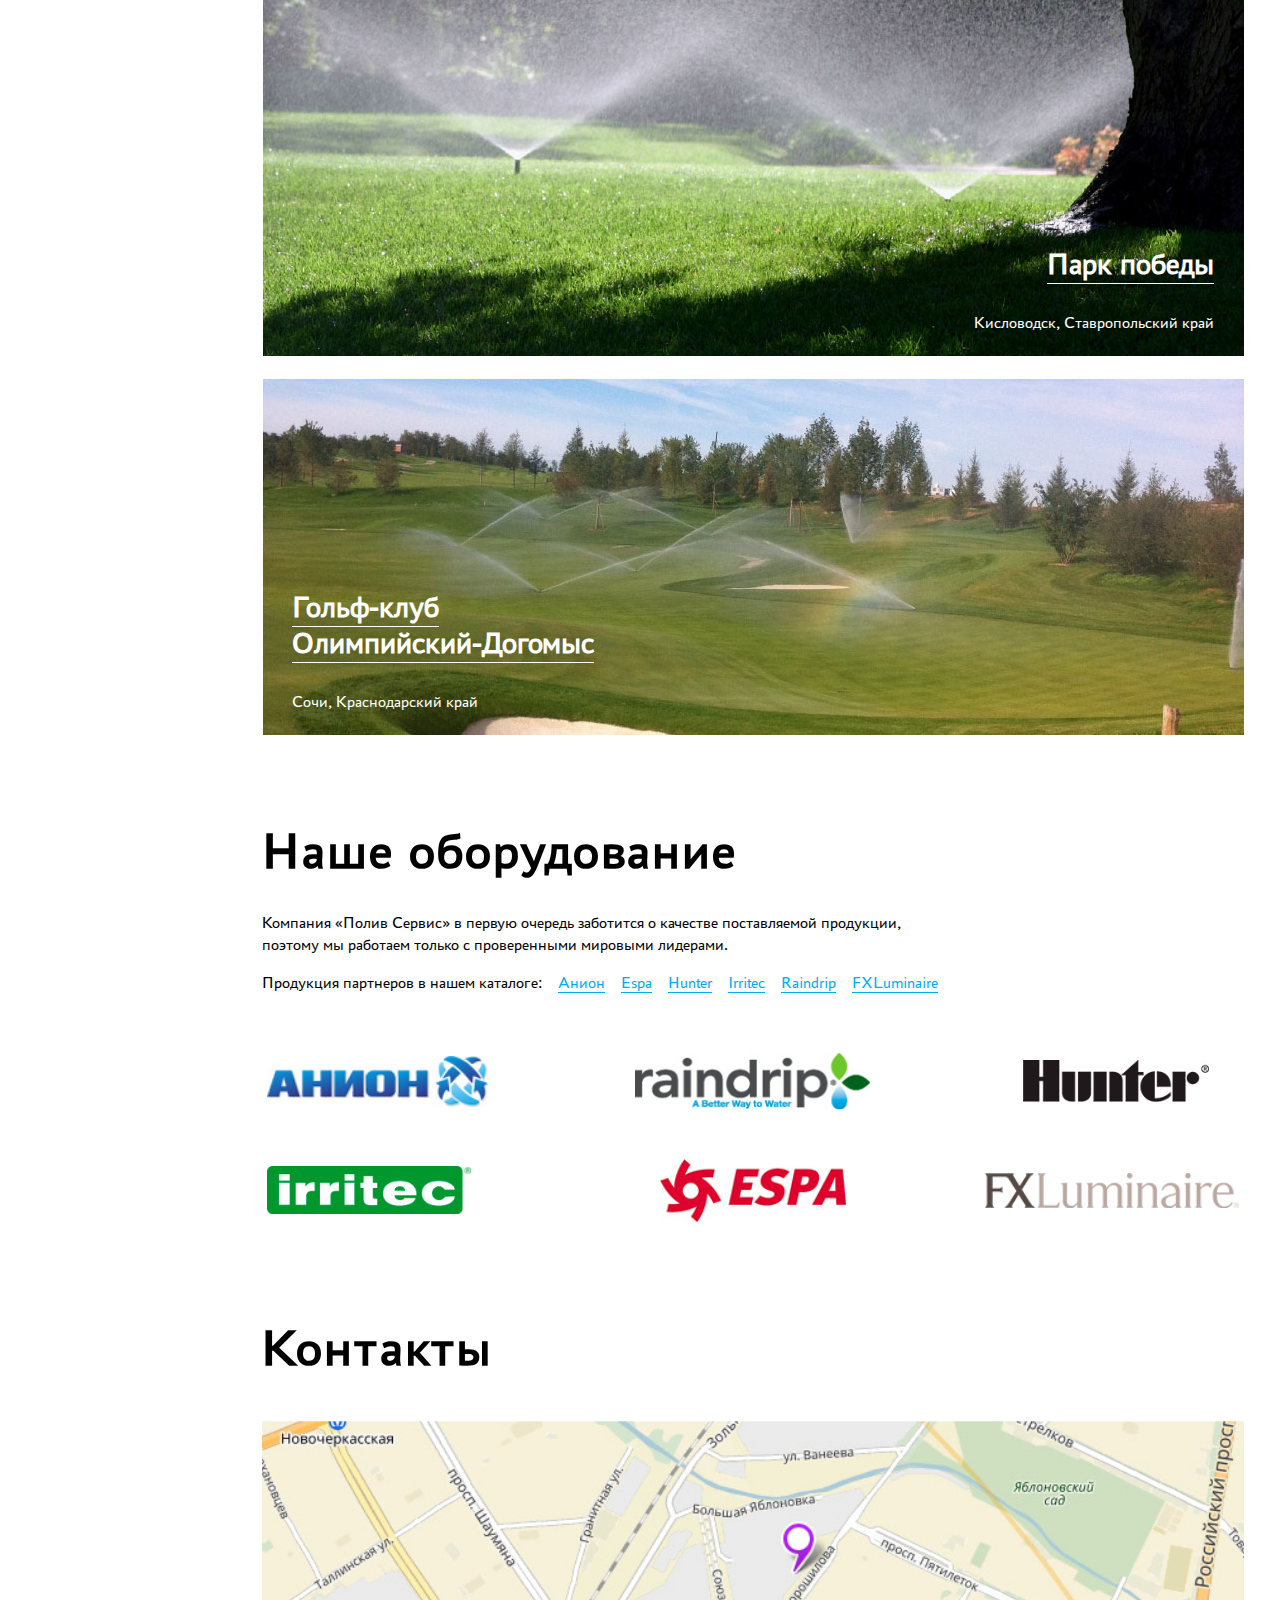
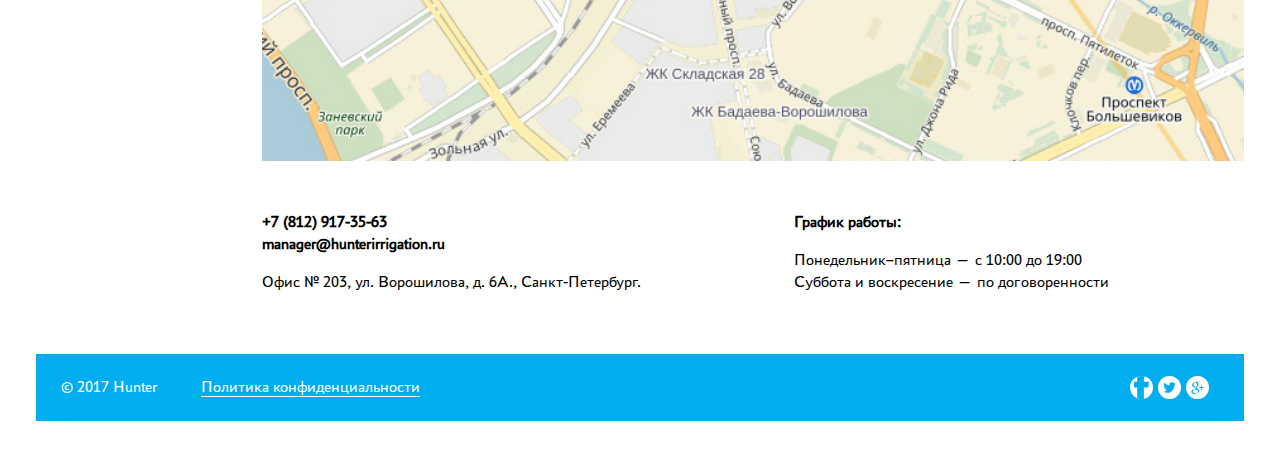
==== commit 55e56811: "Customer page desktop" ====
--- a/company.html
+++ b/company.html
@@ -109,7 +109,7 @@
           <a href="catalog.html" class="menu__link">Каталог</a>
         </li>
         <li class="menu__item">
-          <a href="service.html" class="menu__link">Услуги</a>
+          <a href="#" class="menu__link">Услуги</a>
           <input type="checkbox" name="menu" id="drop-3" class="menu__drop">
           <label for="drop-3" class="menu__arrow"><span class="visually-hidden">Выпадающее меню</span></label>
           <div class="menu__sublist-wrap">
@@ -330,7 +330,7 @@
     </div>
     <div class="social">
       <a href="#" class="social__link">
-        <img src="img/icon-fb.svg" alt="Facebook" class="social__img" width="35" height="35">
+        <img src="img/icon-facebook.svg" alt="Facebook" class="social__img" width="14" height="14">
       </a>
       <a href="#" class="social__link">
         <img src="img/icon-tw.svg" alt="Twitter" class="social__img" width="23" height="23">
--- a/css/style.min.css
+++ b/css/style.min.css
@@ -1,3 +1,3 @@
 @font-face{font-weight:400;font-family:"PT Astra Sans";font-style:normal;src:url(../fonts/PTAstraSans-Regular.woff2) format("woff2"),url(../fonts/PTAstraSans-Regular.woff) format("woff")}@font-face{font-weight:400;font-family:"Open Sans";font-style:normal;src:url(../fonts/opensans.woff2) format("woff2"),url(../fonts/opensans.woff) format("woff")}@font-face{font-weight:400;font-family:"Minion Pro";font-style:normal;src:url(../fonts/MinionPro-Regular.woff2) format("woff2"),url(../fonts/MinionPro-Regular.woff) format("woff")}
 /*! normalize.css v4.1.1 | MIT License | github.com/necolas/normalize.css */
-@keyframes swiper-preloader-spin{to{transform:rotate(360deg)}}html{font-family:sans-serif;-ms-text-size-adjust:100%;-webkit-text-size-adjust:100%;box-sizing:border-box}body{margin:0;font-family:"PT Astra Sans","Arial",sans-serif;font-size:16px;line-height:22px;font-weight:400}.menu__item:hover .menu__sublist-wrap,.user__cart-wrap:hover .user__cart,article,aside,details,figcaption,figure,footer,header,main,menu,nav,section,summary{display:block}audio,canvas,progress,video{display:inline-block}audio:not([controls]){display:none;height:0}progress,sub,sup{vertical-align:baseline}[hidden],template{display:none}a{background-color:transparent;-webkit-text-decoration-skip:objects;text-decoration:none}a:active,a:hover{outline-width:0}abbr[title]{border-bottom:none;text-decoration:underline dotted}b,strong{font-weight:bolder}dfn{font-style:italic}h1{font-size:2em;margin:.67em 0}mark{background-color:#ff0;color:#000}small{font-size:80%}sub,sup{font-size:75%;line-height:0;position:relative}sub{bottom:-.25em}sup{top:-.5em}img{border-style:none;max-width:100%;height:auto}svg:not(:root){overflow:hidden}code,kbd,pre,samp{font-family:monospace,monospace;font-size:1em}figure{margin:1em 40px}hr{box-sizing:content-box;height:0;overflow:visible}button,input{margin:0;overflow:visible}select,textarea{font:inherit;margin:0}optgroup{font-weight:700}button,select{text-transform:none}[type=reset],[type=submit],button,html [type=button]{-webkit-appearance:button}[type=button]::-moz-focus-inner,[type=reset]::-moz-focus-inner,[type=submit]::-moz-focus-inner,button::-moz-focus-inner{border-style:none;padding:0}[type=button]:-moz-focusring,[type=reset]:-moz-focusring,[type=submit]:-moz-focusring,button:-moz-focusring{outline:1px dotted ButtonText}fieldset{border:1px solid silver;margin:0 2px;padding:.35em .625em .75em}legend{color:inherit;display:table;max-width:100%;white-space:normal}textarea{overflow:auto}[type=checkbox],[type=radio],legend{box-sizing:border-box;padding:0}[type=number]::-webkit-inner-spin-button,[type=number]::-webkit-outer-spin-button{height:auto}[type=search]{-webkit-appearance:textfield;outline-offset:-2px}[type=search]::-webkit-search-cancel-button,[type=search]::-webkit-search-decoration{-webkit-appearance:none}::-webkit-input-placeholder{color:inherit;opacity:.54}::-webkit-file-upload-button{-webkit-appearance:button;font:inherit}.visually-hidden{position:absolute;width:1px;height:1px;margin:-1px;border:0;padding:0;clip:rect(0 0 0 0);overflow:hidden}*,:after,:before{box-sizing:inherit}ul{margin:0;padding:0;list-style-type:none}button,input{font:inherit}button{cursor:pointer;border:0}.wrapper{width:1208px;margin:0 auto}.header__top,.logo{display:-ms-flexbox;display:flex;-ms-flex-align:start;align-items:flex-start}.header__top{padding-top:35px;padding-bottom:17px;-ms-flex-pack:justify;justify-content:space-between}.logo{-ms-flex-pack:start;justify-content:flex-start}.logo__text{margin:0 0 0 8px;width:150px;font-size:12px;line-height:1.1;color:#000}.call{display:-ms-flexbox;display:flex;-ms-flex-pack:end;justify-content:flex-end;-ms-flex-align:stretch;align-items:stretch}.call__phone{color:#000;line-height:1;margin-right:100px}.call__phone--header{margin-right:20px}.call__phone--header .call__text{color:rgba(0,0,0,.4)}.call__number{margin:0;font-size:19px}.call__text{font-size:13px}.btn{background-color:#78be42;color:#fff;width:151px;height:32px;font-size:14px}.btn:active,.btn:hover{opacity:.8}.user{display:-ms-flexbox;display:flex;-ms-flex-pack:start;justify-content:flex-start;-ms-flex-align:start;align-items:flex-start;margin-right:100px}.user__link{display:block;cursor:pointer;color:#000;font-size:13px;padding-left:35px;position:relative}.title__sub a:active,.title__sub a:hover,.user__link span{border-bottom:1px dotted #00adef}.user__link:active span,.user__link:hover span{border-bottom:1px solid #00adef}.user__link::before{content:"";position:absolute;top:0;left:0;width:20px;height:20px;background-repeat:no-repeat;background-size:contain;background-position:center}.user__link--cart{margin-right:70px}.user__link--cart::before{background-image:url(../img/icon-cart.png)}.user__link--login::before{background-image:url(../img/icon-padlock.png)}.user__cart{display:none;position:absolute;top:15px;left:0;z-index:20;padding-top:30px;transform:translateX(-34%)}.user__cart-wrap{position:relative}.user__list,.user__list::after{background-color:#fff;border:1px solid #bbbdc0}.user__list{min-width:515px;padding:10px 20px}.user__list::after{content:"";position:absolute;top:28px;left:50%;width:15px;height:15px;border-right:none;border-bottom:none;transform:rotate(45deg) translateX(-50%)}.user__field,.user__item{display:-ms-flexbox;display:flex;-ms-flex-pack:justify;justify-content:space-between;-ms-flex-align:center;align-items:center}.user__field{margin:0}.user__item{padding:10px 0;border-bottom:1px dotted rgba(230,231,232,.5)}.user__item:last-child{border-bottom:none;padding-top:15px}.user__model,.user__name{font-size:14px}.user__name,.user__wrap{-ms-flex-positive:1;flex-grow:1}.user__wrap{display:-ms-flexbox;display:flex}.user__name{max-width:155px}.user__model{width:90px}.user__btn,.user__input{width:25px;height:25px;background-color:#00adef;color:#fff;font-size:12px;outline:0}.user__input{width:50px;border:0;text-align:center}.user__price{font-size:14px;font-weight:700;width:96px;text-align:center}.user__total{font-size:23px;line-height:1;font-weight:700}.user__buy{width:222px;height:35px;display:-ms-flexbox;display:flex;-ms-flex-pack:center;justify-content:center;-ms-flex-align:center;align-items:center}.user__close{width:25px;height:25px;background-color:transparent;background-image:url(../img/icon-cross-red.svg);background-repeat:no-repeat;background-size:10px 10px;background-position:center;outline:0}.user__open{display:none}.menu{display:-ms-flexbox;display:flex;-ms-flex-pack:justify;justify-content:space-between;-ms-flex-align:center;align-items:center;padding:14px 17px 14px 20px;border:4px solid #37c3ff}.menu__btn{display:none;width:30px;height:30px;outline:0;background-repeat:no-repeat;background-position:center;background-size:contain;background-color:transparent}.menu__list{display:-ms-flexbox;display:flex}.menu__link{color:#000;text-transform:uppercase;font-weight:700;letter-spacing:2px;padding-bottom:1px;border-bottom:1px dotted #00adef}.menu__link--active,.menu__link:active,.menu__link:hover{border-bottom:1px solid #00adef}.menu__item{margin-left:53px;position:relative}.menu__item:first-child{margin-left:0}.menu__drop{display:none}.menu__arrow{display:block;position:absolute;top:3px;right:-15px;width:15px;height:15px;background-image:url(../img/icon-arrow.svg);background-size:9px 5px;background-repeat:no-repeat;background-position:center}.menu__sublink{font-size:14px;color:#000;min-height:40px;padding:10px 0;display:block;width:100%;border-bottom:1px dotted #bbbdc0}.menu__sublink:active,.menu__sublink:hover{color:#00adef}.menu__subitem:last-child .menu__sublink{border-bottom:none}.menu__sublist-wrap{display:none;position:absolute;top:15px;left:50%;transform:translateX(-50%);z-index:5;padding-top:20px}.menu__sublist,.menu__sublist::after{background-color:#fff;border:1px solid #bbbdc0}.menu__sublist{padding:0 20px;min-width:166px}.menu__sublist::after{content:"";position:absolute;top:18px;left:50%;width:15px;height:15px;border-right:none;border-bottom:none;transform:rotate(45deg) translateX(-50%)}.search__wrap{display:-ms-flexbox;display:flex;-ms-flex-pack:end;justify-content:flex-end;-ms-flex-align:center;align-items:center;border:1px solid #bbbdc0}.search__input{border:0;padding:0 10px;width:55px;outline:0;font-size:13px}.search__input:-ms-input-placeholder{opacity:.4}.search__input::placeholder{opacity:.4}.promo,.search__btn{background-repeat:no-repeat;background-position:center}.search__btn{width:30px;height:30px;background-color:transparent;background-image:url(../img/icon-search.svg);background-size:13px 16px}.promo{min-height:470px;padding-top:115px;padding-left:75px;margin-top:23px;margin-bottom:65px;background-image:url(../img/bg-main.jpg);background-size:cover}.promo__h1{font-size:52px;line-height:66px;color:#fff;font-weight:700;margin:0;letter-spacing:2px}.promo__h1 span{letter-spacing:8px;border-bottom:1px solid #fff}.promo__text{position:relative;max-width:455px}.promo__link{position:absolute;top:98%;left:96%;font-size:15px;color:#fff;text-align:center;line-height:31px;width:106px;background-color:#78be42}.promo__link:active,.promo__link:hover{opacity:.8}.catalog{margin-bottom:67px}.catalog__wrap{display:-ms-flexbox;display:flex;-ms-flex-pack:justify;justify-content:space-between;-ms-flex-align:start;align-items:flex-start;padding:45px 90px 48px 30px;background-image:url(../img/bg-main-blue.png);background-repeat:no-repeat;background-position:center;background-size:cover}.catalog__link{display:block;color:#fff;font-size:19px;line-height:40px;font-family:"Open Sans","Arial",sans-serif}.catalog__link span{border-bottom:1px dotted #fff}.catalog__link:active span,.catalog__link:hover span,.title-h3 span{border-bottom:1px solid #fff}.catalog__list{padding-right:10px}.title-h2,h2{font-size:52px;line-height:1.2;margin-top:0;margin-bottom:18px;letter-spacing:2px}.title-h3,.title-h3-norm,h3{font-size:30px;line-height:36px}.title-h3{color:#fff;font-weight:700}.title-h3 span{padding-bottom:2px}.title-h3-norm,h3{font-weight:400}.title__sub{max-width:650px;margin-top:30px}.title__sub--wide{max-width:none;margin:0}.title__sub a{color:#00adef;margin-left:12px}.service{margin-bottom:70px}.service--app{margin-bottom:83px}.service__item{display:-ms-flexbox;display:flex;-ms-flex-pack:center;justify-content:center;-ms-flex-align:center;align-items:center;position:relative;overflow:hidden;width:390px;height:290px}.service__item--wide{width:100%}.service__item--tall{height:595px}.service__item--bottom{margin-top:auto}.service__item--bottom-app{height:216px;margin-top:auto}.service__item--application{height:368px}.service__item:active,.service__item:hover{outline:6px solid #00adef;outline-offset:-6px}.service__list,.service__wrap{display:-ms-flexbox;display:flex;-ms-flex-pack:justify;justify-content:space-between;-ms-flex-align:stretch;align-items:stretch;width:100%}.service__wrap{-ms-flex-wrap:wrap;flex-wrap:wrap;width:795px}.service__title{max-width:250px;margin:0;position:absolute;bottom:30px;left:30px;letter-spacing:1px}.service__img{display:block;max-width:none;min-width:100%;min-height:290px}.service__img--wide{width:795px;height:auto}.service__img--tall{height:595px;width:auto}.service__img--application{height:368px;width:auto}.service__h2{margin-bottom:35px}.brief{margin-bottom:70px}.brief__form{padding:60px 40px 60px 50px;border:6px solid #00adef}.brief__content,.brief__wrap{display:-ms-flexbox;display:flex;-ms-flex-pack:start;justify-content:flex-start}.brief__content{-ms-flex-wrap:wrap;flex-wrap:wrap}.brief__label{display:block;padding-bottom:8px}.brief__label--radio{cursor:pointer;position:relative;margin-right:25px;padding-left:33px}.brief__label--radio span{border-bottom:1px dotted #00adef}.brief__label--radio:active span,.brief__label--radio:hover span,.title__sub a{border-bottom:1px solid #00adef}.brief__label--radio::before{content:"";position:absolute;top:0;left:0;width:26px;height:26px;border:1px solid #00adef}.brief__label--radio::after{display:none;content:"";position:absolute;top:7px;left:7px;width:12px;height:12px;background-color:#78be42}.brief__label--source{cursor:pointer}.brief__label--source:active,.brief__label--source:hover{color:#78be42}.brief__input{width:189px;height:26px;border:1px solid #00adef;margin-right:37px;padding:0 10px}.brief__comment{display:block;font-size:12px;line-height:14px;color:#bbbdc0;padding-top:12px;max-width:155px}.brief__comment--margin{margin-bottom:35px}.brief__comment--radio{padding-top:5px}.brief__area{display:block;border:1px solid #00adef;padding:10px;width:641px;height:104px;margin-right:38px}.brief__btn{font-size:22px;line-height:27px;width:225px;min-height:51px;margin-top:auto}.brief__field{position:relative}.brief__field--wide{margin-top:-38px}.brief__drop,.brief__file,.brief__radio{display:none}.brief__drop:checked~.brief__source,.brief__radio:checked+.brief__label--radio::after{display:block}.brief__select,.brief__source{width:188px;border:1px solid #00adef}.brief__select{color:#bbbdc0;height:26px;padding-left:10px;margin-right:38px;background-image:url(../img/icon-select.svg);background-repeat:no-repeat;background-size:8px 5px;background-position:96% center;cursor:pointer;display:block}.brief__source{display:none;position:absolute;top:53px;left:0;padding:0 10px;background-color:#fff;border-top:none;z-index:5}.brief__upload{display:block;width:188px;height:25px;background-color:#f1f2f2;padding-left:10px;background-image:url(../img/icon-plus.svg);background-repeat:no-repeat;background-size:13px 13px;background-position:96% center;cursor:pointer}.swiper-container{margin-left:auto;margin-right:auto;position:relative;overflow:hidden;z-index:1}.swiper-container-no-flexbox .swiper-slide{float:left}.swiper-container-vertical>.swiper-wrapper{-ms-flex-direction:column;flex-direction:column}.swiper-slide,.swiper-wrapper{width:100%;height:100%;position:relative}.swiper-wrapper{z-index:1;display:-ms-flexbox;display:flex;transition-property:transform;box-sizing:content-box}.swiper-container-android .swiper-slide,.swiper-wrapper{transform:translate3d(0,0,0)}.swiper-container-multirow>.swiper-wrapper{-webkit-box-lines:multiple;-moz-box-lines:multiple;-ms-flex-wrap:wrap;flex-wrap:wrap}.swiper-container-free-mode>.swiper-wrapper{transition-timing-function:ease-out;margin:0 auto}.swiper-slide{-webkit-flex-shrink:0;-ms-flex:0 0 auto;-ms-flex-negative:0;flex-shrink:0}.swiper-container-autoheight,.swiper-container-autoheight .swiper-slide{height:auto}.swiper-container-autoheight .swiper-wrapper{-ms-flex-align:start;align-items:flex-start;transition-property:transform,height}.swiper-container .swiper-notification{position:absolute;left:0;top:0;pointer-events:none;opacity:0;z-index:-1000}.swiper-wp8-horizontal{-ms-touch-action:pan-y;touch-action:pan-y}.swiper-wp8-vertical{-ms-touch-action:pan-x;touch-action:pan-x}.swiper-button-next,.swiper-button-prev{position:absolute;top:45%;width:26px;height:72px;margin-top:-22px;z-index:10;cursor:pointer;background-color:#fff;background-size:26px 41px;background-position:center;background-repeat:no-repeat}.swiper-button-next.swiper-button-disabled,.swiper-button-prev.swiper-button-disabled{opacity:.35;cursor:auto;pointer-events:none}.swiper-button-prev,.swiper-container-rtl .swiper-button-next{left:0;right:auto}.swiper-button-prev,.swiper-button-prev.swiper-button-black,.swiper-button-prev.swiper-button-white,.swiper-container-rtl .swiper-button-next,.swiper-container-rtl .swiper-button-next.swiper-button-black,.swiper-container-rtl .swiper-button-next.swiper-button-white{background-image:url(../img/icon-arrow-next.svg);transform:rotate(180deg)}.swiper-button-next,.swiper-container-rtl .swiper-button-prev{background-image:url(../img/icon-arrow-next.svg);right:0;left:auto}.swiper-button-next.swiper-button-black,.swiper-button-next.swiper-button-white,.swiper-container-rtl .swiper-button-prev.swiper-button-black,.swiper-container-rtl .swiper-button-prev.swiper-button-white{background-image:url(../img/icon-arrow-next.svg)}.swiper-pagination{position:absolute;text-align:center;transition:300ms;transform:translate3d(0,0,0);z-index:10}.swiper-pagination.swiper-pagination-hidden{opacity:0}.swiper-container-horizontal>.swiper-pagination-bullets,.swiper-pagination-custom,.swiper-pagination-fraction{bottom:10px;left:0;width:100%}.swiper-pagination-bullet{width:8px;height:8px;display:inline-block;border-radius:100%;background:#000;opacity:.2}button.swiper-pagination-bullet{border:0;margin:0;padding:0;box-shadow:none;-moz-appearance:none;-ms-appearance:none;-webkit-appearance:none;appearance:none}.swiper-pagination-clickable .swiper-pagination-bullet{cursor:pointer}.swiper-pagination-white .swiper-pagination-bullet,.swiper-pagination-white .swiper-pagination-bullet-active{background:#fff}.swiper-pagination-bullet-active{opacity:1;background:#007aff}.swiper-pagination-black .swiper-pagination-bullet-active{background:#000}.swiper-container-vertical>.swiper-pagination-bullets{right:10px;top:50%;transform:translate3d(0,-50%,0)}.swiper-container-vertical>.swiper-pagination-bullets .swiper-pagination-bullet{margin:5px 0;display:block}.swiper-container-horizontal>.swiper-pagination-bullets .swiper-pagination-bullet{margin:0 5px}.swiper-pagination-progress{background:rgba(0,0,0,.25);position:absolute}.swiper-pagination-progress .swiper-pagination-progressbar{background:#007aff;position:absolute;left:0;top:0;width:100%;height:100%;transform:scale(0);transform-origin:left top}.swiper-container-rtl .swiper-pagination-progress .swiper-pagination-progressbar{transform-origin:right top}.swiper-container-horizontal>.swiper-pagination-progress{width:100%;height:4px;left:0;top:0}.swiper-container-vertical>.swiper-pagination-progress{width:4px;height:100%;left:0;top:0}.swiper-pagination-progress.swiper-pagination-white{background:rgba(255,255,255,.5)}.swiper-pagination-progress.swiper-pagination-white .swiper-pagination-progressbar{background:#fff}.swiper-pagination-progress.swiper-pagination-black .swiper-pagination-progressbar{background:#000}.swiper-container-3d{-o-perspective:1200px;perspective:1200px}.swiper-container-3d .swiper-cube-shadow,.swiper-container-3d .swiper-slide,.swiper-container-3d .swiper-slide-shadow-bottom,.swiper-container-3d .swiper-slide-shadow-left,.swiper-container-3d .swiper-slide-shadow-right,.swiper-container-3d .swiper-slide-shadow-top,.swiper-container-3d .swiper-wrapper{transform-style:preserve-3d}.swiper-container-3d .swiper-slide-shadow-bottom,.swiper-container-3d .swiper-slide-shadow-left,.swiper-container-3d .swiper-slide-shadow-right,.swiper-container-3d .swiper-slide-shadow-top{position:absolute;left:0;top:0;width:100%;height:100%;pointer-events:none;z-index:10}.swiper-container-3d .swiper-slide-shadow-left{background-image:linear-gradient(to left,rgba(0,0,0,.5),transparent)}.swiper-container-3d .swiper-slide-shadow-right{background-image:linear-gradient(to right,rgba(0,0,0,.5),transparent)}.swiper-container-3d .swiper-slide-shadow-top{background-image:linear-gradient(to top,rgba(0,0,0,.5),transparent)}.swiper-container-3d .swiper-slide-shadow-bottom{background-image:linear-gradient(to bottom,rgba(0,0,0,.5),transparent)}.swiper-container-coverflow .swiper-wrapper,.swiper-container-flip .swiper-wrapper{-ms-perspective:1200px}.swiper-container-cube,.swiper-container-flip{overflow:visible}.swiper-container-cube .swiper-slide,.swiper-container-flip .swiper-slide{pointer-events:none;-webkit-backface-visibility:hidden;backface-visibility:hidden;z-index:1}.swiper-container-cube .swiper-slide .swiper-slide,.swiper-container-flip .swiper-slide .swiper-slide{pointer-events:none}.swiper-container-cube .swiper-slide-active .swiper-slide-active,.swiper-container-flip .swiper-slide-active,.swiper-container-flip .swiper-slide-active .swiper-slide-active{pointer-events:auto}.swiper-container-cube .swiper-slide-shadow-bottom,.swiper-container-cube .swiper-slide-shadow-left,.swiper-container-cube .swiper-slide-shadow-right,.swiper-container-cube .swiper-slide-shadow-top,.swiper-container-flip .swiper-slide-shadow-bottom,.swiper-container-flip .swiper-slide-shadow-left,.swiper-container-flip .swiper-slide-shadow-right,.swiper-container-flip .swiper-slide-shadow-top{z-index:0;-webkit-backface-visibility:hidden;backface-visibility:hidden}.swiper-container-cube .swiper-slide{visibility:hidden;transform-origin:0 0;width:100%;height:100%}.swiper-container-cube.swiper-container-rtl .swiper-slide{transform-origin:100% 0}.swiper-container-cube .swiper-slide-active,.swiper-container-cube .swiper-slide-next,.swiper-container-cube .swiper-slide-next+.swiper-slide,.swiper-container-cube .swiper-slide-prev{pointer-events:auto;visibility:visible}.swiper-container-cube .swiper-cube-shadow{position:absolute;left:0;bottom:0;width:100%;height:100%;background:#000;opacity:.6;filter:blur(50px);z-index:0}.swiper-container-fade.swiper-container-free-mode .swiper-slide{transition-timing-function:ease-out}.swiper-container-fade .swiper-slide{pointer-events:none;transition-property:opacity}.swiper-container-fade .swiper-slide .swiper-slide{pointer-events:none}.swiper-container-fade .swiper-slide-active,.swiper-container-fade .swiper-slide-active .swiper-slide-active{pointer-events:auto}.swiper-zoom-container{width:100%;height:100%;display:-ms-flexbox;display:flex;-ms-flex-pack:center;justify-content:center;-ms-flex-align:center;align-items:center;text-align:center}.swiper-zoom-container>canvas,.swiper-zoom-container>img,.swiper-zoom-container>svg{max-width:100%;max-height:100%;object-fit:contain}.swiper-scrollbar{border-radius:10px;position:relative;-ms-touch-action:none;background:rgba(0,0,0,.1)}.swiper-container-horizontal>.swiper-scrollbar{position:absolute;left:1%;bottom:3px;z-index:50;height:5px;width:98%}.swiper-container-vertical>.swiper-scrollbar{position:absolute;right:3px;top:1%;z-index:50;width:5px;height:98%}.swiper-scrollbar-drag{height:100%;width:100%;position:relative;background:rgba(0,0,0,.5);border-radius:10px;left:0;top:0}.swiper-scrollbar-cursor-drag{cursor:move}.swiper-lazy-preloader{width:42px;height:42px;position:absolute;left:50%;top:50%;margin-left:-21px;margin-top:-21px;z-index:10;transform-origin:50%;animation:swiper-preloader-spin 1s steps(12,end) infinite}.swiper-lazy-preloader:after{display:block;content:"";width:100%;height:100%;background-image:url("data:image/svg+xml;charset=utf-8,%3Csvg%20viewBox%3D'0%200%20120%20120'%20xmlns%3D'http%3A%2F%2Fwww.w3.org%2F2000%2Fsvg'%20xmlns%3Axlink%3D'http%3A%2F%2Fwww.w3.org%2F1999%2Fxlink'%3E%3Cdefs%3E%3Cline%20id%3D'l'%20x1%3D'60'%20x2%3D'60'%20y1%3D'7'%20y2%3D'27'%20stroke%3D'%236c6c6c'%20stroke-width%3D'11'%20stroke-linecap%3D'round'%2F%3E%3C%2Fdefs%3E%3Cg%3E%3Cuse%20xlink%3Ahref%3D'%23l'%20opacity%3D'.27'%2F%3E%3Cuse%20xlink%3Ahref%3D'%23l'%20opacity%3D'.27'%20transform%3D'rotate(30%2060%2C60)'%2F%3E%3Cuse%20xlink%3Ahref%3D'%23l'%20opacity%3D'.27'%20transform%3D'rotate(60%2060%2C60)'%2F%3E%3Cuse%20xlink%3Ahref%3D'%23l'%20opacity%3D'.27'%20transform%3D'rotate(90%2060%2C60)'%2F%3E%3Cuse%20xlink%3Ahref%3D'%23l'%20opacity%3D'.27'%20transform%3D'rotate(120%2060%2C60)'%2F%3E%3Cuse%20xlink%3Ahref%3D'%23l'%20opacity%3D'.27'%20transform%3D'rotate(150%2060%2C60)'%2F%3E%3Cuse%20xlink%3Ahref%3D'%23l'%20opacity%3D'.37'%20transform%3D'rotate(180%2060%2C60)'%2F%3E%3Cuse%20xlink%3Ahref%3D'%23l'%20opacity%3D'.46'%20transform%3D'rotate(210%2060%2C60)'%2F%3E%3Cuse%20xlink%3Ahref%3D'%23l'%20opacity%3D'.56'%20transform%3D'rotate(240%2060%2C60)'%2F%3E%3Cuse%20xlink%3Ahref%3D'%23l'%20opacity%3D'.66'%20transform%3D'rotate(270%2060%2C60)'%2F%3E%3Cuse%20xlink%3Ahref%3D'%23l'%20opacity%3D'.75'%20transform%3D'rotate(300%2060%2C60)'%2F%3E%3Cuse%20xlink%3Ahref%3D'%23l'%20opacity%3D'.85'%20transform%3D'rotate(330%2060%2C60)'%2F%3E%3C%2Fg%3E%3C%2Fsvg%3E");background-position:50%;background-size:100%;background-repeat:no-repeat}.swiper-lazy-preloader-white:after{background-image:url("data:image/svg+xml;charset=utf-8,%3Csvg%20viewBox%3D'0%200%20120%20120'%20xmlns%3D'http%3A%2F%2Fwww.w3.org%2F2000%2Fsvg'%20xmlns%3Axlink%3D'http%3A%2F%2Fwww.w3.org%2F1999%2Fxlink'%3E%3Cdefs%3E%3Cline%20id%3D'l'%20x1%3D'60'%20x2%3D'60'%20y1%3D'7'%20y2%3D'27'%20stroke%3D'%23fff'%20stroke-width%3D'11'%20stroke-linecap%3D'round'%2F%3E%3C%2Fdefs%3E%3Cg%3E%3Cuse%20xlink%3Ahref%3D'%23l'%20opacity%3D'.27'%2F%3E%3Cuse%20xlink%3Ahref%3D'%23l'%20opacity%3D'.27'%20transform%3D'rotate(30%2060%2C60)'%2F%3E%3Cuse%20xlink%3Ahref%3D'%23l'%20opacity%3D'.27'%20transform%3D'rotate(60%2060%2C60)'%2F%3E%3Cuse%20xlink%3Ahref%3D'%23l'%20opacity%3D'.27'%20transform%3D'rotate(90%2060%2C60)'%2F%3E%3Cuse%20xlink%3Ahref%3D'%23l'%20opacity%3D'.27'%20transform%3D'rotate(120%2060%2C60)'%2F%3E%3Cuse%20xlink%3Ahref%3D'%23l'%20opacity%3D'.27'%20transform%3D'rotate(150%2060%2C60)'%2F%3E%3Cuse%20xlink%3Ahref%3D'%23l'%20opacity%3D'.37'%20transform%3D'rotate(180%2060%2C60)'%2F%3E%3Cuse%20xlink%3Ahref%3D'%23l'%20opacity%3D'.46'%20transform%3D'rotate(210%2060%2C60)'%2F%3E%3Cuse%20xlink%3Ahref%3D'%23l'%20opacity%3D'.56'%20transform%3D'rotate(240%2060%2C60)'%2F%3E%3Cuse%20xlink%3Ahref%3D'%23l'%20opacity%3D'.66'%20transform%3D'rotate(270%2060%2C60)'%2F%3E%3Cuse%20xlink%3Ahref%3D'%23l'%20opacity%3D'.75'%20transform%3D'rotate(300%2060%2C60)'%2F%3E%3Cuse%20xlink%3Ahref%3D'%23l'%20opacity%3D'.85'%20transform%3D'rotate(330%2060%2C60)'%2F%3E%3C%2Fg%3E%3C%2Fsvg%3E")}.brand{width:1230px;margin:0 auto 65px}.brand__slider{margin-top:45px;padding-left:12px;padding-right:12px;outline:7px solid #00adef;outline-offset:-19px}.brand__slide{max-width:240px;height:212px;display:-ms-flexbox;display:flex;-ms-flex-pack:center;justify-content:center;-ms-flex-align:center;align-items:center}.brand__title{padding-left:11px}.contacts{margin-bottom:28px}.contacts--company{margin-bottom:45px}.contacts__map{width:100%;height:266px;margin-top:40px;background-image:url(../img/map.png);background-repeat:no-repeat;background-position:center;background-size:cover}.contacts__map--company{height:341px}.contacts__wrap{display:-ms-flexbox;display:flex;-ms-flex-pack:justify;justify-content:space-between;-ms-flex-align:center;align-items:center;padding-left:20px}.contacts__wrap--left{padding-left:0;padding-top:50px}.contacts__text{font-style:normal;line-height:19px}.contacts__info{padding-top:20px;margin-top:16px}.contacts__link{display:block;font-weight:700;font-style:normal;color:#000}.contacts__link:last-of-type{margin-bottom:16px}.contacts__block{font-style:normal;padding-right:135px}.about__wrap p,.contacts__address{margin-top:0}.footer{margin-bottom:36px;background-color:#00adef;color:#fff;display:-ms-flexbox;display:flex;-ms-flex-pack:justify;justify-content:space-between;-ms-flex-align:center;align-items:center;min-height:67px;padding:20px 35px 20px 25px}.footer__link{color:#fff;margin-left:40px;border-bottom:1px solid #fff}.footer__link:active,.footer__link:hover{border-bottom:1px dotted #fff}.social,.social__link{display:-ms-flexbox;display:flex;-ms-flex-align:center;align-items:center}.social__link{-ms-flex-pack:center;justify-content:center;background-color:#fff;border-radius:50%;margin-left:5px;width:23px;height:23px;overflow:hidden}.social__link:active img,.social__link:hover img{transform:scale(1.1)}.social__link:first-child .social__img{width:35px;height:35px}.social__img{max-width:none}.arcticmodal-container,.arcticmodal-overlay{position:fixed;left:0;top:0;right:0;bottom:0;z-index:1000}.arcticmodal-container{overflow:auto;margin:0;padding:0;border:0;border-collapse:collapse}:first-child+html .arcticmodal-container{height:100%}.arcticmodal-container_i{height:100%;margin:0 auto}.arcticmodal-container_i2{padding:24px;margin:0;border:0;vertical-align:middle}.arcticmodal-error{padding:20px;border-radius:10px;background:#000;color:#fff}.arcticmodal-loading{width:80px;height:80px;border-radius:10px;background:#000 url(loading.gif) no-repeat 50% 50%}.modal{position:absolute;top:0;left:0;display:-ms-flexbox;display:flex;-ms-flex-pack:center;justify-content:center;-ms-flex-align:center;align-items:center;width:100%;min-height:100vh;background-color:#00adef;border:35px solid #fff;color:#fff;z-index:20}.modal__close{position:absolute;top:20px;right:20px;width:26px;height:26px;cursor:pointer;border:0;background-color:transparent;background-image:url(../img/icon-cross.svg);background-repeat:no-repeat;background-size:cover;background-position:center;outline:0}.modal__content{width:302px}.modal__title{font-size:52px;line-height:52px;font-weight:700}.modal__btn{width:224px;height:35px}.modal__form{margin-top:50px}.modal__field{position:relative}.modal__label{position:absolute;top:-5px;left:0;opacity:.5;z-index:-1;transition:ease-out .2s}.modal__input{width:100%;margin-bottom:33px;background-color:transparent;border:0;outline:0;color:#fff;border-bottom:4px solid #fff}.modal__input--phone{width:172px}.modal__input:focus+.modal__label{top:-25px;transition:ease-out .2s}.breadcrumbs{padding-top:12px;margin-bottom:30px}.breadcrumbs__link{color:#000;padding-bottom:2px;margin-right:20px;border-bottom:1px solid #00adef}.breadcrumbs__link:active,.breadcrumbs__link:hover,.sidebar__link span{border-bottom:1px dotted #00adef}.breadcrumbs__link--active,.breadcrumbs__link--active:active,.breadcrumbs__link--active:hover,.sidebar__link--active span,.sidebar__link:active span,.sidebar__link:hover span{border-bottom:none}.sidebar{width:198px;padding-top:15px;position:fixed}.sidebar__link{display:block;line-height:33px;color:#000;padding:0 13px}.sidebar__link--active,.sidebar__link:active,.sidebar__link:hover{background-color:#e6e7e8}.sidebar__item{margin-bottom:13px}.main{width:982px;margin-left:auto}.about{margin-bottom:55px}.about__figure{padding:0;width:100%;height:380px;overflow:hidden;display:-ms-flexbox;display:flex;-ms-flex-pack:center;justify-content:center;-ms-flex-align:center;align-items:center;margin:0 0 55px}.about__img{max-width:none}.about__text{display:-ms-flexbox;display:flex;-ms-flex-pack:justify;justify-content:space-between;-ms-flex-align:start;align-items:flex-start}.about__wrap{width:690px;text-align:justify}.about__aside{width:226px;color:#00adef;padding-right:30px}.history{margin-bottom:105px}.history__block{margin-top:50px;padding-top:105px;padding-left:225px;position:relative;background-image:url(../img/company-history.jpg);background-repeat:no-repeat;background-size:cover;background-position:center}.history__block::after{content:"";position:absolute;top:140px;left:150px;width:11px;height:898px;background-image:url(../img/line.svg);background-repeat:no-repeat;background-size:contain}.history__list{color:#fff}.history__list .history__year,.history__list span{font-size:72px;line-height:1;font-weight:700;margin-right:85px;margin-bottom:207px}.history__list .history__text,.history__list p{width:377px;margin-top:5px}.history__list .history__item:last-child .history__year,.history__list .history__item:last-child span{margin-bottom:135px}.history__item{display:-ms-flexbox;display:flex;-ms-flex-pack:start;justify-content:flex-start;-ms-flex-align:start;align-items:flex-start}.projects{margin-bottom:85px}.projects__list{margin-top:55px}.projects__item{position:relative;width:100%;height:356px;overflow:hidden;display:-ms-flexbox;display:flex;-ms-flex-pack:center;justify-content:center;-ms-flex-align:center;align-items:center;margin-bottom:23px}.projects__text{position:absolute;bottom:22px;left:30px;max-width:340px}.projects__text--right{left:auto;right:30px;text-align:right}.projects__place{color:#fff}.projects__img{max-width:none}.facilities{margin-bottom:50px}.facilities__item,.facilities__list{display:-ms-flexbox;display:flex;-ms-flex-pack:center;justify-content:center}.facilities__list{-ms-flex-wrap:wrap;flex-wrap:wrap;margin-top:55px;-ms-flex-align:start;align-items:flex-start}.facilities__item{width:33%;min-height:64px;margin-bottom:45px;-ms-flex-align:center;align-items:center}.facilities__item:nth-child(3){padding-right:30px}.facilities__item:nth-child(3n+1){-ms-flex-pack:start;justify-content:flex-start}.facilities__item:nth-child(3n){-ms-flex-pack:end;justify-content:flex-end}@media (max-width:1200px){.wrapper{width:calc(100% - 40px)}.brand{width:calc(100% - 20px)}.call__number{font-size:16px}.user{margin-right:0}.user__link--cart{margin-right:20px}.catalog__wrap{padding-right:30px}.service__wrap{width:64%}.service__item{width:48%}.service__item--wide{width:100%}.service__item--tall{width:34%}.brief__field--wide{margin-top:10px}.brief__select{margin-bottom:10px}.main{width:740px}.about__text{-ms-flex-wrap:wrap;flex-wrap:wrap}.about__aside,.about__wrap{width:100%}.history__block{padding-left:100px}.history__block::after{left:45px}.projects__item{height:260px}.contacts__block{padding-right:0}.user__cart{transform:translateX(-40%)}.user__cart-wrap:hover .user__cart{display:none}.user__open:checked~.user__cart{display:block}}@media (max-width:1000px){.brief__form{padding:20px}.brief__wrap{-ms-flex-pack:center;justify-content:center;-ms-flex-wrap:wrap;flex-wrap:wrap;margin-left:auto;margin-right:auto}.brief__input,.brief__select{margin-right:0}.brief__field{margin-right:20px}.brief__field-area{margin-left:auto;margin-right:auto}.brief__btn{margin:20px auto auto}.title-h3{font-size:24px;line-height:1.2;left:15px}.catalog__link{font-size:16px;line-height:1.2;margin-bottom:15px}.header__top{-ms-flex-wrap:wrap;flex-wrap:wrap}.call{margin-left:auto}.call__phone{margin-right:20px}.contacts__text{max-width:200px;padding-right:25px}.contacts__info{padding-top:0}.contacts__wrap{-ms-flex-align:baseline;align-items:baseline;padding-left:0}.menu{padding-right:20px;position:relative}.menu__btn{display:block}.menu--closed .menu__btn{background-image:url(../img/icon-menu-ham.svg)}.menu--closed .menu__list,.menu--opened .menu__item:hover .menu__sublist-wrap{display:none}.menu__list{-ms-flex-direction:column;flex-direction:column;position:absolute;top:65px;left:0;padding:20px 40px 0 20px;background-color:#fff;z-index:20}.menu__arrow{right:-25px;cursor:pointer;transform:rotate(-90deg)}.menu__sublist-wrap{top:-20px;left:200%;padding-top:0}.menu__sublist::after{top:20px;left:-8px;transform:rotate(-45deg) translate(0)}.menu--opened .menu__btn{background-image:url(../img/icon-menu-cross.svg)}.menu--opened .menu__list{display:-ms-flexbox;display:flex}.menu--opened .menu__item{margin-left:0;margin-bottom:20px}.menu--opened .menu__drop:checked~.menu__sublist-wrap{display:block}.sidebar{position:static;width:100%}.sidebar__list{display:-ms-flexbox;display:flex;-ms-flex-wrap:wrap;flex-wrap:wrap}.main{width:100%}.history__list .history__year,.history__list span{margin-right:45px}}@media (max-width:766px){.wrapper{width:calc(100% - 20px);min-width:280px}.user{-ms-flex-wrap:wrap;flex-wrap:wrap}.logo,.user{margin-left:auto;margin-right:auto;margin-bottom:20px}.promo{min-height:200px;padding-left:20px;padding-top:30px;margin-bottom:40px}.promo__h1{font-size:24px;line-height:1.2}.promo__link{right:0;left:auto;top:100%}.promo__text{max-width:250px}.title-h2,h2{font-size:30px}.title-h3{font-size:18px}.catalog__wrap{-ms-flex-wrap:wrap;flex-wrap:wrap}.catalog__list{max-width:50%}.brand,.brief,.catalog,.history,.projects,.service{margin-bottom:40px}.brief__area,.brief__field-area{width:100%}.brief__content,.brief__wrap{-ms-flex-pack:center;justify-content:center;width:420px}.brief__content{margin-top:10px}.brief__field--wide{display:-ms-flexbox;display:flex;-ms-flex-direction:column;flex-direction:column;-ms-flex-align:center;align-items:center}.service__item{height:200px}.service__item--tall{height:415px}.service__img{min-height:200px}.service__img--tall{height:415px}.service__title{max-width:160px}.contacts__wrap{-ms-flex-direction:column;flex-direction:column;-ms-flex-align:center;align-items:center;margin-top:20px}.contacts__text{max-width:100%;text-align:center}.call{margin-right:auto}.footer{-ms-flex-direction:column;flex-direction:column;padding:20px;margin-bottom:10px}.footer__wrap{text-align:center;margin-bottom:20px}.footer__copyright{display:block}.footer__link{margin-left:0}.modal{border:20px solid #fff}.modal__title{font-size:24px;line-height:1.2}.modal__content{width:240px}.modal__label,.modal__text{font-size:12px;line-height:1.2}.about__figure{height:235px;margin-bottom:20px}.about__img,.projects__img{min-width:100%;min-height:100%}.title-h3-norm,h3{font-size:24px}.history__block{margin-top:0;padding-top:50px}.history__block::after{top:65px;height:800px}.history__list .history__year,.history__list span{font-size:36px;margin-bottom:212px}.projects__text{max-width:100%}.facilities__item{width:50%;padding:0 10px;margin-bottom:10px}.facilities__item:nth-child(3n),.facilities__item:nth-child(3n+1){-ms-flex-pack:center;justify-content:center}.contacts__block{width:100%;text-align:center}.user__list{min-width:280px;width:280px}.user__cart{left:0;transform:translateX(0)}.user__item{-ms-flex-wrap:wrap;flex-wrap:wrap}.user__wrap{width:100%;margin-bottom:10px}.user__total{display:block;margin-bottom:20px;width:100%;text-align:center}}@media (max-width:480px){.service__list{-ms-flex-wrap:wrap;flex-wrap:wrap}.service__item,.service__wrap{width:100%}.service__item{margin-bottom:15px}.service__item--tall{height:200px}.catalog__list{max-width:100%}.brief__content,.brief__wrap{width:240px;-ms-flex-align:center;align-items:center}.brief__field-area{margin-right:0;width:240px}.menu__link{font-size:14px;letter-spacing:1px}.menu__list{padding-left:10px;padding-right:20px}.menu__arrow{right:-15px}.menu__sublist{min-width:130px;width:130px;padding-left:10px;padding-right:10px}.menu__sublist-wrap{left:185%}.history__block{padding:30px 20px}.history__block::after{display:none}.history__list .history__item:last-child .history__year,.history__list .history__item:last-child span,.history__list .history__year,.history__list span{margin-bottom:20px}.history__item{-ms-flex-wrap:wrap;flex-wrap:wrap}.about__figure{height:170px}.about__wrap{text-align:left}}@media (orientation:landscape){.modal{padding-top:10px;padding-bottom:10px}}+@keyframes swiper-preloader-spin{to{transform:rotate(360deg)}}html{font-family:sans-serif;-ms-text-size-adjust:100%;-webkit-text-size-adjust:100%;box-sizing:border-box}body{margin:0;font-family:"PT Astra Sans","Arial",sans-serif;font-size:16px;line-height:22px;font-weight:400}.menu__item:hover .menu__sublist-wrap,.user__cart-wrap:hover .user__cart,article,aside,details,figcaption,figure,footer,header,main,menu,nav,section,summary{display:block}audio,canvas,progress,video{display:inline-block}audio:not([controls]){display:none;height:0}progress,sub,sup{vertical-align:baseline}[hidden],template{display:none}a{background-color:transparent;-webkit-text-decoration-skip:objects;text-decoration:none}a:active,a:hover{outline-width:0}abbr[title]{border-bottom:none;text-decoration:underline dotted}b,strong{font-weight:bolder}dfn{font-style:italic}h1{font-size:2em;margin:.67em 0}mark{background-color:#ff0;color:#000}small{font-size:80%}sub,sup{font-size:75%;line-height:0;position:relative}sub{bottom:-.25em}sup{top:-.5em}img{border-style:none;max-width:100%;height:auto}svg:not(:root){overflow:hidden}code,kbd,pre,samp{font-family:monospace,monospace;font-size:1em}figure{margin:1em 40px}hr{box-sizing:content-box;height:0;overflow:visible}button,input{margin:0;overflow:visible}select,textarea{font:inherit;margin:0}optgroup{font-weight:700}button,select{text-transform:none}[type=reset],[type=submit],button,html [type=button]{-webkit-appearance:button}[type=button]::-moz-focus-inner,[type=reset]::-moz-focus-inner,[type=submit]::-moz-focus-inner,button::-moz-focus-inner{border-style:none;padding:0}[type=button]:-moz-focusring,[type=reset]:-moz-focusring,[type=submit]:-moz-focusring,button:-moz-focusring{outline:1px dotted ButtonText}fieldset{border:1px solid silver;margin:0 2px;padding:.35em .625em .75em}legend{color:inherit;display:table;max-width:100%;white-space:normal}textarea{overflow:auto}[type=checkbox],[type=radio],legend{box-sizing:border-box;padding:0}[type=number]::-webkit-inner-spin-button,[type=number]::-webkit-outer-spin-button{height:auto}[type=search]{-webkit-appearance:textfield;outline-offset:-2px}[type=search]::-webkit-search-cancel-button,[type=search]::-webkit-search-decoration{-webkit-appearance:none}::-webkit-input-placeholder{color:inherit;opacity:.54}::-webkit-file-upload-button{-webkit-appearance:button;font:inherit}.visually-hidden{position:absolute;width:1px;height:1px;margin:-1px;border:0;padding:0;clip:rect(0 0 0 0);overflow:hidden}*,:after,:before{box-sizing:inherit}ul{margin:0;padding:0;list-style-type:none}button,input{font:inherit}button{cursor:pointer;border:0}.wrapper{width:1208px;margin:0 auto}.header__top,.logo{display:-ms-flexbox;display:flex;-ms-flex-align:start;align-items:flex-start}.header__top{padding-top:35px;padding-bottom:17px;-ms-flex-pack:justify;justify-content:space-between}.logo{-ms-flex-pack:start;justify-content:flex-start}.logo__text{margin:0 0 0 8px;width:150px;font-size:12px;line-height:1.1;color:#000}.call{display:-ms-flexbox;display:flex;-ms-flex-pack:end;justify-content:flex-end;-ms-flex-align:stretch;align-items:stretch}.call__phone{color:#000;line-height:1;margin-right:100px}.call__phone--header{margin-right:20px}.call__phone--header .call__text{color:rgba(0,0,0,.4)}.call__number{margin:0;font-size:19px}.call__text{font-size:13px}.btn{background-color:#78be42;color:#fff;width:151px;height:32px;font-size:14px}.btn:active,.btn:hover{opacity:.8}.user{display:-ms-flexbox;display:flex;-ms-flex-pack:start;justify-content:flex-start;-ms-flex-align:start;align-items:flex-start;margin-right:100px}.user__link{display:block;cursor:pointer;color:#000;font-size:13px;padding-left:35px;position:relative}.title__sub a:active,.title__sub a:hover,.user__link span{border-bottom:1px dotted #00adef}.user__link:active span,.user__link:hover span{border-bottom:1px solid #00adef}.user__link::before{content:"";position:absolute;top:0;left:0;width:20px;height:20px;background-repeat:no-repeat;background-size:contain;background-position:center}.user__link--cart{margin-right:70px}.user__link--cart::before{background-image:url(../img/icon-cart.png)}.user__link--login::before{background-image:url(../img/icon-padlock.png)}.user__cart{display:none;position:absolute;top:15px;left:0;z-index:20;padding-top:30px;transform:translateX(-34%)}.user__cart-wrap{position:relative}.user__list,.user__list::after{background-color:#fff;border:1px solid #bbbdc0}.user__list{min-width:515px;padding:10px 20px}.user__list::after{content:"";position:absolute;top:28px;left:50%;width:15px;height:15px;border-right:none;border-bottom:none;transform:rotate(45deg) translateX(-50%)}.user__field,.user__item{display:-ms-flexbox;display:flex;-ms-flex-pack:justify;justify-content:space-between;-ms-flex-align:center;align-items:center}.user__field{margin:0}.user__item{padding:10px 0;border-bottom:1px dotted rgba(230,231,232,.5)}.user__item:last-child{border-bottom:none;padding-top:15px}.user__model,.user__name{font-size:14px}.user__name,.user__wrap{-ms-flex-positive:1;flex-grow:1}.user__wrap{display:-ms-flexbox;display:flex}.user__name{max-width:155px}.user__model{width:90px}.user__btn,.user__input{width:25px;height:25px;background-color:#00adef;color:#fff;font-size:12px;outline:0}.user__input{width:50px;border:0;text-align:center}.user__price{font-size:14px;font-weight:700;width:96px;text-align:center}.user__total{font-size:23px;line-height:1;font-weight:700}.user__buy{width:222px;height:35px;display:-ms-flexbox;display:flex;-ms-flex-pack:center;justify-content:center;-ms-flex-align:center;align-items:center}.user__close{width:25px;height:25px;background-color:transparent;background-image:url(../img/icon-cross-red.svg);background-repeat:no-repeat;background-size:10px 10px;background-position:center;outline:0}.user__open{display:none}.menu{display:-ms-flexbox;display:flex;-ms-flex-pack:justify;justify-content:space-between;-ms-flex-align:center;align-items:center;padding:14px 17px 14px 20px;border:4px solid #37c3ff}.menu__btn{display:none;width:30px;height:30px;outline:0;background-repeat:no-repeat;background-position:center;background-size:contain;background-color:transparent}.menu__list{display:-ms-flexbox;display:flex}.menu__link{color:#000;text-transform:uppercase;font-weight:700;letter-spacing:2px;padding-bottom:1px;border-bottom:1px dotted #00adef}.menu__link--active,.menu__link:active,.menu__link:hover{border-bottom:1px solid #00adef}.menu__item{margin-left:53px;position:relative}.menu__item:first-child{margin-left:0}.menu__drop{display:none}.menu__arrow{display:block;position:absolute;top:3px;right:-15px;width:15px;height:15px;background-image:url(../img/icon-arrow.svg);background-size:9px 5px;background-repeat:no-repeat;background-position:center}.menu__sublink{font-size:14px;color:#000;min-height:40px;padding:10px 0;display:block;width:100%;border-bottom:1px dotted #bbbdc0}.menu__sublink:active,.menu__sublink:hover{color:#00adef}.menu__subitem:last-child .menu__sublink{border-bottom:none}.menu__sublist-wrap{display:none;position:absolute;top:15px;left:50%;transform:translateX(-50%);z-index:5;padding-top:20px}.menu__sublist,.menu__sublist::after{background-color:#fff;border:1px solid #bbbdc0}.menu__sublist{padding:0 20px;min-width:166px}.menu__sublist::after{content:"";position:absolute;top:18px;left:50%;width:15px;height:15px;border-right:none;border-bottom:none;transform:rotate(45deg) translateX(-50%)}.search__wrap{display:-ms-flexbox;display:flex;-ms-flex-pack:end;justify-content:flex-end;-ms-flex-align:center;align-items:center;border:1px solid #bbbdc0}.search__input{border:0;padding:0 10px;width:55px;outline:0;font-size:13px}.search__input:-ms-input-placeholder{opacity:.4}.search__input::placeholder{opacity:.4}.promo,.search__btn{background-repeat:no-repeat;background-position:center}.search__btn{width:30px;height:30px;background-color:transparent;background-image:url(../img/icon-search.svg);background-size:13px 16px}.promo{min-height:470px;padding-top:115px;padding-left:75px;margin-top:23px;margin-bottom:65px;background-image:url(../img/bg-main.jpg);background-size:cover}.promo__h1{font-size:52px;line-height:66px;color:#fff;font-weight:700;margin:0;letter-spacing:2px}.promo__h1 span{letter-spacing:8px;border-bottom:1px solid #fff}.promo__text{position:relative;max-width:455px}.promo__link{position:absolute;top:98%;left:96%;font-size:15px;color:#fff;text-align:center;line-height:31px;width:106px;background-color:#78be42}.promo__link:active,.promo__link:hover{opacity:.8}.catalog{margin-bottom:67px}.catalog__wrap{display:-ms-flexbox;display:flex;-ms-flex-pack:justify;justify-content:space-between;-ms-flex-align:start;align-items:flex-start;padding:45px 90px 48px 30px;background-image:url(../img/bg-main-blue.png);background-repeat:no-repeat;background-position:center;background-size:cover}.catalog__link{display:block;color:#fff;font-size:19px;line-height:40px;font-family:"Open Sans","Arial",sans-serif}.catalog__link span{border-bottom:1px dotted #fff}.catalog__link:active span,.catalog__link:hover span,.title-h3 span{border-bottom:1px solid #fff}.catalog__list{padding-right:10px}.title-h2,h2{font-size:52px;line-height:1.2;margin-top:0;margin-bottom:18px;letter-spacing:2px}.title-h3,.title-h3-norm,h3{font-size:30px;line-height:36px}.title-h3{color:#fff;font-weight:700}.title-h3 span{padding-bottom:2px}.title-h3-norm,h3{font-weight:400}.title__sub{max-width:650px;margin-top:30px}.title__sub--wide{max-width:none;margin:0}.title__sub--service{max-width:755px;margin-bottom:50px}.title__sub a{color:#00adef;margin-left:12px}.service{margin-bottom:70px}.service--app{margin-bottom:83px}.service__item{display:-ms-flexbox;display:flex;-ms-flex-pack:center;justify-content:center;-ms-flex-align:center;align-items:center;position:relative;overflow:hidden;width:390px;height:290px}.service__item--wide{width:100%}.service__item--tall{height:595px}.service__item--bottom{margin-top:auto}.service__item--bottom-app{height:216px;margin-top:auto}.service__item--application{height:368px}.service__item:active,.service__item:hover{outline:6px solid #00adef;outline-offset:-6px}.service__list,.service__wrap{display:-ms-flexbox;display:flex;-ms-flex-pack:justify;justify-content:space-between;-ms-flex-align:stretch;align-items:stretch;width:100%}.service__wrap{-ms-flex-wrap:wrap;flex-wrap:wrap;width:795px}.service__title{max-width:250px;margin:0;position:absolute;bottom:30px;left:30px;letter-spacing:1px}.service__img{display:block;max-width:none;min-width:100%;min-height:290px}.service__img--wide{width:795px;height:auto}.service__img--tall{height:595px;width:auto}.service__img--application{height:368px;width:auto}.service__h2{margin-bottom:35px}.brief{margin-bottom:70px}.brief__form{padding:60px 40px 60px 50px;border:6px solid #00adef}.brief__content,.brief__wrap{display:-ms-flexbox;display:flex;-ms-flex-pack:start;justify-content:flex-start}.brief__content{-ms-flex-wrap:wrap;flex-wrap:wrap}.brief__label{display:block;padding-bottom:8px}.brief__label--radio{cursor:pointer;position:relative;margin-right:25px;padding-left:33px}.brief__label--radio span{border-bottom:1px dotted #00adef}.brief__label--radio:active span,.brief__label--radio:hover span,.title__sub a{border-bottom:1px solid #00adef}.brief__label--radio::before{content:"";position:absolute;top:0;left:0;width:26px;height:26px;border:1px solid #00adef}.brief__label--radio::after{display:none;content:"";position:absolute;top:7px;left:7px;width:12px;height:12px;background-color:#78be42}.brief__label--source{cursor:pointer}.brief__label--source:active,.brief__label--source:hover{color:#78be42}.brief__input{width:189px;height:26px;border:1px solid #00adef;margin-right:37px;padding:0 10px}.brief__comment{display:block;font-size:12px;line-height:14px;color:#bbbdc0;padding-top:12px;max-width:155px}.brief__comment--margin{margin-bottom:35px}.brief__comment--radio{padding-top:5px}.brief__area{display:block;border:1px solid #00adef;padding:10px;width:641px;height:104px;margin-right:38px}.brief__btn{font-size:22px;line-height:27px;width:225px;min-height:51px;margin-top:auto}.brief__field{position:relative}.brief__field--wide{margin-top:-38px}.brief__drop,.brief__file,.brief__radio{display:none}.brief__drop:checked~.brief__source,.brief__radio:checked+.brief__label--radio::after{display:block}.brief__select,.brief__source{width:188px;border:1px solid #00adef}.brief__select{color:#bbbdc0;height:26px;padding-left:10px;margin-right:38px;background-image:url(../img/icon-select.svg);background-repeat:no-repeat;background-size:8px 5px;background-position:96% center;cursor:pointer;display:block}.brief__source{display:none;position:absolute;top:53px;left:0;padding:0 10px;background-color:#fff;border-top:none;z-index:5}.brief__upload{display:block;width:188px;height:25px;background-color:#f1f2f2;padding-left:10px;background-image:url(../img/icon-plus.svg);background-repeat:no-repeat;background-size:13px 13px;background-position:96% center;cursor:pointer}.swiper-container{margin-left:auto;margin-right:auto;position:relative;overflow:hidden;z-index:1}.swiper-container-no-flexbox .swiper-slide{float:left}.swiper-container-vertical>.swiper-wrapper{-ms-flex-direction:column;flex-direction:column}.swiper-slide,.swiper-wrapper{width:100%;height:100%;position:relative}.swiper-wrapper{z-index:1;display:-ms-flexbox;display:flex;transition-property:transform;box-sizing:content-box}.swiper-container-android .swiper-slide,.swiper-wrapper{transform:translate3d(0,0,0)}.swiper-container-multirow>.swiper-wrapper{-webkit-box-lines:multiple;-moz-box-lines:multiple;-ms-flex-wrap:wrap;flex-wrap:wrap}.swiper-container-free-mode>.swiper-wrapper{transition-timing-function:ease-out;margin:0 auto}.swiper-slide{-webkit-flex-shrink:0;-ms-flex:0 0 auto;-ms-flex-negative:0;flex-shrink:0}.swiper-container-autoheight,.swiper-container-autoheight .swiper-slide{height:auto}.swiper-container-autoheight .swiper-wrapper{-ms-flex-align:start;align-items:flex-start;transition-property:transform,height}.swiper-container .swiper-notification{position:absolute;left:0;top:0;pointer-events:none;opacity:0;z-index:-1000}.swiper-wp8-horizontal{-ms-touch-action:pan-y;touch-action:pan-y}.swiper-wp8-vertical{-ms-touch-action:pan-x;touch-action:pan-x}.swiper-button-next,.swiper-button-prev{position:absolute;top:45%;width:26px;height:72px;margin-top:-22px;z-index:10;cursor:pointer;background-color:#fff;background-size:26px 41px;background-position:center;background-repeat:no-repeat}.swiper-button-next.swiper-button-disabled,.swiper-button-prev.swiper-button-disabled{opacity:.35;cursor:auto;pointer-events:none}.swiper-button-prev,.swiper-container-rtl .swiper-button-next{left:0;right:auto}.swiper-button-prev,.swiper-button-prev.swiper-button-black,.swiper-button-prev.swiper-button-white,.swiper-container-rtl .swiper-button-next,.swiper-container-rtl .swiper-button-next.swiper-button-black,.swiper-container-rtl .swiper-button-next.swiper-button-white{background-image:url(../img/icon-arrow-next.svg);transform:rotate(180deg)}.swiper-button-next,.swiper-container-rtl .swiper-button-prev{background-image:url(../img/icon-arrow-next.svg);right:0;left:auto}.swiper-button-next.swiper-button-black,.swiper-button-next.swiper-button-white,.swiper-container-rtl .swiper-button-prev.swiper-button-black,.swiper-container-rtl .swiper-button-prev.swiper-button-white{background-image:url(../img/icon-arrow-next.svg)}.swiper-pagination{position:absolute;text-align:center;transition:300ms;transform:translate3d(0,0,0);z-index:10}.swiper-pagination.swiper-pagination-hidden{opacity:0}.swiper-container-horizontal>.swiper-pagination-bullets,.swiper-pagination-custom,.swiper-pagination-fraction{bottom:10px;left:0;width:100%}.swiper-pagination-bullet{width:8px;height:8px;display:inline-block;border-radius:100%;background:#000;opacity:.2}button.swiper-pagination-bullet{border:0;margin:0;padding:0;box-shadow:none;-moz-appearance:none;-ms-appearance:none;-webkit-appearance:none;appearance:none}.swiper-pagination-clickable .swiper-pagination-bullet{cursor:pointer}.swiper-pagination-white .swiper-pagination-bullet,.swiper-pagination-white .swiper-pagination-bullet-active{background:#fff}.swiper-pagination-bullet-active{opacity:1;background:#007aff}.swiper-pagination-black .swiper-pagination-bullet-active{background:#000}.swiper-container-vertical>.swiper-pagination-bullets{right:10px;top:50%;transform:translate3d(0,-50%,0)}.swiper-container-vertical>.swiper-pagination-bullets .swiper-pagination-bullet{margin:5px 0;display:block}.swiper-container-horizontal>.swiper-pagination-bullets .swiper-pagination-bullet{margin:0 5px}.swiper-pagination-progress{background:rgba(0,0,0,.25);position:absolute}.swiper-pagination-progress .swiper-pagination-progressbar{background:#007aff;position:absolute;left:0;top:0;width:100%;height:100%;transform:scale(0);transform-origin:left top}.swiper-container-rtl .swiper-pagination-progress .swiper-pagination-progressbar{transform-origin:right top}.swiper-container-horizontal>.swiper-pagination-progress{width:100%;height:4px;left:0;top:0}.swiper-container-vertical>.swiper-pagination-progress{width:4px;height:100%;left:0;top:0}.swiper-pagination-progress.swiper-pagination-white{background:rgba(255,255,255,.5)}.swiper-pagination-progress.swiper-pagination-white .swiper-pagination-progressbar{background:#fff}.swiper-pagination-progress.swiper-pagination-black .swiper-pagination-progressbar{background:#000}.swiper-container-3d{-o-perspective:1200px;perspective:1200px}.swiper-container-3d .swiper-cube-shadow,.swiper-container-3d .swiper-slide,.swiper-container-3d .swiper-slide-shadow-bottom,.swiper-container-3d .swiper-slide-shadow-left,.swiper-container-3d .swiper-slide-shadow-right,.swiper-container-3d .swiper-slide-shadow-top,.swiper-container-3d .swiper-wrapper{transform-style:preserve-3d}.swiper-container-3d .swiper-slide-shadow-bottom,.swiper-container-3d .swiper-slide-shadow-left,.swiper-container-3d .swiper-slide-shadow-right,.swiper-container-3d .swiper-slide-shadow-top{position:absolute;left:0;top:0;width:100%;height:100%;pointer-events:none;z-index:10}.swiper-container-3d .swiper-slide-shadow-left{background-image:linear-gradient(to left,rgba(0,0,0,.5),transparent)}.swiper-container-3d .swiper-slide-shadow-right{background-image:linear-gradient(to right,rgba(0,0,0,.5),transparent)}.swiper-container-3d .swiper-slide-shadow-top{background-image:linear-gradient(to top,rgba(0,0,0,.5),transparent)}.swiper-container-3d .swiper-slide-shadow-bottom{background-image:linear-gradient(to bottom,rgba(0,0,0,.5),transparent)}.swiper-container-coverflow .swiper-wrapper,.swiper-container-flip .swiper-wrapper{-ms-perspective:1200px}.swiper-container-cube,.swiper-container-flip{overflow:visible}.swiper-container-cube .swiper-slide,.swiper-container-flip .swiper-slide{pointer-events:none;-webkit-backface-visibility:hidden;backface-visibility:hidden;z-index:1}.swiper-container-cube .swiper-slide .swiper-slide,.swiper-container-flip .swiper-slide .swiper-slide{pointer-events:none}.swiper-container-cube .swiper-slide-active .swiper-slide-active,.swiper-container-flip .swiper-slide-active,.swiper-container-flip .swiper-slide-active .swiper-slide-active{pointer-events:auto}.swiper-container-cube .swiper-slide-shadow-bottom,.swiper-container-cube .swiper-slide-shadow-left,.swiper-container-cube .swiper-slide-shadow-right,.swiper-container-cube .swiper-slide-shadow-top,.swiper-container-flip .swiper-slide-shadow-bottom,.swiper-container-flip .swiper-slide-shadow-left,.swiper-container-flip .swiper-slide-shadow-right,.swiper-container-flip .swiper-slide-shadow-top{z-index:0;-webkit-backface-visibility:hidden;backface-visibility:hidden}.swiper-container-cube .swiper-slide{visibility:hidden;transform-origin:0 0;width:100%;height:100%}.swiper-container-cube.swiper-container-rtl .swiper-slide{transform-origin:100% 0}.swiper-container-cube .swiper-slide-active,.swiper-container-cube .swiper-slide-next,.swiper-container-cube .swiper-slide-next+.swiper-slide,.swiper-container-cube .swiper-slide-prev{pointer-events:auto;visibility:visible}.swiper-container-cube .swiper-cube-shadow{position:absolute;left:0;bottom:0;width:100%;height:100%;background:#000;opacity:.6;filter:blur(50px);z-index:0}.swiper-container-fade.swiper-container-free-mode .swiper-slide{transition-timing-function:ease-out}.swiper-container-fade .swiper-slide{pointer-events:none;transition-property:opacity}.swiper-container-fade .swiper-slide .swiper-slide{pointer-events:none}.swiper-container-fade .swiper-slide-active,.swiper-container-fade .swiper-slide-active .swiper-slide-active{pointer-events:auto}.swiper-zoom-container{width:100%;height:100%;display:-ms-flexbox;display:flex;-ms-flex-pack:center;justify-content:center;-ms-flex-align:center;align-items:center;text-align:center}.swiper-zoom-container>canvas,.swiper-zoom-container>img,.swiper-zoom-container>svg{max-width:100%;max-height:100%;object-fit:contain}.swiper-scrollbar{border-radius:10px;position:relative;-ms-touch-action:none;background:rgba(0,0,0,.1)}.swiper-container-horizontal>.swiper-scrollbar{position:absolute;left:1%;bottom:3px;z-index:50;height:5px;width:98%}.swiper-container-vertical>.swiper-scrollbar{position:absolute;right:3px;top:1%;z-index:50;width:5px;height:98%}.swiper-scrollbar-drag{height:100%;width:100%;position:relative;background:rgba(0,0,0,.5);border-radius:10px;left:0;top:0}.swiper-scrollbar-cursor-drag{cursor:move}.swiper-lazy-preloader{width:42px;height:42px;position:absolute;left:50%;top:50%;margin-left:-21px;margin-top:-21px;z-index:10;transform-origin:50%;animation:swiper-preloader-spin 1s steps(12,end) infinite}.swiper-lazy-preloader:after{display:block;content:"";width:100%;height:100%;background-image:url("data:image/svg+xml;charset=utf-8,%3Csvg%20viewBox%3D'0%200%20120%20120'%20xmlns%3D'http%3A%2F%2Fwww.w3.org%2F2000%2Fsvg'%20xmlns%3Axlink%3D'http%3A%2F%2Fwww.w3.org%2F1999%2Fxlink'%3E%3Cdefs%3E%3Cline%20id%3D'l'%20x1%3D'60'%20x2%3D'60'%20y1%3D'7'%20y2%3D'27'%20stroke%3D'%236c6c6c'%20stroke-width%3D'11'%20stroke-linecap%3D'round'%2F%3E%3C%2Fdefs%3E%3Cg%3E%3Cuse%20xlink%3Ahref%3D'%23l'%20opacity%3D'.27'%2F%3E%3Cuse%20xlink%3Ahref%3D'%23l'%20opacity%3D'.27'%20transform%3D'rotate(30%2060%2C60)'%2F%3E%3Cuse%20xlink%3Ahref%3D'%23l'%20opacity%3D'.27'%20transform%3D'rotate(60%2060%2C60)'%2F%3E%3Cuse%20xlink%3Ahref%3D'%23l'%20opacity%3D'.27'%20transform%3D'rotate(90%2060%2C60)'%2F%3E%3Cuse%20xlink%3Ahref%3D'%23l'%20opacity%3D'.27'%20transform%3D'rotate(120%2060%2C60)'%2F%3E%3Cuse%20xlink%3Ahref%3D'%23l'%20opacity%3D'.27'%20transform%3D'rotate(150%2060%2C60)'%2F%3E%3Cuse%20xlink%3Ahref%3D'%23l'%20opacity%3D'.37'%20transform%3D'rotate(180%2060%2C60)'%2F%3E%3Cuse%20xlink%3Ahref%3D'%23l'%20opacity%3D'.46'%20transform%3D'rotate(210%2060%2C60)'%2F%3E%3Cuse%20xlink%3Ahref%3D'%23l'%20opacity%3D'.56'%20transform%3D'rotate(240%2060%2C60)'%2F%3E%3Cuse%20xlink%3Ahref%3D'%23l'%20opacity%3D'.66'%20transform%3D'rotate(270%2060%2C60)'%2F%3E%3Cuse%20xlink%3Ahref%3D'%23l'%20opacity%3D'.75'%20transform%3D'rotate(300%2060%2C60)'%2F%3E%3Cuse%20xlink%3Ahref%3D'%23l'%20opacity%3D'.85'%20transform%3D'rotate(330%2060%2C60)'%2F%3E%3C%2Fg%3E%3C%2Fsvg%3E");background-position:50%;background-size:100%;background-repeat:no-repeat}.swiper-lazy-preloader-white:after{background-image:url("data:image/svg+xml;charset=utf-8,%3Csvg%20viewBox%3D'0%200%20120%20120'%20xmlns%3D'http%3A%2F%2Fwww.w3.org%2F2000%2Fsvg'%20xmlns%3Axlink%3D'http%3A%2F%2Fwww.w3.org%2F1999%2Fxlink'%3E%3Cdefs%3E%3Cline%20id%3D'l'%20x1%3D'60'%20x2%3D'60'%20y1%3D'7'%20y2%3D'27'%20stroke%3D'%23fff'%20stroke-width%3D'11'%20stroke-linecap%3D'round'%2F%3E%3C%2Fdefs%3E%3Cg%3E%3Cuse%20xlink%3Ahref%3D'%23l'%20opacity%3D'.27'%2F%3E%3Cuse%20xlink%3Ahref%3D'%23l'%20opacity%3D'.27'%20transform%3D'rotate(30%2060%2C60)'%2F%3E%3Cuse%20xlink%3Ahref%3D'%23l'%20opacity%3D'.27'%20transform%3D'rotate(60%2060%2C60)'%2F%3E%3Cuse%20xlink%3Ahref%3D'%23l'%20opacity%3D'.27'%20transform%3D'rotate(90%2060%2C60)'%2F%3E%3Cuse%20xlink%3Ahref%3D'%23l'%20opacity%3D'.27'%20transform%3D'rotate(120%2060%2C60)'%2F%3E%3Cuse%20xlink%3Ahref%3D'%23l'%20opacity%3D'.27'%20transform%3D'rotate(150%2060%2C60)'%2F%3E%3Cuse%20xlink%3Ahref%3D'%23l'%20opacity%3D'.37'%20transform%3D'rotate(180%2060%2C60)'%2F%3E%3Cuse%20xlink%3Ahref%3D'%23l'%20opacity%3D'.46'%20transform%3D'rotate(210%2060%2C60)'%2F%3E%3Cuse%20xlink%3Ahref%3D'%23l'%20opacity%3D'.56'%20transform%3D'rotate(240%2060%2C60)'%2F%3E%3Cuse%20xlink%3Ahref%3D'%23l'%20opacity%3D'.66'%20transform%3D'rotate(270%2060%2C60)'%2F%3E%3Cuse%20xlink%3Ahref%3D'%23l'%20opacity%3D'.75'%20transform%3D'rotate(300%2060%2C60)'%2F%3E%3Cuse%20xlink%3Ahref%3D'%23l'%20opacity%3D'.85'%20transform%3D'rotate(330%2060%2C60)'%2F%3E%3C%2Fg%3E%3C%2Fsvg%3E")}.brand{width:1230px;margin:0 auto 65px}.brand__slider{margin-top:45px;padding-left:12px;padding-right:12px;outline:7px solid #00adef;outline-offset:-19px}.brand__slide{max-width:240px;height:212px;display:-ms-flexbox;display:flex;-ms-flex-pack:center;justify-content:center;-ms-flex-align:center;align-items:center}.brand__title{padding-left:11px}.contacts{margin-bottom:28px}.contacts--company{margin-bottom:45px}.contacts__map{width:100%;height:266px;margin-top:40px;background-image:url(../img/map.png);background-repeat:no-repeat;background-position:center;background-size:cover}.contacts__map--company{height:341px}.contacts__wrap{display:-ms-flexbox;display:flex;-ms-flex-pack:justify;justify-content:space-between;-ms-flex-align:center;align-items:center;padding-left:20px}.contacts__wrap--left{padding-left:0;padding-top:50px}.contacts__text{font-style:normal;line-height:19px}.contacts__info{padding-top:20px;margin-top:16px}.contacts__link{display:block;font-weight:700;font-style:normal;color:#000}.contacts__link:last-of-type{margin-bottom:16px}.contacts__block{font-style:normal;padding-right:135px}.about__600 p,.about__wrap p,.contacts__address{margin-top:0}.footer{margin-bottom:36px;background-color:#00adef;color:#fff;display:-ms-flexbox;display:flex;-ms-flex-pack:justify;justify-content:space-between;-ms-flex-align:center;align-items:center;min-height:67px;padding:20px 35px 20px 25px}.footer__link{color:#fff;margin-left:40px;border-bottom:1px solid #fff}.footer__link:active,.footer__link:hover{border-bottom:1px dotted #fff}.social,.social__link{display:-ms-flexbox;display:flex;-ms-flex-align:center;align-items:center}.social__link{-ms-flex-pack:center;justify-content:center;background-color:#fff;border-radius:50%;margin-left:5px;width:23px;height:23px;overflow:hidden}.social__link:active img,.social__link:hover img{transform:scale(1.1)}.social__link:first-child .social__img{width:35px;height:35px}.social__img{max-width:none}.arcticmodal-container,.arcticmodal-overlay{position:fixed;left:0;top:0;right:0;bottom:0;z-index:1000}.arcticmodal-container{overflow:auto;margin:0;padding:0;border:0;border-collapse:collapse}:first-child+html .arcticmodal-container{height:100%}.arcticmodal-container_i{height:100%;margin:0 auto}.arcticmodal-container_i2{padding:24px;margin:0;border:0;vertical-align:middle}.arcticmodal-error{padding:20px;border-radius:10px;background:#000;color:#fff}.arcticmodal-loading{width:80px;height:80px;border-radius:10px;background:#000 url(loading.gif) no-repeat 50% 50%}.modal{position:absolute;top:0;left:0;display:-ms-flexbox;display:flex;-ms-flex-pack:center;justify-content:center;-ms-flex-align:center;align-items:center;width:100%;min-height:100vh;background-color:#00adef;border:35px solid #fff;color:#fff;z-index:20}.modal__close{position:absolute;top:20px;right:20px;width:26px;height:26px;cursor:pointer;border:0;background-color:transparent;background-image:url(../img/icon-cross.svg);background-repeat:no-repeat;background-size:cover;background-position:center;outline:0}.modal__content{width:302px}.modal__title{font-size:52px;line-height:52px;font-weight:700}.modal__btn{width:224px;height:35px}.modal__form{margin-top:50px}.modal__field{position:relative}.modal__label{position:absolute;top:-5px;left:0;opacity:.5;z-index:-1;transition:ease-out .2s}.modal__input{width:100%;margin-bottom:33px;background-color:transparent;border:0;outline:0;color:#fff;border-bottom:4px solid #fff}.modal__input--phone{width:172px}.modal__input:focus+.modal__label{top:-25px;transition:ease-out .2s}.breadcrumbs{padding-top:12px;margin-bottom:30px}.breadcrumbs__link{color:#000;padding-bottom:2px;margin-right:20px;border-bottom:1px solid #00adef}.about__wide a:active,.about__wide a:hover,.breadcrumbs__link:active,.breadcrumbs__link:hover,.sidebar__link span{border-bottom:1px dotted #00adef}.breadcrumbs__link--active,.breadcrumbs__link--active:active,.breadcrumbs__link--active:hover,.sidebar__link--active span,.sidebar__link:active span,.sidebar__link:hover span{border-bottom:none}.sidebar{width:198px;padding-top:15px;position:fixed}.sidebar__link{display:block;line-height:33px;color:#000;padding:0 13px}.sidebar__link--active,.sidebar__link:active,.sidebar__link:hover{background-color:#e6e7e8}.sidebar__item{margin-bottom:13px}.sidebar__subitem{padding-left:12px}.main{width:982px;margin-left:auto}.about{margin-bottom:55px}.about--service{margin-bottom:35px}.about--project{margin-bottom:90px}.about--support{margin-bottom:70px}.about__figure{padding:0;width:100%;height:380px;overflow:hidden;display:-ms-flexbox;display:flex;-ms-flex-pack:center;justify-content:center;-ms-flex-align:center;align-items:center;margin:0 0 55px}.about__img{max-width:none}.about__text{display:-ms-flexbox;display:flex;-ms-flex-pack:justify;justify-content:space-between;-ms-flex-align:start;align-items:flex-start}.about__wrap{width:690px;text-align:justify}.about__aside{width:226px;color:#00adef;padding-right:30px}.about__wide{max-width:755px;margin-bottom:0}.about__wide a{color:#00adef;border-bottom:1px solid #00adef}.about__830{max-width:830px}.about__700{max-width:700px}.about__635{max-width:635px}.about__600{max-width:600px}.about__logo{float:right;padding-top:25px;margin-left:50px;margin-bottom:50px}.about__left,.about__right{position:relative;width:453px}.about__right{width:452px;padding-right:75px}.about__list{margin-bottom:35px;list-style-type:disc}.about__list a{color:#000}.about__caption span,.about__list a:active,.about__list a:hover{border-bottom:1px solid #00adef}.about__list li{margin-bottom:5px}.about__list,.about__list-num{padding-left:15px}.about__pic-1,.about__pic-2{-ms-flex-align:center;align-items:center}.about__pic-1{display:-ms-flexbox;display:flex;height:523px;margin-bottom:70px;margin-top:30px;-ms-flex-pack:end;justify-content:flex-end}.about__pic-1::before{content:"";position:absolute;top:0;left:0;width:302px;height:523px;border:11px solid #00adef;z-index:-1}.about__pic-2{height:285px;margin-top:40px;margin-bottom:60px;-ms-flex-pack:start;justify-content:flex-start}.about__pic-2::before{right:75px;width:267px;height:285px}.about__pic-2,.about__pic-3,.about__pic-4{display:-ms-flexbox;display:flex}.about__pic-3{padding-right:0;padding-top:45px;-ms-flex-wrap:wrap;flex-wrap:wrap;width:265px;height:340px;margin-top:20px;margin-bottom:30px;-ms-flex-pack:start;justify-content:flex-start;-ms-flex-align:start;align-items:flex-start}.about__pic-2::before,.about__pic-3::before,.about__pic-4::before{content:"";position:absolute;top:0;border:11px solid #00adef;z-index:-1}.about__pic-3::before{right:0;width:226px;height:307px}.about__pic-4{width:212px;height:384px;margin-top:70px;margin-bottom:40px;-ms-flex-pack:end;justify-content:flex-end;-ms-flex-align:center;align-items:center}.about__pic-4::before{left:0;width:151px;height:384px}.about__pic-4::after,.history__block::after{content:"";position:absolute;background-repeat:no-repeat;background-size:contain}.about__pic-4::after{right:-10px;top:0;width:41px;height:39px;background-image:url(../img/snowflake.svg)}.about__caption{color:#000;margin-top:auto;margin-left:38px}.about__caption:active span,.about__caption:hover span,.about__list a{border-bottom:1px dotted #00adef}.about__main{margin-top:20px}.about__main,.about__start{width:250px;height:35px}.about__service{width:228px;height:35px}.about__blow{max-width:678px;padding-right:150px;margin-top:30px}.about__call{width:302px}.about__call .title__h3-norm{margin-top:0;margin-bottom:20px}.about__h3{margin-top:15px;margin-bottom:10px}.history{margin-bottom:105px}.history__block{margin-top:50px;padding-top:105px;padding-left:225px;position:relative;background-image:url(../img/company-history.jpg);background-repeat:no-repeat;background-size:cover;background-position:center}.history__block::after{top:140px;left:150px;width:11px;height:898px;background-image:url(../img/line.svg)}.history__list{color:#fff}.history__list .history__year,.history__list span{font-size:72px;line-height:1;font-weight:700;margin-right:85px;margin-bottom:207px}.history__list .history__text,.history__list p{width:377px;margin-top:5px}.history__list .history__item:last-child .history__year,.history__list .history__item:last-child span{margin-bottom:135px}.history__item{display:-ms-flexbox;display:flex;-ms-flex-pack:start;justify-content:flex-start;-ms-flex-align:start;align-items:flex-start}.projects{margin-bottom:85px}.projects__list{margin-top:55px}.projects__item{position:relative;width:100%;height:356px;overflow:hidden;display:-ms-flexbox;display:flex;-ms-flex-pack:center;justify-content:center;-ms-flex-align:center;align-items:center;margin-bottom:23px}.projects__text{position:absolute;bottom:22px;left:30px;max-width:340px}.projects__text--right{left:auto;right:30px;text-align:right}.projects__place{color:#fff}.projects__img{max-width:none}.facilities{margin-bottom:50px}.facilities__item,.facilities__list{display:-ms-flexbox;display:flex;-ms-flex-pack:center;justify-content:center}.facilities__list{-ms-flex-wrap:wrap;flex-wrap:wrap;margin-top:55px;-ms-flex-align:start;align-items:flex-start}.facilities__item{width:33%;min-height:64px;margin-bottom:45px;-ms-flex-align:center;align-items:center}.facilities__item:nth-child(3){padding-right:30px}.facilities__item:nth-child(3n+1){-ms-flex-pack:start;justify-content:flex-start}.facilities__item:nth-child(3n){-ms-flex-pack:end;justify-content:flex-end}.steps{margin-bottom:50px}.steps__title{max-width:475px;margin-bottom:0}.steps__title-h3{margin-bottom:20px}.steps__wrap{display:-ms-flexbox;display:flex;-ms-flex-pack:justify;justify-content:space-between;-ms-flex-align:start;align-items:flex-start}.steps__block{width:50%}.steps__block:nth-child(2){padding-left:38px;padding-right:90px}.steps__list{margin-bottom:50px}.steps__list--service{margin-bottom:25px}.steps__list--support{margin-top:-5px;margin-bottom:20px}.steps__list--support .steps__item{padding-left:17px;position:relative;margin-bottom:15px}.steps__field::before,.steps__list--support span{position:absolute;top:0;left:0}.steps__item{margin-bottom:10px}.steps__item span{color:#00adef}.steps__contacts{margin-top:42px}.steps__field{padding-left:55px;margin-bottom:45px;position:relative}.steps__field a{font-size:24px;line-height:28px;color:#00adef}.steps__field p{margin-top:10px}.steps__field--service{margin-bottom:20px;margin-top:25px}.steps__field::before{content:"";width:33px;height:33px;background-color:#00adef;background-repeat:no-repeat;background-position:center}.steps__field--service::before,.steps__field:first-child::before{background-image:url(../img/icon-phone.svg);background-size:22px 22px}.steps__field:nth-child(2)::before{background-image:url(../img/icon-mail.svg);background-size:23px 14px}.steps__field:nth-child(2) a{padding-bottom:3px;border-bottom:1px solid #00adef}.steps__field:nth-child(2) a:active,.steps__field:nth-child(2) a:hover{border-bottom:1px dotted #00adef}@media (max-width:1200px){.wrapper{width:calc(100% - 40px)}.brand{width:calc(100% - 20px)}.call__number{font-size:16px}.user{margin-right:0}.user__link--cart{margin-right:20px}.catalog__wrap{padding-right:30px}.service__wrap{width:64%}.service__item{width:48%}.service__item--wide{width:100%}.service__item--tall{width:34%}.brief__field--wide{margin-top:10px}.brief__select{margin-bottom:10px}.main{width:740px}.about__text{-ms-flex-wrap:wrap;flex-wrap:wrap}.about__aside,.about__wrap{width:100%}.history__block{padding-left:100px}.history__block::after{left:45px}.projects__item{height:260px}.contacts__block{padding-right:0}.user__cart{transform:translateX(-40%)}.user__cart-wrap:hover .user__cart{display:none}.user__open:checked~.user__cart{display:block}.about__left,.about__right{width:50%;padding-right:10px}.about__pic-2::before{right:0}.steps__block:nth-child(2){padding-right:0}.about__pic-3{width:265px}.about__pic-4{width:212px}.about__635,.about__blow{max-width:60%;padding-right:0}}@media (max-width:1000px){.brief__form{padding:20px}.brief__wrap{-ms-flex-pack:center;justify-content:center;-ms-flex-wrap:wrap;flex-wrap:wrap;margin-left:auto;margin-right:auto}.brief__input,.brief__select{margin-right:0}.brief__field{margin-right:20px}.brief__field-area{margin-left:auto;margin-right:auto}.brief__btn{margin:20px auto auto}.title-h3{font-size:24px;line-height:1.2;left:15px}.catalog__link{font-size:16px;line-height:1.2;margin-bottom:15px}.header__top{-ms-flex-wrap:wrap;flex-wrap:wrap}.call{margin-left:auto}.call__phone{margin-right:20px}.contacts__text{max-width:200px;padding-right:25px}.contacts__info{padding-top:0}.contacts__wrap{-ms-flex-align:baseline;align-items:baseline;padding-left:0}.menu{padding-right:20px;position:relative}.menu__btn{display:block}.menu--closed .menu__btn{background-image:url(../img/icon-menu-ham.svg)}.menu--closed .menu__list,.menu--opened .menu__item:hover .menu__sublist-wrap{display:none}.menu__list{-ms-flex-direction:column;flex-direction:column;position:absolute;top:65px;left:0;padding:20px 40px 0 20px;background-color:#fff;z-index:20}.menu__arrow{right:-25px;cursor:pointer;transform:rotate(-90deg)}.menu__sublist-wrap{top:-20px;left:200%;padding-top:0}.menu__sublist::after{top:20px;left:-8px;transform:rotate(-45deg) translate(0)}.menu--opened .menu__btn{background-image:url(../img/icon-menu-cross.svg)}.menu--opened .menu__list{display:-ms-flexbox;display:flex}.menu--opened .menu__item{margin-left:0;margin-bottom:20px}.menu--opened .menu__drop:checked~.menu__sublist-wrap{display:block}.sidebar{position:static;width:100%}.sidebar__list,.sidebar__sublist{display:-ms-flexbox;display:flex;-ms-flex-wrap:wrap;flex-wrap:wrap}.main{width:100%}.history__list .history__year,.history__list span{margin-right:45px}.steps__block:nth-child(2){padding-left:10px}}@media (max-width:766px){.wrapper{width:calc(100% - 20px);min-width:280px}.user{-ms-flex-wrap:wrap;flex-wrap:wrap}.logo,.user{margin-left:auto;margin-right:auto;margin-bottom:20px}.promo{min-height:200px;padding-left:20px;padding-top:30px;margin-bottom:40px}.promo__h1{font-size:24px;line-height:1.2}.promo__link{right:0;left:auto;top:100%}.promo__text{max-width:250px}.title-h2,h2{font-size:30px}.steps__field a,.title-h3{font-size:18px}.catalog__wrap{-ms-flex-wrap:wrap;flex-wrap:wrap}.catalog__list{max-width:50%}.about,.brand,.brief,.catalog,.history,.projects,.service,.steps,.title__sub--service{margin-bottom:40px}.brief__area,.brief__field-area{width:100%}.brief__content,.brief__wrap{-ms-flex-pack:center;justify-content:center;width:420px}.brief__content{margin-top:10px}.brief__field--wide{display:-ms-flexbox;display:flex;-ms-flex-direction:column;flex-direction:column;-ms-flex-align:center;align-items:center}.service__item{height:200px}.service__item--tall{height:415px}.service__img{min-height:200px}.service__img--tall{height:415px}.service__title{max-width:160px}.contacts__wrap{-ms-flex-direction:column;flex-direction:column;-ms-flex-align:center;align-items:center;margin-top:20px}.contacts__text{max-width:100%;text-align:center}.call{margin-right:auto}.footer{-ms-flex-direction:column;flex-direction:column;padding:20px;margin-bottom:10px}.footer__wrap{text-align:center;margin-bottom:20px}.footer__copyright{display:block}.footer__link{margin-left:0}.modal{border:20px solid #fff}.modal__title{font-size:24px;line-height:1.2}.modal__content{width:240px}.modal__label,.modal__text{font-size:12px;line-height:1.2}.about__figure{height:235px;margin-bottom:20px}.about__img,.projects__img{min-width:100%;min-height:100%}.title-h3-norm,h3{font-size:24px}.history__block{margin-top:0;padding-top:50px}.history__block::after{top:65px;height:800px}.history__list .history__year,.history__list span{font-size:36px;margin-bottom:212px}.projects__text{max-width:100%}.facilities__item{width:50%;padding:0 10px;margin-bottom:10px}.facilities__item:nth-child(3n),.facilities__item:nth-child(3n+1){-ms-flex-pack:center;justify-content:center}.contacts__block{width:100%;text-align:center}.user__list{min-width:280px;width:280px}.user__cart{left:0;transform:translateX(0)}.user__item{-ms-flex-wrap:wrap;flex-wrap:wrap}.user__wrap{width:100%;margin-bottom:10px}.user__total{display:block;margin-bottom:20px;width:100%;text-align:center}.about__left,.about__right{width:100%}.about__pic-1,.about__pic-2,.about__pic-4{height:285px;margin-top:20px;padding-right:0}.about__pic-1,.about__pic-2,.about__pic-3,.about__pic-4{margin-bottom:0;-ms-flex-pack:center;justify-content:center}.about__pic-3 img{margin-left:-70px}.about__pic-1::before,.about__pic-2::before,.about__pic-3::before,.about__pic-4::before{height:285px;width:200px;right:auto;left:50%;transform:translateX(-50%)}.about__pic-4::after{right:20%}.about__caption{width:100%;text-align:center;margin:0}.steps__field{padding-left:45px}.about__635,.about__blow{max-width:none}.about__call{width:auto}}@media (max-width:480px){.service__list{-ms-flex-wrap:wrap;flex-wrap:wrap}.service__item,.service__wrap{width:100%}.service__item{margin-bottom:15px}.service__item--tall{height:200px}.catalog__list{max-width:100%}.brief__content,.brief__wrap{width:240px;-ms-flex-align:center;align-items:center}.brief__field-area{margin-right:0;width:240px}.menu__link{font-size:14px;letter-spacing:1px}.menu__list{padding-left:10px;padding-right:20px}.menu__arrow{right:-15px}.menu__sublist{min-width:130px;width:130px;padding-left:10px;padding-right:10px}.menu__sublist-wrap{left:185%}.history__block{padding:30px 20px}.history__block::after{display:none}.history__list .history__item:last-child .history__year,.history__list .history__item:last-child span,.history__list .history__year,.history__list span{margin-bottom:20px}.history__item{-ms-flex-wrap:wrap;flex-wrap:wrap}.about__figure{height:170px}.about__wrap{text-align:left}.about__logo{float:none;padding:0;margin:0 auto 20px}.about__logo,.steps__wrap{display:block}.steps__block{width:100%}.about__pic-4::after{right:0}}@media (orientation:landscape){.modal{padding-top:10px;padding-bottom:10px}}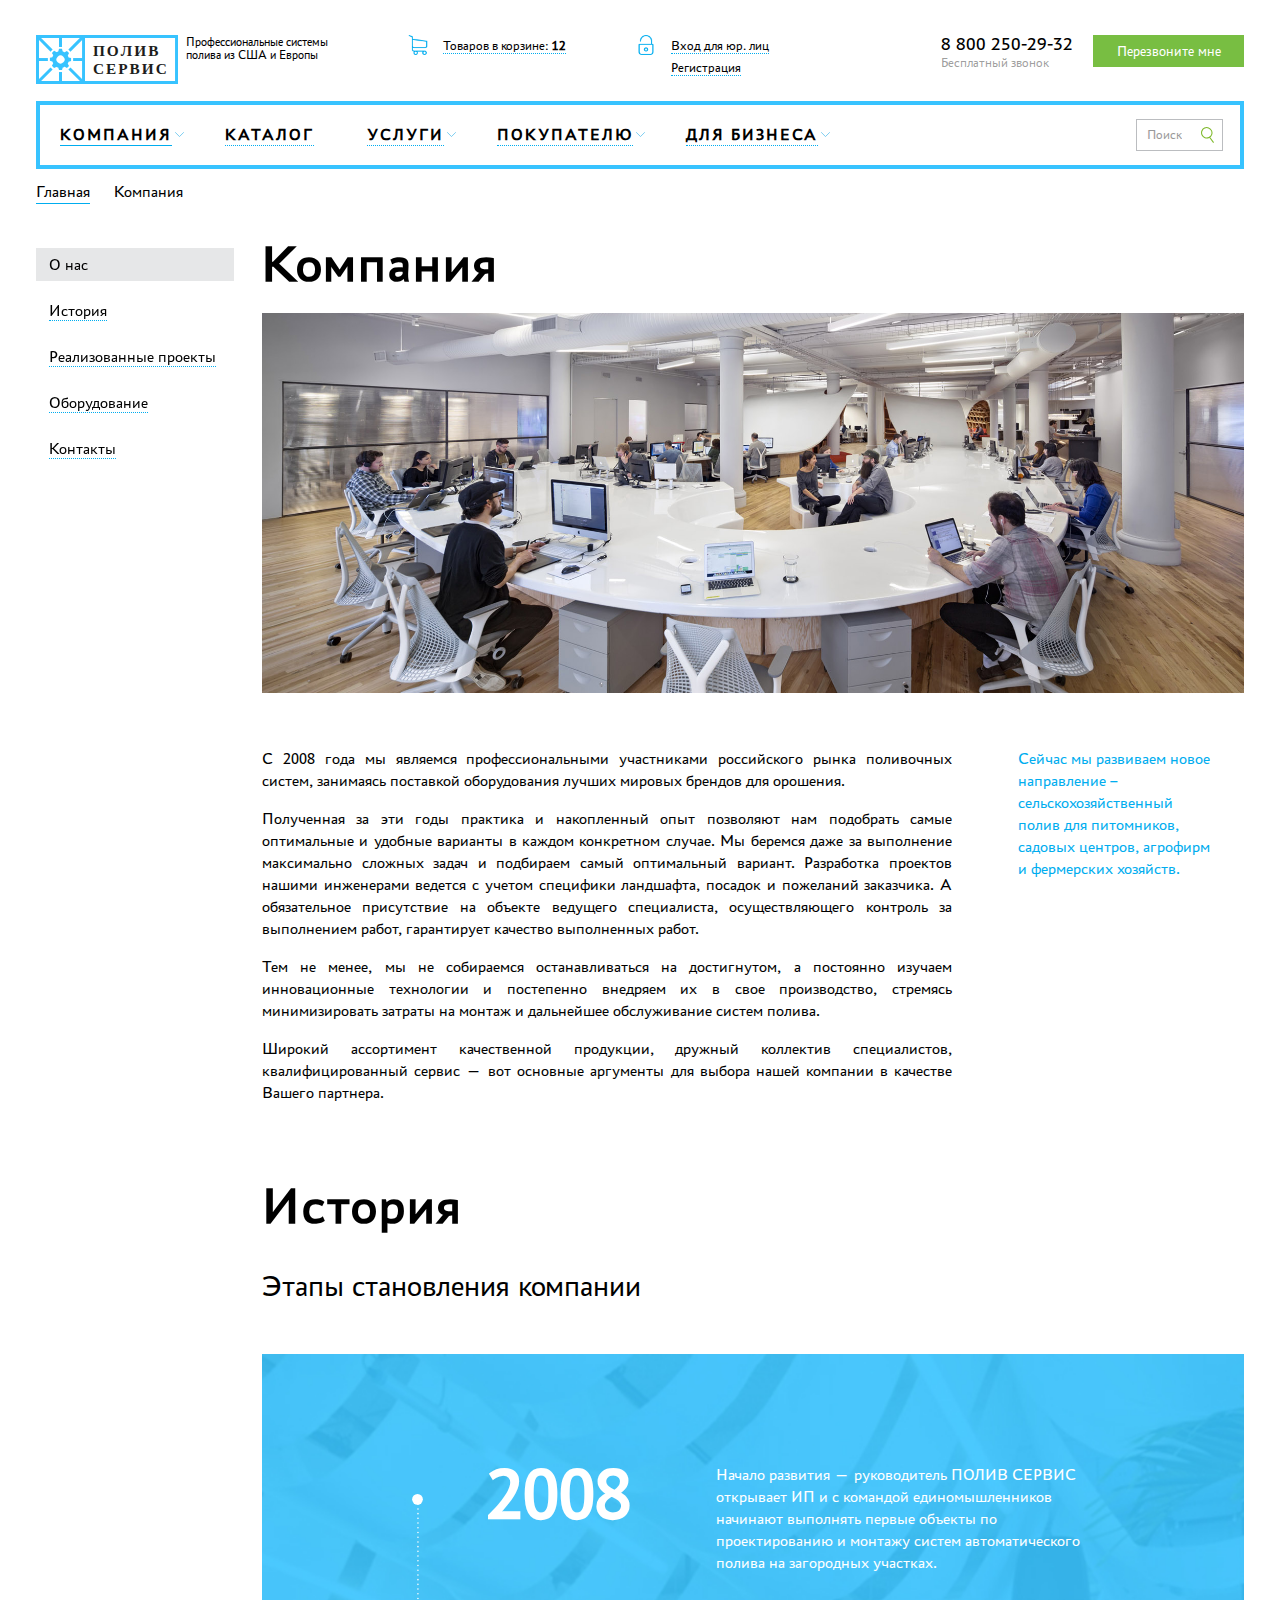
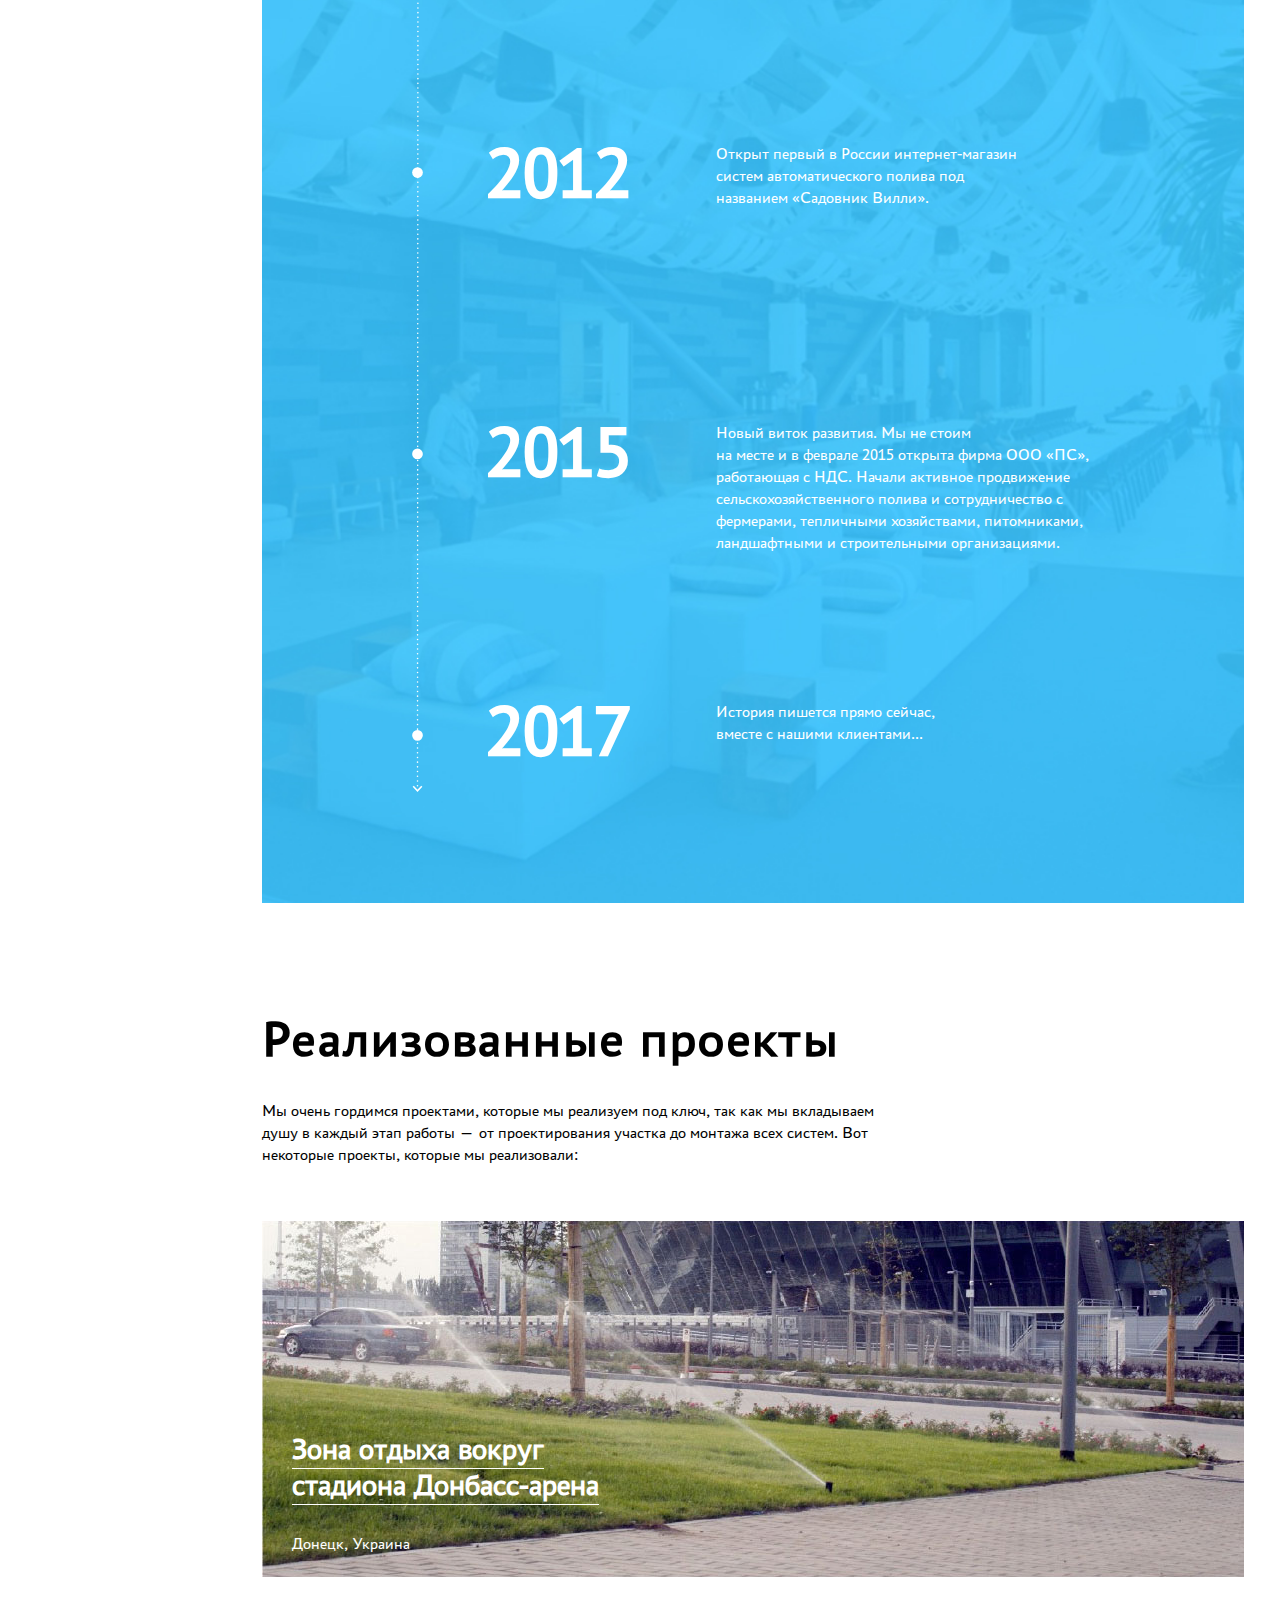
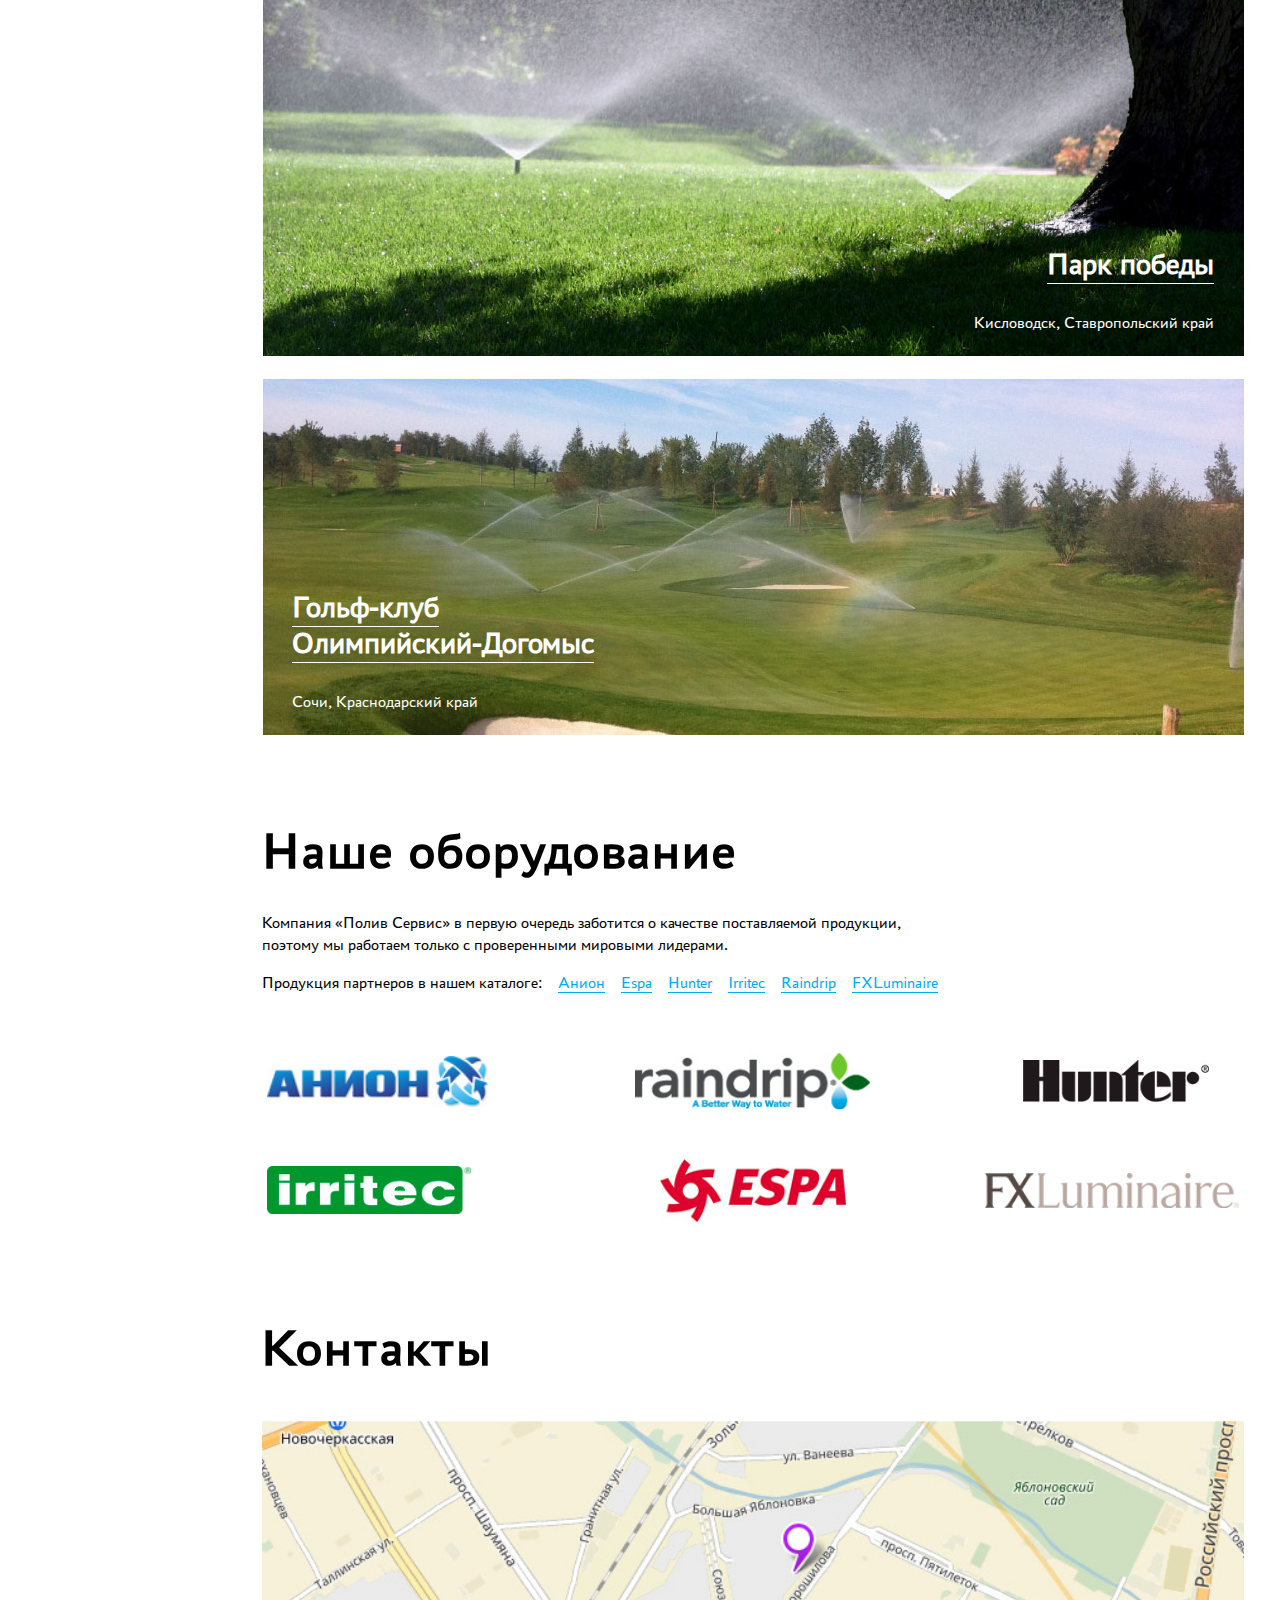
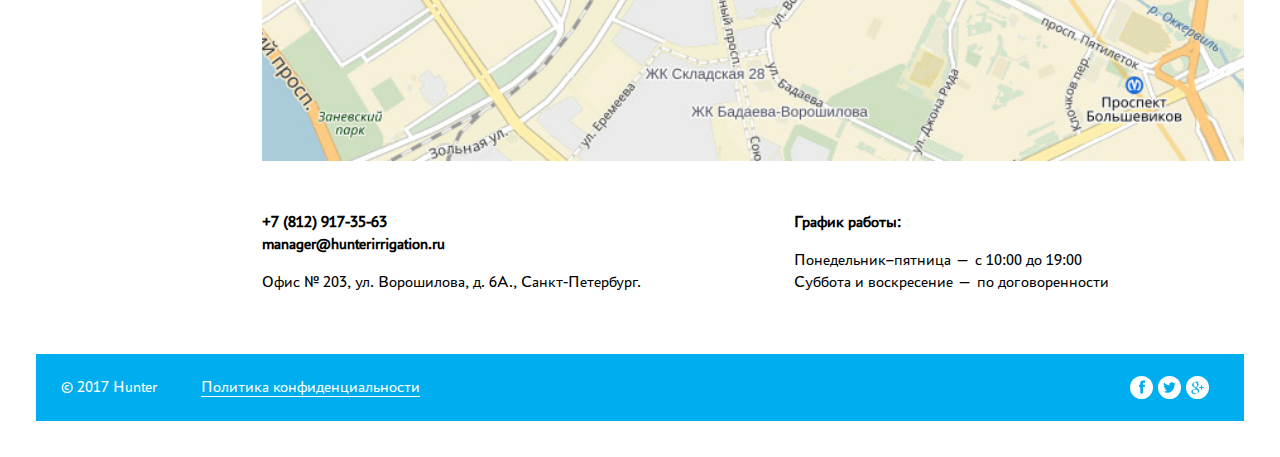
==== commit 21792f91: "Private page adaptive" ====
--- a/company.html
+++ b/company.html
@@ -157,7 +157,7 @@
           </div>
         </li>
         <li class="menu__item">
-          <a href="business.html" class="menu__link">Для бизнеса</a>
+          <a href="#" class="menu__link">Для бизнеса</a>
           <input type="checkbox" name="menu" id="drop-5" class="menu__drop">
           <label for="drop-5" class="menu__arrow"><span class="visually-hidden">Выпадающее меню</span></label>
           <div class="menu__sublist-wrap">
@@ -183,7 +183,7 @@
   
   <main>
     <nav class="breadcrumbs wrapper">
-      <a href="#" class="breadcrumbs__link">Главная</a>
+      <a href="index.html" class="breadcrumbs__link">Главная</a>
       <span class="breadcrumbs__link breadcrumbs__link--active">Компания</span>
     </nav>
     
--- a/css/style.min.css
+++ b/css/style.min.css
@@ -1,3 +1,3 @@
 @font-face{font-weight:400;font-family:"PT Astra Sans";font-style:normal;src:url(../fonts/PTAstraSans-Regular.woff2) format("woff2"),url(../fonts/PTAstraSans-Regular.woff) format("woff")}@font-face{font-weight:400;font-family:"Open Sans";font-style:normal;src:url(../fonts/opensans.woff2) format("woff2"),url(../fonts/opensans.woff) format("woff")}@font-face{font-weight:400;font-family:"Minion Pro";font-style:normal;src:url(../fonts/MinionPro-Regular.woff2) format("woff2"),url(../fonts/MinionPro-Regular.woff) format("woff")}
 /*! normalize.css v4.1.1 | MIT License | github.com/necolas/normalize.css */
-@keyframes swiper-preloader-spin{to{transform:rotate(360deg)}}html{font-family:sans-serif;-ms-text-size-adjust:100%;-webkit-text-size-adjust:100%;box-sizing:border-box}body{margin:0;font-family:"PT Astra Sans","Arial",sans-serif;font-size:16px;line-height:22px;font-weight:400}.menu__item:hover .menu__sublist-wrap,.user__cart-wrap:hover .user__cart,article,aside,details,figcaption,figure,footer,header,main,menu,nav,section,summary{display:block}audio,canvas,progress,video{display:inline-block}audio:not([controls]){display:none;height:0}progress,sub,sup{vertical-align:baseline}[hidden],template{display:none}a{background-color:transparent;-webkit-text-decoration-skip:objects;text-decoration:none}a:active,a:hover{outline-width:0}abbr[title]{border-bottom:none;text-decoration:underline dotted}b,strong{font-weight:bolder}dfn{font-style:italic}h1{font-size:2em;margin:.67em 0}mark{background-color:#ff0;color:#000}small{font-size:80%}sub,sup{font-size:75%;line-height:0;position:relative}sub{bottom:-.25em}sup{top:-.5em}img{border-style:none;max-width:100%;height:auto}svg:not(:root){overflow:hidden}code,kbd,pre,samp{font-family:monospace,monospace;font-size:1em}figure{margin:1em 40px}hr{box-sizing:content-box;height:0;overflow:visible}button,input{margin:0;overflow:visible}select,textarea{font:inherit;margin:0}optgroup{font-weight:700}button,select{text-transform:none}[type=reset],[type=submit],button,html [type=button]{-webkit-appearance:button}[type=button]::-moz-focus-inner,[type=reset]::-moz-focus-inner,[type=submit]::-moz-focus-inner,button::-moz-focus-inner{border-style:none;padding:0}[type=button]:-moz-focusring,[type=reset]:-moz-focusring,[type=submit]:-moz-focusring,button:-moz-focusring{outline:1px dotted ButtonText}fieldset{border:1px solid silver;margin:0 2px;padding:.35em .625em .75em}legend{color:inherit;display:table;max-width:100%;white-space:normal}textarea{overflow:auto}[type=checkbox],[type=radio],legend{box-sizing:border-box;padding:0}[type=number]::-webkit-inner-spin-button,[type=number]::-webkit-outer-spin-button{height:auto}[type=search]{-webkit-appearance:textfield;outline-offset:-2px}[type=search]::-webkit-search-cancel-button,[type=search]::-webkit-search-decoration{-webkit-appearance:none}::-webkit-input-placeholder{color:inherit;opacity:.54}::-webkit-file-upload-button{-webkit-appearance:button;font:inherit}.visually-hidden{position:absolute;width:1px;height:1px;margin:-1px;border:0;padding:0;clip:rect(0 0 0 0);overflow:hidden}*,:after,:before{box-sizing:inherit}ul{margin:0;padding:0;list-style-type:none}button,input{font:inherit}button{cursor:pointer;border:0}.wrapper{width:1208px;margin:0 auto}.header__top,.logo{display:-ms-flexbox;display:flex;-ms-flex-align:start;align-items:flex-start}.header__top{padding-top:35px;padding-bottom:17px;-ms-flex-pack:justify;justify-content:space-between}.logo{-ms-flex-pack:start;justify-content:flex-start}.logo__text{margin:0 0 0 8px;width:150px;font-size:12px;line-height:1.1;color:#000}.call{display:-ms-flexbox;display:flex;-ms-flex-pack:end;justify-content:flex-end;-ms-flex-align:stretch;align-items:stretch}.call__phone{color:#000;line-height:1;margin-right:100px}.call__phone--header{margin-right:20px}.call__phone--header .call__text{color:rgba(0,0,0,.4)}.call__number{margin:0;font-size:19px}.call__text{font-size:13px}.btn{background-color:#78be42;color:#fff;width:151px;height:32px;font-size:14px}.btn:active,.btn:hover{opacity:.8}.user{display:-ms-flexbox;display:flex;-ms-flex-pack:start;justify-content:flex-start;-ms-flex-align:start;align-items:flex-start;margin-right:100px}.user__link{display:block;cursor:pointer;color:#000;font-size:13px;padding-left:35px;position:relative}.title__sub a:active,.title__sub a:hover,.user__link span{border-bottom:1px dotted #00adef}.user__link:active span,.user__link:hover span{border-bottom:1px solid #00adef}.user__link::before{content:"";position:absolute;top:0;left:0;width:20px;height:20px;background-repeat:no-repeat;background-size:contain;background-position:center}.user__link--cart{margin-right:70px}.user__link--cart::before{background-image:url(../img/icon-cart.png)}.user__link--login::before{background-image:url(../img/icon-padlock.png)}.user__cart{display:none;position:absolute;top:15px;left:0;z-index:20;padding-top:30px;transform:translateX(-34%)}.user__cart-wrap{position:relative}.user__list,.user__list::after{background-color:#fff;border:1px solid #bbbdc0}.user__list{min-width:515px;padding:10px 20px}.user__list::after{content:"";position:absolute;top:28px;left:50%;width:15px;height:15px;border-right:none;border-bottom:none;transform:rotate(45deg) translateX(-50%)}.user__field,.user__item{display:-ms-flexbox;display:flex;-ms-flex-pack:justify;justify-content:space-between;-ms-flex-align:center;align-items:center}.user__field{margin:0}.user__item{padding:10px 0;border-bottom:1px dotted rgba(230,231,232,.5)}.user__item:last-child{border-bottom:none;padding-top:15px}.user__model,.user__name{font-size:14px}.user__name,.user__wrap{-ms-flex-positive:1;flex-grow:1}.user__wrap{display:-ms-flexbox;display:flex}.user__name{max-width:155px}.user__model{width:90px}.user__btn,.user__input{width:25px;height:25px;background-color:#00adef;color:#fff;font-size:12px;outline:0}.user__input{width:50px;border:0;text-align:center}.user__price{font-size:14px;font-weight:700;width:96px;text-align:center}.user__total{font-size:23px;line-height:1;font-weight:700}.user__buy{width:222px;height:35px;display:-ms-flexbox;display:flex;-ms-flex-pack:center;justify-content:center;-ms-flex-align:center;align-items:center}.user__close{width:25px;height:25px;background-color:transparent;background-image:url(../img/icon-cross-red.svg);background-repeat:no-repeat;background-size:10px 10px;background-position:center;outline:0}.user__open{display:none}.menu{display:-ms-flexbox;display:flex;-ms-flex-pack:justify;justify-content:space-between;-ms-flex-align:center;align-items:center;padding:14px 17px 14px 20px;border:4px solid #37c3ff}.menu__btn{display:none;width:30px;height:30px;outline:0;background-repeat:no-repeat;background-position:center;background-size:contain;background-color:transparent}.menu__list{display:-ms-flexbox;display:flex}.menu__link{color:#000;text-transform:uppercase;font-weight:700;letter-spacing:2px;padding-bottom:1px;border-bottom:1px dotted #00adef}.menu__link--active,.menu__link:active,.menu__link:hover{border-bottom:1px solid #00adef}.menu__item{margin-left:53px;position:relative}.menu__item:first-child{margin-left:0}.menu__drop{display:none}.menu__arrow{display:block;position:absolute;top:3px;right:-15px;width:15px;height:15px;background-image:url(../img/icon-arrow.svg);background-size:9px 5px;background-repeat:no-repeat;background-position:center}.menu__sublink{font-size:14px;color:#000;min-height:40px;padding:10px 0;display:block;width:100%;border-bottom:1px dotted #bbbdc0}.menu__sublink:active,.menu__sublink:hover{color:#00adef}.menu__subitem:last-child .menu__sublink{border-bottom:none}.menu__sublist-wrap{display:none;position:absolute;top:15px;left:50%;transform:translateX(-50%);z-index:5;padding-top:20px}.menu__sublist,.menu__sublist::after{background-color:#fff;border:1px solid #bbbdc0}.menu__sublist{padding:0 20px;min-width:166px}.menu__sublist::after{content:"";position:absolute;top:18px;left:50%;width:15px;height:15px;border-right:none;border-bottom:none;transform:rotate(45deg) translateX(-50%)}.search__wrap{display:-ms-flexbox;display:flex;-ms-flex-pack:end;justify-content:flex-end;-ms-flex-align:center;align-items:center;border:1px solid #bbbdc0}.search__input{border:0;padding:0 10px;width:55px;outline:0;font-size:13px}.search__input:-ms-input-placeholder{opacity:.4}.search__input::placeholder{opacity:.4}.promo,.search__btn{background-repeat:no-repeat;background-position:center}.search__btn{width:30px;height:30px;background-color:transparent;background-image:url(../img/icon-search.svg);background-size:13px 16px}.promo{min-height:470px;padding-top:115px;padding-left:75px;margin-top:23px;margin-bottom:65px;background-image:url(../img/bg-main.jpg);background-size:cover}.promo__h1{font-size:52px;line-height:66px;color:#fff;font-weight:700;margin:0;letter-spacing:2px}.promo__h1 span{letter-spacing:8px;border-bottom:1px solid #fff}.promo__text{position:relative;max-width:455px}.promo__link{position:absolute;top:98%;left:96%;font-size:15px;color:#fff;text-align:center;line-height:31px;width:106px;background-color:#78be42}.promo__link:active,.promo__link:hover{opacity:.8}.catalog{margin-bottom:67px}.catalog__wrap{display:-ms-flexbox;display:flex;-ms-flex-pack:justify;justify-content:space-between;-ms-flex-align:start;align-items:flex-start;padding:45px 90px 48px 30px;background-image:url(../img/bg-main-blue.png);background-repeat:no-repeat;background-position:center;background-size:cover}.catalog__link{display:block;color:#fff;font-size:19px;line-height:40px;font-family:"Open Sans","Arial",sans-serif}.catalog__link span{border-bottom:1px dotted #fff}.catalog__link:active span,.catalog__link:hover span,.title-h3 span{border-bottom:1px solid #fff}.catalog__list{padding-right:10px}.title-h2,h2{font-size:52px;line-height:1.2;margin-top:0;margin-bottom:18px;letter-spacing:2px}.title-h3,.title-h3-norm,h3{font-size:30px;line-height:36px}.title-h3{color:#fff;font-weight:700}.title-h3 span{padding-bottom:2px}.title-h3-norm,h3{font-weight:400}.title__sub{max-width:650px;margin-top:30px}.title__sub--wide{max-width:none;margin:0}.title__sub--service{max-width:755px;margin-bottom:50px}.title__sub a{color:#00adef;margin-left:12px}.service{margin-bottom:70px}.service--app{margin-bottom:83px}.service__item{display:-ms-flexbox;display:flex;-ms-flex-pack:center;justify-content:center;-ms-flex-align:center;align-items:center;position:relative;overflow:hidden;width:390px;height:290px}.service__item--wide{width:100%}.service__item--tall{height:595px}.service__item--bottom{margin-top:auto}.service__item--bottom-app{height:216px;margin-top:auto}.service__item--application{height:368px}.service__item:active,.service__item:hover{outline:6px solid #00adef;outline-offset:-6px}.service__list,.service__wrap{display:-ms-flexbox;display:flex;-ms-flex-pack:justify;justify-content:space-between;-ms-flex-align:stretch;align-items:stretch;width:100%}.service__wrap{-ms-flex-wrap:wrap;flex-wrap:wrap;width:795px}.service__title{max-width:250px;margin:0;position:absolute;bottom:30px;left:30px;letter-spacing:1px}.service__img{display:block;max-width:none;min-width:100%;min-height:290px}.service__img--wide{width:795px;height:auto}.service__img--tall{height:595px;width:auto}.service__img--application{height:368px;width:auto}.service__h2{margin-bottom:35px}.brief{margin-bottom:70px}.brief__form{padding:60px 40px 60px 50px;border:6px solid #00adef}.brief__content,.brief__wrap{display:-ms-flexbox;display:flex;-ms-flex-pack:start;justify-content:flex-start}.brief__content{-ms-flex-wrap:wrap;flex-wrap:wrap}.brief__label{display:block;padding-bottom:8px}.brief__label--radio{cursor:pointer;position:relative;margin-right:25px;padding-left:33px}.brief__label--radio span{border-bottom:1px dotted #00adef}.brief__label--radio:active span,.brief__label--radio:hover span,.title__sub a{border-bottom:1px solid #00adef}.brief__label--radio::before{content:"";position:absolute;top:0;left:0;width:26px;height:26px;border:1px solid #00adef}.brief__label--radio::after{display:none;content:"";position:absolute;top:7px;left:7px;width:12px;height:12px;background-color:#78be42}.brief__label--source{cursor:pointer}.brief__label--source:active,.brief__label--source:hover{color:#78be42}.brief__input{width:189px;height:26px;border:1px solid #00adef;margin-right:37px;padding:0 10px}.brief__comment{display:block;font-size:12px;line-height:14px;color:#bbbdc0;padding-top:12px;max-width:155px}.brief__comment--margin{margin-bottom:35px}.brief__comment--radio{padding-top:5px}.brief__area{display:block;border:1px solid #00adef;padding:10px;width:641px;height:104px;margin-right:38px}.brief__btn{font-size:22px;line-height:27px;width:225px;min-height:51px;margin-top:auto}.brief__field{position:relative}.brief__field--wide{margin-top:-38px}.brief__drop,.brief__file,.brief__radio{display:none}.brief__drop:checked~.brief__source,.brief__radio:checked+.brief__label--radio::after{display:block}.brief__select,.brief__source{width:188px;border:1px solid #00adef}.brief__select{color:#bbbdc0;height:26px;padding-left:10px;margin-right:38px;background-image:url(../img/icon-select.svg);background-repeat:no-repeat;background-size:8px 5px;background-position:96% center;cursor:pointer;display:block}.brief__source{display:none;position:absolute;top:53px;left:0;padding:0 10px;background-color:#fff;border-top:none;z-index:5}.brief__upload{display:block;width:188px;height:25px;background-color:#f1f2f2;padding-left:10px;background-image:url(../img/icon-plus.svg);background-repeat:no-repeat;background-size:13px 13px;background-position:96% center;cursor:pointer}.swiper-container{margin-left:auto;margin-right:auto;position:relative;overflow:hidden;z-index:1}.swiper-container-no-flexbox .swiper-slide{float:left}.swiper-container-vertical>.swiper-wrapper{-ms-flex-direction:column;flex-direction:column}.swiper-slide,.swiper-wrapper{width:100%;height:100%;position:relative}.swiper-wrapper{z-index:1;display:-ms-flexbox;display:flex;transition-property:transform;box-sizing:content-box}.swiper-container-android .swiper-slide,.swiper-wrapper{transform:translate3d(0,0,0)}.swiper-container-multirow>.swiper-wrapper{-webkit-box-lines:multiple;-moz-box-lines:multiple;-ms-flex-wrap:wrap;flex-wrap:wrap}.swiper-container-free-mode>.swiper-wrapper{transition-timing-function:ease-out;margin:0 auto}.swiper-slide{-webkit-flex-shrink:0;-ms-flex:0 0 auto;-ms-flex-negative:0;flex-shrink:0}.swiper-container-autoheight,.swiper-container-autoheight .swiper-slide{height:auto}.swiper-container-autoheight .swiper-wrapper{-ms-flex-align:start;align-items:flex-start;transition-property:transform,height}.swiper-container .swiper-notification{position:absolute;left:0;top:0;pointer-events:none;opacity:0;z-index:-1000}.swiper-wp8-horizontal{-ms-touch-action:pan-y;touch-action:pan-y}.swiper-wp8-vertical{-ms-touch-action:pan-x;touch-action:pan-x}.swiper-button-next,.swiper-button-prev{position:absolute;top:45%;width:26px;height:72px;margin-top:-22px;z-index:10;cursor:pointer;background-color:#fff;background-size:26px 41px;background-position:center;background-repeat:no-repeat}.swiper-button-next.swiper-button-disabled,.swiper-button-prev.swiper-button-disabled{opacity:.35;cursor:auto;pointer-events:none}.swiper-button-prev,.swiper-container-rtl .swiper-button-next{left:0;right:auto}.swiper-button-prev,.swiper-button-prev.swiper-button-black,.swiper-button-prev.swiper-button-white,.swiper-container-rtl .swiper-button-next,.swiper-container-rtl .swiper-button-next.swiper-button-black,.swiper-container-rtl .swiper-button-next.swiper-button-white{background-image:url(../img/icon-arrow-next.svg);transform:rotate(180deg)}.swiper-button-next,.swiper-container-rtl .swiper-button-prev{background-image:url(../img/icon-arrow-next.svg);right:0;left:auto}.swiper-button-next.swiper-button-black,.swiper-button-next.swiper-button-white,.swiper-container-rtl .swiper-button-prev.swiper-button-black,.swiper-container-rtl .swiper-button-prev.swiper-button-white{background-image:url(../img/icon-arrow-next.svg)}.swiper-pagination{position:absolute;text-align:center;transition:300ms;transform:translate3d(0,0,0);z-index:10}.swiper-pagination.swiper-pagination-hidden{opacity:0}.swiper-container-horizontal>.swiper-pagination-bullets,.swiper-pagination-custom,.swiper-pagination-fraction{bottom:10px;left:0;width:100%}.swiper-pagination-bullet{width:8px;height:8px;display:inline-block;border-radius:100%;background:#000;opacity:.2}button.swiper-pagination-bullet{border:0;margin:0;padding:0;box-shadow:none;-moz-appearance:none;-ms-appearance:none;-webkit-appearance:none;appearance:none}.swiper-pagination-clickable .swiper-pagination-bullet{cursor:pointer}.swiper-pagination-white .swiper-pagination-bullet,.swiper-pagination-white .swiper-pagination-bullet-active{background:#fff}.swiper-pagination-bullet-active{opacity:1;background:#007aff}.swiper-pagination-black .swiper-pagination-bullet-active{background:#000}.swiper-container-vertical>.swiper-pagination-bullets{right:10px;top:50%;transform:translate3d(0,-50%,0)}.swiper-container-vertical>.swiper-pagination-bullets .swiper-pagination-bullet{margin:5px 0;display:block}.swiper-container-horizontal>.swiper-pagination-bullets .swiper-pagination-bullet{margin:0 5px}.swiper-pagination-progress{background:rgba(0,0,0,.25);position:absolute}.swiper-pagination-progress .swiper-pagination-progressbar{background:#007aff;position:absolute;left:0;top:0;width:100%;height:100%;transform:scale(0);transform-origin:left top}.swiper-container-rtl .swiper-pagination-progress .swiper-pagination-progressbar{transform-origin:right top}.swiper-container-horizontal>.swiper-pagination-progress{width:100%;height:4px;left:0;top:0}.swiper-container-vertical>.swiper-pagination-progress{width:4px;height:100%;left:0;top:0}.swiper-pagination-progress.swiper-pagination-white{background:rgba(255,255,255,.5)}.swiper-pagination-progress.swiper-pagination-white .swiper-pagination-progressbar{background:#fff}.swiper-pagination-progress.swiper-pagination-black .swiper-pagination-progressbar{background:#000}.swiper-container-3d{-o-perspective:1200px;perspective:1200px}.swiper-container-3d .swiper-cube-shadow,.swiper-container-3d .swiper-slide,.swiper-container-3d .swiper-slide-shadow-bottom,.swiper-container-3d .swiper-slide-shadow-left,.swiper-container-3d .swiper-slide-shadow-right,.swiper-container-3d .swiper-slide-shadow-top,.swiper-container-3d .swiper-wrapper{transform-style:preserve-3d}.swiper-container-3d .swiper-slide-shadow-bottom,.swiper-container-3d .swiper-slide-shadow-left,.swiper-container-3d .swiper-slide-shadow-right,.swiper-container-3d .swiper-slide-shadow-top{position:absolute;left:0;top:0;width:100%;height:100%;pointer-events:none;z-index:10}.swiper-container-3d .swiper-slide-shadow-left{background-image:linear-gradient(to left,rgba(0,0,0,.5),transparent)}.swiper-container-3d .swiper-slide-shadow-right{background-image:linear-gradient(to right,rgba(0,0,0,.5),transparent)}.swiper-container-3d .swiper-slide-shadow-top{background-image:linear-gradient(to top,rgba(0,0,0,.5),transparent)}.swiper-container-3d .swiper-slide-shadow-bottom{background-image:linear-gradient(to bottom,rgba(0,0,0,.5),transparent)}.swiper-container-coverflow .swiper-wrapper,.swiper-container-flip .swiper-wrapper{-ms-perspective:1200px}.swiper-container-cube,.swiper-container-flip{overflow:visible}.swiper-container-cube .swiper-slide,.swiper-container-flip .swiper-slide{pointer-events:none;-webkit-backface-visibility:hidden;backface-visibility:hidden;z-index:1}.swiper-container-cube .swiper-slide .swiper-slide,.swiper-container-flip .swiper-slide .swiper-slide{pointer-events:none}.swiper-container-cube .swiper-slide-active .swiper-slide-active,.swiper-container-flip .swiper-slide-active,.swiper-container-flip .swiper-slide-active .swiper-slide-active{pointer-events:auto}.swiper-container-cube .swiper-slide-shadow-bottom,.swiper-container-cube .swiper-slide-shadow-left,.swiper-container-cube .swiper-slide-shadow-right,.swiper-container-cube .swiper-slide-shadow-top,.swiper-container-flip .swiper-slide-shadow-bottom,.swiper-container-flip .swiper-slide-shadow-left,.swiper-container-flip .swiper-slide-shadow-right,.swiper-container-flip .swiper-slide-shadow-top{z-index:0;-webkit-backface-visibility:hidden;backface-visibility:hidden}.swiper-container-cube .swiper-slide{visibility:hidden;transform-origin:0 0;width:100%;height:100%}.swiper-container-cube.swiper-container-rtl .swiper-slide{transform-origin:100% 0}.swiper-container-cube .swiper-slide-active,.swiper-container-cube .swiper-slide-next,.swiper-container-cube .swiper-slide-next+.swiper-slide,.swiper-container-cube .swiper-slide-prev{pointer-events:auto;visibility:visible}.swiper-container-cube .swiper-cube-shadow{position:absolute;left:0;bottom:0;width:100%;height:100%;background:#000;opacity:.6;filter:blur(50px);z-index:0}.swiper-container-fade.swiper-container-free-mode .swiper-slide{transition-timing-function:ease-out}.swiper-container-fade .swiper-slide{pointer-events:none;transition-property:opacity}.swiper-container-fade .swiper-slide .swiper-slide{pointer-events:none}.swiper-container-fade .swiper-slide-active,.swiper-container-fade .swiper-slide-active .swiper-slide-active{pointer-events:auto}.swiper-zoom-container{width:100%;height:100%;display:-ms-flexbox;display:flex;-ms-flex-pack:center;justify-content:center;-ms-flex-align:center;align-items:center;text-align:center}.swiper-zoom-container>canvas,.swiper-zoom-container>img,.swiper-zoom-container>svg{max-width:100%;max-height:100%;object-fit:contain}.swiper-scrollbar{border-radius:10px;position:relative;-ms-touch-action:none;background:rgba(0,0,0,.1)}.swiper-container-horizontal>.swiper-scrollbar{position:absolute;left:1%;bottom:3px;z-index:50;height:5px;width:98%}.swiper-container-vertical>.swiper-scrollbar{position:absolute;right:3px;top:1%;z-index:50;width:5px;height:98%}.swiper-scrollbar-drag{height:100%;width:100%;position:relative;background:rgba(0,0,0,.5);border-radius:10px;left:0;top:0}.swiper-scrollbar-cursor-drag{cursor:move}.swiper-lazy-preloader{width:42px;height:42px;position:absolute;left:50%;top:50%;margin-left:-21px;margin-top:-21px;z-index:10;transform-origin:50%;animation:swiper-preloader-spin 1s steps(12,end) infinite}.swiper-lazy-preloader:after{display:block;content:"";width:100%;height:100%;background-image:url("data:image/svg+xml;charset=utf-8,%3Csvg%20viewBox%3D'0%200%20120%20120'%20xmlns%3D'http%3A%2F%2Fwww.w3.org%2F2000%2Fsvg'%20xmlns%3Axlink%3D'http%3A%2F%2Fwww.w3.org%2F1999%2Fxlink'%3E%3Cdefs%3E%3Cline%20id%3D'l'%20x1%3D'60'%20x2%3D'60'%20y1%3D'7'%20y2%3D'27'%20stroke%3D'%236c6c6c'%20stroke-width%3D'11'%20stroke-linecap%3D'round'%2F%3E%3C%2Fdefs%3E%3Cg%3E%3Cuse%20xlink%3Ahref%3D'%23l'%20opacity%3D'.27'%2F%3E%3Cuse%20xlink%3Ahref%3D'%23l'%20opacity%3D'.27'%20transform%3D'rotate(30%2060%2C60)'%2F%3E%3Cuse%20xlink%3Ahref%3D'%23l'%20opacity%3D'.27'%20transform%3D'rotate(60%2060%2C60)'%2F%3E%3Cuse%20xlink%3Ahref%3D'%23l'%20opacity%3D'.27'%20transform%3D'rotate(90%2060%2C60)'%2F%3E%3Cuse%20xlink%3Ahref%3D'%23l'%20opacity%3D'.27'%20transform%3D'rotate(120%2060%2C60)'%2F%3E%3Cuse%20xlink%3Ahref%3D'%23l'%20opacity%3D'.27'%20transform%3D'rotate(150%2060%2C60)'%2F%3E%3Cuse%20xlink%3Ahref%3D'%23l'%20opacity%3D'.37'%20transform%3D'rotate(180%2060%2C60)'%2F%3E%3Cuse%20xlink%3Ahref%3D'%23l'%20opacity%3D'.46'%20transform%3D'rotate(210%2060%2C60)'%2F%3E%3Cuse%20xlink%3Ahref%3D'%23l'%20opacity%3D'.56'%20transform%3D'rotate(240%2060%2C60)'%2F%3E%3Cuse%20xlink%3Ahref%3D'%23l'%20opacity%3D'.66'%20transform%3D'rotate(270%2060%2C60)'%2F%3E%3Cuse%20xlink%3Ahref%3D'%23l'%20opacity%3D'.75'%20transform%3D'rotate(300%2060%2C60)'%2F%3E%3Cuse%20xlink%3Ahref%3D'%23l'%20opacity%3D'.85'%20transform%3D'rotate(330%2060%2C60)'%2F%3E%3C%2Fg%3E%3C%2Fsvg%3E");background-position:50%;background-size:100%;background-repeat:no-repeat}.swiper-lazy-preloader-white:after{background-image:url("data:image/svg+xml;charset=utf-8,%3Csvg%20viewBox%3D'0%200%20120%20120'%20xmlns%3D'http%3A%2F%2Fwww.w3.org%2F2000%2Fsvg'%20xmlns%3Axlink%3D'http%3A%2F%2Fwww.w3.org%2F1999%2Fxlink'%3E%3Cdefs%3E%3Cline%20id%3D'l'%20x1%3D'60'%20x2%3D'60'%20y1%3D'7'%20y2%3D'27'%20stroke%3D'%23fff'%20stroke-width%3D'11'%20stroke-linecap%3D'round'%2F%3E%3C%2Fdefs%3E%3Cg%3E%3Cuse%20xlink%3Ahref%3D'%23l'%20opacity%3D'.27'%2F%3E%3Cuse%20xlink%3Ahref%3D'%23l'%20opacity%3D'.27'%20transform%3D'rotate(30%2060%2C60)'%2F%3E%3Cuse%20xlink%3Ahref%3D'%23l'%20opacity%3D'.27'%20transform%3D'rotate(60%2060%2C60)'%2F%3E%3Cuse%20xlink%3Ahref%3D'%23l'%20opacity%3D'.27'%20transform%3D'rotate(90%2060%2C60)'%2F%3E%3Cuse%20xlink%3Ahref%3D'%23l'%20opacity%3D'.27'%20transform%3D'rotate(120%2060%2C60)'%2F%3E%3Cuse%20xlink%3Ahref%3D'%23l'%20opacity%3D'.27'%20transform%3D'rotate(150%2060%2C60)'%2F%3E%3Cuse%20xlink%3Ahref%3D'%23l'%20opacity%3D'.37'%20transform%3D'rotate(180%2060%2C60)'%2F%3E%3Cuse%20xlink%3Ahref%3D'%23l'%20opacity%3D'.46'%20transform%3D'rotate(210%2060%2C60)'%2F%3E%3Cuse%20xlink%3Ahref%3D'%23l'%20opacity%3D'.56'%20transform%3D'rotate(240%2060%2C60)'%2F%3E%3Cuse%20xlink%3Ahref%3D'%23l'%20opacity%3D'.66'%20transform%3D'rotate(270%2060%2C60)'%2F%3E%3Cuse%20xlink%3Ahref%3D'%23l'%20opacity%3D'.75'%20transform%3D'rotate(300%2060%2C60)'%2F%3E%3Cuse%20xlink%3Ahref%3D'%23l'%20opacity%3D'.85'%20transform%3D'rotate(330%2060%2C60)'%2F%3E%3C%2Fg%3E%3C%2Fsvg%3E")}.brand{width:1230px;margin:0 auto 65px}.brand__slider{margin-top:45px;padding-left:12px;padding-right:12px;outline:7px solid #00adef;outline-offset:-19px}.brand__slide{max-width:240px;height:212px;display:-ms-flexbox;display:flex;-ms-flex-pack:center;justify-content:center;-ms-flex-align:center;align-items:center}.brand__title{padding-left:11px}.contacts{margin-bottom:28px}.contacts--company{margin-bottom:45px}.contacts__map{width:100%;height:266px;margin-top:40px;background-image:url(../img/map.png);background-repeat:no-repeat;background-position:center;background-size:cover}.contacts__map--company{height:341px}.contacts__wrap{display:-ms-flexbox;display:flex;-ms-flex-pack:justify;justify-content:space-between;-ms-flex-align:center;align-items:center;padding-left:20px}.contacts__wrap--left{padding-left:0;padding-top:50px}.contacts__text{font-style:normal;line-height:19px}.contacts__info{padding-top:20px;margin-top:16px}.contacts__link{display:block;font-weight:700;font-style:normal;color:#000}.contacts__link:last-of-type{margin-bottom:16px}.contacts__block{font-style:normal;padding-right:135px}.about__600 p,.about__wrap p,.contacts__address{margin-top:0}.footer{margin-bottom:36px;background-color:#00adef;color:#fff;display:-ms-flexbox;display:flex;-ms-flex-pack:justify;justify-content:space-between;-ms-flex-align:center;align-items:center;min-height:67px;padding:20px 35px 20px 25px}.footer__link{color:#fff;margin-left:40px;border-bottom:1px solid #fff}.footer__link:active,.footer__link:hover{border-bottom:1px dotted #fff}.social,.social__link{display:-ms-flexbox;display:flex;-ms-flex-align:center;align-items:center}.social__link{-ms-flex-pack:center;justify-content:center;background-color:#fff;border-radius:50%;margin-left:5px;width:23px;height:23px;overflow:hidden}.social__link:active img,.social__link:hover img{transform:scale(1.1)}.social__link:first-child .social__img{width:35px;height:35px}.social__img{max-width:none}.arcticmodal-container,.arcticmodal-overlay{position:fixed;left:0;top:0;right:0;bottom:0;z-index:1000}.arcticmodal-container{overflow:auto;margin:0;padding:0;border:0;border-collapse:collapse}:first-child+html .arcticmodal-container{height:100%}.arcticmodal-container_i{height:100%;margin:0 auto}.arcticmodal-container_i2{padding:24px;margin:0;border:0;vertical-align:middle}.arcticmodal-error{padding:20px;border-radius:10px;background:#000;color:#fff}.arcticmodal-loading{width:80px;height:80px;border-radius:10px;background:#000 url(loading.gif) no-repeat 50% 50%}.modal{position:absolute;top:0;left:0;display:-ms-flexbox;display:flex;-ms-flex-pack:center;justify-content:center;-ms-flex-align:center;align-items:center;width:100%;min-height:100vh;background-color:#00adef;border:35px solid #fff;color:#fff;z-index:20}.modal__close{position:absolute;top:20px;right:20px;width:26px;height:26px;cursor:pointer;border:0;background-color:transparent;background-image:url(../img/icon-cross.svg);background-repeat:no-repeat;background-size:cover;background-position:center;outline:0}.modal__content{width:302px}.modal__title{font-size:52px;line-height:52px;font-weight:700}.modal__btn{width:224px;height:35px}.modal__form{margin-top:50px}.modal__field{position:relative}.modal__label{position:absolute;top:-5px;left:0;opacity:.5;z-index:-1;transition:ease-out .2s}.modal__input{width:100%;margin-bottom:33px;background-color:transparent;border:0;outline:0;color:#fff;border-bottom:4px solid #fff}.modal__input--phone{width:172px}.modal__input:focus+.modal__label{top:-25px;transition:ease-out .2s}.breadcrumbs{padding-top:12px;margin-bottom:30px}.breadcrumbs__link{color:#000;padding-bottom:2px;margin-right:20px;border-bottom:1px solid #00adef}.about__wide a:active,.about__wide a:hover,.breadcrumbs__link:active,.breadcrumbs__link:hover,.sidebar__link span{border-bottom:1px dotted #00adef}.breadcrumbs__link--active,.breadcrumbs__link--active:active,.breadcrumbs__link--active:hover,.sidebar__link--active span,.sidebar__link:active span,.sidebar__link:hover span{border-bottom:none}.sidebar{width:198px;padding-top:15px;position:fixed}.sidebar__link{display:block;line-height:33px;color:#000;padding:0 13px}.sidebar__link--active,.sidebar__link:active,.sidebar__link:hover{background-color:#e6e7e8}.sidebar__item{margin-bottom:13px}.sidebar__subitem{padding-left:12px}.main{width:982px;margin-left:auto}.about{margin-bottom:55px}.about--service{margin-bottom:35px}.about--project{margin-bottom:90px}.about--support{margin-bottom:70px}.about__figure{padding:0;width:100%;height:380px;overflow:hidden;display:-ms-flexbox;display:flex;-ms-flex-pack:center;justify-content:center;-ms-flex-align:center;align-items:center;margin:0 0 55px}.about__img{max-width:none}.about__text{display:-ms-flexbox;display:flex;-ms-flex-pack:justify;justify-content:space-between;-ms-flex-align:start;align-items:flex-start}.about__wrap{width:690px;text-align:justify}.about__aside{width:226px;color:#00adef;padding-right:30px}.about__wide{max-width:755px;margin-bottom:0}.about__wide a{color:#00adef;border-bottom:1px solid #00adef}.about__830{max-width:830px}.about__700{max-width:700px}.about__635{max-width:635px}.about__600{max-width:600px}.about__logo{float:right;padding-top:25px;margin-left:50px;margin-bottom:50px}.about__left,.about__right{position:relative;width:453px}.about__right{width:452px;padding-right:75px}.about__list{margin-bottom:35px;list-style-type:disc}.about__list a{color:#000}.about__caption span,.about__list a:active,.about__list a:hover{border-bottom:1px solid #00adef}.about__list li{margin-bottom:5px}.about__list,.about__list-num{padding-left:15px}.about__pic-1,.about__pic-2{-ms-flex-align:center;align-items:center}.about__pic-1{display:-ms-flexbox;display:flex;height:523px;margin-bottom:70px;margin-top:30px;-ms-flex-pack:end;justify-content:flex-end}.about__pic-1::before{content:"";position:absolute;top:0;left:0;width:302px;height:523px;border:11px solid #00adef;z-index:-1}.about__pic-2{height:285px;margin-top:40px;margin-bottom:60px;-ms-flex-pack:start;justify-content:flex-start}.about__pic-2::before{right:75px;width:267px;height:285px}.about__pic-2,.about__pic-3,.about__pic-4{display:-ms-flexbox;display:flex}.about__pic-3{padding-right:0;padding-top:45px;-ms-flex-wrap:wrap;flex-wrap:wrap;width:265px;height:340px;margin-top:20px;margin-bottom:30px;-ms-flex-pack:start;justify-content:flex-start;-ms-flex-align:start;align-items:flex-start}.about__pic-2::before,.about__pic-3::before,.about__pic-4::before{content:"";position:absolute;top:0;border:11px solid #00adef;z-index:-1}.about__pic-3::before{right:0;width:226px;height:307px}.about__pic-4{width:212px;height:384px;margin-top:70px;margin-bottom:40px;-ms-flex-pack:end;justify-content:flex-end;-ms-flex-align:center;align-items:center}.about__pic-4::before{left:0;width:151px;height:384px}.about__pic-4::after,.history__block::after{content:"";position:absolute;background-repeat:no-repeat;background-size:contain}.about__pic-4::after{right:-10px;top:0;width:41px;height:39px;background-image:url(../img/snowflake.svg)}.about__caption{color:#000;margin-top:auto;margin-left:38px}.about__caption:active span,.about__caption:hover span,.about__list a{border-bottom:1px dotted #00adef}.about__main{margin-top:20px}.about__main,.about__start{width:250px;height:35px}.about__service{width:228px;height:35px}.about__blow{max-width:678px;padding-right:150px;margin-top:30px}.about__call{width:302px}.about__call .title__h3-norm{margin-top:0;margin-bottom:20px}.about__h3{margin-top:15px;margin-bottom:10px}.history{margin-bottom:105px}.history__block{margin-top:50px;padding-top:105px;padding-left:225px;position:relative;background-image:url(../img/company-history.jpg);background-repeat:no-repeat;background-size:cover;background-position:center}.history__block::after{top:140px;left:150px;width:11px;height:898px;background-image:url(../img/line.svg)}.history__list{color:#fff}.history__list .history__year,.history__list span{font-size:72px;line-height:1;font-weight:700;margin-right:85px;margin-bottom:207px}.history__list .history__text,.history__list p{width:377px;margin-top:5px}.history__list .history__item:last-child .history__year,.history__list .history__item:last-child span{margin-bottom:135px}.history__item{display:-ms-flexbox;display:flex;-ms-flex-pack:start;justify-content:flex-start;-ms-flex-align:start;align-items:flex-start}.projects{margin-bottom:85px}.projects__list{margin-top:55px}.projects__item{position:relative;width:100%;height:356px;overflow:hidden;display:-ms-flexbox;display:flex;-ms-flex-pack:center;justify-content:center;-ms-flex-align:center;align-items:center;margin-bottom:23px}.projects__text{position:absolute;bottom:22px;left:30px;max-width:340px}.projects__text--right{left:auto;right:30px;text-align:right}.projects__place{color:#fff}.projects__img{max-width:none}.facilities{margin-bottom:50px}.facilities__item,.facilities__list{display:-ms-flexbox;display:flex;-ms-flex-pack:center;justify-content:center}.facilities__list{-ms-flex-wrap:wrap;flex-wrap:wrap;margin-top:55px;-ms-flex-align:start;align-items:flex-start}.facilities__item{width:33%;min-height:64px;margin-bottom:45px;-ms-flex-align:center;align-items:center}.facilities__item:nth-child(3){padding-right:30px}.facilities__item:nth-child(3n+1){-ms-flex-pack:start;justify-content:flex-start}.facilities__item:nth-child(3n){-ms-flex-pack:end;justify-content:flex-end}.steps{margin-bottom:50px}.steps__title{max-width:475px;margin-bottom:0}.steps__title-h3{margin-bottom:20px}.steps__wrap{display:-ms-flexbox;display:flex;-ms-flex-pack:justify;justify-content:space-between;-ms-flex-align:start;align-items:flex-start}.steps__block{width:50%}.steps__block:nth-child(2){padding-left:38px;padding-right:90px}.steps__list{margin-bottom:50px}.steps__list--service{margin-bottom:25px}.steps__list--support{margin-top:-5px;margin-bottom:20px}.steps__list--support .steps__item{padding-left:17px;position:relative;margin-bottom:15px}.steps__field::before,.steps__list--support span{position:absolute;top:0;left:0}.steps__item{margin-bottom:10px}.steps__item span{color:#00adef}.steps__contacts{margin-top:42px}.steps__field{padding-left:55px;margin-bottom:45px;position:relative}.steps__field a{font-size:24px;line-height:28px;color:#00adef}.steps__field p{margin-top:10px}.steps__field--service{margin-bottom:20px;margin-top:25px}.steps__field::before{content:"";width:33px;height:33px;background-color:#00adef;background-repeat:no-repeat;background-position:center}.steps__field--service::before,.steps__field:first-child::before{background-image:url(../img/icon-phone.svg);background-size:22px 22px}.steps__field:nth-child(2)::before{background-image:url(../img/icon-mail.svg);background-size:23px 14px}.steps__field:nth-child(2) a{padding-bottom:3px;border-bottom:1px solid #00adef}.steps__field:nth-child(2) a:active,.steps__field:nth-child(2) a:hover{border-bottom:1px dotted #00adef}@media (max-width:1200px){.wrapper{width:calc(100% - 40px)}.brand{width:calc(100% - 20px)}.call__number{font-size:16px}.user{margin-right:0}.user__link--cart{margin-right:20px}.catalog__wrap{padding-right:30px}.service__wrap{width:64%}.service__item{width:48%}.service__item--wide{width:100%}.service__item--tall{width:34%}.brief__field--wide{margin-top:10px}.brief__select{margin-bottom:10px}.main{width:740px}.about__text{-ms-flex-wrap:wrap;flex-wrap:wrap}.about__aside,.about__wrap{width:100%}.history__block{padding-left:100px}.history__block::after{left:45px}.projects__item{height:260px}.contacts__block{padding-right:0}.user__cart{transform:translateX(-40%)}.user__cart-wrap:hover .user__cart{display:none}.user__open:checked~.user__cart{display:block}.about__left,.about__right{width:50%;padding-right:10px}.about__pic-2::before{right:0}.steps__block:nth-child(2){padding-right:0}.about__pic-3{width:265px}.about__pic-4{width:212px}.about__635,.about__blow{max-width:60%;padding-right:0}}@media (max-width:1000px){.brief__form{padding:20px}.brief__wrap{-ms-flex-pack:center;justify-content:center;-ms-flex-wrap:wrap;flex-wrap:wrap;margin-left:auto;margin-right:auto}.brief__input,.brief__select{margin-right:0}.brief__field{margin-right:20px}.brief__field-area{margin-left:auto;margin-right:auto}.brief__btn{margin:20px auto auto}.title-h3{font-size:24px;line-height:1.2;left:15px}.catalog__link{font-size:16px;line-height:1.2;margin-bottom:15px}.header__top{-ms-flex-wrap:wrap;flex-wrap:wrap}.call{margin-left:auto}.call__phone{margin-right:20px}.contacts__text{max-width:200px;padding-right:25px}.contacts__info{padding-top:0}.contacts__wrap{-ms-flex-align:baseline;align-items:baseline;padding-left:0}.menu{padding-right:20px;position:relative}.menu__btn{display:block}.menu--closed .menu__btn{background-image:url(../img/icon-menu-ham.svg)}.menu--closed .menu__list,.menu--opened .menu__item:hover .menu__sublist-wrap{display:none}.menu__list{-ms-flex-direction:column;flex-direction:column;position:absolute;top:65px;left:0;padding:20px 40px 0 20px;background-color:#fff;z-index:20}.menu__arrow{right:-25px;cursor:pointer;transform:rotate(-90deg)}.menu__sublist-wrap{top:-20px;left:200%;padding-top:0}.menu__sublist::after{top:20px;left:-8px;transform:rotate(-45deg) translate(0)}.menu--opened .menu__btn{background-image:url(../img/icon-menu-cross.svg)}.menu--opened .menu__list{display:-ms-flexbox;display:flex}.menu--opened .menu__item{margin-left:0;margin-bottom:20px}.menu--opened .menu__drop:checked~.menu__sublist-wrap{display:block}.sidebar{position:static;width:100%}.sidebar__list,.sidebar__sublist{display:-ms-flexbox;display:flex;-ms-flex-wrap:wrap;flex-wrap:wrap}.main{width:100%}.history__list .history__year,.history__list span{margin-right:45px}.steps__block:nth-child(2){padding-left:10px}}@media (max-width:766px){.wrapper{width:calc(100% - 20px);min-width:280px}.user{-ms-flex-wrap:wrap;flex-wrap:wrap}.logo,.user{margin-left:auto;margin-right:auto;margin-bottom:20px}.promo{min-height:200px;padding-left:20px;padding-top:30px;margin-bottom:40px}.promo__h1{font-size:24px;line-height:1.2}.promo__link{right:0;left:auto;top:100%}.promo__text{max-width:250px}.title-h2,h2{font-size:30px}.steps__field a,.title-h3{font-size:18px}.catalog__wrap{-ms-flex-wrap:wrap;flex-wrap:wrap}.catalog__list{max-width:50%}.about,.brand,.brief,.catalog,.history,.projects,.service,.steps,.title__sub--service{margin-bottom:40px}.brief__area,.brief__field-area{width:100%}.brief__content,.brief__wrap{-ms-flex-pack:center;justify-content:center;width:420px}.brief__content{margin-top:10px}.brief__field--wide{display:-ms-flexbox;display:flex;-ms-flex-direction:column;flex-direction:column;-ms-flex-align:center;align-items:center}.service__item{height:200px}.service__item--tall{height:415px}.service__img{min-height:200px}.service__img--tall{height:415px}.service__title{max-width:160px}.contacts__wrap{-ms-flex-direction:column;flex-direction:column;-ms-flex-align:center;align-items:center;margin-top:20px}.contacts__text{max-width:100%;text-align:center}.call{margin-right:auto}.footer{-ms-flex-direction:column;flex-direction:column;padding:20px;margin-bottom:10px}.footer__wrap{text-align:center;margin-bottom:20px}.footer__copyright{display:block}.footer__link{margin-left:0}.modal{border:20px solid #fff}.modal__title{font-size:24px;line-height:1.2}.modal__content{width:240px}.modal__label,.modal__text{font-size:12px;line-height:1.2}.about__figure{height:235px;margin-bottom:20px}.about__img,.projects__img{min-width:100%;min-height:100%}.title-h3-norm,h3{font-size:24px}.history__block{margin-top:0;padding-top:50px}.history__block::after{top:65px;height:800px}.history__list .history__year,.history__list span{font-size:36px;margin-bottom:212px}.projects__text{max-width:100%}.facilities__item{width:50%;padding:0 10px;margin-bottom:10px}.facilities__item:nth-child(3n),.facilities__item:nth-child(3n+1){-ms-flex-pack:center;justify-content:center}.contacts__block{width:100%;text-align:center}.user__list{min-width:280px;width:280px}.user__cart{left:0;transform:translateX(0)}.user__item{-ms-flex-wrap:wrap;flex-wrap:wrap}.user__wrap{width:100%;margin-bottom:10px}.user__total{display:block;margin-bottom:20px;width:100%;text-align:center}.about__left,.about__right{width:100%}.about__pic-1,.about__pic-2,.about__pic-4{height:285px;margin-top:20px;padding-right:0}.about__pic-1,.about__pic-2,.about__pic-3,.about__pic-4{margin-bottom:0;-ms-flex-pack:center;justify-content:center}.about__pic-3 img{margin-left:-70px}.about__pic-1::before,.about__pic-2::before,.about__pic-3::before,.about__pic-4::before{height:285px;width:200px;right:auto;left:50%;transform:translateX(-50%)}.about__pic-4::after{right:20%}.about__caption{width:100%;text-align:center;margin:0}.steps__field{padding-left:45px}.about__635,.about__blow{max-width:none}.about__call{width:auto}}@media (max-width:480px){.service__list{-ms-flex-wrap:wrap;flex-wrap:wrap}.service__item,.service__wrap{width:100%}.service__item{margin-bottom:15px}.service__item--tall{height:200px}.catalog__list{max-width:100%}.brief__content,.brief__wrap{width:240px;-ms-flex-align:center;align-items:center}.brief__field-area{margin-right:0;width:240px}.menu__link{font-size:14px;letter-spacing:1px}.menu__list{padding-left:10px;padding-right:20px}.menu__arrow{right:-15px}.menu__sublist{min-width:130px;width:130px;padding-left:10px;padding-right:10px}.menu__sublist-wrap{left:185%}.history__block{padding:30px 20px}.history__block::after{display:none}.history__list .history__item:last-child .history__year,.history__list .history__item:last-child span,.history__list .history__year,.history__list span{margin-bottom:20px}.history__item{-ms-flex-wrap:wrap;flex-wrap:wrap}.about__figure{height:170px}.about__wrap{text-align:left}.about__logo{float:none;padding:0;margin:0 auto 20px}.about__logo,.steps__wrap{display:block}.steps__block{width:100%}.about__pic-4::after{right:0}}@media (orientation:landscape){.modal{padding-top:10px;padding-bottom:10px}}+@keyframes swiper-preloader-spin{to{transform:rotate(360deg)}}html{font-family:sans-serif;-ms-text-size-adjust:100%;-webkit-text-size-adjust:100%;box-sizing:border-box}body{margin:0;font-family:"PT Astra Sans","Arial",sans-serif;font-size:16px;line-height:22px;font-weight:400}.menu__item:hover .menu__sublist-wrap,.user__cart-wrap:hover .user__cart,article,aside,details,figcaption,figure,footer,header,main,menu,nav,section,summary{display:block}audio,canvas,progress,video{display:inline-block}audio:not([controls]){display:none;height:0}progress,sub,sup{vertical-align:baseline}[hidden],template{display:none}a{background-color:transparent;-webkit-text-decoration-skip:objects;text-decoration:none}a:active,a:hover{outline-width:0}abbr[title]{border-bottom:none;text-decoration:underline dotted}b,strong{font-weight:bolder}dfn{font-style:italic}h1{font-size:2em;margin:.67em 0}mark{background-color:#ff0;color:#000}small{font-size:80%}sub,sup{font-size:75%;line-height:0;position:relative}sub{bottom:-.25em}sup{top:-.5em}img{border-style:none;max-width:100%;height:auto}svg:not(:root){overflow:hidden}code,kbd,pre,samp{font-family:monospace,monospace;font-size:1em}figure{margin:1em 40px}hr{box-sizing:content-box;height:0;overflow:visible}button,input{margin:0;overflow:visible}select,textarea{font:inherit;margin:0}optgroup{font-weight:700}button,select{text-transform:none}[type=reset],[type=submit],button,html [type=button]{-webkit-appearance:button}[type=button]::-moz-focus-inner,[type=reset]::-moz-focus-inner,[type=submit]::-moz-focus-inner,button::-moz-focus-inner{border-style:none;padding:0}[type=button]:-moz-focusring,[type=reset]:-moz-focusring,[type=submit]:-moz-focusring,button:-moz-focusring{outline:1px dotted ButtonText}fieldset{border:1px solid silver;margin:0 2px;padding:.35em .625em .75em}legend{color:inherit;display:table;max-width:100%;white-space:normal}textarea{overflow:auto}[type=checkbox],[type=radio],legend{box-sizing:border-box;padding:0}[type=number]::-webkit-inner-spin-button,[type=number]::-webkit-outer-spin-button{height:auto}[type=search]{-webkit-appearance:textfield;outline-offset:-2px}[type=search]::-webkit-search-cancel-button,[type=search]::-webkit-search-decoration{-webkit-appearance:none}::-webkit-input-placeholder{color:inherit;opacity:.54}::-webkit-file-upload-button{-webkit-appearance:button;font:inherit}.visually-hidden{position:absolute;width:1px;height:1px;margin:-1px;border:0;padding:0;clip:rect(0 0 0 0);overflow:hidden}*,:after,:before{box-sizing:inherit}ul{margin:0;padding:0;list-style-type:none}button,input{font:inherit}button{cursor:pointer;border:0}.wrapper{width:1208px;margin:0 auto}.header__top,.logo{display:-ms-flexbox;display:flex;-ms-flex-align:start;align-items:flex-start}.header__top{padding-top:35px;padding-bottom:17px;-ms-flex-pack:justify;justify-content:space-between}.logo{-ms-flex-pack:start;justify-content:flex-start}.logo__text{margin:0 0 0 8px;width:150px;font-size:12px;line-height:1.1;color:#000}.call{display:-ms-flexbox;display:flex;-ms-flex-pack:end;justify-content:flex-end;-ms-flex-align:stretch;align-items:stretch}.call__phone{color:#000;line-height:1;margin-right:100px}.call__phone--header{margin-right:20px}.call__phone--header .call__text{color:rgba(0,0,0,.4)}.call__number{margin:0;font-size:19px}.call__text{font-size:13px}.btn{background-color:#78be42;color:#fff;width:151px;height:32px;font-size:14px}.btn:active,.btn:hover{opacity:.8}.user{display:-ms-flexbox;display:flex;-ms-flex-pack:start;justify-content:flex-start;-ms-flex-align:start;align-items:flex-start;margin-right:100px}.user__link{display:block;cursor:pointer;color:#000;font-size:13px;padding-left:35px;position:relative}.title__sub a:active,.title__sub a:hover,.user__link span{border-bottom:1px dotted #00adef}.user__link:active span,.user__link:hover span{border-bottom:1px solid #00adef}.user__link::before{content:"";position:absolute;top:0;left:0;width:20px;height:20px;background-repeat:no-repeat;background-size:contain;background-position:center}.user__link--cart{margin-right:70px}.user__link--cart::before{background-image:url(../img/icon-cart.png)}.user__link--login::before{background-image:url(../img/icon-padlock.png)}.user__cart{display:none;position:absolute;top:15px;left:0;z-index:20;padding-top:30px;transform:translateX(-34%)}.user__cart-wrap{position:relative}.user__list,.user__list::after{background-color:#fff;border:1px solid #bbbdc0}.user__list{min-width:515px;padding:10px 20px}.user__list::after{content:"";position:absolute;top:28px;left:50%;width:15px;height:15px;border-right:none;border-bottom:none;transform:rotate(45deg) translateX(-50%)}.user__field,.user__item{display:-ms-flexbox;display:flex;-ms-flex-pack:justify;justify-content:space-between;-ms-flex-align:center;align-items:center}.user__field{margin:0}.user__item{padding:10px 0;border-bottom:1px dotted rgba(230,231,232,.5)}.user__item:last-child{border-bottom:none;padding-top:15px}.user__model,.user__name{font-size:14px}.user__name,.user__wrap{-ms-flex-positive:1;flex-grow:1}.user__wrap{display:-ms-flexbox;display:flex}.user__name{max-width:155px}.user__model{width:90px}.user__btn,.user__input{width:25px;height:25px;background-color:#00adef;color:#fff;font-size:12px;outline:0}.user__input{width:50px;border:0;text-align:center}.user__price{font-size:14px;font-weight:700;width:96px;text-align:center}.user__total{font-size:23px;line-height:1;font-weight:700}.user__buy{width:222px;height:35px;display:-ms-flexbox;display:flex;-ms-flex-pack:center;justify-content:center;-ms-flex-align:center;align-items:center}.user__close{width:25px;height:25px;background-color:transparent;background-image:url(../img/icon-cross-red.svg);background-repeat:no-repeat;background-size:10px 10px;background-position:center;outline:0}.user__open{display:none}.menu{display:-ms-flexbox;display:flex;-ms-flex-pack:justify;justify-content:space-between;-ms-flex-align:center;align-items:center;padding:14px 17px 14px 20px;border:4px solid #37c3ff}.menu__btn{display:none;width:30px;height:30px;outline:0;background-repeat:no-repeat;background-position:center;background-size:contain;background-color:transparent}.menu__list{display:-ms-flexbox;display:flex}.menu__link{color:#000;text-transform:uppercase;font-weight:700;letter-spacing:2px;padding-bottom:1px;border-bottom:1px dotted #00adef}.menu__link--active,.menu__link:active,.menu__link:hover{border-bottom:1px solid #00adef}.menu__item{margin-left:53px;position:relative}.menu__item:first-child{margin-left:0}.menu__drop{display:none}.menu__arrow{display:block;position:absolute;top:3px;right:-15px;width:15px;height:15px;background-image:url(../img/icon-arrow.svg);background-size:9px 5px;background-repeat:no-repeat;background-position:center}.menu__sublink{font-size:14px;color:#000;min-height:40px;padding:10px 0;display:block;width:100%;border-bottom:1px dotted #bbbdc0}.menu__sublink:active,.menu__sublink:hover{color:#00adef}.menu__subitem:last-child .menu__sublink{border-bottom:none}.menu__sublist-wrap{display:none;position:absolute;top:15px;left:50%;transform:translateX(-50%);z-index:5;padding-top:20px}.menu__sublist,.menu__sublist::after{background-color:#fff;border:1px solid #bbbdc0}.menu__sublist{padding:0 20px;min-width:166px}.menu__sublist::after{content:"";position:absolute;top:18px;left:50%;width:15px;height:15px;border-right:none;border-bottom:none;transform:rotate(45deg) translateX(-50%)}.search__wrap{display:-ms-flexbox;display:flex;-ms-flex-pack:end;justify-content:flex-end;-ms-flex-align:center;align-items:center;border:1px solid #bbbdc0}.search__input{border:0;padding:0 10px;width:55px;outline:0;font-size:13px}.search__input:-ms-input-placeholder{opacity:.4}.search__input::placeholder{opacity:.4}.promo,.search__btn{background-repeat:no-repeat;background-position:center}.search__btn{width:30px;height:30px;background-color:transparent;background-image:url(../img/icon-search.svg);background-size:13px 16px}.promo{min-height:470px;padding-top:115px;padding-left:75px;margin-top:23px;margin-bottom:65px;background-image:url(../img/bg-main.jpg);background-size:cover}.promo__h1{font-size:52px;line-height:66px;color:#fff;font-weight:700;margin:0;letter-spacing:2px}.promo__h1 span{letter-spacing:8px;border-bottom:1px solid #fff}.promo__text{position:relative;max-width:455px}.promo__link{position:absolute;top:98%;left:96%;font-size:15px;color:#fff;text-align:center;line-height:31px;width:106px;background-color:#78be42}.promo__link:active,.promo__link:hover{opacity:.8}.catalog{margin-bottom:67px}.catalog__wrap{display:-ms-flexbox;display:flex;-ms-flex-pack:justify;justify-content:space-between;-ms-flex-align:start;align-items:flex-start;padding:45px 90px 48px 30px;background-image:url(../img/bg-main-blue.png);background-repeat:no-repeat;background-position:center;background-size:cover}.catalog__link{display:block;color:#fff;font-size:19px;line-height:40px;font-family:"Open Sans","Arial",sans-serif}.catalog__link span{border-bottom:1px dotted #fff}.catalog__link:active span,.catalog__link:hover span,.title-h3 span{border-bottom:1px solid #fff}.catalog__list{padding-right:10px}.title-h2,h2{font-size:52px;line-height:1.2;margin-top:0;margin-bottom:18px;letter-spacing:2px}.title-h3,.title-h3-norm,h3{font-size:30px;line-height:36px}.title-h3{color:#fff;font-weight:700}.title-h3 span{padding-bottom:2px}.title-h3-norm,h3{font-weight:400}.title__sub{max-width:650px;margin-top:30px}.title__sub--wide{max-width:none;margin:0}.title__sub--service{max-width:755px;margin-bottom:50px}.title__sub a{color:#00adef;margin-left:12px}.service{margin-bottom:70px}.service--app{margin-bottom:83px}.service--about{margin-bottom:93px}.service__item{display:-ms-flexbox;display:flex;-ms-flex-pack:center;justify-content:center;-ms-flex-align:center;align-items:center;position:relative;overflow:hidden;width:390px;height:290px}.service__item--wide{width:100%}.service__item--tall{height:595px}.service__item--bottom{margin-top:auto}.service__item--bottom-app{height:216px;margin-top:auto}.service__item--application{height:368px}.service__block:active,.service__block:hover,.service__item:active,.service__item:hover{outline:6px solid #00adef;outline-offset:-6px;transition:ease-out .3s}.service__list,.service__wrap{display:-ms-flexbox;display:flex;-ms-flex-pack:justify;justify-content:space-between;-ms-flex-align:stretch;align-items:stretch;width:100%}.service__wrap{-ms-flex-wrap:wrap;flex-wrap:wrap;width:795px}.service__wrap--about{width:647px}.service__title{max-width:250px;margin:0;position:absolute;bottom:30px;left:30px;letter-spacing:1px}.service__img{display:block;max-width:none;min-width:100%;min-height:290px}.service__img--wide{width:795px;height:auto}.service__img--tall{height:595px;width:auto}.service__img--application{height:368px;width:auto}.service__h2{margin-bottom:35px}.service__block{display:-ms-flexbox;display:flex;-ms-flex-pack:center;justify-content:center;-ms-flex-align:center;align-items:center;position:relative;overflow:hidden;width:317px;height:300px}.service__block--wide{width:100%;margin-top:auto}.service__block--tall{height:611px}.service__pic{display:block;max-width:none;min-width:100%;min-height:300px}.service__pic--wide{width:647px;height:auto}.service__pic--tall{height:611px;width:auto}.service__text{position:absolute;color:#fff;bottom:20px;left:20px;max-width:250px}.service__text .service__title{position:static;margin-bottom:10px}.service__text--right{left:auto;right:20px;text-align:right}.brief{margin-bottom:70px}.brief--order{padding-top:25px;margin-bottom:75px}.brief__form{padding:60px 40px 60px 50px;border:6px solid #00adef}.brief__content,.brief__wrap{display:-ms-flexbox;display:flex;-ms-flex-pack:start;justify-content:flex-start}.brief__content{-ms-flex-wrap:wrap;flex-wrap:wrap}.brief__label{display:block;padding-bottom:8px}.brief__label--radio{cursor:pointer;position:relative;margin-right:25px;padding-left:33px}.brief__label--radio span{border-bottom:1px dotted #00adef}.brief__label--radio:active span,.brief__label--radio:hover span,.title__sub a{border-bottom:1px solid #00adef}.brief__label--radio::before{content:"";position:absolute;top:0;left:0;width:26px;height:26px;border:1px solid #00adef}.brief__label--radio::after{display:none;content:"";position:absolute;top:7px;left:7px;width:12px;height:12px;background-color:#78be42}.brief__label--source{cursor:pointer}.brief__label--source:active,.brief__label--source:hover{color:#78be42}.brief__input{width:189px;height:26px;border:1px solid #00adef;margin-right:37px;padding:0 10px}.brief__comment{display:block;font-size:12px;line-height:14px;color:#bbbdc0;padding-top:12px;max-width:155px}.brief__comment--margin{margin-bottom:35px}.brief__comment--radio{padding-top:5px}.brief__area{display:block;border:1px solid #00adef;padding:10px;width:641px;height:104px;margin-right:38px}.brief__area--order{margin-right:0;width:528px}.brief__btn{font-size:22px;line-height:27px;width:225px;min-height:51px;margin-top:auto}.brief__btn-order{margin-top:35px;float:right;width:226px;height:35px}.brief__field{position:relative}.brief__field--wide{margin-top:-38px}.brief__drop,.brief__file,.brief__radio{display:none}#click-1:checked~.scheme__tab-1,#click-2:checked~.scheme__tab-2,#click-3:checked~.scheme__tab-3,#click-4:checked~.scheme__tab-4,#click-5:checked~.scheme__tab-5,#click-6:checked~.scheme__tab-6,#click-7:checked~.scheme__tab-7,#click-8:checked~.scheme__tab-8,.brief__drop:checked~.brief__source,.brief__radio:checked+.brief__label--radio::after{display:block}.brief__select{display:block;color:#bbbdc0;width:188px;height:26px;padding-left:10px;margin-right:38px;border:1px solid #00adef;background-image:url(../img/icon-select.svg);background-repeat:no-repeat;background-size:8px 5px;background-position:96% center;cursor:pointer}.brief__select--wide{width:226px;margin-right:0}.brief__source{display:none;position:absolute;top:55px;left:0;width:188px;padding:0 10px;background-color:#fff;border:1px solid #00adef;border-top:none;z-index:5}.brief__source--wide{width:226px}.brief__upload{display:block;width:188px;height:25px;background-color:#f1f2f2;padding-left:10px;background-image:url(../img/icon-plus.svg);background-repeat:no-repeat;background-size:13px 13px;background-position:96% center;cursor:pointer}.brief__order{margin-top:27px;padding:30px 66px 105px;border:11px solid #00adef}.brief__order .brief__input{margin-right:0;width:226px}.brief__order .brief__field{margin-right:75px}.brief__order .brief__wrap--mb{margin-bottom:50px}.brief__order .brief__wrap--mt{margin-top:17px}.brief__title{margin-bottom:25px}.swiper-container{margin-left:auto;margin-right:auto;position:relative;overflow:hidden;z-index:1}.swiper-container-no-flexbox .swiper-slide{float:left}.swiper-container-vertical>.swiper-wrapper{-ms-flex-direction:column;flex-direction:column}.swiper-slide,.swiper-wrapper{width:100%;height:100%;position:relative}.swiper-wrapper{z-index:1;display:-ms-flexbox;display:flex;transition-property:transform;box-sizing:content-box}.swiper-container-android .swiper-slide,.swiper-wrapper{transform:translate3d(0,0,0)}.swiper-container-multirow>.swiper-wrapper{-webkit-box-lines:multiple;-moz-box-lines:multiple;-ms-flex-wrap:wrap;flex-wrap:wrap}.swiper-container-free-mode>.swiper-wrapper{transition-timing-function:ease-out;margin:0 auto}.swiper-slide{-webkit-flex-shrink:0;-ms-flex:0 0 auto;-ms-flex-negative:0;flex-shrink:0}.swiper-container-autoheight,.swiper-container-autoheight .swiper-slide{height:auto}.swiper-container-autoheight .swiper-wrapper{-ms-flex-align:start;align-items:flex-start;transition-property:transform,height}.swiper-container .swiper-notification{position:absolute;left:0;top:0;pointer-events:none;opacity:0;z-index:-1000}.swiper-wp8-horizontal{-ms-touch-action:pan-y;touch-action:pan-y}.swiper-wp8-vertical{-ms-touch-action:pan-x;touch-action:pan-x}.swiper-button-next,.swiper-button-prev{position:absolute;top:45%;width:26px;height:72px;margin-top:-22px;z-index:10;cursor:pointer;background-color:#fff;background-size:26px 41px;background-position:center;background-repeat:no-repeat}.swiper-button-next.swiper-button-disabled,.swiper-button-prev.swiper-button-disabled{opacity:.35;cursor:auto;pointer-events:none}.swiper-button-prev,.swiper-container-rtl .swiper-button-next{left:0;right:auto}.swiper-button-prev,.swiper-button-prev.swiper-button-black,.swiper-button-prev.swiper-button-white,.swiper-container-rtl .swiper-button-next,.swiper-container-rtl .swiper-button-next.swiper-button-black,.swiper-container-rtl .swiper-button-next.swiper-button-white{background-image:url(../img/icon-arrow-next.svg);transform:rotate(180deg)}.swiper-button-next,.swiper-container-rtl .swiper-button-prev{background-image:url(../img/icon-arrow-next.svg);right:0;left:auto}.swiper-button-next.swiper-button-black,.swiper-button-next.swiper-button-white,.swiper-container-rtl .swiper-button-prev.swiper-button-black,.swiper-container-rtl .swiper-button-prev.swiper-button-white{background-image:url(../img/icon-arrow-next.svg)}.swiper-pagination{position:absolute;text-align:center;transition:300ms;transform:translate3d(0,0,0);z-index:10}.swiper-pagination.swiper-pagination-hidden{opacity:0}.swiper-container-horizontal>.swiper-pagination-bullets,.swiper-pagination-custom,.swiper-pagination-fraction{bottom:10px;left:0;width:100%}.swiper-pagination-bullet{width:8px;height:8px;display:inline-block;border-radius:100%;background:#000;opacity:.2}button.swiper-pagination-bullet{border:0;margin:0;padding:0;box-shadow:none;-moz-appearance:none;-ms-appearance:none;-webkit-appearance:none;appearance:none}.swiper-pagination-clickable .swiper-pagination-bullet{cursor:pointer}.swiper-pagination-white .swiper-pagination-bullet,.swiper-pagination-white .swiper-pagination-bullet-active{background:#fff}.swiper-pagination-bullet-active{opacity:1;background:#007aff}.swiper-pagination-black .swiper-pagination-bullet-active{background:#000}.swiper-container-vertical>.swiper-pagination-bullets{right:10px;top:50%;transform:translate3d(0,-50%,0)}.swiper-container-vertical>.swiper-pagination-bullets .swiper-pagination-bullet{margin:5px 0;display:block}.swiper-container-horizontal>.swiper-pagination-bullets .swiper-pagination-bullet{margin:0 5px}.swiper-pagination-progress{background:rgba(0,0,0,.25);position:absolute}.swiper-pagination-progress .swiper-pagination-progressbar{background:#007aff;position:absolute;left:0;top:0;width:100%;height:100%;transform:scale(0);transform-origin:left top}.swiper-container-rtl .swiper-pagination-progress .swiper-pagination-progressbar{transform-origin:right top}.swiper-container-horizontal>.swiper-pagination-progress{width:100%;height:4px;left:0;top:0}.swiper-container-vertical>.swiper-pagination-progress{width:4px;height:100%;left:0;top:0}.swiper-pagination-progress.swiper-pagination-white{background:rgba(255,255,255,.5)}.swiper-pagination-progress.swiper-pagination-white .swiper-pagination-progressbar{background:#fff}.swiper-pagination-progress.swiper-pagination-black .swiper-pagination-progressbar{background:#000}.swiper-container-3d{-o-perspective:1200px;perspective:1200px}.swiper-container-3d .swiper-cube-shadow,.swiper-container-3d .swiper-slide,.swiper-container-3d .swiper-slide-shadow-bottom,.swiper-container-3d .swiper-slide-shadow-left,.swiper-container-3d .swiper-slide-shadow-right,.swiper-container-3d .swiper-slide-shadow-top,.swiper-container-3d .swiper-wrapper{transform-style:preserve-3d}.swiper-container-3d .swiper-slide-shadow-bottom,.swiper-container-3d .swiper-slide-shadow-left,.swiper-container-3d .swiper-slide-shadow-right,.swiper-container-3d .swiper-slide-shadow-top{position:absolute;left:0;top:0;width:100%;height:100%;pointer-events:none;z-index:10}.swiper-container-3d .swiper-slide-shadow-left{background-image:linear-gradient(to left,rgba(0,0,0,.5),transparent)}.swiper-container-3d .swiper-slide-shadow-right{background-image:linear-gradient(to right,rgba(0,0,0,.5),transparent)}.swiper-container-3d .swiper-slide-shadow-top{background-image:linear-gradient(to top,rgba(0,0,0,.5),transparent)}.swiper-container-3d .swiper-slide-shadow-bottom{background-image:linear-gradient(to bottom,rgba(0,0,0,.5),transparent)}.swiper-container-coverflow .swiper-wrapper,.swiper-container-flip .swiper-wrapper{-ms-perspective:1200px}.swiper-container-cube,.swiper-container-flip{overflow:visible}.swiper-container-cube .swiper-slide,.swiper-container-flip .swiper-slide{pointer-events:none;-webkit-backface-visibility:hidden;backface-visibility:hidden;z-index:1}.swiper-container-cube .swiper-slide .swiper-slide,.swiper-container-flip .swiper-slide .swiper-slide{pointer-events:none}.swiper-container-cube .swiper-slide-active .swiper-slide-active,.swiper-container-flip .swiper-slide-active,.swiper-container-flip .swiper-slide-active .swiper-slide-active{pointer-events:auto}.swiper-container-cube .swiper-slide-shadow-bottom,.swiper-container-cube .swiper-slide-shadow-left,.swiper-container-cube .swiper-slide-shadow-right,.swiper-container-cube .swiper-slide-shadow-top,.swiper-container-flip .swiper-slide-shadow-bottom,.swiper-container-flip .swiper-slide-shadow-left,.swiper-container-flip .swiper-slide-shadow-right,.swiper-container-flip .swiper-slide-shadow-top{z-index:0;-webkit-backface-visibility:hidden;backface-visibility:hidden}.swiper-container-cube .swiper-slide{visibility:hidden;transform-origin:0 0;width:100%;height:100%}.swiper-container-cube.swiper-container-rtl .swiper-slide{transform-origin:100% 0}.swiper-container-cube .swiper-slide-active,.swiper-container-cube .swiper-slide-next,.swiper-container-cube .swiper-slide-next+.swiper-slide,.swiper-container-cube .swiper-slide-prev{pointer-events:auto;visibility:visible}.swiper-container-cube .swiper-cube-shadow{position:absolute;left:0;bottom:0;width:100%;height:100%;background:#000;opacity:.6;filter:blur(50px);z-index:0}.swiper-container-fade.swiper-container-free-mode .swiper-slide{transition-timing-function:ease-out}.swiper-container-fade .swiper-slide{pointer-events:none;transition-property:opacity}.swiper-container-fade .swiper-slide .swiper-slide{pointer-events:none}.swiper-container-fade .swiper-slide-active,.swiper-container-fade .swiper-slide-active .swiper-slide-active{pointer-events:auto}.swiper-zoom-container{width:100%;height:100%;display:-ms-flexbox;display:flex;-ms-flex-pack:center;justify-content:center;-ms-flex-align:center;align-items:center;text-align:center}.swiper-zoom-container>canvas,.swiper-zoom-container>img,.swiper-zoom-container>svg{max-width:100%;max-height:100%;object-fit:contain}.swiper-scrollbar{border-radius:10px;position:relative;-ms-touch-action:none;background:rgba(0,0,0,.1)}.swiper-container-horizontal>.swiper-scrollbar{position:absolute;left:1%;bottom:3px;z-index:50;height:5px;width:98%}.swiper-container-vertical>.swiper-scrollbar{position:absolute;right:3px;top:1%;z-index:50;width:5px;height:98%}.swiper-scrollbar-drag{height:100%;width:100%;position:relative;background:rgba(0,0,0,.5);border-radius:10px;left:0;top:0}.swiper-scrollbar-cursor-drag{cursor:move}.swiper-lazy-preloader{width:42px;height:42px;position:absolute;left:50%;top:50%;margin-left:-21px;margin-top:-21px;z-index:10;transform-origin:50%;animation:swiper-preloader-spin 1s steps(12,end) infinite}.swiper-lazy-preloader:after{display:block;content:"";width:100%;height:100%;background-image:url("data:image/svg+xml;charset=utf-8,%3Csvg%20viewBox%3D'0%200%20120%20120'%20xmlns%3D'http%3A%2F%2Fwww.w3.org%2F2000%2Fsvg'%20xmlns%3Axlink%3D'http%3A%2F%2Fwww.w3.org%2F1999%2Fxlink'%3E%3Cdefs%3E%3Cline%20id%3D'l'%20x1%3D'60'%20x2%3D'60'%20y1%3D'7'%20y2%3D'27'%20stroke%3D'%236c6c6c'%20stroke-width%3D'11'%20stroke-linecap%3D'round'%2F%3E%3C%2Fdefs%3E%3Cg%3E%3Cuse%20xlink%3Ahref%3D'%23l'%20opacity%3D'.27'%2F%3E%3Cuse%20xlink%3Ahref%3D'%23l'%20opacity%3D'.27'%20transform%3D'rotate(30%2060%2C60)'%2F%3E%3Cuse%20xlink%3Ahref%3D'%23l'%20opacity%3D'.27'%20transform%3D'rotate(60%2060%2C60)'%2F%3E%3Cuse%20xlink%3Ahref%3D'%23l'%20opacity%3D'.27'%20transform%3D'rotate(90%2060%2C60)'%2F%3E%3Cuse%20xlink%3Ahref%3D'%23l'%20opacity%3D'.27'%20transform%3D'rotate(120%2060%2C60)'%2F%3E%3Cuse%20xlink%3Ahref%3D'%23l'%20opacity%3D'.27'%20transform%3D'rotate(150%2060%2C60)'%2F%3E%3Cuse%20xlink%3Ahref%3D'%23l'%20opacity%3D'.37'%20transform%3D'rotate(180%2060%2C60)'%2F%3E%3Cuse%20xlink%3Ahref%3D'%23l'%20opacity%3D'.46'%20transform%3D'rotate(210%2060%2C60)'%2F%3E%3Cuse%20xlink%3Ahref%3D'%23l'%20opacity%3D'.56'%20transform%3D'rotate(240%2060%2C60)'%2F%3E%3Cuse%20xlink%3Ahref%3D'%23l'%20opacity%3D'.66'%20transform%3D'rotate(270%2060%2C60)'%2F%3E%3Cuse%20xlink%3Ahref%3D'%23l'%20opacity%3D'.75'%20transform%3D'rotate(300%2060%2C60)'%2F%3E%3Cuse%20xlink%3Ahref%3D'%23l'%20opacity%3D'.85'%20transform%3D'rotate(330%2060%2C60)'%2F%3E%3C%2Fg%3E%3C%2Fsvg%3E");background-position:50%;background-size:100%;background-repeat:no-repeat}.swiper-lazy-preloader-white:after{background-image:url("data:image/svg+xml;charset=utf-8,%3Csvg%20viewBox%3D'0%200%20120%20120'%20xmlns%3D'http%3A%2F%2Fwww.w3.org%2F2000%2Fsvg'%20xmlns%3Axlink%3D'http%3A%2F%2Fwww.w3.org%2F1999%2Fxlink'%3E%3Cdefs%3E%3Cline%20id%3D'l'%20x1%3D'60'%20x2%3D'60'%20y1%3D'7'%20y2%3D'27'%20stroke%3D'%23fff'%20stroke-width%3D'11'%20stroke-linecap%3D'round'%2F%3E%3C%2Fdefs%3E%3Cg%3E%3Cuse%20xlink%3Ahref%3D'%23l'%20opacity%3D'.27'%2F%3E%3Cuse%20xlink%3Ahref%3D'%23l'%20opacity%3D'.27'%20transform%3D'rotate(30%2060%2C60)'%2F%3E%3Cuse%20xlink%3Ahref%3D'%23l'%20opacity%3D'.27'%20transform%3D'rotate(60%2060%2C60)'%2F%3E%3Cuse%20xlink%3Ahref%3D'%23l'%20opacity%3D'.27'%20transform%3D'rotate(90%2060%2C60)'%2F%3E%3Cuse%20xlink%3Ahref%3D'%23l'%20opacity%3D'.27'%20transform%3D'rotate(120%2060%2C60)'%2F%3E%3Cuse%20xlink%3Ahref%3D'%23l'%20opacity%3D'.27'%20transform%3D'rotate(150%2060%2C60)'%2F%3E%3Cuse%20xlink%3Ahref%3D'%23l'%20opacity%3D'.37'%20transform%3D'rotate(180%2060%2C60)'%2F%3E%3Cuse%20xlink%3Ahref%3D'%23l'%20opacity%3D'.46'%20transform%3D'rotate(210%2060%2C60)'%2F%3E%3Cuse%20xlink%3Ahref%3D'%23l'%20opacity%3D'.56'%20transform%3D'rotate(240%2060%2C60)'%2F%3E%3Cuse%20xlink%3Ahref%3D'%23l'%20opacity%3D'.66'%20transform%3D'rotate(270%2060%2C60)'%2F%3E%3Cuse%20xlink%3Ahref%3D'%23l'%20opacity%3D'.75'%20transform%3D'rotate(300%2060%2C60)'%2F%3E%3Cuse%20xlink%3Ahref%3D'%23l'%20opacity%3D'.85'%20transform%3D'rotate(330%2060%2C60)'%2F%3E%3C%2Fg%3E%3C%2Fsvg%3E")}.brand{width:1230px;margin:0 auto 65px}.brand__slider{margin-top:45px;padding-left:12px;padding-right:12px;outline:7px solid #00adef;outline-offset:-19px}.brand__slide{max-width:240px;height:212px;display:-ms-flexbox;display:flex;-ms-flex-pack:center;justify-content:center;-ms-flex-align:center;align-items:center}.brand__title{padding-left:11px}.contacts{margin-bottom:28px}.contacts--company{margin-bottom:45px}.contacts__map{width:100%;height:266px;margin-top:40px;background-image:url(../img/map.png);background-repeat:no-repeat;background-position:center;background-size:cover}.contacts__map--company{height:341px}.contacts__wrap{display:-ms-flexbox;display:flex;-ms-flex-pack:justify;justify-content:space-between;-ms-flex-align:center;align-items:center;padding-left:20px}.contacts__wrap--left{padding-left:0;padding-top:50px}.contacts__text{font-style:normal;line-height:19px}.contacts__info{padding-top:20px;margin-top:16px}.contacts__link{display:block;font-weight:700;font-style:normal;color:#000}.contacts__link:last-of-type{margin-bottom:16px}.contacts__block{font-style:normal;padding-right:135px}.about__600 p,.about__comment p,.about__wrap p,.contacts__address{margin-top:0}.footer{margin-bottom:36px;background-color:#00adef;color:#fff;display:-ms-flexbox;display:flex;-ms-flex-pack:justify;justify-content:space-between;-ms-flex-align:center;align-items:center;min-height:67px;padding:20px 35px 20px 25px}.footer__link{color:#fff;margin-left:40px;border-bottom:1px solid #fff}.footer__link:active,.footer__link:hover{border-bottom:1px dotted #fff}.social,.social__link{display:-ms-flexbox;display:flex;-ms-flex-align:center;align-items:center}.social__link{-ms-flex-pack:center;justify-content:center;background-color:#fff;border-radius:50%;margin-left:5px;width:23px;height:23px;overflow:hidden}.social__link:active img,.social__link:hover img{transform:scale(1.1)}.social__img{max-width:none}.arcticmodal-container,.arcticmodal-overlay{position:fixed;left:0;top:0;right:0;bottom:0;z-index:1000}.arcticmodal-container{overflow:auto;margin:0;padding:0;border:0;border-collapse:collapse}:first-child+html .arcticmodal-container{height:100%}.arcticmodal-container_i{height:100%;margin:0 auto}.arcticmodal-container_i2{padding:24px;margin:0;border:0;vertical-align:middle}.arcticmodal-error{padding:20px;border-radius:10px;background:#000;color:#fff}.arcticmodal-loading{width:80px;height:80px;border-radius:10px;background:#000 url(loading.gif) no-repeat 50% 50%}.modal{position:absolute;top:0;left:0;display:-ms-flexbox;display:flex;-ms-flex-pack:center;justify-content:center;-ms-flex-align:center;align-items:center;width:100%;min-height:100vh;background-color:#00adef;border:35px solid #fff;color:#fff;z-index:20}.modal__close{position:absolute;top:20px;right:20px;width:26px;height:26px;cursor:pointer;border:0;background-color:transparent;background-image:url(../img/icon-cross.svg);background-repeat:no-repeat;background-size:cover;background-position:center;outline:0}.modal__content{width:302px}.modal__title{font-size:52px;line-height:52px;font-weight:700}.modal__btn{width:224px;height:35px}.modal__form{margin-top:50px}.modal__field{position:relative}.modal__label{position:absolute;top:-5px;left:0;opacity:.5;z-index:-1;transition:ease-out .2s}.modal__input{width:100%;margin-bottom:33px;background-color:transparent;border:0;outline:0;color:#fff;border-bottom:4px solid #fff}.modal__input--phone{width:172px}.modal__input:focus+.modal__label{top:-25px;transition:ease-out .2s}.breadcrumbs{padding-top:12px;margin-bottom:30px}.breadcrumbs__link{color:#000;padding-bottom:2px;margin-right:20px;border-bottom:1px solid #00adef}.about__wide a:active,.about__wide a:hover,.breadcrumbs__link:active,.breadcrumbs__link:hover,.sidebar__link span{border-bottom:1px dotted #00adef}.breadcrumbs__link--active,.breadcrumbs__link--active:active,.breadcrumbs__link--active:hover,.sidebar__link--active span,.sidebar__link:active span,.sidebar__link:hover span{border-bottom:none}.sidebar{width:198px;padding-top:15px;position:fixed}.sidebar__link{display:block;line-height:33px;color:#000;padding:0 13px}.sidebar__link--active,.sidebar__link:active,.sidebar__link:hover{background-color:#e6e7e8}.sidebar__item{margin-bottom:13px}.sidebar__subitem{padding-left:12px}.main{width:982px;margin-left:auto}.about{margin-bottom:55px}.about--service{margin-bottom:35px}.about--project{margin-bottom:90px}.about--support{margin-bottom:70px}.about__figure{padding:0;width:100%;height:380px;overflow:hidden;display:-ms-flexbox;display:flex;-ms-flex-pack:center;justify-content:center;-ms-flex-align:center;align-items:center;margin:0 0 55px}.about__img{max-width:none}.about__text{display:-ms-flexbox;display:flex;-ms-flex-pack:justify;justify-content:space-between;-ms-flex-align:start;align-items:flex-start}.about__wrap{width:690px;text-align:justify}.about__aside{width:226px;color:#00adef;padding-right:30px}.about__wide{max-width:755px;margin-bottom:0}.about__wide a{color:#00adef;border-bottom:1px solid #00adef}.about__830{max-width:830px}.about__700{max-width:700px}.about__635{max-width:635px}.about__600{max-width:600px}.about__logo{float:right;padding-top:25px;margin-left:50px;margin-bottom:50px}.about__left,.about__right{position:relative;width:453px}.about__right{width:452px;padding-right:75px}.about__list{margin-bottom:35px;list-style-type:disc}.about__list a{color:#000}.about__caption span,.about__list a:active,.about__list a:hover{border-bottom:1px solid #00adef}.about__list li{margin-bottom:5px}.about__list,.about__list-num{padding-left:15px}.about__pic-1,.about__pic-2{-ms-flex-align:center;align-items:center}.about__pic-1{display:-ms-flexbox;display:flex;height:523px;margin-bottom:70px;margin-top:30px;-ms-flex-pack:end;justify-content:flex-end}.about__pic-1::before{content:"";position:absolute;top:0;left:0;width:302px;height:523px;border:11px solid #00adef;z-index:-1}.about__pic-2{height:285px;margin-top:40px;margin-bottom:60px;-ms-flex-pack:start;justify-content:flex-start}.about__pic-2::before{right:75px;width:267px;height:285px}.about__pic-2,.about__pic-3,.about__pic-4{display:-ms-flexbox;display:flex}.about__pic-3{padding-right:0;padding-top:45px;-ms-flex-wrap:wrap;flex-wrap:wrap;width:265px;height:340px;margin-top:20px;margin-bottom:30px;-ms-flex-pack:start;justify-content:flex-start;-ms-flex-align:start;align-items:flex-start}.about__pic-2::before,.about__pic-3::before,.about__pic-4::before{content:"";position:absolute;top:0;border:11px solid #00adef;z-index:-1}.about__pic-3::before{right:0;width:226px;height:307px}.about__pic-4{width:212px;height:384px;margin-top:70px;margin-bottom:40px;-ms-flex-pack:end;justify-content:flex-end;-ms-flex-align:center;align-items:center}.about__pic-4::before{left:0;width:151px;height:384px}.about__pic-4::after{content:"";position:absolute;top:0;right:-10px;width:41px;height:39px;background-image:url(../img/snowflake.svg);background-repeat:no-repeat;background-size:contain}.about__caption{color:#000;margin-top:auto;margin-left:38px}.about__caption:active span,.about__caption:hover span,.about__list a{border-bottom:1px dotted #00adef}.about__main{margin-top:20px}.about__main,.about__start{width:250px;height:35px}.about__service{width:228px;height:35px;margin-top:5px}.about__blow{max-width:678px;padding-right:150px;margin-top:30px}.about__call{width:302px}.about__call .title__h3-norm{margin-top:0;margin-bottom:20px}.about__h3{margin-top:15px;margin-bottom:10px}.about__comment{width:226px;float:right}.about__comment-link{display:block;position:relative;margin-bottom:15px;padding-left:15px;color:#00adef}.about__comment-link::before,.history__block::after{content:"";position:absolute;top:4px;left:0;width:6px;height:14px;background-image:url(../img/icon-call.svg);background-repeat:no-repeat}.about__title{margin-bottom:30px}.history{margin-bottom:105px}.history__block{margin-top:50px;padding-top:105px;padding-left:225px;position:relative;background-image:url(../img/company-history.jpg);background-repeat:no-repeat;background-size:cover;background-position:center}.history__block::after{top:140px;left:150px;width:11px;height:898px;background-image:url(../img/line.svg);background-size:contain}.history__list{color:#fff}.history__list .history__year,.history__list span{font-size:72px;line-height:1;font-weight:700;margin-right:85px;margin-bottom:207px}.history__list .history__text,.history__list p{width:377px;margin-top:5px}.history__list .history__item:last-child .history__year,.history__list .history__item:last-child span{margin-bottom:135px}.history__item{display:-ms-flexbox;display:flex;-ms-flex-pack:start;justify-content:flex-start;-ms-flex-align:start;align-items:flex-start}.projects{margin-bottom:85px}.projects__list{margin-top:55px}.projects__item{position:relative;width:100%;height:356px;overflow:hidden;display:-ms-flexbox;display:flex;-ms-flex-pack:center;justify-content:center;-ms-flex-align:center;align-items:center;margin-bottom:23px}.projects__text{position:absolute;bottom:22px;left:30px;max-width:340px}.projects__text--right{left:auto;right:30px;text-align:right}.projects__place{color:#fff}.projects__img{max-width:none}.facilities{margin-bottom:50px}.facilities__item,.facilities__list{display:-ms-flexbox;display:flex;-ms-flex-pack:center;justify-content:center}.facilities__list{-ms-flex-wrap:wrap;flex-wrap:wrap;margin-top:55px;-ms-flex-align:start;align-items:flex-start}.facilities__item{width:33%;min-height:64px;margin-bottom:45px;-ms-flex-align:center;align-items:center}.facilities__item:nth-child(3){padding-right:30px}.facilities__item:nth-child(3n+1){-ms-flex-pack:start;justify-content:flex-start}.facilities__item:nth-child(3n){-ms-flex-pack:end;justify-content:flex-end}.steps{margin-bottom:50px}.steps__title{max-width:475px;margin-bottom:0}.steps__title-h3{margin-bottom:20px}.steps__wrap{display:-ms-flexbox;display:flex;-ms-flex-pack:justify;justify-content:space-between;-ms-flex-align:start;align-items:flex-start}.steps__block{width:50%}.steps__block:nth-child(2){padding-left:38px;padding-right:90px}.steps__list{margin-bottom:50px}.steps__list--service{margin-bottom:25px}.steps__list--support{margin-top:-5px;margin-bottom:20px}.steps__list--support .steps__item{padding-left:17px;position:relative;margin-bottom:15px}.steps__field::before,.steps__list--support span{position:absolute;top:0;left:0}.steps__item{margin-bottom:10px}.steps__item span{color:#00adef}.steps__contacts{margin-top:42px}.steps__contacts--order{display:-ms-flexbox;display:flex;-ms-flex-pack:justify;justify-content:space-between;-ms-flex-align:start;align-items:flex-start;margin-top:65px}.steps__contacts--order span{display:block;margin-bottom:10px}.steps__contacts--order .steps__field{width:47%;padding-right:50px;margin-bottom:27px}.steps__field{padding-left:55px;margin-bottom:45px;position:relative}.steps__field a{font-size:24px;line-height:28px;color:#00adef}.steps__field p{margin-top:10px}.steps__field--service{margin-bottom:20px;margin-top:25px}.steps__field::before{content:"";width:33px;height:33px;background-color:#00adef;background-repeat:no-repeat;background-position:center}.steps__field--service::before,.steps__field:first-child::before{background-image:url(../img/icon-phone.svg);background-size:22px 22px}.steps__field:nth-child(2)::before{background-image:url(../img/icon-mail.svg);background-size:23px 14px}.steps__field:nth-child(2) a{padding-bottom:3px;border-bottom:1px solid #00adef}.steps__field:nth-child(2) a:active,.steps__field:nth-child(2) a:hover{border-bottom:1px dotted #00adef}.warranty{margin-bottom:90px;margin-top:80px}.warranty__wrap{display:-ms-flexbox;display:flex;-ms-flex-wrap:wrap;flex-wrap:wrap;-ms-flex-pack:start;justify-content:flex-start;-ms-flex-align:start;align-items:flex-start;margin-top:30px}.warranty__block{width:50%}.warranty__block .title-h3-norm,.warranty__block h3{margin-top:0;margin-bottom:12px}.warranty__block:first-child{width:453px}.warranty__item{margin-bottom:15px;display:-ms-flexbox;display:flex;-ms-flex-pack:start;justify-content:flex-start;-ms-flex-align:center;align-items:center}.warranty__item:last-child{margin-bottom:0}.warranty__item span{color:#00adef;font-size:30px;font-weight:700;line-height:36px;border:4px solid #00adef;margin-right:17px;padding:0 10px}.warranty__item p{width:250px}.scheme{margin-top:60px;margin-bottom:75px}.scheme__btn{display:block;width:226px;height:35px;display:-ms-flexbox;display:flex;-ms-flex-pack:center;justify-content:center;-ms-flex-align:center;align-items:center}.scheme__title{font-size:25px;line-height:30px;font-weight:700;margin-top:0;margin-bottom:25px}.scheme__price a,.scheme__title a{color:#000;border-bottom:1px solid #00adef}.scheme__price a:active,.scheme__price a:hover,.scheme__title a:active,.scheme__title a:hover{border-bottom:1px dotted #00adef}.scheme__price{font-size:23px;line-height:27px;margin-top:0;margin-bottom:30px}.scheme__price span{font-weight:700}.scheme__text{margin-top:0;margin-bottom:14px}.scheme__text span{color:#00adef;display:block}.scheme__figure,.scheme__wrap{display:-ms-flexbox;display:flex}.scheme__wrap{margin-top:50px;margin-bottom:50px;-ms-flex-pack:justify;justify-content:space-between;-ms-flex-align:start;align-items:flex-start}.scheme__figure{margin:0;padding:0;width:185px;height:377px;border:11px solid #00adef;overflow:hidden;-ms-flex-pack:center;justify-content:center;-ms-flex-align:center;align-items:center}.scheme__figure img{max-height:377px}.scheme__img{width:467px}.scheme__block{padding:0;position:relative;margin:0 0 0 -20px}.scheme__details{width:226px}.scheme__tab{width:453px;display:none;padding-top:17px}.scheme__click{display:none}.scheme__label{position:absolute;padding:2px 10px;color:#fff;background-color:#00adef;cursor:pointer}.scheme__label span{border-bottom:1px dashed #fff}.scheme__label:active span,.scheme__label:hover span{border-bottom:1px solid #fff}.scheme__label::before{content:"";position:absolute;top:0;left:-28px;width:23px;height:28px;background-image:url(../img/drop.svg);background-repeat:no-repeat}.scheme__label--1{top:78px;right:15px}.scheme__label--2{top:134px;right:70px}.scheme__label--2::before{left:auto;right:-28px}.scheme__label--3{top:300px;right:-37px}.scheme__label--4{top:352px;right:-60px}.scheme__label--5{bottom:70px;right:0}.scheme__label--6{bottom:140px;left:130px}.scheme__label--7{top:346px;left:93px}.scheme__label--8{top:54px;left:186px}@media (max-width:1200px){.wrapper{width:calc(100% - 40px)}.brand{width:calc(100% - 20px)}.call__number{font-size:16px}.user{margin-right:0}.user__link--cart{margin-right:20px}.catalog__wrap{padding-right:30px}.service__wrap{width:64%}.service__block,.service__item{width:48%}.service__block--wide,.service__item--wide{width:100%}.service__block--tall,.service__item--tall{width:34%}.brief__field--wide{margin-top:10px}.brief__select{margin-bottom:10px}.main{width:740px}.about__text{-ms-flex-wrap:wrap;flex-wrap:wrap}.about__aside,.about__wrap{width:100%}.history__block{padding-left:100px}.history__block::after{left:45px}.projects__item{height:260px}.contacts__block{padding-right:0}.user__cart{transform:translateX(-40%)}.user__cart-wrap:hover .user__cart{display:none}.user__open:checked~.user__cart{display:block}.about__left,.about__right{width:50%;padding-right:10px}.about__pic-2::before{right:0}.steps__block:nth-child(2){padding-right:0}.about__pic-3{width:265px}.about__pic-4{width:212px}.about__635,.about__blow{max-width:60%;padding-right:0}.about__comment{margin-left:20px}.brief__order{padding-left:20px;padding-right:20px}.brief__order .brief__input{width:200px}.brief__order .brief__field{margin-right:37px}.brief__area--order{width:410px}.warranty__block,.warranty__block:first-child{width:100%;margin-bottom:20px}}@media (max-width:1000px){.brief__form{padding:20px}.brief__wrap{-ms-flex-pack:center;justify-content:center;-ms-flex-wrap:wrap;flex-wrap:wrap;margin-left:auto;margin-right:auto}.brief__input,.brief__select{margin-right:0}.brief__field{margin-right:20px}.brief__field-area{margin-left:auto;margin-right:auto}.brief__btn{margin:20px auto auto}.title-h3{font-size:24px;line-height:1.2;left:15px}.catalog__link{font-size:16px;line-height:1.2;margin-bottom:15px}.header__top{-ms-flex-wrap:wrap;flex-wrap:wrap}.call{margin-left:auto}.call__phone{margin-right:20px}.contacts__text{max-width:200px;padding-right:25px}.contacts__info{padding-top:0}.contacts__wrap{-ms-flex-align:baseline;align-items:baseline;padding-left:0}.menu{padding-right:20px;position:relative}.menu__btn{display:block}.menu--closed .menu__btn{background-image:url(../img/icon-menu-ham.svg)}.menu--closed .menu__list,.menu--opened .menu__item:hover .menu__sublist-wrap{display:none}.menu__list{-ms-flex-direction:column;flex-direction:column;position:absolute;top:65px;left:0;padding:20px 40px 0 20px;background-color:#fff;z-index:20}.menu__arrow{right:-25px;cursor:pointer;transform:rotate(-90deg)}.menu__sublist-wrap{top:-20px;left:200%;padding-top:0}.menu__sublist::after{top:20px;left:-8px;transform:rotate(-45deg) translate(0)}.menu--opened .menu__btn{background-image:url(../img/icon-menu-cross.svg)}.menu--opened .menu__list{display:-ms-flexbox;display:flex}.menu--opened .menu__item{margin-left:0;margin-bottom:20px}.menu--opened .menu__drop:checked~.menu__sublist-wrap{display:block}.sidebar{position:static;width:100%}.sidebar__list,.sidebar__sublist{display:-ms-flexbox;display:flex;-ms-flex-wrap:wrap;flex-wrap:wrap}.main{width:100%}.history__list .history__year,.history__list span{margin-right:45px}.steps__block:nth-child(2){padding-left:10px}.brief__area--order{width:300px}.brief__btn-order{margin-right:37px}}@media (max-width:766px){.wrapper{width:calc(100% - 20px);min-width:280px}.user{-ms-flex-wrap:wrap;flex-wrap:wrap}.logo,.user{margin-left:auto;margin-right:auto;margin-bottom:20px}.promo{min-height:200px;padding-left:20px;padding-top:30px;margin-bottom:40px}.promo__h1{font-size:24px;line-height:1.2}.promo__link{right:0;left:auto;top:100%}.promo__text{max-width:250px}.title-h2,h2{font-size:30px}.steps__field a,.title-h3{font-size:18px}.catalog__wrap{-ms-flex-wrap:wrap;flex-wrap:wrap}.catalog__list{max-width:50%}.about,.brand,.brief,.catalog,.history,.projects,.scheme,.service,.steps,.title__sub--service{margin-bottom:40px}.brief__area,.brief__field-area{width:100%}.brief__content,.brief__wrap{-ms-flex-pack:center;justify-content:center;width:420px}.brief__content{margin-top:10px}.brief__field--wide{display:-ms-flexbox;display:flex;-ms-flex-direction:column;flex-direction:column;-ms-flex-align:center;align-items:center}.service__item{height:200px}.service__item--tall{height:415px}.service__img{min-height:200px}.service__img--tall{height:415px}.service__title{max-width:160px}.contacts__wrap{-ms-flex-direction:column;flex-direction:column;-ms-flex-align:center;align-items:center;margin-top:20px}.contacts__text{max-width:100%;text-align:center}.call{margin-right:auto}.footer{-ms-flex-direction:column;flex-direction:column;padding:20px;margin-bottom:10px}.footer__wrap{text-align:center;margin-bottom:20px}.footer__copyright{display:block}.footer__link{margin-left:0}.modal{border:20px solid #fff}.modal__title{font-size:24px;line-height:1.2}.modal__content{width:240px}.modal__label,.modal__text{font-size:12px;line-height:1.2}.about__figure{height:235px;margin-bottom:20px}.about__img,.projects__img{min-width:100%;min-height:100%}.title-h3-norm,h3{font-size:24px}.history__block{margin-top:0;padding-top:50px}.history__block::after{top:65px;height:800px}.history__list .history__year,.history__list span{font-size:36px;margin-bottom:212px}.projects__text{max-width:100%}.facilities__item{width:50%;padding:0 10px;margin-bottom:10px}.facilities__item:nth-child(3n),.facilities__item:nth-child(3n+1){-ms-flex-pack:center;justify-content:center}.contacts__block{width:100%;text-align:center}.user__list{min-width:280px;width:280px}.user__cart{left:0;transform:translateX(0)}.user__item{-ms-flex-wrap:wrap;flex-wrap:wrap}.user__wrap{width:100%;margin-bottom:10px}.user__total{display:block;margin-bottom:20px;width:100%;text-align:center}.about__left,.about__right{width:100%}.about__pic-1,.about__pic-2,.about__pic-4{height:285px;margin-top:20px;padding-right:0}.about__pic-1,.about__pic-2,.about__pic-3,.about__pic-4{margin-bottom:0;-ms-flex-pack:center;justify-content:center}.about__pic-3 img{margin-left:-70px}.about__pic-1::before,.about__pic-2::before,.about__pic-3::before,.about__pic-4::before{height:285px;width:200px;right:auto;left:50%;transform:translateX(-50%)}.about__pic-4::after{right:20%}.about__caption{width:100%;text-align:center;margin:0}.steps__field{padding-left:45px}.about__635,.about__blow{max-width:none}.about__call{width:auto}.brief__btn-order{margin-right:0;margin-left:0;float:none}.brief__btn-wrap{width:100%;text-align:center}.brief__order{padding-bottom:20px}.brief__select--wide,.brief__source--wide{width:200px}.warranty{margin-top:0;margin-bottom:40px}.scheme__block{margin-left:0}.service__text--right{text-align:left;left:20px;right:auto}}@media (max-width:480px){.service__list{-ms-flex-wrap:wrap;flex-wrap:wrap}.service__block,.service__item,.service__wrap{width:100%}.service__block,.service__item{margin-bottom:15px}.service__block,.service__block--tall,.service__item--tall{height:200px}.catalog__list{max-width:100%}.brief__content,.brief__wrap{width:240px;-ms-flex-align:center;align-items:center}.brief__field-area{margin-right:0;width:240px}.menu__link{font-size:14px;letter-spacing:1px}.menu__list{padding-left:10px;padding-right:20px}.menu__arrow{right:-15px}.menu__sublist{min-width:130px;width:130px;padding-left:10px;padding-right:10px}.menu__sublist-wrap{left:185%}.history__block{padding:30px 20px}.history__block::after{display:none}.history__list .history__item:last-child .history__year,.history__list .history__item:last-child span,.history__list .history__year,.history__list span{margin-bottom:20px}.history__item{-ms-flex-wrap:wrap;flex-wrap:wrap}.about__figure{height:170px}.about__wrap{text-align:left}.about__logo{float:none;padding:0;margin:0 auto 20px}.about__logo,.steps__wrap{display:block}.steps__block,.steps__contacts--order .steps__field{width:100%}.about__pic-4::after{right:0}.about__comment{margin-left:0;float:none}.steps__contacts--order{-ms-flex-wrap:wrap;flex-wrap:wrap}.warranty__item span{font-size:20px;line-height:1.2;text-align:center}.warranty__item p{width:200px}.scheme__label{font-size:14px}.scheme__label--1{top:50px;right:0}.scheme__label--2{top:80px;right:50px}.scheme__label--3{top:150px;right:50px}.scheme__label--3::before,.scheme__label--4::before{left:auto;right:-28px}.scheme__label--4{top:180px;right:50px}.scheme__label--5{bottom:30px;right:auto;left:160px}.scheme__label--6{bottom:100px;left:90px}.scheme__label--7{top:210px;left:60px}.scheme__label--8{top:20px;left:120px}.scheme__wrap{-ms-flex-wrap:wrap;flex-wrap:wrap}.scheme__details{margin-top:20px}}@media (orientation:landscape){.modal{padding-top:10px;padding-bottom:10px}}